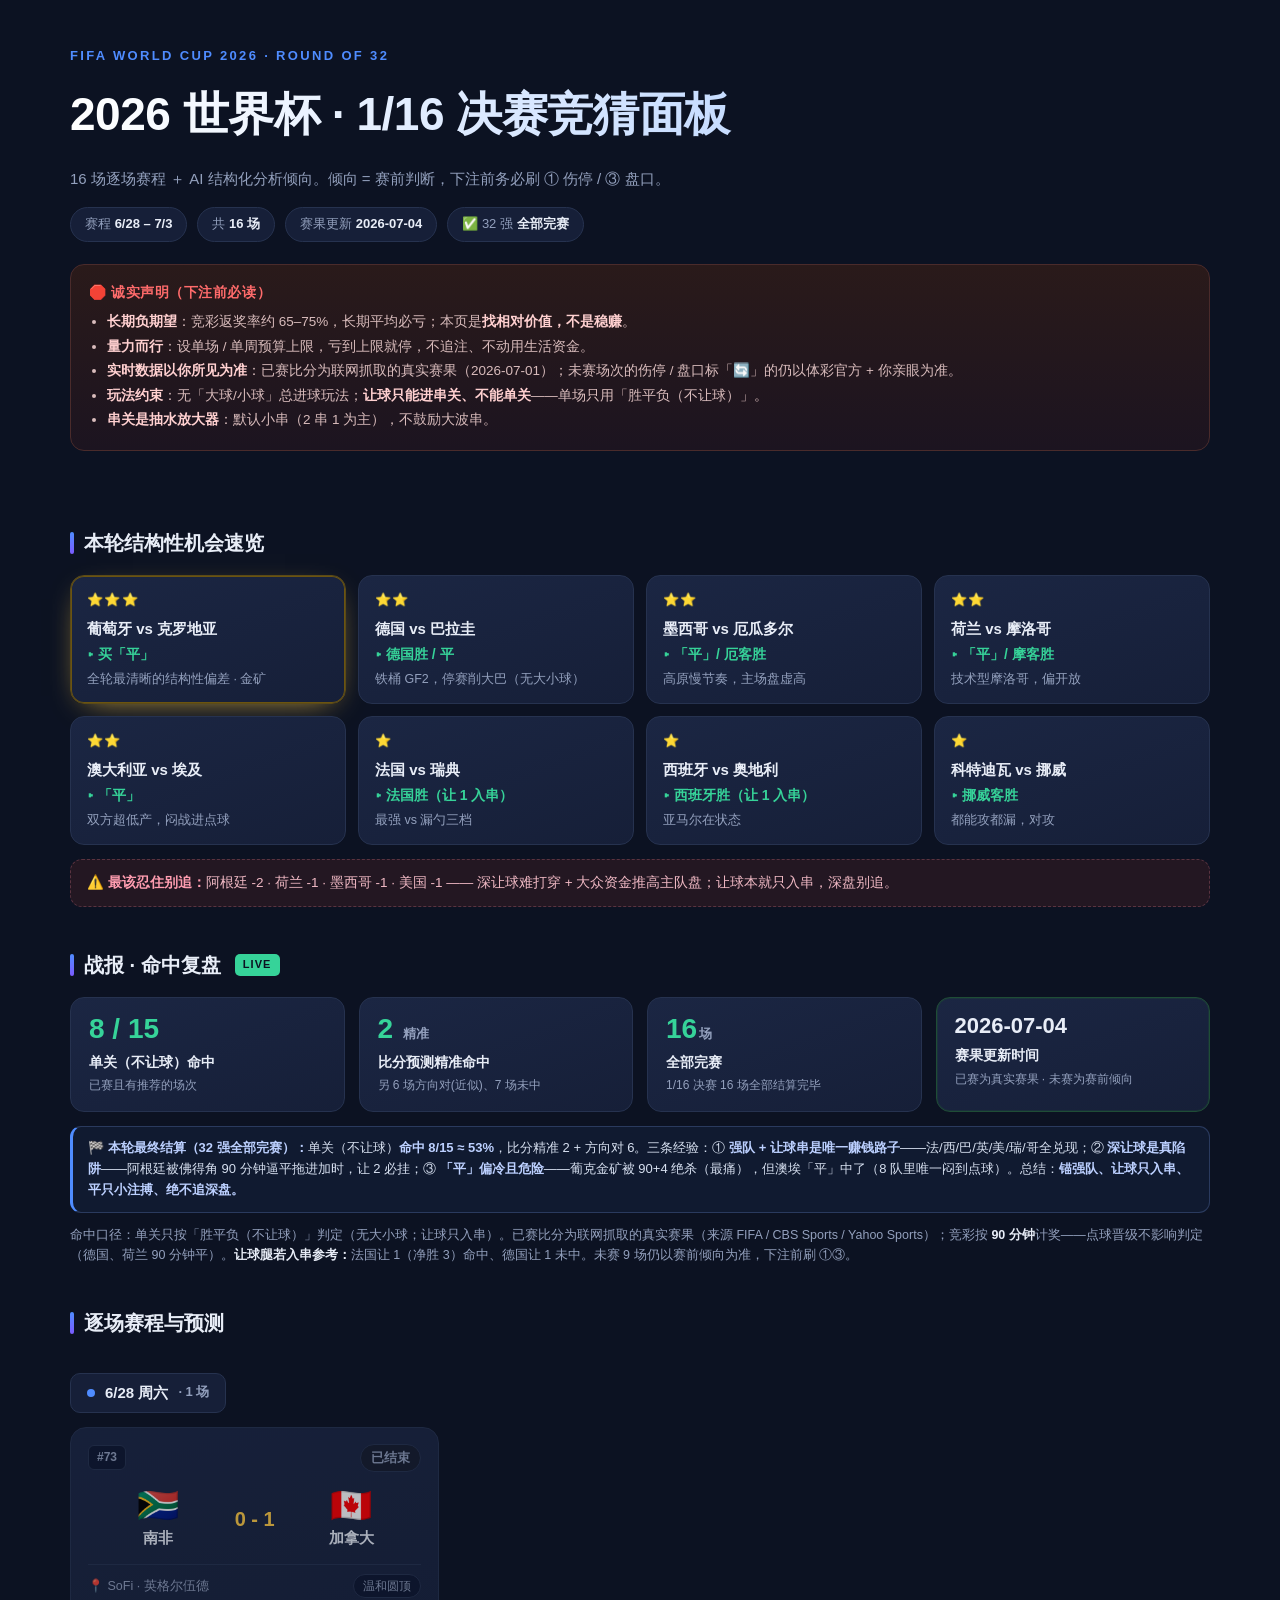
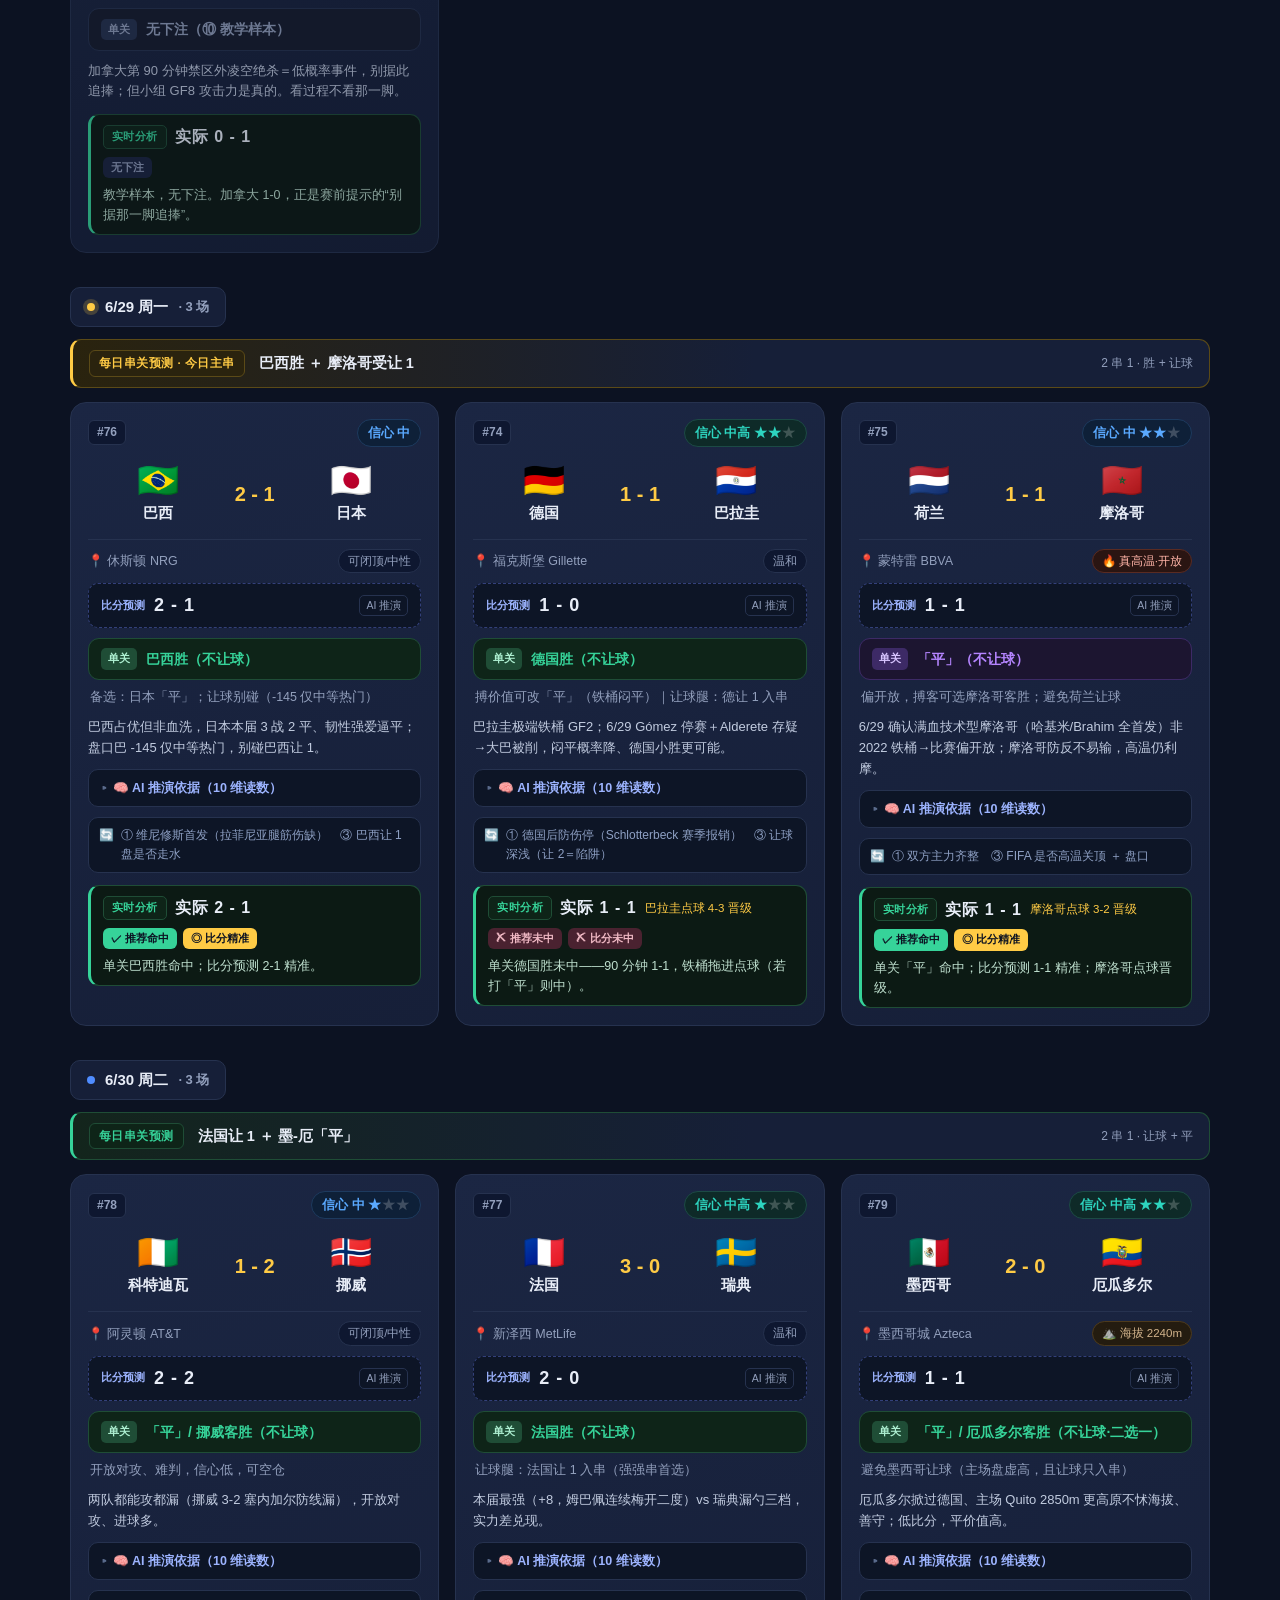
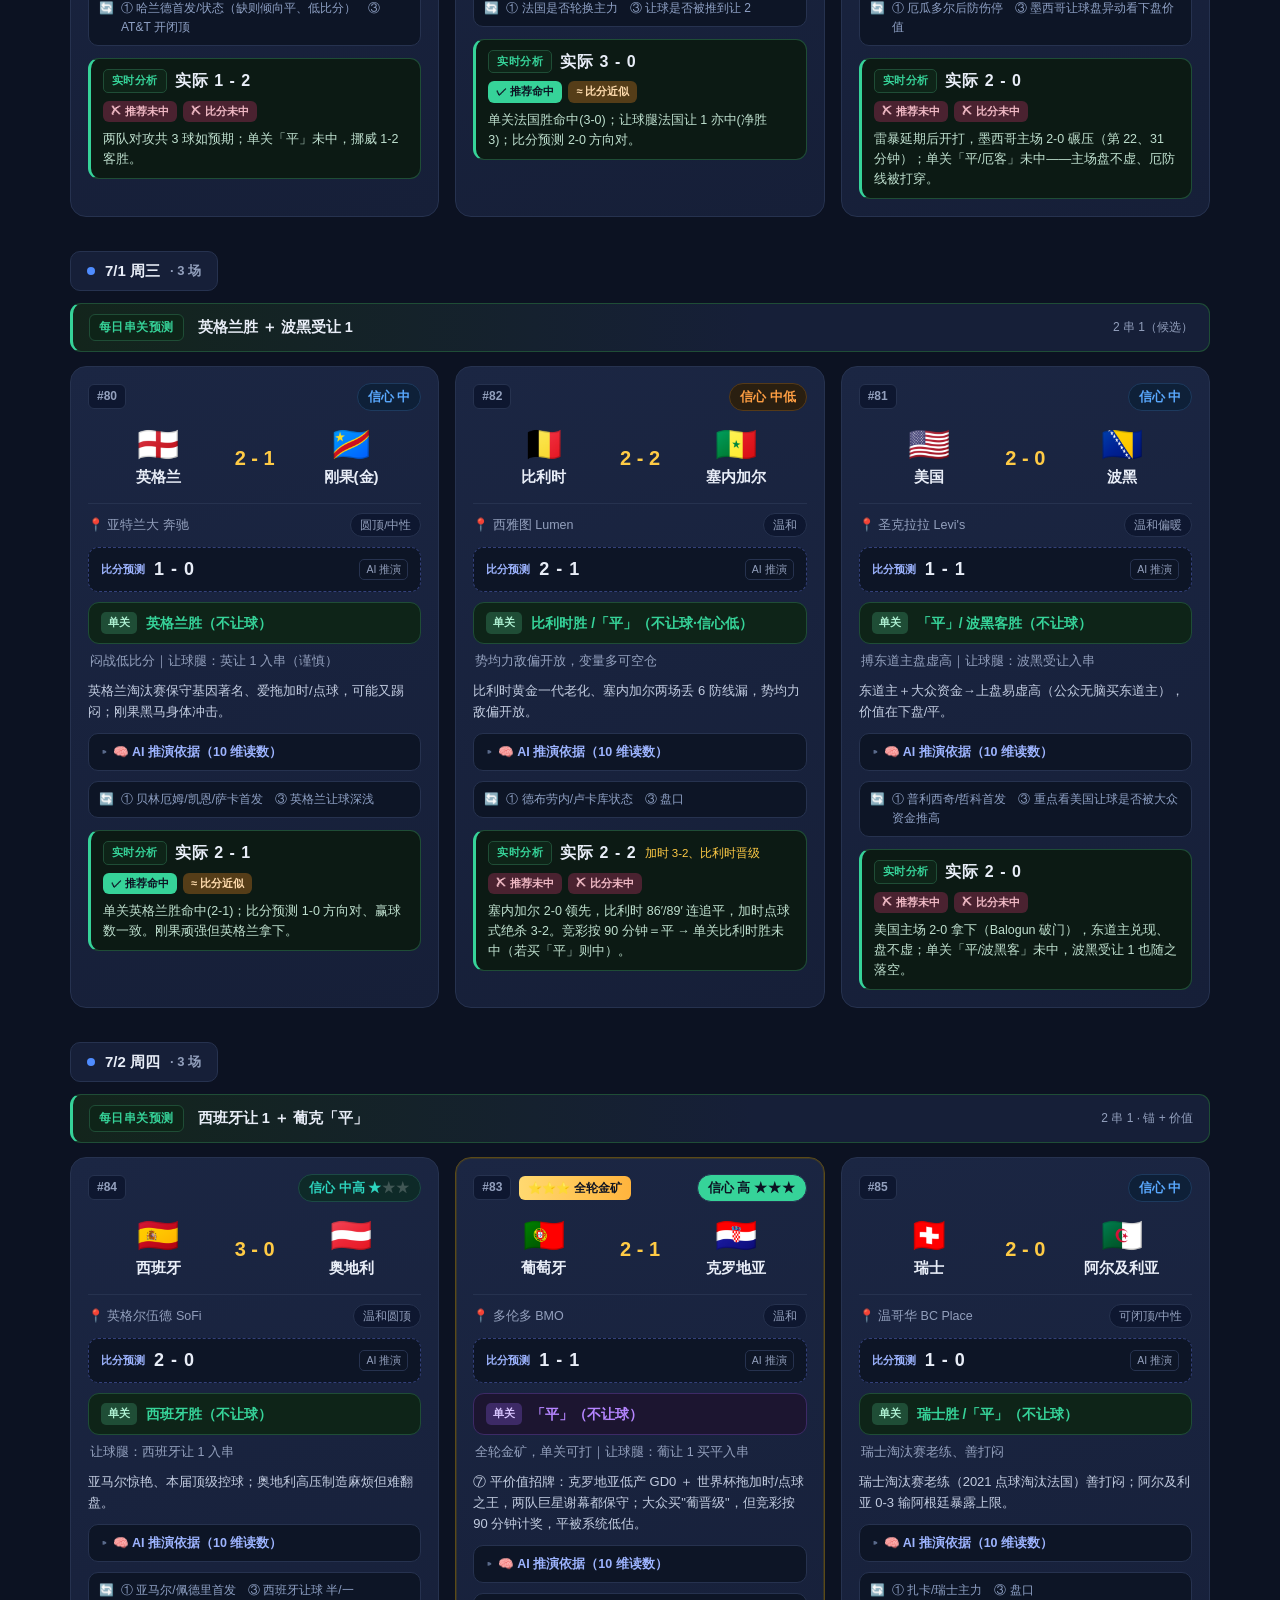
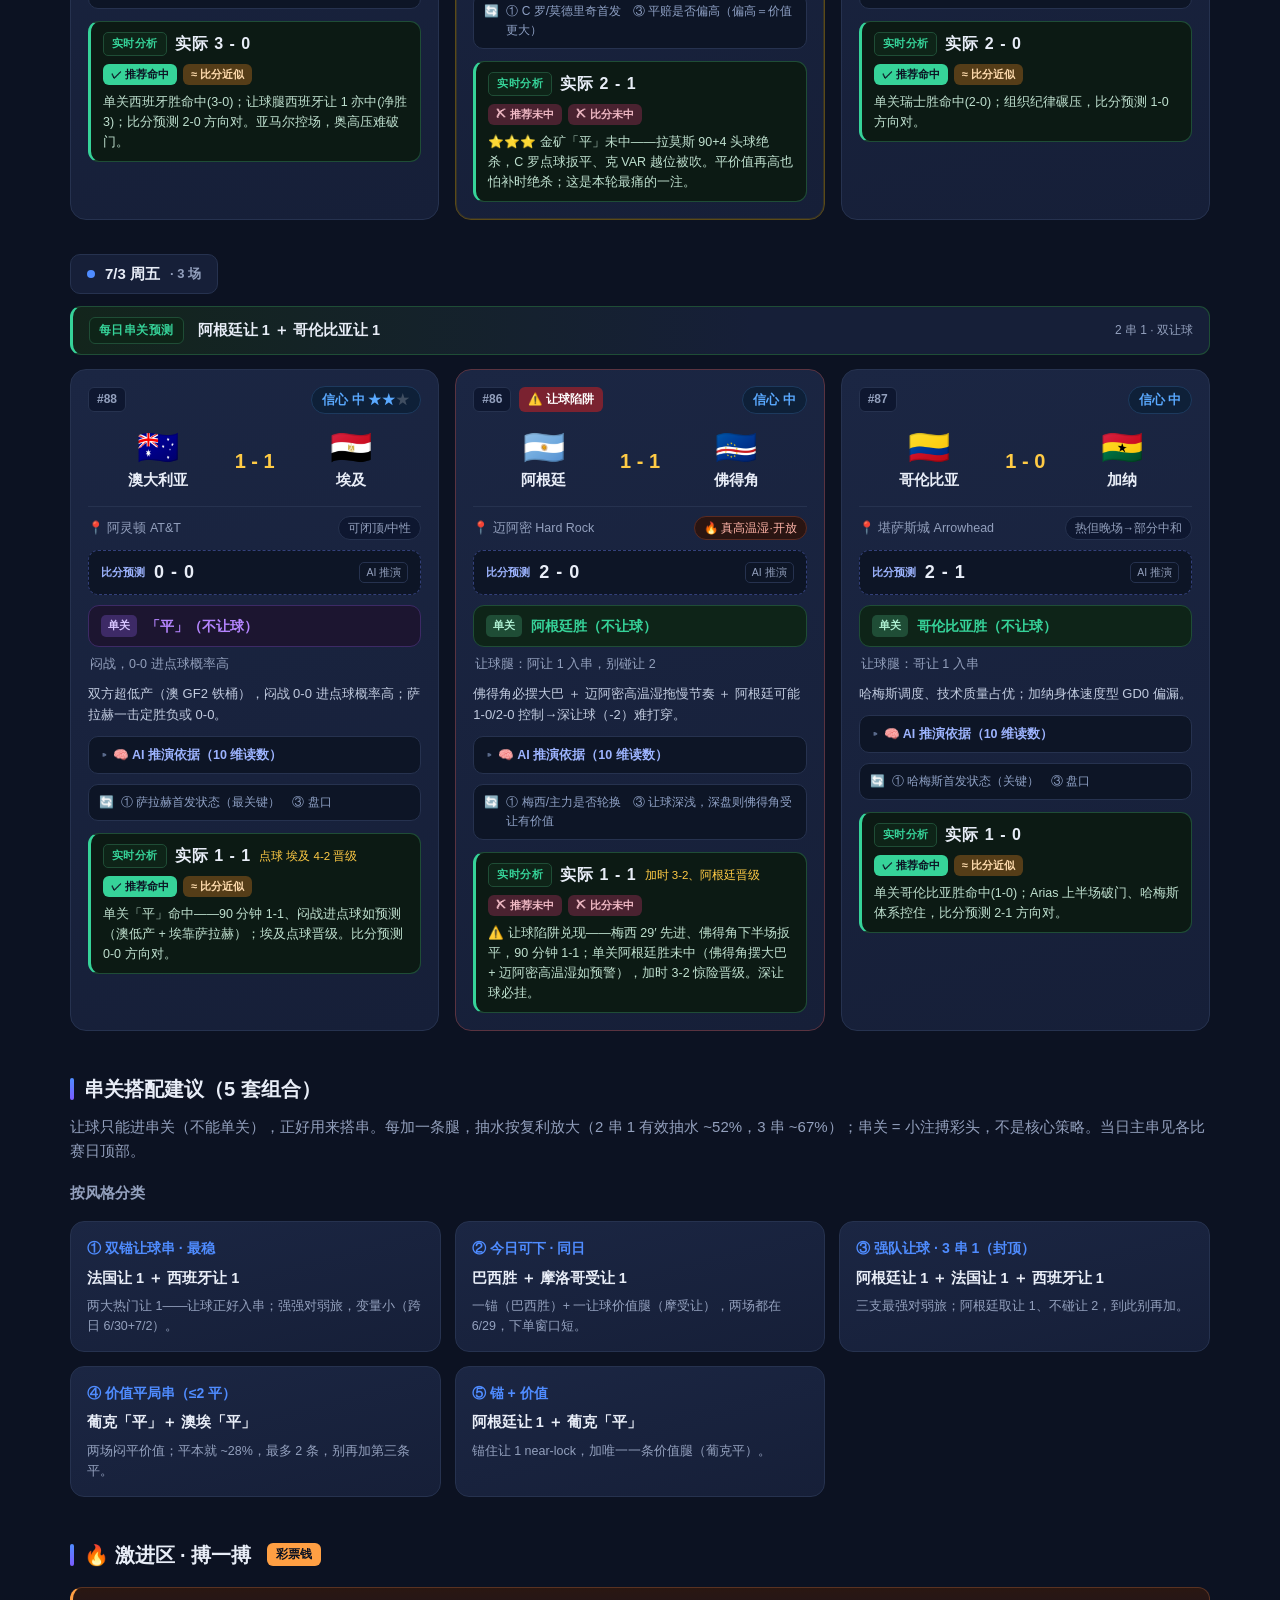
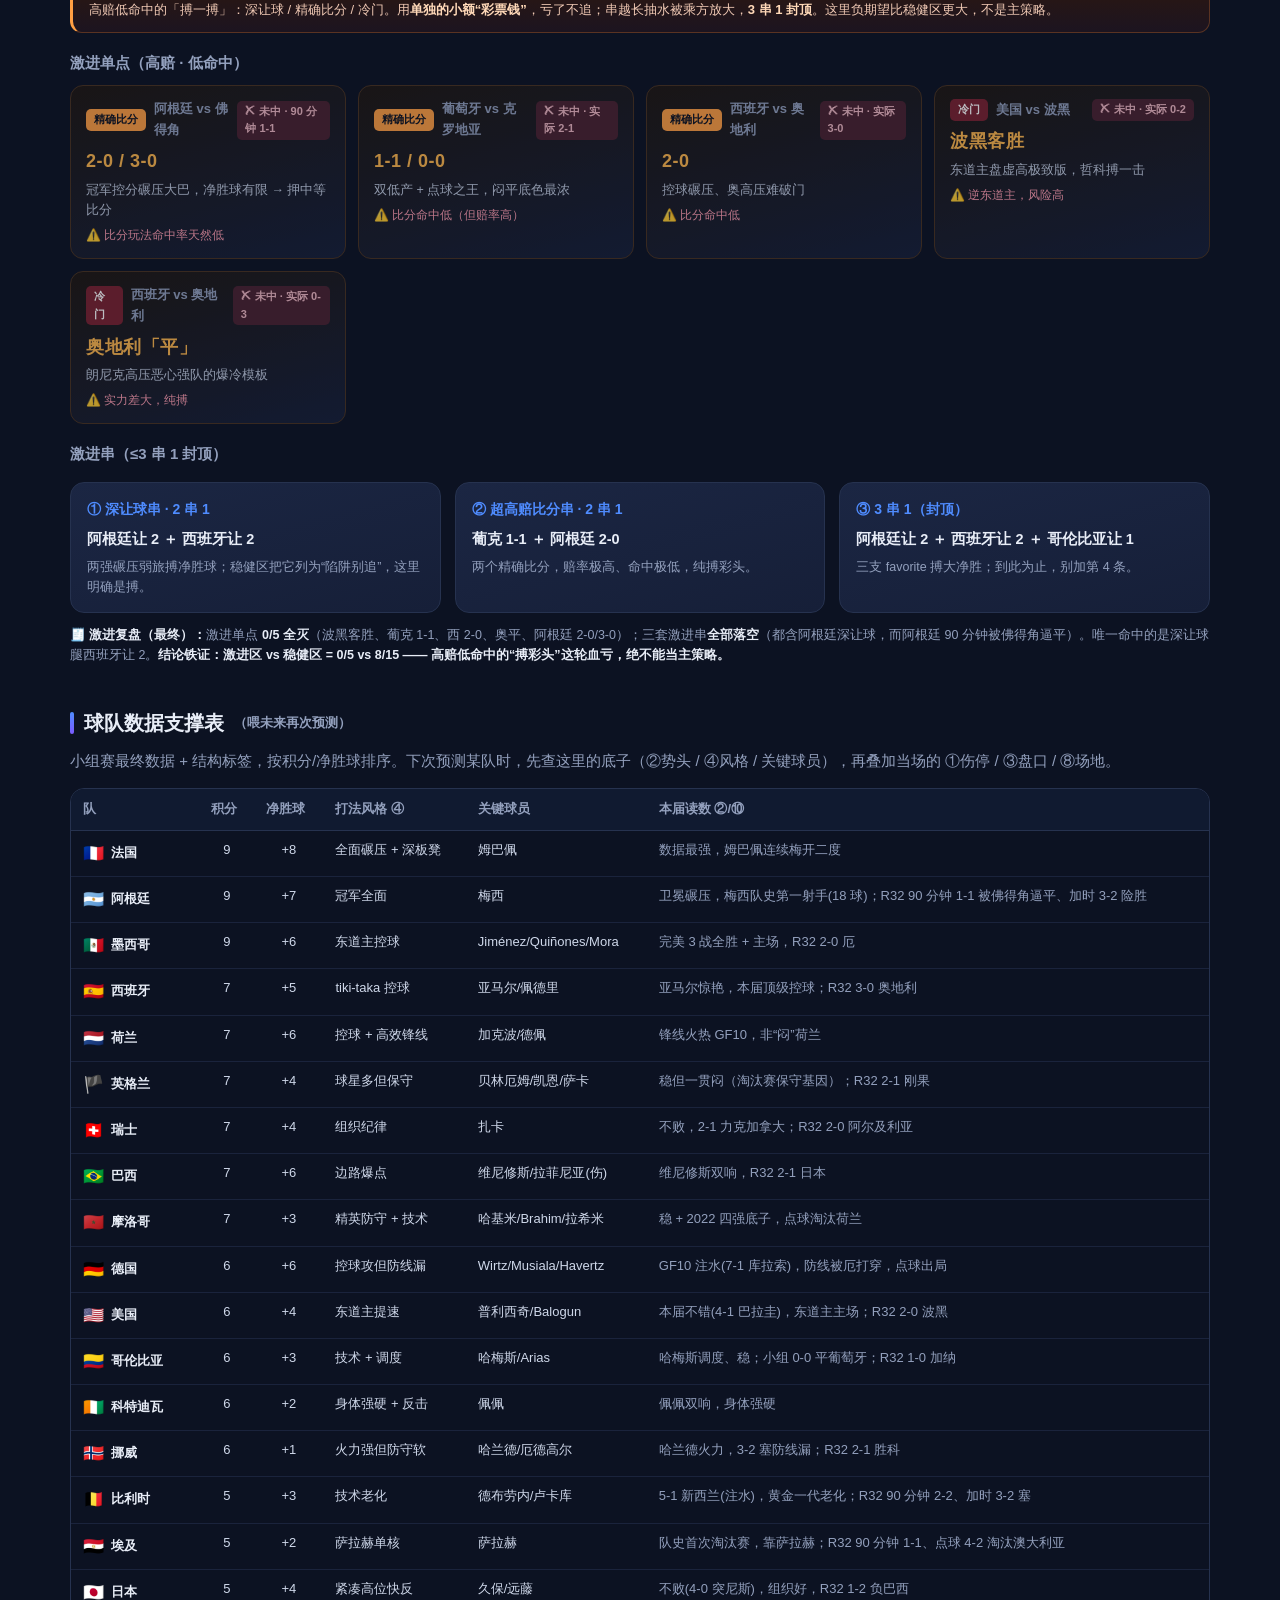
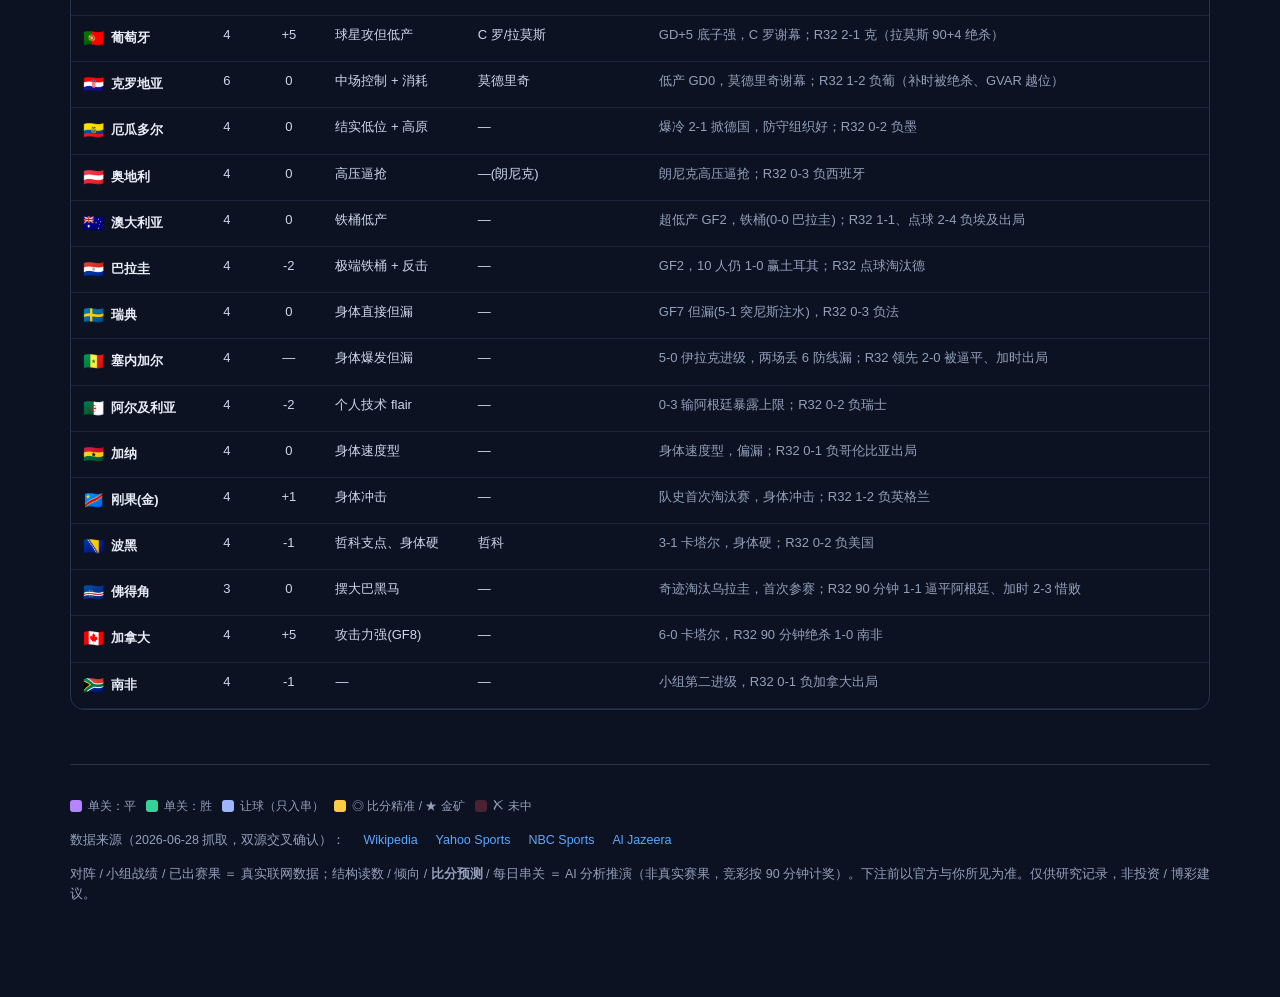
==== docs/public/worldcup-2026.html @ 9cb5bd92 "feat(blog): 1/16 决赛全部完赛，最终结算 最后 4 场： - 瑞士 2-0 阿尔及利亚 → 单关瑞士胜命中 - 澳大利亚 1-1 埃及（点球 4-2）→ 单关「平」命中（90 分钟闷平" ====
<!DOCTYPE html>
<html lang="zh-CN">
<head>
<meta charset="UTF-8">
<meta name="viewport" content="width=device-width, initial-scale=1.0">
<meta name="robots" content="noindex">
<title>2026 世界杯 · 1/16 决赛 竞猜面板</title>
<style>
:root{
  --bg:#0c1222; --bg2:#121a30; --card:#161f38; --card2:#1b2643;
  --line:#26324f; --txt:#e8edf7; --muted:#93a0bd; --dim:#5a6b8c;
  --accent:#4f8cff; --gold:#ffcb45; --green:#36d399; --red:#ff6b6b;
  --purple:#b585ff; --blue:#5aa9ff; --orange:#ff9f43; --teal:#2dd4bf;
}
*{box-sizing:border-box}
body{margin:0;font-family:-apple-system,BlinkMacSystemFont,"Segoe UI","PingFang SC","Microsoft YaHei",sans-serif;
  background:radial-gradient(1200px 600px at 80% -10%,#1a2750 0%,var(--bg) 55%);color:var(--txt);
  line-height:1.6;-webkit-font-smoothing:antialiased;}
.wrap{max-width:1180px;margin:0 auto;padding:0 20px 80px;}

/* header */
header{padding:46px 0 26px;}
.kicker{color:var(--accent);font-weight:700;letter-spacing:.18em;font-size:13px;text-transform:uppercase;}
h1{margin:.25em 0 .15em;font-size:clamp(28px,5vw,46px);font-weight:800;letter-spacing:-.01em;
  background:linear-gradient(90deg,#fff,#9ec3ff);-webkit-background-clip:text;background-clip:text;color:transparent;}
.sub{color:var(--muted);font-size:15px;}
.meta-row{display:flex;flex-wrap:wrap;gap:10px;margin-top:16px;}
.chip{background:var(--card);border:1px solid var(--line);border-radius:999px;padding:6px 14px;font-size:13px;color:var(--muted);}
.chip b{color:var(--txt);}

/* disclaimer */
.warn{margin:22px 0 8px;background:linear-gradient(180deg,#2a1a1a,#1c1420);border:1px solid #4a2b2b;
  border-radius:14px;padding:16px 18px;}
.warn h3{margin:0 0 8px;font-size:14px;color:var(--red);letter-spacing:.04em;}
.warn ul{margin:0;padding-left:18px;color:#d9bcbc;font-size:13.5px;}
.warn li{margin:3px 0;}
.warn b{color:#ffd0d0;}

/* section */
.sec-title{display:flex;align-items:center;gap:10px;margin:42px 0 16px;font-size:20px;font-weight:800;}
.sec-title .bar{width:4px;height:22px;border-radius:3px;background:linear-gradient(var(--accent),#7b5bff);}

/* highlights */
.hl-grid{display:grid;grid-template-columns:repeat(auto-fill,minmax(250px,1fr));gap:12px;}
.hl{background:linear-gradient(160deg,var(--card2),var(--card));border:1px solid var(--line);
  border-radius:14px;padding:14px 16px;position:relative;overflow:hidden;}
.hl .g{font-size:13px;letter-spacing:.1em;}
.hl.g3{border-color:#5b4a17;box-shadow:0 0 0 1px #6b5410 inset, 0 8px 30px -16px var(--gold);}
.hl.g3 .g{color:var(--gold);}
.hl.g2 .g{color:var(--teal);}
.hl.g1 .g{color:var(--blue);}
.hl .m{font-weight:700;margin:6px 0 2px;font-size:15px;}
.hl .dir{color:var(--green);font-weight:700;font-size:14px;}
.hl .why{color:var(--muted);font-size:12.5px;margin-top:4px;}
.trapbar{margin-top:14px;background:#231722;border:1px dashed #5a3340;border-radius:12px;
  padding:12px 16px;color:#f0b9c4;font-size:13.5px;}
.trapbar b{color:#ff9db0;}

/* day */
.day{margin-top:34px;}
.day-head{display:inline-flex;align-items:center;gap:10px;background:var(--card);
  border:1px solid var(--line);border-radius:10px;padding:7px 16px;font-weight:800;font-size:15px;}
.day-head .dot{width:8px;height:8px;border-radius:50%;background:var(--accent);}
.day-head.today .dot{background:var(--gold);box-shadow:0 0 0 4px #ffcb4533;}
.day-head .cnt{color:var(--muted);font-weight:600;font-size:13px;}
.day-parlay{display:flex;align-items:center;flex-wrap:wrap;gap:8px 14px;margin-top:12px;
  background:linear-gradient(90deg,#13251c,#161f38 60%);border:1px solid #1f4d36;border-left:3px solid var(--green);
  border-radius:11px;padding:10px 16px;}
.day-parlay.today{background:linear-gradient(90deg,#2a230e,#161f38 60%);border-color:#5b4a17;border-left-color:var(--gold);}
.day-parlay .dp-tag{font-size:11.5px;font-weight:800;letter-spacing:.04em;color:var(--green);
  background:#0e2418;border:1px solid #1f4d36;border-radius:6px;padding:3px 9px;}
.day-parlay.today .dp-tag{color:var(--gold);background:#2a230e;border-color:#5b4a17;}
.day-parlay .dp-main{font-size:14.5px;font-weight:700;color:var(--txt);}
.day-parlay .dp-type{font-size:12px;color:var(--muted);margin-left:auto;}
.cards{display:grid;grid-template-columns:repeat(auto-fill,minmax(330px,1fr));gap:16px;margin-top:14px;}

/* card */
.card{background:linear-gradient(165deg,var(--card2) 0%,var(--card) 100%);border:1px solid var(--line);
  border-radius:16px;padding:16px 17px 17px;display:flex;flex-direction:column;gap:10px;position:relative;
  transition:transform .15s ease,border-color .15s ease,box-shadow .15s ease;}
.card:hover{transform:translateY(-3px);border-color:#3a4a72;box-shadow:0 14px 40px -22px #000;}
.card.gold{border-color:#5b4a17;box-shadow:0 0 0 1px #6b541055 inset;}
.card.trap{border-color:#5a3340;}
.card.done{opacity:.72;}
.card-top{display:flex;align-items:center;gap:8px;flex-wrap:wrap;}
.num{font-size:12px;color:var(--muted);font-weight:700;background:#0e1730;border:1px solid var(--line);
  border-radius:6px;padding:2px 8px;}
.conf{margin-left:auto;font-size:12.5px;font-weight:700;padding:3px 10px;border-radius:999px;border:1px solid var(--line);}
.conf.high{color:#0c1222;background:var(--green);}
.conf.midhigh{color:var(--teal);background:#0e2a28;border-color:#1c4a45;}
.conf.mid{color:var(--blue);background:#0e2038;border-color:#1d3a5e;}
.conf.midlow{color:var(--orange);background:#2a1f10;border-color:#553a18;}
.conf.done{color:var(--muted);background:#161d2e;}
.stars{letter-spacing:1px;}
.stars .dim{color:#ffffff35;}
.badge{font-size:11.5px;font-weight:800;padding:3px 9px;border-radius:6px;}
.badge-gold{color:#0c1222;background:linear-gradient(90deg,#ffd970,#ffb43d);}
.badge-trap{color:#fff;background:#7a2230;}
.teams{display:flex;align-items:center;justify-content:space-between;gap:8px;padding:6px 2px 4px;}
.team{display:flex;flex-direction:column;align-items:center;gap:4px;flex:1;min-width:0;}
.flag{font-size:34px;line-height:1;}
.tname{font-weight:700;font-size:15px;text-align:center;}
.vs{color:var(--muted);font-weight:800;font-size:13px;flex:0 0 auto;}
.score{color:var(--gold);font-weight:800;font-size:20px;flex:0 0 auto;}
.venue{display:flex;align-items:center;justify-content:space-between;gap:8px;flex-wrap:wrap;
  font-size:12.5px;color:var(--muted);border-top:1px solid var(--line);padding-top:9px;}
.venue-tag{font-size:11.5px;padding:2px 9px;border-radius:999px;background:#0e1730;border:1px solid var(--line);color:var(--muted);}
.venue-tag.hot{color:#ffb4a8;background:#2a1512;border-color:#5a2b22;}
.venue-tag.alt{color:#d3b48c;background:#241c10;border-color:#4d3a1c;}
.scorepred{display:flex;align-items:center;gap:9px;background:#0d1526;border:1px dashed #33407a;border-radius:10px;padding:7px 12px;}
.scorepred .sp-label{font-size:11px;font-weight:800;color:#9db4ff;}
.scorepred .sp-val{font-size:18px;font-weight:800;color:var(--txt);letter-spacing:1px;font-variant-numeric:tabular-nums;}
.scorepred .sp-note{font-size:10.5px;color:var(--muted);margin-left:auto;border:1px solid var(--line);border-radius:5px;padding:1px 6px;}
.pick{display:flex;align-items:center;gap:9px;border-radius:11px;padding:9px 12px;font-weight:700;font-size:14px;
  background:#0f1830;border:1px solid var(--line);}
.pick-label{font-size:11px;font-weight:800;padding:2px 7px;border-radius:5px;background:#26324f;color:var(--muted);flex:0 0 auto;}
.pick-text{flex:1;}
.pick.p-draw{background:#1c1530;border-color:#3d2a66;} .pick.p-draw .pick-text{color:var(--purple);} .pick.p-draw .pick-label{background:#3d2a66;color:#d8c5ff;}
.pick.p-safe{background:#0e2418;border-color:#1f4d36;} .pick.p-safe .pick-text{color:var(--green);} .pick.p-safe .pick-label{background:#1f4d36;color:#aef0d2;}
.pick.p-small{background:#0e1f33;border-color:#1d4063;} .pick.p-small .pick-text{color:var(--blue);} .pick.p-small .pick-label{background:#1d4063;color:#bfe0ff;}
.pick.p-big{background:#2a1e10;border-color:#553d18;} .pick.p-big .pick-text{color:var(--orange);} .pick.p-big .pick-label{background:#553d18;color:#ffdcae;}
.pick.p-hcp{background:#161a33;border-color:#33407a;} .pick.p-hcp .pick-text{color:#9db4ff;} .pick.p-hcp .pick-label{background:#33407a;color:#cdd8ff;}
.pick.p-none{background:#161d2e;border-color:var(--line);} .pick.p-none .pick-text{color:var(--muted);}
.play{font-size:12.5px;color:var(--muted);margin-top:-3px;padding-left:2px;}
.logic{font-size:13px;color:#c2cce0;}
.refresh{font-size:12px;color:#8ea0c4;background:#0d1526;border:1px solid var(--line);border-radius:10px;
  padding:8px 10px;display:flex;gap:7px;align-items:flex-start;}
.ref-ic{flex:0 0 auto;}
.vs.delayed{color:var(--orange);border:1px solid #553a18;background:#2a1f10;border-radius:6px;padding:2px 8px;font-size:12px;}
.vs.live{color:#ff6b6b;border:1px solid #5a2b2b;background:#2a1414;border-radius:6px;padding:2px 8px;font-size:12px;font-weight:800;animation:pulse 1.6s ease-in-out infinite;}
.review.live{background:#1c1414;border-color:#5a2b2b;border-left-color:var(--red);}
.rb.live{color:#fff;background:#a02a2a;}
/* 实时分析复盘 */
.review{margin-top:2px;background:#0c1a14;border:1px solid #1f4d36;border-left:3px solid var(--green);
  border-radius:11px;padding:9px 12px;display:flex;flex-direction:column;gap:7px;}
.review.delayed{background:#1c1608;border-color:#553a18;border-left-color:var(--orange);}
.rv-top{display:flex;align-items:center;gap:8px;flex-wrap:wrap;}
.rv-label{font-size:11px;font-weight:800;letter-spacing:.04em;color:var(--green);background:#0e2418;border:1px solid #1f4d36;border-radius:5px;padding:2px 8px;}
.review.delayed .rv-label{color:var(--orange);background:#2a1f10;border-color:#553a18;}
.rv-actual{font-size:16px;font-weight:800;color:var(--txt);letter-spacing:1px;font-variant-numeric:tabular-nums;}
.pens{font-size:11.5px;color:var(--gold);}
.rv-badges{display:flex;flex-wrap:wrap;gap:6px;}
.rb{font-size:11px;font-weight:800;border-radius:6px;padding:2px 8px;}
.rb.hit{color:#0c1222;background:var(--green);}
.rb.exact{color:#0c1222;background:var(--gold);}
.rb.near{color:#ffdcae;background:#553d18;}
.rb.miss{color:#f0b9c4;background:#4a2230;}
.rb.na{color:var(--muted);background:#1b2440;}
.rb.pend{color:#0c1222;background:var(--orange);}
.rv-text{font-size:12.5px;color:#bfe0cf;}
.review.delayed .rv-text{color:#e8cfa8;}
/* 战报面板 */
.report{display:grid;grid-template-columns:repeat(auto-fit,minmax(210px,1fr));gap:14px;}
.rp{background:linear-gradient(160deg,var(--card2),var(--card));border:1px solid var(--line);border-radius:14px;padding:16px 18px;}
.rp.accent{border-color:#1f4d36;box-shadow:0 0 0 1px #1f4d3655 inset;}
.rp-num{font-size:28px;font-weight:800;color:var(--green);line-height:1.1;}
.rp.accent .rp-num{font-size:22px;color:var(--txt);}
.rp-num .u{font-size:13px;color:var(--muted);font-weight:700;margin-left:2px;}
.rp-lb{font-weight:700;font-size:14px;margin-top:6px;}
.rp-sub{font-size:12px;color:var(--muted);margin-top:3px;}
.live-dot{font-size:11px;font-weight:800;letter-spacing:.1em;color:#0c1222;background:var(--green);border-radius:5px;padding:2px 8px;margin-left:4px;
  animation:pulse 1.8s ease-in-out infinite;}
@keyframes pulse{0%,100%{opacity:1}50%{opacity:.5}}
.rp-note{font-size:12.5px;color:var(--muted);margin:12px 0 0;}
.rp-note b{color:var(--txt);}
.calib{font-size:13px;color:#d7e0f0;margin:14px 0 0;background:#101a30;border:1px solid #2a3a5e;border-left:3px solid var(--accent);border-radius:11px;padding:11px 15px;}
.calib b{color:#bcd0ff;}
/* AI 推演依据 */
.basis{background:#0d1526;border:1px solid var(--line);border-radius:10px;padding:0 12px;}
.basis summary{cursor:pointer;font-size:12.5px;font-weight:700;color:#9db4ff;padding:8px 0;list-style:none;}
.basis summary::-webkit-details-marker{display:none}
.basis summary::before{content:'▸';margin-right:6px;color:#5a6b8c;}
.basis[open] summary::before{content:'▾';}
.basis-body{padding:2px 0 10px;display:flex;flex-direction:column;gap:6px;}
.bz{display:flex;gap:8px;font-size:12px;}
.bz-k{flex:0 0 62px;font-weight:800;color:#8ea0c4;}
.bz-v{flex:1;color:#c2cce0;}
/* 激进区 */
.ptag{font-size:12px;font-weight:800;color:#0c1222;background:var(--orange);border-radius:6px;padding:2px 9px;margin-left:6px;}
.aggr-warn{background:linear-gradient(180deg,#2a1712,#1c1420);border:1px solid #5a3322;border-left:3px solid var(--orange);border-radius:12px;padding:12px 16px;font-size:13px;color:#f0c9b4;margin-bottom:8px;}
.aggr-warn b{color:#ffd9b8;}
.aggr-h3{font-size:15px;color:var(--muted);margin:18px 0 10px;}
.aggr-grid{display:grid;grid-template-columns:repeat(auto-fill,minmax(240px,1fr));gap:12px;}
.aggr{background:linear-gradient(165deg,#1e1712,#161f38);border:1px solid #4a3320;border-radius:13px;padding:13px 15px;}
.aggr-top{display:flex;align-items:center;gap:8px;margin-bottom:6px;}
.aggr-tag{font-size:11px;font-weight:800;border-radius:5px;padding:2px 8px;}
.aggr-tag.score{color:#0c1222;background:var(--orange);}
.aggr-tag.cold{color:#fff;background:#7a2230;}
.aggr-m{font-size:13px;color:var(--muted);font-weight:600;}
.aggr.done{opacity:.72;}
.aggr-res{margin-left:auto;font-size:11px;font-weight:800;border-radius:5px;padding:2px 8px;}
.aggr-res.miss{color:#f0b9c4;background:#4a2230;}
.aggr-res.hit{color:#0c1222;background:var(--green);}
.aggr-res.pend{color:var(--muted);background:#1b2440;}
.aggr-pick{font-size:18px;font-weight:800;color:#ffb84d;letter-spacing:.5px;}
.aggr-why{font-size:12.5px;color:#c2cce0;margin-top:4px;}
.aggr-risk{font-size:12px;color:#ff9db0;margin-top:6px;}
.aggr-combo{border-color:#4a3320;}
.aggr-combo .ct{color:var(--orange);}
/* 球队数据支撑表 */
.tsub{font-size:13px;color:var(--muted);font-weight:600;}
.twrap{overflow-x:auto;border:1px solid var(--line);border-radius:14px;}
.tt{width:100%;border-collapse:collapse;font-size:13px;min-width:720px;}
.tt thead th{position:sticky;top:0;background:#101a30;color:var(--muted);font-weight:700;text-align:left;padding:10px 12px;border-bottom:1px solid var(--line);white-space:nowrap;}
.tt td{padding:9px 12px;border-bottom:1px solid #1a233c;color:#cfd8ea;vertical-align:top;}
.tt tbody tr:hover{background:#131d34;}
.tt .tm{font-weight:700;color:var(--txt);white-space:nowrap;}
.tt .tf{margin-right:7px;font-size:17px;vertical-align:-2px;}
.tt .tc{text-align:center;font-variant-numeric:tabular-nums;white-space:nowrap;}
.tt .td-read{color:var(--muted);min-width:220px;}

/* parlays */
.parlay-daily{display:grid;grid-template-columns:repeat(auto-fill,minmax(220px,1fr));gap:12px;}
.pd{background:var(--card);border:1px solid var(--line);border-radius:13px;padding:13px 15px;}
.pd.today{border-color:#5b4a17;box-shadow:0 0 0 1px #6b541055 inset;}
.pd .pd-d{font-weight:800;font-size:14px;display:flex;align-items:center;gap:8px;}
.pd .pd-d .tg{font-size:11px;font-weight:800;color:#0c1222;background:var(--gold);border-radius:5px;padding:1px 7px;}
.pd .pd-main{margin:6px 0 4px;font-size:13.5px;color:var(--green);font-weight:700;}
.pd .pd-type{font-size:12px;color:var(--muted);}
.combos{display:grid;grid-template-columns:repeat(auto-fill,minmax(280px,1fr));gap:14px;margin-top:16px;}
.combo{background:linear-gradient(165deg,var(--card2),var(--card));border:1px solid var(--line);border-radius:14px;padding:15px 16px;}
.combo .ct{font-weight:800;font-size:14px;color:var(--accent);}
.combo .cb{margin:7px 0 6px;font-weight:700;font-size:14.5px;}
.combo .cn{font-size:12.5px;color:var(--muted);}

footer{margin-top:54px;border-top:1px solid var(--line);padding-top:22px;color:var(--muted);font-size:12.5px;}
footer a{color:var(--blue);text-decoration:none;}
footer a:hover{text-decoration:underline;}
.src{display:flex;flex-wrap:wrap;gap:8px 18px;margin:8px 0 14px;}
.legend{display:flex;flex-wrap:wrap;gap:10px;margin:10px 0 0;}
.legend span{font-size:12px;color:var(--muted);display:inline-flex;align-items:center;gap:6px;}
.sw{width:12px;height:12px;border-radius:3px;display:inline-block;}
@media(max-width:560px){.flag{font-size:30px}.cards{grid-template-columns:1fr}}
</style>
</head>
<body>
<div class="wrap">
  <header>
    <div class="kicker">FIFA World Cup 2026 · Round of 32</div>
    <h1>2026 世界杯 · 1/16 决赛竞猜面板</h1>
    <p class="sub">16 场逐场赛程 ＋ AI 结构化分析倾向。倾向 = 赛前判断，下注前务必刷 ① 伤停 / ③ 盘口。</p>
    <div class="meta-row">
      <span class="chip">赛程 <b>6/28 – 7/3</b></span>
      <span class="chip">共 <b>16 场</b></span>
      <span class="chip">赛果更新 <b>2026-07-04</b></span>
      <span class="chip">✅ 32 强 <b>全部完赛</b></span>
    </div>
    <div class="warn">
      <h3>🛑 诚实声明（下注前必读）</h3>
      <ul>
        <li><b>长期负期望</b>：竞彩返奖率约 65–75%，长期平均必亏；本页是<b>找相对价值，不是稳赚</b>。</li>
        <li><b>量力而行</b>：设单场 / 单周预算上限，亏到上限就停，不追注、不动用生活资金。</li>
        <li><b>实时数据以你所见为准</b>：已赛比分为联网抓取的真实赛果（2026-07-01）；未赛场次的伤停 / 盘口标「🔄」的仍以体彩官方 + 你亲眼为准。</li>
        <li><b>玩法约束</b>：无「大球/小球」总进球玩法；<b>让球只能进串关、不能单关</b>——单场只用「胜平负（不让球）」。</li>
        <li><b>串关是抽水放大器</b>：默认小串（2 串 1 为主），不鼓励大波串。</li>
      </ul>
    </div>
  </header>

  <h2 class="sec-title"><span class="bar"></span>本轮结构性机会速览</h2>
  <div class="hl-grid">
    <div class="hl g3"><div class="g">⭐⭐⭐</div><div class="m">葡萄牙 vs 克罗地亚</div><div class="dir">▸ 买「平」</div><div class="why">全轮最清晰的结构性偏差 · 金矿</div></div><div class="hl g2"><div class="g">⭐⭐</div><div class="m">德国 vs 巴拉圭</div><div class="dir">▸ 德国胜 / 平</div><div class="why">铁桶 GF2，停赛削大巴（无大小球）</div></div><div class="hl g2"><div class="g">⭐⭐</div><div class="m">墨西哥 vs 厄瓜多尔</div><div class="dir">▸ 「平」/ 厄客胜</div><div class="why">高原慢节奏，主场盘虚高</div></div><div class="hl g2"><div class="g">⭐⭐</div><div class="m">荷兰 vs 摩洛哥</div><div class="dir">▸ 「平」/ 摩客胜</div><div class="why">技术型摩洛哥，偏开放</div></div><div class="hl g2"><div class="g">⭐⭐</div><div class="m">澳大利亚 vs 埃及</div><div class="dir">▸ 「平」</div><div class="why">双方超低产，闷战进点球</div></div><div class="hl g1"><div class="g">⭐</div><div class="m">法国 vs 瑞典</div><div class="dir">▸ 法国胜（让 1 入串）</div><div class="why">最强 vs 漏勺三档</div></div><div class="hl g1"><div class="g">⭐</div><div class="m">西班牙 vs 奥地利</div><div class="dir">▸ 西班牙胜（让 1 入串）</div><div class="why">亚马尔在状态</div></div><div class="hl g1"><div class="g">⭐</div><div class="m">科特迪瓦 vs 挪威</div><div class="dir">▸ 挪威客胜</div><div class="why">都能攻都漏，对攻</div></div>
  </div>
  <div class="trapbar"><b>⚠️ 最该忍住别追：</b>阿根廷 -2 · 荷兰 -1 · 墨西哥 -1 · 美国 -1 —— 深让球难打穿 + 大众资金推高主队盘；让球本就只入串，深盘别追。</div>

  <h2 class="sec-title"><span class="bar"></span>战报 · 命中复盘 <span class="live-dot">LIVE</span></h2>
  <div class="report">
    <div class="rp"><div class="rp-num">8 / 15</div><div class="rp-lb">单关（不让球）命中</div><div class="rp-sub">已赛且有推荐的场次</div></div>
    <div class="rp"><div class="rp-num">2 <span class="u">精准</span></div><div class="rp-lb">比分预测精准命中</div><div class="rp-sub">另 6 场方向对(近似)、7 场未中</div></div>
    <div class="rp"><div class="rp-num">16<span class="u">场</span></div><div class="rp-lb">全部完赛</div><div class="rp-sub">1/16 决赛 16 场全部结算完毕</div></div>
    <div class="rp accent"><div class="rp-num">2026-07-04</div><div class="rp-lb">赛果更新时间</div><div class="rp-sub">已赛为真实赛果 · 未赛为赛前倾向</div></div>
  </div>
  <p class="calib"><b>🏁 本轮最终结算（32 强全部完赛）：</b>单关（不让球）<b>命中 8/15 ≈ 53%</b>，比分精准 2 + 方向对 6。三条经验：① <b>强队 + 让球串是唯一赚钱路子</b>——法/西/巴/英/美/瑞/哥全兑现；② <b>深让球是真陷阱</b>——阿根廷被佛得角 90 分钟逼平拖进加时，让 2 必挂；③ <b>「平」偏冷且危险</b>——葡克金矿被 90+4 绝杀（最痛），但澳埃「平」中了（8 队里唯一闷到点球）。总结：<b>锚强队、让球只入串、平只小注搏、绝不追深盘。</b></p>
  <p class="rp-note">命中口径：单关只按「胜平负（不让球）」判定（无大小球；让球只入串）。已赛比分为联网抓取的真实赛果（来源 FIFA / CBS Sports / Yahoo Sports）；竞彩按 <b>90 分钟</b>计奖——点球晋级不影响判定（德国、荷兰 90 分钟平）。<b>让球腿若入串参考：</b>法国让 1（净胜 3）命中、德国让 1 未中。未赛 9 场仍以赛前倾向为准，下注前刷 ①③。</p>

  <h2 class="sec-title"><span class="bar"></span>逐场赛程与预测</h2>
  
  <div class="day">
    <div class="day-head">
      <span class="dot"></span>6/28 周六<span class="cnt">· 1 场</span>
    </div>
    
    <div class="cards">
  <article class="card done">
    <div class="card-top">
      <span class="num">#73</span>
      
      
      <span class="conf done">已结束 </span>
    </div>
    <div class="teams">
      <div class="team"><span class="flag">🇿🇦</span><span class="tname">南非</span></div>
      <span class="score">0 - 1</span>
      <div class="team"><span class="flag">🇨🇦</span><span class="tname">加拿大</span></div>
    </div>
    <div class="venue">
      <span>📍 SoFi · 英格尔伍德</span>
      <span class="venue-tag">温和圆顶</span>
    </div>
    
    <div class="pick p-none"><span class="pick-label">单关</span><span class="pick-text">无下注（⑩ 教学样本）</span></div>
    
    <div class="logic">加拿大第 90 分钟禁区外凌空绝杀＝低概率事件，别据此追捧；但小组 GF8 攻击力是真的。看过程不看那一脚。</div>
    
    
    <div class="review"><div class="rv-top"><span class="rv-label">实时分析</span><span class="rv-actual">实际 0 - 1</span></div><div class="rv-badges"><span class="rb na">无下注</span></div><div class="rv-text">教学样本，无下注。加拿大 1-0，正是赛前提示的“别据那一脚追捧”。</div></div>
  </article></div>
  </div>
  <div class="day">
    <div class="day-head today">
      <span class="dot"></span>6/29 周一<span class="cnt">· 3 场</span>
    </div>
    <div class="day-parlay today"><span class="dp-tag">每日串关预测 · 今日主串</span><b class="dp-main">巴西胜 ＋ 摩洛哥受让 1</b><span class="dp-type">2 串 1 · 胜 + 让球</span></div>
    <div class="cards">
  <article class="card mid">
    <div class="card-top">
      <span class="num">#76</span>
      
      
      <span class="conf mid">信心 中 </span>
    </div>
    <div class="teams">
      <div class="team"><span class="flag">🇧🇷</span><span class="tname">巴西</span></div>
      <span class="score">2 - 1</span>
      <div class="team"><span class="flag">🇯🇵</span><span class="tname">日本</span></div>
    </div>
    <div class="venue">
      <span>📍 休斯顿 NRG</span>
      <span class="venue-tag">可闭顶/中性</span>
    </div>
    <div class="scorepred"><span class="sp-label">比分预测</span><span class="sp-val">2 - 1</span><span class="sp-note">AI 推演</span></div>
    <div class="pick p-safe"><span class="pick-label">单关</span><span class="pick-text">巴西胜（不让球）</span></div>
    <div class="play">备选：日本「平」；让球别碰（-145 仅中等热门）</div>
    <div class="logic">巴西占优但非血洗，日本本届 3 战 2 平、韧性强爱逼平；盘口巴 -145 仅中等热门，别碰巴西让 1。</div>
    <details class="basis"><summary>🧠 AI 推演依据（10 维读数）</summary><div class="basis-body"><div class="bz"><span class="bz-k">②势头</span><span class="bz-v">巴西 7 分 +6（维尼修斯双响）｜日本 5 分 +4 不败，3 战 2 平韧性强</span></div><div class="bz"><span class="bz-k">④风格</span><span class="bz-v">巴西边路爆点 vs 日本紧凑高位快反（2022 掀德/西）</span></div><div class="bz"><span class="bz-k">⑥板凳</span><span class="bz-v">巴西替补更深、末段占优</span></div><div class="bz"><span class="bz-k">③盘口</span><span class="bz-v">巴 -145 仅中等热门 → 别碰让 1</span></div><div class="bz"><span class="bz-k">结论</span><span class="bz-v">巴西胜但非血洗，取不让球胜；日本「平」可小搏</span></div></div></details>
    <div class="refresh"><span class="ref-ic">🔄</span>① 维尼修斯首发（拉菲尼亚腿筋伤缺）　③ 巴西让 1 盘是否走水</div>
    <div class="review"><div class="rv-top"><span class="rv-label">实时分析</span><span class="rv-actual">实际 2 - 1</span></div><div class="rv-badges"><span class="rb hit">✓ 推荐命中</span><span class="rb exact">◎ 比分精准</span></div><div class="rv-text">单关巴西胜命中；比分预测 2-1 精准。</div></div>
  </article>
  <article class="card midhigh">
    <div class="card-top">
      <span class="num">#74</span>
      
      
      <span class="conf midhigh">信心 中高 <span class="stars">★★<span class="dim">★</span></span></span>
    </div>
    <div class="teams">
      <div class="team"><span class="flag">🇩🇪</span><span class="tname">德国</span></div>
      <span class="score">1 - 1</span>
      <div class="team"><span class="flag">🇵🇾</span><span class="tname">巴拉圭</span></div>
    </div>
    <div class="venue">
      <span>📍 福克斯堡 Gillette</span>
      <span class="venue-tag">温和</span>
    </div>
    <div class="scorepred"><span class="sp-label">比分预测</span><span class="sp-val">1 - 0</span><span class="sp-note">AI 推演</span></div>
    <div class="pick p-safe"><span class="pick-label">单关</span><span class="pick-text">德国胜（不让球）</span></div>
    <div class="play">搏价值可改「平」（铁桶闷平）｜让球腿：德让 1 入串</div>
    <div class="logic">巴拉圭极端铁桶 GF2；6/29 Gómez 停赛＋Alderete 存疑→大巴被削，闷平概率降、德国小胜更可能。</div>
    <details class="basis"><summary>🧠 AI 推演依据（10 维读数）</summary><div class="basis-body"><div class="bz"><span class="bz-k">②势头</span><span class="bz-v">德国 GF10 含 7-1 库拉索注水，真实防线被厄 2-1 打穿｜巴拉圭 GF2 极端铁桶</span></div><div class="bz"><span class="bz-k">④风格</span><span class="bz-v">德国控球攻 vs 低位铁桶反击 → 让球难打穿</span></div><div class="bz"><span class="bz-k">⑦淘汰赛</span><span class="bz-v">巴拉圭善守能拖、平价值高</span></div><div class="bz"><span class="bz-k">①伤停</span><span class="bz-v">巴拉圭 Gómez 停赛 + 后防存疑 → 大巴变薄，德小胜概率升</span></div><div class="bz"><span class="bz-k">结论</span><span class="bz-v">德国控场小胜或被闷平；让 1 只入串</span></div></div></details>
    <div class="refresh"><span class="ref-ic">🔄</span>① 德国后防伤停（Schlotterbeck 赛季报销）　③ 让球深浅（让 2＝陷阱）</div>
    <div class="review"><div class="rv-top"><span class="rv-label">实时分析</span><span class="rv-actual">实际 1 - 1</span><span class="pens">巴拉圭点球 4-3 晋级</span></div><div class="rv-badges"><span class="rb miss">✗ 推荐未中</span><span class="rb miss">✗ 比分未中</span></div><div class="rv-text">单关德国胜未中——90 分钟 1-1，铁桶拖进点球（若打「平」则中）。</div></div>
  </article>
  <article class="card mid">
    <div class="card-top">
      <span class="num">#75</span>
      
      
      <span class="conf mid">信心 中 <span class="stars">★★<span class="dim">★</span></span></span>
    </div>
    <div class="teams">
      <div class="team"><span class="flag">🇳🇱</span><span class="tname">荷兰</span></div>
      <span class="score">1 - 1</span>
      <div class="team"><span class="flag">🇲🇦</span><span class="tname">摩洛哥</span></div>
    </div>
    <div class="venue">
      <span>📍 蒙特雷 BBVA</span>
      <span class="venue-tag hot">🔥 真高温·开放</span>
    </div>
    <div class="scorepred"><span class="sp-label">比分预测</span><span class="sp-val">1 - 1</span><span class="sp-note">AI 推演</span></div>
    <div class="pick p-draw"><span class="pick-label">单关</span><span class="pick-text">「平」（不让球）</span></div>
    <div class="play">偏开放，搏客可选摩洛哥客胜；避免荷兰让球</div>
    <div class="logic">6/29 确认满血技术型摩洛哥（哈基米/Brahim 全首发）非 2022 铁桶→比赛偏开放；摩洛哥防反不易输，高温仍利摩。</div>
    <details class="basis"><summary>🧠 AI 推演依据（10 维读数）</summary><div class="basis-body"><div class="bz"><span class="bz-k">②势头</span><span class="bz-v">荷兰 GF10 锋线火热 vs 摩洛哥精英防守（2022 四强）</span></div><div class="bz"><span class="bz-k">④风格</span><span class="bz-v">6/29 满血技术型摩洛哥（哈基米/Brahim 全首发），非 2022 铁桶 → 偏开放</span></div><div class="bz"><span class="bz-k">⑧场地</span><span class="bz-v">蒙特雷真高温、开放球场 → 利摩防反</span></div><div class="bz"><span class="bz-k">⑤历史</span><span class="bz-v">2022 两队未交手，旧「重演」叙事作废</span></div><div class="bz"><span class="bz-k">结论</span><span class="bz-v">单关取「平」或摩洛哥客胜；避免荷兰让 1</span></div></div></details>
    <div class="refresh"><span class="ref-ic">🔄</span>① 双方主力齐整　③ FIFA 是否高温关顶 ＋ 盘口</div>
    <div class="review"><div class="rv-top"><span class="rv-label">实时分析</span><span class="rv-actual">实际 1 - 1</span><span class="pens">摩洛哥点球 3-2 晋级</span></div><div class="rv-badges"><span class="rb hit">✓ 推荐命中</span><span class="rb exact">◎ 比分精准</span></div><div class="rv-text">单关「平」命中；比分预测 1-1 精准；摩洛哥点球晋级。</div></div>
  </article></div>
  </div>
  <div class="day">
    <div class="day-head">
      <span class="dot"></span>6/30 周二<span class="cnt">· 3 场</span>
    </div>
    <div class="day-parlay"><span class="dp-tag">每日串关预测</span><b class="dp-main">法国让 1 ＋ 墨-厄「平」</b><span class="dp-type">2 串 1 · 让球 + 平</span></div>
    <div class="cards">
  <article class="card mid">
    <div class="card-top">
      <span class="num">#78</span>
      
      
      <span class="conf mid">信心 中 <span class="stars">★<span class="dim">★★</span></span></span>
    </div>
    <div class="teams">
      <div class="team"><span class="flag">🇨🇮</span><span class="tname">科特迪瓦</span></div>
      <span class="score">1 - 2</span>
      <div class="team"><span class="flag">🇳🇴</span><span class="tname">挪威</span></div>
    </div>
    <div class="venue">
      <span>📍 阿灵顿 AT&amp;T</span>
      <span class="venue-tag">可闭顶/中性</span>
    </div>
    <div class="scorepred"><span class="sp-label">比分预测</span><span class="sp-val">2 - 2</span><span class="sp-note">AI 推演</span></div>
    <div class="pick p-safe"><span class="pick-label">单关</span><span class="pick-text">「平」/ 挪威客胜（不让球）</span></div>
    <div class="play">开放对攻、难判，信心低，可空仓</div>
    <div class="logic">两队都能攻都漏（挪威 3-2 塞内加尔防线漏），开放对攻、进球多。</div>
    <details class="basis"><summary>🧠 AI 推演依据（10 维读数）</summary><div class="basis-body"><div class="bz"><span class="bz-k">②势头</span><span class="bz-v">挪威哈兰德火力但 3-2 塞内加尔防线漏｜科特迪瓦佩佩身体强硬</span></div><div class="bz"><span class="bz-k">④风格</span><span class="bz-v">两队都能攻都漏 → 开放对攻</span></div><div class="bz"><span class="bz-k">⑧场地</span><span class="bz-v">AT&amp;T 可闭顶 AC、中性，别套高温</span></div><div class="bz"><span class="bz-k">结论</span><span class="bz-v">进球多、胜负难分；单关信心低</span></div></div></details>
    <div class="refresh"><span class="ref-ic">🔄</span>① 哈兰德首发/状态（缺则倾向平、低比分）　③ AT&amp;T 开闭顶</div>
    <div class="review"><div class="rv-top"><span class="rv-label">实时分析</span><span class="rv-actual">实际 1 - 2</span></div><div class="rv-badges"><span class="rb miss">✗ 推荐未中</span><span class="rb miss">✗ 比分未中</span></div><div class="rv-text">两队对攻共 3 球如预期；单关「平」未中，挪威 1-2 客胜。</div></div>
  </article>
  <article class="card midhigh">
    <div class="card-top">
      <span class="num">#77</span>
      
      
      <span class="conf midhigh">信心 中高 <span class="stars">★<span class="dim">★★</span></span></span>
    </div>
    <div class="teams">
      <div class="team"><span class="flag">🇫🇷</span><span class="tname">法国</span></div>
      <span class="score">3 - 0</span>
      <div class="team"><span class="flag">🇸🇪</span><span class="tname">瑞典</span></div>
    </div>
    <div class="venue">
      <span>📍 新泽西 MetLife</span>
      <span class="venue-tag">温和</span>
    </div>
    <div class="scorepred"><span class="sp-label">比分预测</span><span class="sp-val">2 - 0</span><span class="sp-note">AI 推演</span></div>
    <div class="pick p-safe"><span class="pick-label">单关</span><span class="pick-text">法国胜（不让球）</span></div>
    <div class="play">让球腿：法国让 1 入串（强强串首选）</div>
    <div class="logic">本届最强（+8，姆巴佩连续梅开二度）vs 瑞典漏勺三档，实力差兑现。</div>
    <details class="basis"><summary>🧠 AI 推演依据（10 维读数）</summary><div class="basis-body"><div class="bz"><span class="bz-k">②势头</span><span class="bz-v">法国 9 分 +8 数据最强（姆巴佩连续梅开二度）｜瑞典 GF7 含注水、三档进级</span></div><div class="bz"><span class="bz-k">④风格</span><span class="bz-v">法国全面碾压 + 深板凳 vs 瑞典身体有限</span></div><div class="bz"><span class="bz-k">⑦淘汰赛</span><span class="bz-v">实力差大、平价值低</span></div><div class="bz"><span class="bz-k">结论</span><span class="bz-v">法国大胜，让 1（串）兑现实力差</span></div></div></details>
    <div class="refresh"><span class="ref-ic">🔄</span>① 法国是否轮换主力　③ 让球是否被推到让 2</div>
    <div class="review"><div class="rv-top"><span class="rv-label">实时分析</span><span class="rv-actual">实际 3 - 0</span></div><div class="rv-badges"><span class="rb hit">✓ 推荐命中</span><span class="rb near">≈ 比分近似</span></div><div class="rv-text">单关法国胜命中(3-0)；让球腿法国让 1 亦中(净胜 3)；比分预测 2-0 方向对。</div></div>
  </article>
  <article class="card midhigh">
    <div class="card-top">
      <span class="num">#79</span>
      
      
      <span class="conf midhigh">信心 中高 <span class="stars">★★<span class="dim">★</span></span></span>
    </div>
    <div class="teams">
      <div class="team"><span class="flag">🇲🇽</span><span class="tname">墨西哥</span></div>
      <span class="score">2 - 0</span>
      <div class="team"><span class="flag">🇪🇨</span><span class="tname">厄瓜多尔</span></div>
    </div>
    <div class="venue">
      <span>📍 墨西哥城 Azteca</span>
      <span class="venue-tag alt">⛰️ 海拔 2240m</span>
    </div>
    <div class="scorepred"><span class="sp-label">比分预测</span><span class="sp-val">1 - 1</span><span class="sp-note">AI 推演</span></div>
    <div class="pick p-safe"><span class="pick-label">单关</span><span class="pick-text">「平」/ 厄瓜多尔客胜（不让球·二选一）</span></div>
    <div class="play">避免墨西哥让球（主场盘虚高，且让球只入串）</div>
    <div class="logic">厄瓜多尔掀过德国、主场 Quito 2850m 更高原不怵海拔、善守；低比分，平价值高。</div>
    <details class="basis"><summary>🧠 AI 推演依据（10 维读数）</summary><div class="basis-body"><div class="bz"><span class="bz-k">②势头</span><span class="bz-v">墨西哥 9 分 +6 完美东道主 vs 厄瓜多尔 2-1 掀德国、善守</span></div><div class="bz"><span class="bz-k">⑧场地</span><span class="bz-v">海拔 2240m，但厄主场 Quito 2850m 更高 → 海拔优势被中和</span></div><div class="bz"><span class="bz-k">⑨心理</span><span class="bz-v">墨东道主主场双刃</span></div><div class="bz"><span class="bz-k">③盘口</span><span class="bz-v">原判主场盘或虚高 → 实际墨完全掌控，盘不虚</span></div></div></details>
    <div class="refresh"><span class="ref-ic">🔄</span>① 厄瓜多尔后防伤停　③ 墨西哥让球盘异动看下盘价值</div>
    <div class="review"><div class="rv-top"><span class="rv-label">实时分析</span><span class="rv-actual">实际 2 - 0</span></div><div class="rv-badges"><span class="rb miss">✗ 推荐未中</span><span class="rb miss">✗ 比分未中</span></div><div class="rv-text">雷暴延期后开打，墨西哥主场 2-0 碾压（第 22、31 分钟）；单关「平/厄客」未中——主场盘不虚、厄防线被打穿。</div></div>
  </article></div>
  </div>
  <div class="day">
    <div class="day-head">
      <span class="dot"></span>7/1 周三<span class="cnt">· 3 场</span>
    </div>
    <div class="day-parlay"><span class="dp-tag">每日串关预测</span><b class="dp-main">英格兰胜 ＋ 波黑受让 1</b><span class="dp-type">2 串 1（候选）</span></div>
    <div class="cards">
  <article class="card mid">
    <div class="card-top">
      <span class="num">#80</span>
      
      
      <span class="conf mid">信心 中 </span>
    </div>
    <div class="teams">
      <div class="team"><span class="flag">🏴󠁧󠁢󠁥󠁮󠁧󠁿</span><span class="tname">英格兰</span></div>
      <span class="score">2 - 1</span>
      <div class="team"><span class="flag">🇨🇩</span><span class="tname">刚果(金)</span></div>
    </div>
    <div class="venue">
      <span>📍 亚特兰大 奔驰</span>
      <span class="venue-tag">圆顶/中性</span>
    </div>
    <div class="scorepred"><span class="sp-label">比分预测</span><span class="sp-val">1 - 0</span><span class="sp-note">AI 推演</span></div>
    <div class="pick p-safe"><span class="pick-label">单关</span><span class="pick-text">英格兰胜（不让球）</span></div>
    <div class="play">闷战低比分｜让球腿：英让 1 入串（谨慎）</div>
    <div class="logic">英格兰淘汰赛保守基因著名、爱拖加时/点球，可能又踢闷；刚果黑马身体冲击。</div>
    <details class="basis"><summary>🧠 AI 推演依据（10 维读数）</summary><div class="basis-body"><div class="bz"><span class="bz-k">②势头</span><span class="bz-v">英格兰 7 分 +4 稳但一贯闷｜刚果(金) 队史首次淘汰赛、身体冲击</span></div><div class="bz"><span class="bz-k">⑦淘汰赛</span><span class="bz-v">英格兰保守基因著名、爱拖加时/点球（2018/2022）</span></div><div class="bz"><span class="bz-k">⑧场地</span><span class="bz-v">亚特兰大圆顶 AC、中性</span></div><div class="bz"><span class="bz-k">结论</span><span class="bz-v">英赢面大但闷、低比分</span></div></div></details>
    <div class="refresh"><span class="ref-ic">🔄</span>① 贝林厄姆/凯恩/萨卡首发　③ 英格兰让球深浅</div>
    <div class="review"><div class="rv-top"><span class="rv-label">实时分析</span><span class="rv-actual">实际 2 - 1</span></div><div class="rv-badges"><span class="rb hit">✓ 推荐命中</span><span class="rb near">≈ 比分近似</span></div><div class="rv-text">单关英格兰胜命中(2-1)；比分预测 1-0 方向对、赢球数一致。刚果顽强但英格兰拿下。</div></div>
  </article>
  <article class="card midlow">
    <div class="card-top">
      <span class="num">#82</span>
      
      
      <span class="conf midlow">信心 中低 </span>
    </div>
    <div class="teams">
      <div class="team"><span class="flag">🇧🇪</span><span class="tname">比利时</span></div>
      <span class="score">2 - 2</span>
      <div class="team"><span class="flag">🇸🇳</span><span class="tname">塞内加尔</span></div>
    </div>
    <div class="venue">
      <span>📍 西雅图 Lumen</span>
      <span class="venue-tag">温和</span>
    </div>
    <div class="scorepred"><span class="sp-label">比分预测</span><span class="sp-val">2 - 1</span><span class="sp-note">AI 推演</span></div>
    <div class="pick p-safe"><span class="pick-label">单关</span><span class="pick-text">比利时胜 /「平」（不让球·信心低）</span></div>
    <div class="play">势均力敌偏开放，变量多可空仓</div>
    <div class="logic">比利时黄金一代老化、塞内加尔两场丢 6 防线漏，势均力敌偏开放。</div>
    <details class="basis"><summary>🧠 AI 推演依据（10 维读数）</summary><div class="basis-body"><div class="bz"><span class="bz-k">②势头</span><span class="bz-v">比利时黄金一代老化（5-1 新西兰注水）｜塞内加尔两场丢 6 防线漏</span></div><div class="bz"><span class="bz-k">④风格</span><span class="bz-v">技术老化 vs 身体爆发</span></div><div class="bz"><span class="bz-k">⑦淘汰赛</span><span class="bz-v">两队都漏都想赢 → 偏开放</span></div><div class="bz"><span class="bz-k">结论</span><span class="bz-v">势均力敌、变量多，信心低可空仓</span></div></div></details>
    <div class="refresh"><span class="ref-ic">🔄</span>① 德布劳内/卢卡库状态　③ 盘口</div>
    <div class="review"><div class="rv-top"><span class="rv-label">实时分析</span><span class="rv-actual">实际 2 - 2</span><span class="pens">加时 3-2、比利时晋级</span></div><div class="rv-badges"><span class="rb miss">✗ 推荐未中</span><span class="rb miss">✗ 比分未中</span></div><div class="rv-text">塞内加尔 2-0 领先，比利时 86′/89′ 连追平，加时点球式绝杀 3-2。竞彩按 90 分钟＝平 → 单关比利时胜未中（若买「平」则中）。</div></div>
  </article>
  <article class="card mid">
    <div class="card-top">
      <span class="num">#81</span>
      
      
      <span class="conf mid">信心 中 </span>
    </div>
    <div class="teams">
      <div class="team"><span class="flag">🇺🇸</span><span class="tname">美国</span></div>
      <span class="score">2 - 0</span>
      <div class="team"><span class="flag">🇧🇦</span><span class="tname">波黑</span></div>
    </div>
    <div class="venue">
      <span>📍 圣克拉拉 Levi's</span>
      <span class="venue-tag">温和偏暖</span>
    </div>
    <div class="scorepred"><span class="sp-label">比分预测</span><span class="sp-val">1 - 1</span><span class="sp-note">AI 推演</span></div>
    <div class="pick p-safe"><span class="pick-label">单关</span><span class="pick-text">「平」/ 波黑客胜（不让球）</span></div>
    <div class="play">搏东道主盘虚高｜让球腿：波黑受让入串</div>
    <div class="logic">东道主＋大众资金→上盘易虚高（公众无脑买东道主），价值在下盘/平。</div>
    <details class="basis"><summary>🧠 AI 推演依据（10 维读数）</summary><div class="basis-body"><div class="bz"><span class="bz-k">②势头</span><span class="bz-v">美国东道主 6 分 +4 本届不错｜波黑哲科支点、身体硬</span></div><div class="bz"><span class="bz-k">⑨③</span><span class="bz-v">东道主 + 大众资金 → 上盘易虚高</span></div><div class="bz"><span class="bz-k">④风格</span><span class="bz-v">美主场提速 vs 波黑老练身体</span></div><div class="bz"><span class="bz-k">结论</span><span class="bz-v">价值在下盘/平，波黑受让（串）搏虚高</span></div></div></details>
    <div class="refresh"><span class="ref-ic">🔄</span>① 普利西奇/哲科首发　③ 重点看美国让球是否被大众资金推高</div>
    <div class="review"><div class="rv-top"><span class="rv-label">实时分析</span><span class="rv-actual">实际 2 - 0</span></div><div class="rv-badges"><span class="rb miss">✗ 推荐未中</span><span class="rb miss">✗ 比分未中</span></div><div class="rv-text">美国主场 2-0 拿下（Balogun 破门），东道主兑现、盘不虚；单关「平/波黑客」未中，波黑受让 1 也随之落空。</div></div>
  </article></div>
  </div>
  <div class="day">
    <div class="day-head">
      <span class="dot"></span>7/2 周四<span class="cnt">· 3 场</span>
    </div>
    <div class="day-parlay"><span class="dp-tag">每日串关预测</span><b class="dp-main">西班牙让 1 ＋ 葡克「平」</b><span class="dp-type">2 串 1 · 锚 + 价值</span></div>
    <div class="cards">
  <article class="card midhigh">
    <div class="card-top">
      <span class="num">#84</span>
      
      
      <span class="conf midhigh">信心 中高 <span class="stars">★<span class="dim">★★</span></span></span>
    </div>
    <div class="teams">
      <div class="team"><span class="flag">🇪🇸</span><span class="tname">西班牙</span></div>
      <span class="score">3 - 0</span>
      <div class="team"><span class="flag">🇦🇹</span><span class="tname">奥地利</span></div>
    </div>
    <div class="venue">
      <span>📍 英格尔伍德 SoFi</span>
      <span class="venue-tag">温和圆顶</span>
    </div>
    <div class="scorepred"><span class="sp-label">比分预测</span><span class="sp-val">2 - 0</span><span class="sp-note">AI 推演</span></div>
    <div class="pick p-safe"><span class="pick-label">单关</span><span class="pick-text">西班牙胜（不让球）</span></div>
    <div class="play">让球腿：西班牙让 1 入串</div>
    <div class="logic">亚马尔惊艳、本届顶级控球；奥地利高压制造麻烦但难翻盘。</div>
    <details class="basis"><summary>🧠 AI 推演依据（10 维读数）</summary><div class="basis-body"><div class="bz"><span class="bz-k">②势头</span><span class="bz-v">西班牙 7 分 +5 亚马尔顶级控球｜奥地利高压逼抢、末轮进级</span></div><div class="bz"><span class="bz-k">④风格</span><span class="bz-v">tiki-taka 控球 vs 高压逼抢（能恶心强队）</span></div><div class="bz"><span class="bz-k">⑦淘汰赛</span><span class="bz-v">西在状态、平价值低</span></div><div class="bz"><span class="bz-k">结论</span><span class="bz-v">西控场赢面大；让 1 入串</span></div></div></details>
    <div class="refresh"><span class="ref-ic">🔄</span>① 亚马尔/佩德里首发　③ 西班牙让球 半/一</div>
    <div class="review"><div class="rv-top"><span class="rv-label">实时分析</span><span class="rv-actual">实际 3 - 0</span></div><div class="rv-badges"><span class="rb hit">✓ 推荐命中</span><span class="rb near">≈ 比分近似</span></div><div class="rv-text">单关西班牙胜命中(3-0)；让球腿西班牙让 1 亦中(净胜 3)；比分预测 2-0 方向对。亚马尔控场，奥高压难破门。</div></div>
  </article>
  <article class="card high gold">
    <div class="card-top">
      <span class="num">#83</span>
      <span class="badge badge-gold">⭐⭐⭐ 全轮金矿</span>
      
      <span class="conf high">信心 高 <span class="stars">★★★<span class="dim"></span></span></span>
    </div>
    <div class="teams">
      <div class="team"><span class="flag">🇵🇹</span><span class="tname">葡萄牙</span></div>
      <span class="score">2 - 1</span>
      <div class="team"><span class="flag">🇭🇷</span><span class="tname">克罗地亚</span></div>
    </div>
    <div class="venue">
      <span>📍 多伦多 BMO</span>
      <span class="venue-tag">温和</span>
    </div>
    <div class="scorepred"><span class="sp-label">比分预测</span><span class="sp-val">1 - 1</span><span class="sp-note">AI 推演</span></div>
    <div class="pick p-draw"><span class="pick-label">单关</span><span class="pick-text">「平」（不让球）</span></div>
    <div class="play">全轮金矿，单关可打｜让球腿：葡让 1 买平入串</div>
    <div class="logic">⑦ 平价值招牌：克罗地亚低产 GD0 ＋ 世界杯拖加时/点球之王，两队巨星谢幕都保守；大众买"葡晋级"，但竞彩按 90 分钟计奖，平被系统低估。</div>
    <details class="basis"><summary>🧠 AI 推演依据（10 维读数）</summary><div class="basis-body"><div class="bz"><span class="bz-k">②势头</span><span class="bz-v">葡萄牙 GD+5 底子强（小组 0-0 平哥伦比亚）｜克罗地亚 GD0 低产</span></div><div class="bz"><span class="bz-k">⑦淘汰赛</span><span class="bz-v">克罗地亚拖加时/点球之王（2018/2022 多次），两队淘汰赛都老练保守</span></div><div class="bz"><span class="bz-k">⑨叙事</span><span class="bz-v">C 罗 + 莫德里奇双谢幕战，都不愿冒进</span></div><div class="bz"><span class="bz-k">⑩校准</span><span class="bz-v">克 GD0 低产真实；葡只拿小组第二</span></div><div class="bz"><span class="bz-k">结论</span><span class="bz-v">90 分钟「平」被系统低估（大众买晋级 ≠ 90 分钟赢）— 全轮金矿</span></div></div></details>
    <div class="refresh"><span class="ref-ic">🔄</span>① C 罗/莫德里奇首发　③ 平赔是否偏高（偏高＝价值更大）</div>
    <div class="review"><div class="rv-top"><span class="rv-label">实时分析</span><span class="rv-actual">实际 2 - 1</span></div><div class="rv-badges"><span class="rb miss">✗ 推荐未中</span><span class="rb miss">✗ 比分未中</span></div><div class="rv-text">⭐⭐⭐ 金矿「平」未中——拉莫斯 90+4 头球绝杀，C 罗点球扳平、克 VAR 越位被吹。平价值再高也怕补时绝杀；这是本轮最痛的一注。</div></div>
  </article>
  <article class="card mid">
    <div class="card-top">
      <span class="num">#85</span>
      
      
      <span class="conf mid">信心 中 </span>
    </div>
    <div class="teams">
      <div class="team"><span class="flag">🇨🇭</span><span class="tname">瑞士</span></div>
      <span class="score">2 - 0</span>
      <div class="team"><span class="flag">🇩🇿</span><span class="tname">阿尔及利亚</span></div>
    </div>
    <div class="venue">
      <span>📍 温哥华 BC Place</span>
      <span class="venue-tag">可闭顶/中性</span>
    </div>
    <div class="scorepred"><span class="sp-label">比分预测</span><span class="sp-val">1 - 0</span><span class="sp-note">AI 推演</span></div>
    <div class="pick p-safe"><span class="pick-label">单关</span><span class="pick-text">瑞士胜 /「平」（不让球）</span></div>
    <div class="play">瑞士淘汰赛老练、善打闷</div>
    <div class="logic">瑞士淘汰赛老练（2021 点球淘汰法国）善打闷；阿尔及利亚 0-3 输阿根廷暴露上限。</div>
    <details class="basis"><summary>🧠 AI 推演依据（10 维读数）</summary><div class="basis-body"><div class="bz"><span class="bz-k">②势头</span><span class="bz-v">瑞士 7 分 +4 不败（2-1 胜加拿大）｜阿尔及利亚 0-3 输阿根廷暴露上限</span></div><div class="bz"><span class="bz-k">⑦淘汰赛</span><span class="bz-v">瑞士淘汰赛老练（2021 点球淘汰法国）、善打闷</span></div><div class="bz"><span class="bz-k">⑧场地</span><span class="bz-v">BC Place 圆顶、中性</span></div><div class="bz"><span class="bz-k">结论</span><span class="bz-v">单关取瑞士胜或「平」、低比分</span></div></div></details>
    <div class="refresh"><span class="ref-ic">🔄</span>① 扎卡/瑞士主力　③ 盘口</div>
    <div class="review"><div class="rv-top"><span class="rv-label">实时分析</span><span class="rv-actual">实际 2 - 0</span></div><div class="rv-badges"><span class="rb hit">✓ 推荐命中</span><span class="rb near">≈ 比分近似</span></div><div class="rv-text">单关瑞士胜命中(2-0)；组织纪律碾压，比分预测 1-0 方向对。</div></div>
  </article></div>
  </div>
  <div class="day">
    <div class="day-head">
      <span class="dot"></span>7/3 周五<span class="cnt">· 3 场</span>
    </div>
    <div class="day-parlay"><span class="dp-tag">每日串关预测</span><b class="dp-main">阿根廷让 1 ＋ 哥伦比亚让 1</b><span class="dp-type">2 串 1 · 双让球</span></div>
    <div class="cards">
  <article class="card mid">
    <div class="card-top">
      <span class="num">#88</span>
      
      
      <span class="conf mid">信心 中 <span class="stars">★★<span class="dim">★</span></span></span>
    </div>
    <div class="teams">
      <div class="team"><span class="flag">🇦🇺</span><span class="tname">澳大利亚</span></div>
      <span class="score">1 - 1</span>
      <div class="team"><span class="flag">🇪🇬</span><span class="tname">埃及</span></div>
    </div>
    <div class="venue">
      <span>📍 阿灵顿 AT&amp;T</span>
      <span class="venue-tag">可闭顶/中性</span>
    </div>
    <div class="scorepred"><span class="sp-label">比分预测</span><span class="sp-val">0 - 0</span><span class="sp-note">AI 推演</span></div>
    <div class="pick p-draw"><span class="pick-label">单关</span><span class="pick-text">「平」（不让球）</span></div>
    <div class="play">闷战，0-0 进点球概率高</div>
    <div class="logic">双方超低产（澳 GF2 铁桶），闷战 0-0 进点球概率高；萨拉赫一击定胜负或 0-0。</div>
    <details class="basis"><summary>🧠 AI 推演依据（10 维读数）</summary><div class="basis-body"><div class="bz"><span class="bz-k">②势头</span><span class="bz-v">澳大利亚 GF2 超低产铁桶（0-0 巴拉圭）｜埃及萨拉赫 X 因素</span></div><div class="bz"><span class="bz-k">④风格</span><span class="bz-v">体能纪律铁桶 vs 个人能力</span></div><div class="bz"><span class="bz-k">⑦淘汰赛</span><span class="bz-v">平价值高、0-0 进点球概率高</span></div><div class="bz"><span class="bz-k">结论</span><span class="bz-v">低比分闷战、「平」</span></div></div></details>
    <div class="refresh"><span class="ref-ic">🔄</span>① 萨拉赫首发状态（最关键）　③ 盘口</div>
    <div class="review"><div class="rv-top"><span class="rv-label">实时分析</span><span class="rv-actual">实际 1 - 1</span><span class="pens">点球 埃及 4-2 晋级</span></div><div class="rv-badges"><span class="rb hit">✓ 推荐命中</span><span class="rb near">≈ 比分近似</span></div><div class="rv-text">单关「平」命中——90 分钟 1-1、闷战进点球如预测（澳低产 + 埃靠萨拉赫）；埃及点球晋级。比分预测 0-0 方向对。</div></div>
  </article>
  <article class="card mid trap">
    <div class="card-top">
      <span class="num">#86</span>
      
      <span class="badge badge-trap">⚠️ 让球陷阱</span>
      <span class="conf mid">信心 中 </span>
    </div>
    <div class="teams">
      <div class="team"><span class="flag">🇦🇷</span><span class="tname">阿根廷</span></div>
      <span class="score">1 - 1</span>
      <div class="team"><span class="flag">🇨🇻</span><span class="tname">佛得角</span></div>
    </div>
    <div class="venue">
      <span>📍 迈阿密 Hard Rock</span>
      <span class="venue-tag hot">🔥 真高温湿·开放</span>
    </div>
    <div class="scorepred"><span class="sp-label">比分预测</span><span class="sp-val">2 - 0</span><span class="sp-note">AI 推演</span></div>
    <div class="pick p-safe"><span class="pick-label">单关</span><span class="pick-text">阿根廷胜（不让球）</span></div>
    <div class="play">让球腿：阿让 1 入串，别碰让 2</div>
    <div class="logic">佛得角必摆大巴 ＋ 迈阿密高温湿拖慢节奏 ＋ 阿根廷可能 1-0/2-0 控制→深让球（-2）难打穿。</div>
    <details class="basis"><summary>🧠 AI 推演依据（10 维读数）</summary><div class="basis-body"><div class="bz"><span class="bz-k">②势头</span><span class="bz-v">阿根廷 9 分 +7 卫冕冠军碾压（梅西帽子戏法）｜佛得角黑马、必摆大巴</span></div><div class="bz"><span class="bz-k">⑦⑧</span><span class="bz-v">佛铁桶 + 迈阿密高温湿拖慢节奏 → 深让球（-2）难打穿</span></div><div class="bz"><span class="bz-k">⑨叙事</span><span class="bz-v">梅西谢幕，可能轮换/控节奏</span></div><div class="bz"><span class="bz-k">结论</span><span class="bz-v">阿必胜但未必大胜，取不让球胜或让 1（串）、别碰让 2</span></div></div></details>
    <div class="refresh"><span class="ref-ic">🔄</span>① 梅西/主力是否轮换　③ 让球深浅，深盘则佛得角受让有价值</div>
    <div class="review"><div class="rv-top"><span class="rv-label">实时分析</span><span class="rv-actual">实际 1 - 1</span><span class="pens">加时 3-2、阿根廷晋级</span></div><div class="rv-badges"><span class="rb miss">✗ 推荐未中</span><span class="rb miss">✗ 比分未中</span></div><div class="rv-text">⚠️ 让球陷阱兑现——梅西 29′ 先进、佛得角下半场扳平，90 分钟 1-1；单关阿根廷胜未中（佛得角摆大巴 + 迈阿密高温湿如预警），加时 3-2 惊险晋级。深让球必挂。</div></div>
  </article>
  <article class="card mid">
    <div class="card-top">
      <span class="num">#87</span>
      
      
      <span class="conf mid">信心 中 </span>
    </div>
    <div class="teams">
      <div class="team"><span class="flag">🇨🇴</span><span class="tname">哥伦比亚</span></div>
      <span class="score">1 - 0</span>
      <div class="team"><span class="flag">🇬🇭</span><span class="tname">加纳</span></div>
    </div>
    <div class="venue">
      <span>📍 堪萨斯城 Arrowhead</span>
      <span class="venue-tag">热但晚场→部分中和</span>
    </div>
    <div class="scorepred"><span class="sp-label">比分预测</span><span class="sp-val">2 - 1</span><span class="sp-note">AI 推演</span></div>
    <div class="pick p-safe"><span class="pick-label">单关</span><span class="pick-text">哥伦比亚胜（不让球）</span></div>
    <div class="play">让球腿：哥让 1 入串</div>
    <div class="logic">哈梅斯调度、技术质量占优；加纳身体速度型 GD0 偏漏。</div>
    <details class="basis"><summary>🧠 AI 推演依据（10 维读数）</summary><div class="basis-body"><div class="bz"><span class="bz-k">②势头</span><span class="bz-v">哥伦比亚 6 分 +3 哈梅斯调度、稳｜加纳 GD0 身体速度型、偏漏</span></div><div class="bz"><span class="bz-k">④风格</span><span class="bz-v">技术 + 调度 vs 身体速度</span></div><div class="bz"><span class="bz-k">⑧场地</span><span class="bz-v">KC 高温但 9:30pm 晚场 → 部分中和</span></div><div class="bz"><span class="bz-k">结论</span><span class="bz-v">哥质量占优；让 1 入串</span></div></div></details>
    <div class="refresh"><span class="ref-ic">🔄</span>① 哈梅斯首发状态（关键）　③ 盘口</div>
    <div class="review"><div class="rv-top"><span class="rv-label">实时分析</span><span class="rv-actual">实际 1 - 0</span></div><div class="rv-badges"><span class="rb hit">✓ 推荐命中</span><span class="rb near">≈ 比分近似</span></div><div class="rv-text">单关哥伦比亚胜命中(1-0)；Arias 上半场破门、哈梅斯体系控住，比分预测 2-1 方向对。</div></div>
  </article></div>
  </div>

  <h2 class="sec-title"><span class="bar"></span>串关搭配建议（5 套组合）</h2>
  <p class="sub" style="margin-top:-6px">让球只能进串关（不能单关），正好用来搭串。每加一条腿，抽水按复利放大（2 串 1 有效抽水 ~52%，3 串 ~67%）；串关 = 小注搏彩头，不是核心策略。当日主串见各比赛日顶部。</p>
  <h3 style="font-size:15px;color:var(--muted);margin:18px 0 4px;">按风格分类</h3>
  <div class="combos">
    <div class="combo"><div class="ct">① 双锚让球串 · 最稳</div><div class="cb">法国让 1 ＋ 西班牙让 1</div><div class="cn">两大热门让 1——让球正好入串；强强对弱旅，变量小（跨日 6/30+7/2）。</div></div><div class="combo"><div class="ct">② 今日可下 · 同日</div><div class="cb">巴西胜 ＋ 摩洛哥受让 1</div><div class="cn">一锚（巴西胜）+ 一让球价值腿（摩受让），两场都在 6/29，下单窗口短。</div></div><div class="combo"><div class="ct">③ 强队让球 · 3 串 1（封顶）</div><div class="cb">阿根廷让 1 ＋ 法国让 1 ＋ 西班牙让 1</div><div class="cn">三支最强对弱旅；阿根廷取让 1、不碰让 2，到此别再加。</div></div><div class="combo"><div class="ct">④ 价值平局串（≤2 平）</div><div class="cb">葡克「平」＋ 澳埃「平」</div><div class="cn">两场闷平价值；平本就 ~28%，最多 2 条，别再加第三条平。</div></div><div class="combo"><div class="ct">⑤ 锚 + 价值</div><div class="cb">阿根廷让 1 ＋ 葡克「平」</div><div class="cn">锚住让 1 near-lock，加唯一一条价值腿（葡克平）。</div></div>
  </div>

  <h2 class="sec-title"><span class="bar"></span>🔥 激进区 · 搏一搏 <span class="ptag">彩票钱</span></h2>
  <div class="aggr-warn">高赔低命中的「搏一搏」：深让球 / 精确比分 / 冷门。用<b>单独的小额“彩票钱”</b>，亏了不追；串越长抽水被乘方放大，<b>3 串 1 封顶</b>。这里负期望比稳健区更大，不是主策略。</div>
  <h3 class="aggr-h3">激进单点（高赔 · 低命中）</h3>
  <div class="aggr-grid">
    <div class="aggr done"><div class="aggr-top"><span class="aggr-tag score">精确比分</span><span class="aggr-m">阿根廷 vs 佛得角</span><span class="aggr-res miss">✗ 未中 · 90 分钟 1-1</span></div><div class="aggr-pick">2-0 / 3-0</div><div class="aggr-why">冠军控分碾压大巴，净胜球有限 → 押中等比分</div><div class="aggr-risk">⚠️ 比分玩法命中率天然低</div></div><div class="aggr done"><div class="aggr-top"><span class="aggr-tag score">精确比分</span><span class="aggr-m">葡萄牙 vs 克罗地亚</span><span class="aggr-res miss">✗ 未中 · 实际 2-1</span></div><div class="aggr-pick">1-1 / 0-0</div><div class="aggr-why">双低产 + 点球之王，闷平底色最浓</div><div class="aggr-risk">⚠️ 比分命中低（但赔率高）</div></div><div class="aggr done"><div class="aggr-top"><span class="aggr-tag score">精确比分</span><span class="aggr-m">西班牙 vs 奥地利</span><span class="aggr-res miss">✗ 未中 · 实际 3-0</span></div><div class="aggr-pick">2-0</div><div class="aggr-why">控球碾压、奥高压难破门</div><div class="aggr-risk">⚠️ 比分命中低</div></div><div class="aggr done"><div class="aggr-top"><span class="aggr-tag cold">冷门</span><span class="aggr-m">美国 vs 波黑</span><span class="aggr-res miss">✗ 未中 · 实际 0-2</span></div><div class="aggr-pick">波黑客胜</div><div class="aggr-why">东道主盘虚高极致版，哲科搏一击</div><div class="aggr-risk">⚠️ 逆东道主，风险高</div></div><div class="aggr done"><div class="aggr-top"><span class="aggr-tag cold">冷门</span><span class="aggr-m">西班牙 vs 奥地利</span><span class="aggr-res miss">✗ 未中 · 实际 0-3</span></div><div class="aggr-pick">奥地利「平」</div><div class="aggr-why">朗尼克高压恶心强队的爆冷模板</div><div class="aggr-risk">⚠️ 实力差大，纯搏</div></div>
  </div>
  <h3 class="aggr-h3">激进串（≤3 串 1 封顶）</h3>
  <div class="combos">
    <div class="combo aggr-combo"><div class="ct">① 深让球串 · 2 串 1</div><div class="cb">阿根廷让 2 ＋ 西班牙让 2</div><div class="cn">两强碾压弱旅搏净胜球；稳健区把它列为“陷阱别追”，这里明确是搏。</div></div><div class="combo aggr-combo"><div class="ct">② 超高赔比分串 · 2 串 1</div><div class="cb">葡克 1-1 ＋ 阿根廷 2-0</div><div class="cn">两个精确比分，赔率极高、命中极低，纯搏彩头。</div></div><div class="combo aggr-combo"><div class="ct">③ 3 串 1（封顶）</div><div class="cb">阿根廷让 2 ＋ 西班牙让 2 ＋ 哥伦比亚让 1</div><div class="cn">三支 favorite 搏大净胜；到此为止，别加第 4 条。</div></div>
  </div>
  <p class="rp-note">🧾 <b>激进复盘（最终）：</b>激进单点 <b>0/5 全灭</b>（波黑客胜、葡克 1-1、西 2-0、奥平、阿根廷 2-0/3-0）；三套激进串<b>全部落空</b>（都含阿根廷深让球，而阿根廷 90 分钟被佛得角逼平）。唯一命中的是深让球腿西班牙让 2。<b>结论铁证：激进区 vs 稳健区 = 0/5 vs 8/15 —— 高赔低命中的“搏彩头”这轮血亏，绝不能当主策略。</b></p>

  <h2 class="sec-title"><span class="bar"></span>球队数据支撑表 <span class="tsub">（喂未来再次预测）</span></h2>
  <p class="sub" style="margin-top:-6px">小组赛最终数据 + 结构标签，按积分/净胜球排序。下次预测某队时，先查这里的底子（②势头 / ④风格 / 关键球员），再叠加当场的 ①伤停 / ③盘口 / ⑧场地。</p>
  <div class="twrap">
    <table class="tt">
      <thead><tr><th>队</th><th>积分</th><th>净胜球</th><th>打法风格 ④</th><th>关键球员</th><th>本届读数 ②/⑩</th></tr></thead>
      <tbody>
        <tr><td class="tm"><span class="tf">🇫🇷</span>法国</td><td class="tc">9</td><td class="tc">+8</td><td>全面碾压 + 深板凳</td><td>姆巴佩</td><td class="td-read">数据最强，姆巴佩连续梅开二度</td></tr><tr><td class="tm"><span class="tf">🇦🇷</span>阿根廷</td><td class="tc">9</td><td class="tc">+7</td><td>冠军全面</td><td>梅西</td><td class="td-read">卫冕碾压，梅西队史第一射手(18 球)；R32 90 分钟 1-1 被佛得角逼平、加时 3-2 险胜</td></tr><tr><td class="tm"><span class="tf">🇲🇽</span>墨西哥</td><td class="tc">9</td><td class="tc">+6</td><td>东道主控球</td><td>Jiménez/Quiñones/Mora</td><td class="td-read">完美 3 战全胜 + 主场，R32 2-0 厄</td></tr><tr><td class="tm"><span class="tf">🇪🇸</span>西班牙</td><td class="tc">7</td><td class="tc">+5</td><td>tiki-taka 控球</td><td>亚马尔/佩德里</td><td class="td-read">亚马尔惊艳，本届顶级控球；R32 3-0 奥地利</td></tr><tr><td class="tm"><span class="tf">🇳🇱</span>荷兰</td><td class="tc">7</td><td class="tc">+6</td><td>控球 + 高效锋线</td><td>加克波/德佩</td><td class="td-read">锋线火热 GF10，非“闷”荷兰</td></tr><tr><td class="tm"><span class="tf">🏴</span>英格兰</td><td class="tc">7</td><td class="tc">+4</td><td>球星多但保守</td><td>贝林厄姆/凯恩/萨卡</td><td class="td-read">稳但一贯闷（淘汰赛保守基因）；R32 2-1 刚果</td></tr><tr><td class="tm"><span class="tf">🇨🇭</span>瑞士</td><td class="tc">7</td><td class="tc">+4</td><td>组织纪律</td><td>扎卡</td><td class="td-read">不败，2-1 力克加拿大；R32 2-0 阿尔及利亚</td></tr><tr><td class="tm"><span class="tf">🇧🇷</span>巴西</td><td class="tc">7</td><td class="tc">+6</td><td>边路爆点</td><td>维尼修斯/拉菲尼亚(伤)</td><td class="td-read">维尼修斯双响，R32 2-1 日本</td></tr><tr><td class="tm"><span class="tf">🇲🇦</span>摩洛哥</td><td class="tc">7</td><td class="tc">+3</td><td>精英防守 + 技术</td><td>哈基米/Brahim/拉希米</td><td class="td-read">稳 + 2022 四强底子，点球淘汰荷兰</td></tr><tr><td class="tm"><span class="tf">🇩🇪</span>德国</td><td class="tc">6</td><td class="tc">+6</td><td>控球攻但防线漏</td><td>Wirtz/Musiala/Havertz</td><td class="td-read">GF10 注水(7-1 库拉索)，防线被厄打穿，点球出局</td></tr><tr><td class="tm"><span class="tf">🇺🇸</span>美国</td><td class="tc">6</td><td class="tc">+4</td><td>东道主提速</td><td>普利西奇/Balogun</td><td class="td-read">本届不错(4-1 巴拉圭)，东道主主场；R32 2-0 波黑</td></tr><tr><td class="tm"><span class="tf">🇨🇴</span>哥伦比亚</td><td class="tc">6</td><td class="tc">+3</td><td>技术 + 调度</td><td>哈梅斯/Arias</td><td class="td-read">哈梅斯调度、稳；小组 0-0 平葡萄牙；R32 1-0 加纳</td></tr><tr><td class="tm"><span class="tf">🇨🇮</span>科特迪瓦</td><td class="tc">6</td><td class="tc">+2</td><td>身体强硬 + 反击</td><td>佩佩</td><td class="td-read">佩佩双响，身体强硬</td></tr><tr><td class="tm"><span class="tf">🇳🇴</span>挪威</td><td class="tc">6</td><td class="tc">+1</td><td>火力强但防守软</td><td>哈兰德/厄德高尔</td><td class="td-read">哈兰德火力，3-2 塞防线漏；R32 2-1 胜科</td></tr><tr><td class="tm"><span class="tf">🇧🇪</span>比利时</td><td class="tc">5</td><td class="tc">+3</td><td>技术老化</td><td>德布劳内/卢卡库</td><td class="td-read">5-1 新西兰(注水)，黄金一代老化；R32 90 分钟 2-2、加时 3-2 塞</td></tr><tr><td class="tm"><span class="tf">🇪🇬</span>埃及</td><td class="tc">5</td><td class="tc">+2</td><td>萨拉赫单核</td><td>萨拉赫</td><td class="td-read">队史首次淘汰赛，靠萨拉赫；R32 90 分钟 1-1、点球 4-2 淘汰澳大利亚</td></tr><tr><td class="tm"><span class="tf">🇯🇵</span>日本</td><td class="tc">5</td><td class="tc">+4</td><td>紧凑高位快反</td><td>久保/远藤</td><td class="td-read">不败(4-0 突尼斯)，组织好，R32 1-2 负巴西</td></tr><tr><td class="tm"><span class="tf">🇵🇹</span>葡萄牙</td><td class="tc">4</td><td class="tc">+5</td><td>球星攻但低产</td><td>C 罗/拉莫斯</td><td class="td-read">GD+5 底子强，C 罗谢幕；R32 2-1 克（拉莫斯 90+4 绝杀）</td></tr><tr><td class="tm"><span class="tf">🇭🇷</span>克罗地亚</td><td class="tc">6</td><td class="tc">0</td><td>中场控制 + 消耗</td><td>莫德里奇</td><td class="td-read">低产 GD0，莫德里奇谢幕；R32 1-2 负葡（补时被绝杀、GVAR 越位）</td></tr><tr><td class="tm"><span class="tf">🇪🇨</span>厄瓜多尔</td><td class="tc">4</td><td class="tc">0</td><td>结实低位 + 高原</td><td>—</td><td class="td-read">爆冷 2-1 掀德国，防守组织好；R32 0-2 负墨</td></tr><tr><td class="tm"><span class="tf">🇦🇹</span>奥地利</td><td class="tc">4</td><td class="tc">0</td><td>高压逼抢</td><td>—(朗尼克)</td><td class="td-read">朗尼克高压逼抢；R32 0-3 负西班牙</td></tr><tr><td class="tm"><span class="tf">🇦🇺</span>澳大利亚</td><td class="tc">4</td><td class="tc">0</td><td>铁桶低产</td><td>—</td><td class="td-read">超低产 GF2，铁桶(0-0 巴拉圭)；R32 1-1、点球 2-4 负埃及出局</td></tr><tr><td class="tm"><span class="tf">🇵🇾</span>巴拉圭</td><td class="tc">4</td><td class="tc">-2</td><td>极端铁桶 + 反击</td><td>—</td><td class="td-read">GF2，10 人仍 1-0 赢土耳其；R32 点球淘汰德</td></tr><tr><td class="tm"><span class="tf">🇸🇪</span>瑞典</td><td class="tc">4</td><td class="tc">0</td><td>身体直接但漏</td><td>—</td><td class="td-read">GF7 但漏(5-1 突尼斯注水)，R32 0-3 负法</td></tr><tr><td class="tm"><span class="tf">🇸🇳</span>塞内加尔</td><td class="tc">4</td><td class="tc">—</td><td>身体爆发但漏</td><td>—</td><td class="td-read">5-0 伊拉克进级，两场丢 6 防线漏；R32 领先 2-0 被逼平、加时出局</td></tr><tr><td class="tm"><span class="tf">🇩🇿</span>阿尔及利亚</td><td class="tc">4</td><td class="tc">-2</td><td>个人技术 flair</td><td>—</td><td class="td-read">0-3 输阿根廷暴露上限；R32 0-2 负瑞士</td></tr><tr><td class="tm"><span class="tf">🇬🇭</span>加纳</td><td class="tc">4</td><td class="tc">0</td><td>身体速度型</td><td>—</td><td class="td-read">身体速度型，偏漏；R32 0-1 负哥伦比亚出局</td></tr><tr><td class="tm"><span class="tf">🇨🇩</span>刚果(金)</td><td class="tc">4</td><td class="tc">+1</td><td>身体冲击</td><td>—</td><td class="td-read">队史首次淘汰赛，身体冲击；R32 1-2 负英格兰</td></tr><tr><td class="tm"><span class="tf">🇧🇦</span>波黑</td><td class="tc">4</td><td class="tc">-1</td><td>哲科支点、身体硬</td><td>哲科</td><td class="td-read">3-1 卡塔尔，身体硬；R32 0-2 负美国</td></tr><tr><td class="tm"><span class="tf">🇨🇻</span>佛得角</td><td class="tc">3</td><td class="tc">0</td><td>摆大巴黑马</td><td>—</td><td class="td-read">奇迹淘汰乌拉圭，首次参赛；R32 90 分钟 1-1 逼平阿根廷、加时 2-3 惜败</td></tr><tr><td class="tm"><span class="tf">🇨🇦</span>加拿大</td><td class="tc">4</td><td class="tc">+5</td><td>攻击力强(GF8)</td><td>—</td><td class="td-read">6-0 卡塔尔，R32 90 分钟绝杀 1-0 南非</td></tr><tr><td class="tm"><span class="tf">🇿🇦</span>南非</td><td class="tc">4</td><td class="tc">-1</td><td>—</td><td>—</td><td class="td-read">小组第二进级，R32 0-1 负加拿大出局</td></tr>
      </tbody>
    </table>
  </div>

  <footer>
    <div class="legend">
      <span><i class="sw" style="background:var(--purple)"></i>单关：平</span>
      <span><i class="sw" style="background:var(--green)"></i>单关：胜</span>
      <span><i class="sw" style="background:#9db4ff"></i>让球（只入串）</span>
      <span><i class="sw" style="background:var(--gold)"></i>◎ 比分精准 / ★ 金矿</span>
      <span><i class="sw" style="background:#4a2230"></i>✗ 未中</span>
    </div>
    <div class="src" style="margin-top:14px">
      <span>数据来源（2026-06-28 抓取，双源交叉确认）：</span>
      <a href="https://en.wikipedia.org/wiki/2026_FIFA_World_Cup_knockout_stage" target="_blank" rel="noopener">Wikipedia</a>
      <a href="https://sports.yahoo.com/soccer/article/world-cup-2026-round-of-32-full-bracket-matchups-schedule-and-how-each-team-qualified-164942403.html" target="_blank" rel="noopener">Yahoo Sports</a>
      <a href="https://www.nbcsports.com/soccer/news/2026-world-cup-group-stage-table-full-standings-for-all-12-groups" target="_blank" rel="noopener">NBC Sports</a>
      <a href="https://www.aljazeera.com/sports/2026/6/28/which-teams-have-qualified-for-the-world-cup-2026-knockouts-round-of-32" target="_blank" rel="noopener">Al Jazeera</a>
    </div>
    <p>对阵 / 小组战绩 / 已出赛果 ＝ 真实联网数据；结构读数 / 倾向 / <b>比分预测</b> / 每日串关 ＝ AI 分析推演（非真实赛果，竞彩按 90 分钟计奖）。下注前以官方与你所见为准。仅供研究记录，非投资 / 博彩建议。</p>
  </footer>
</div>
</body>
</html>
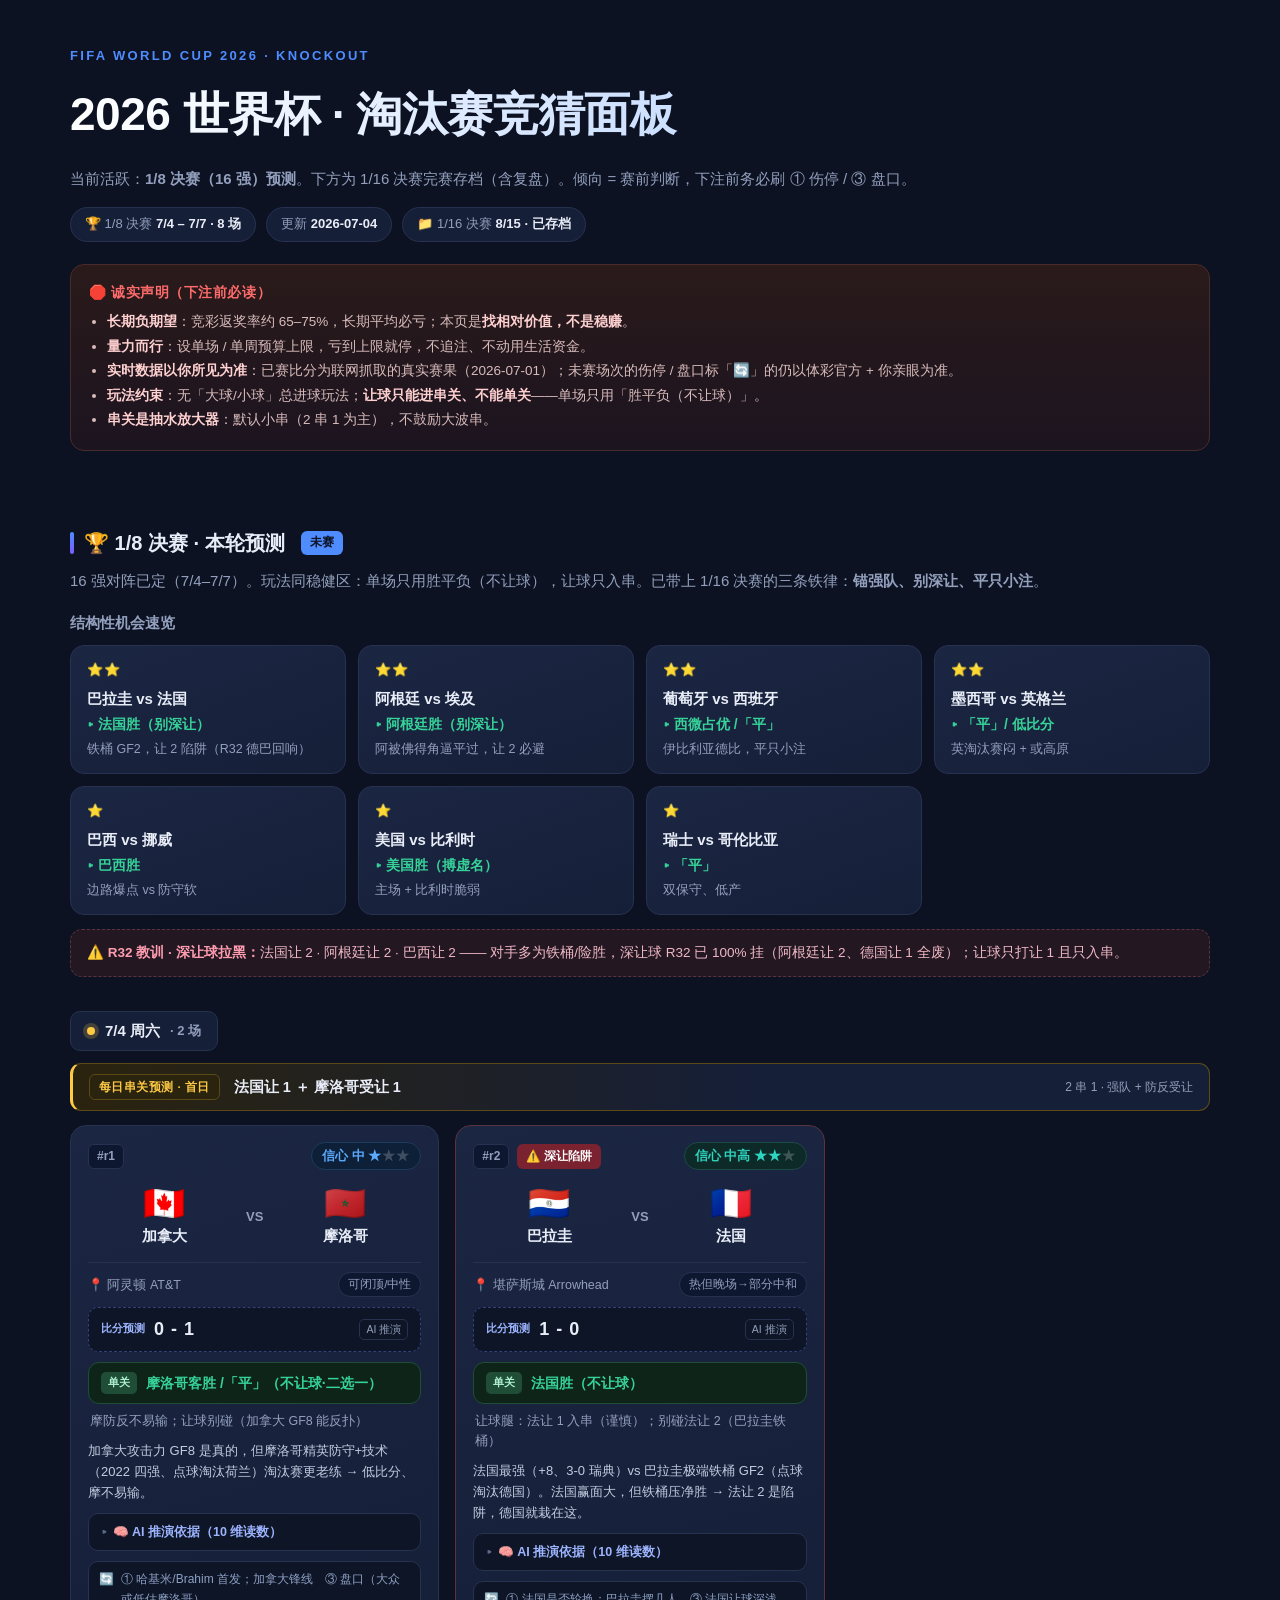
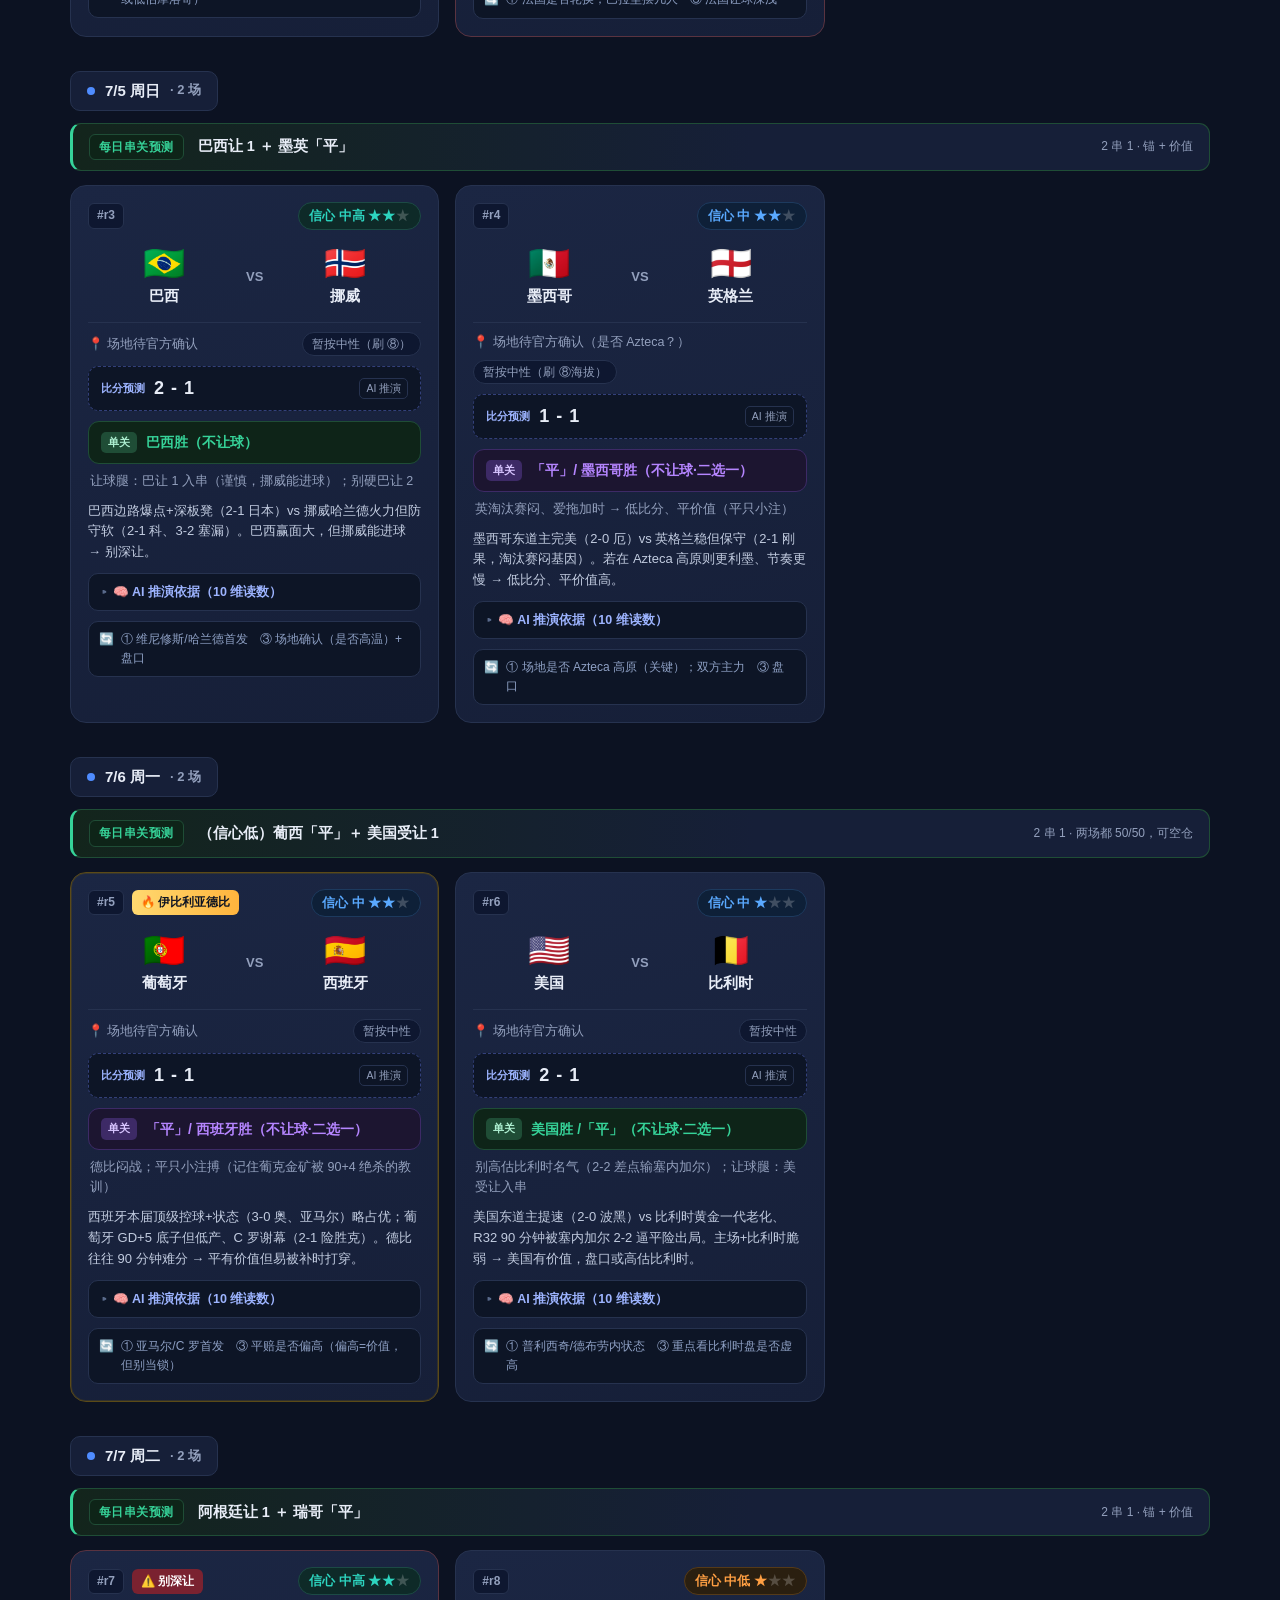
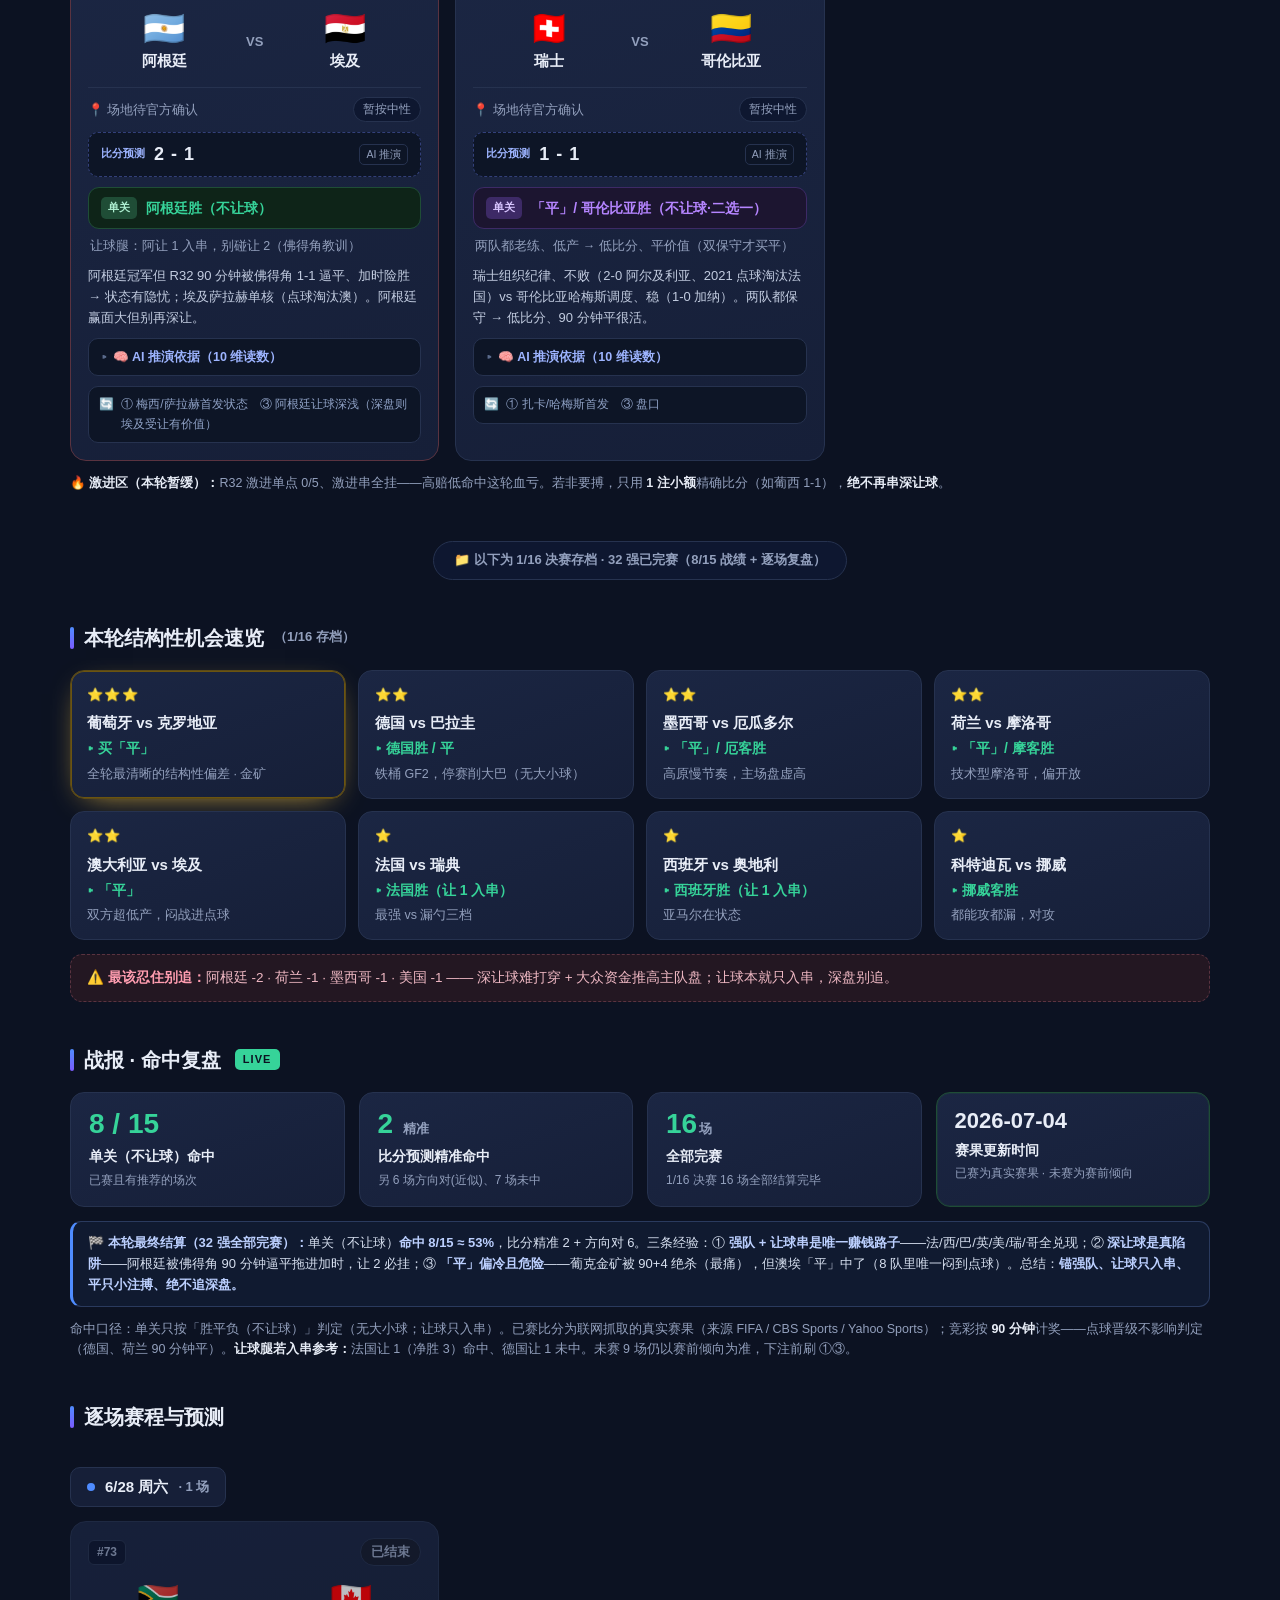
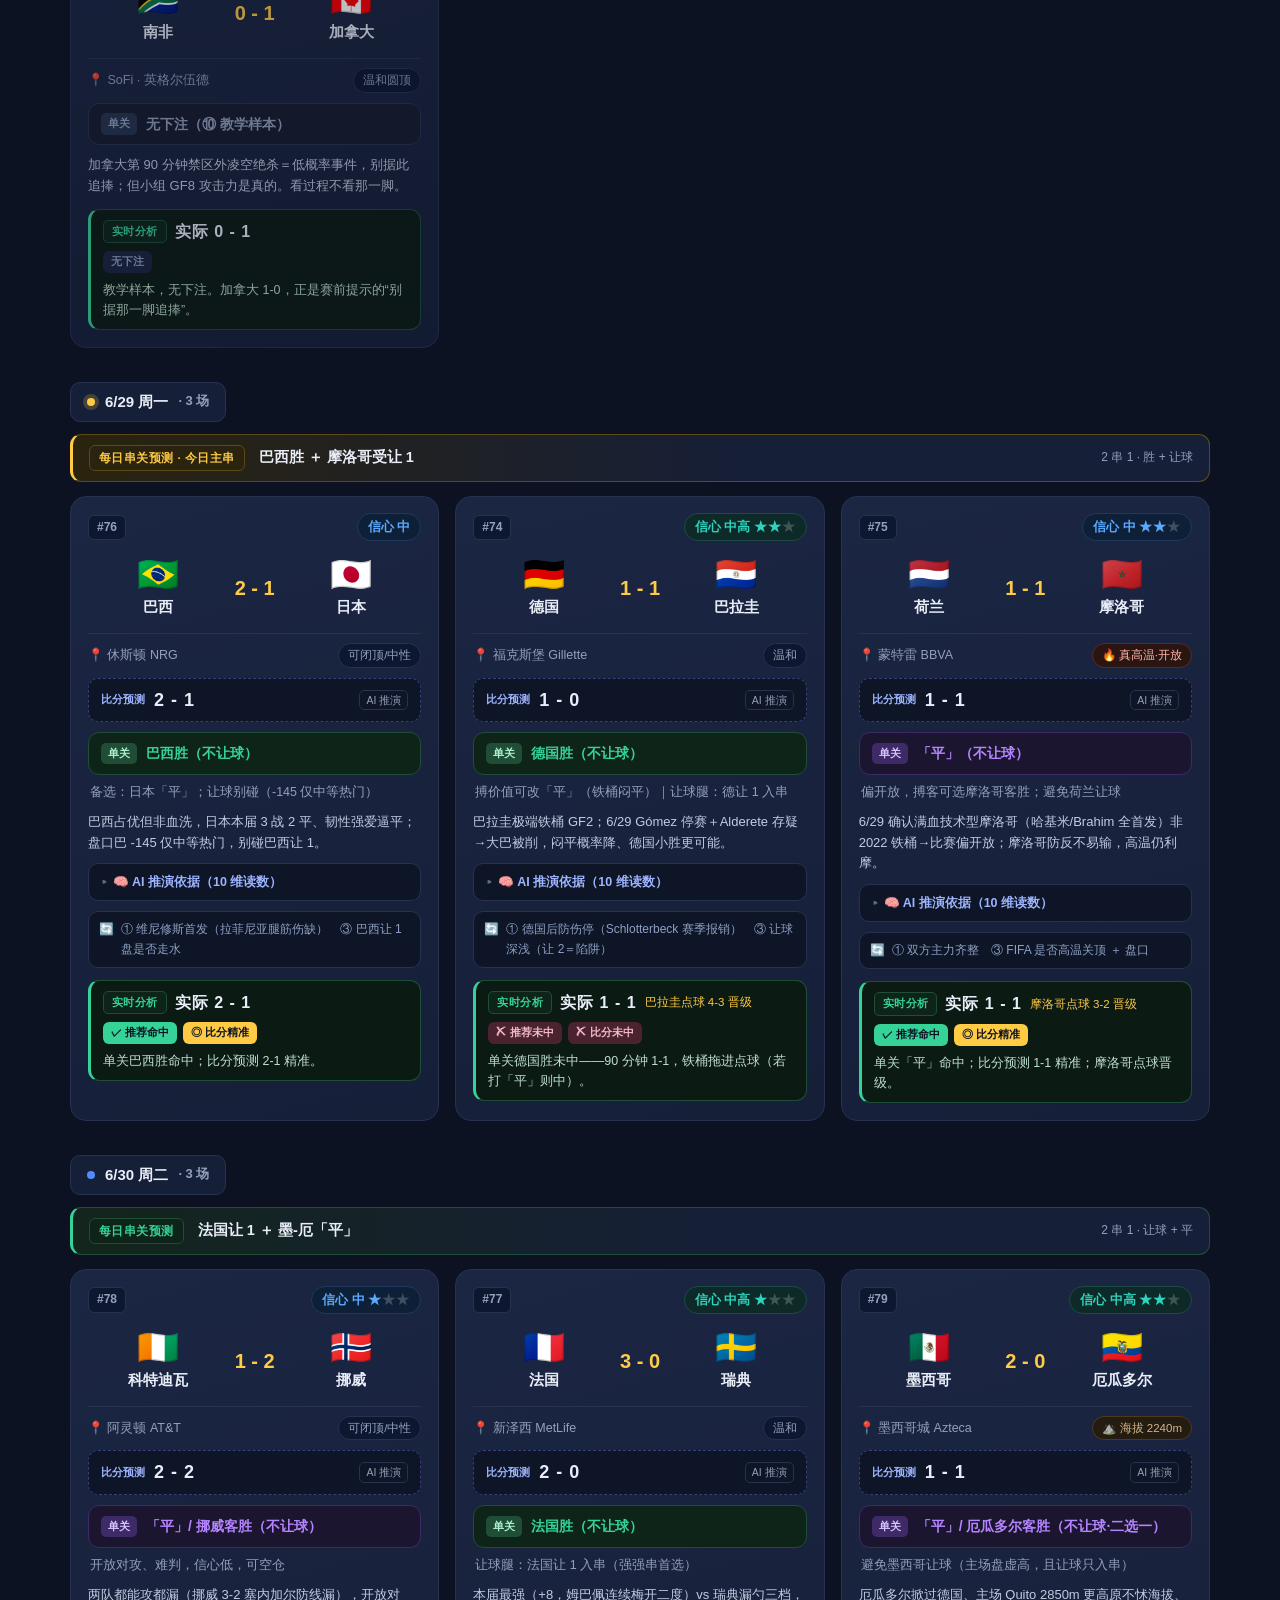
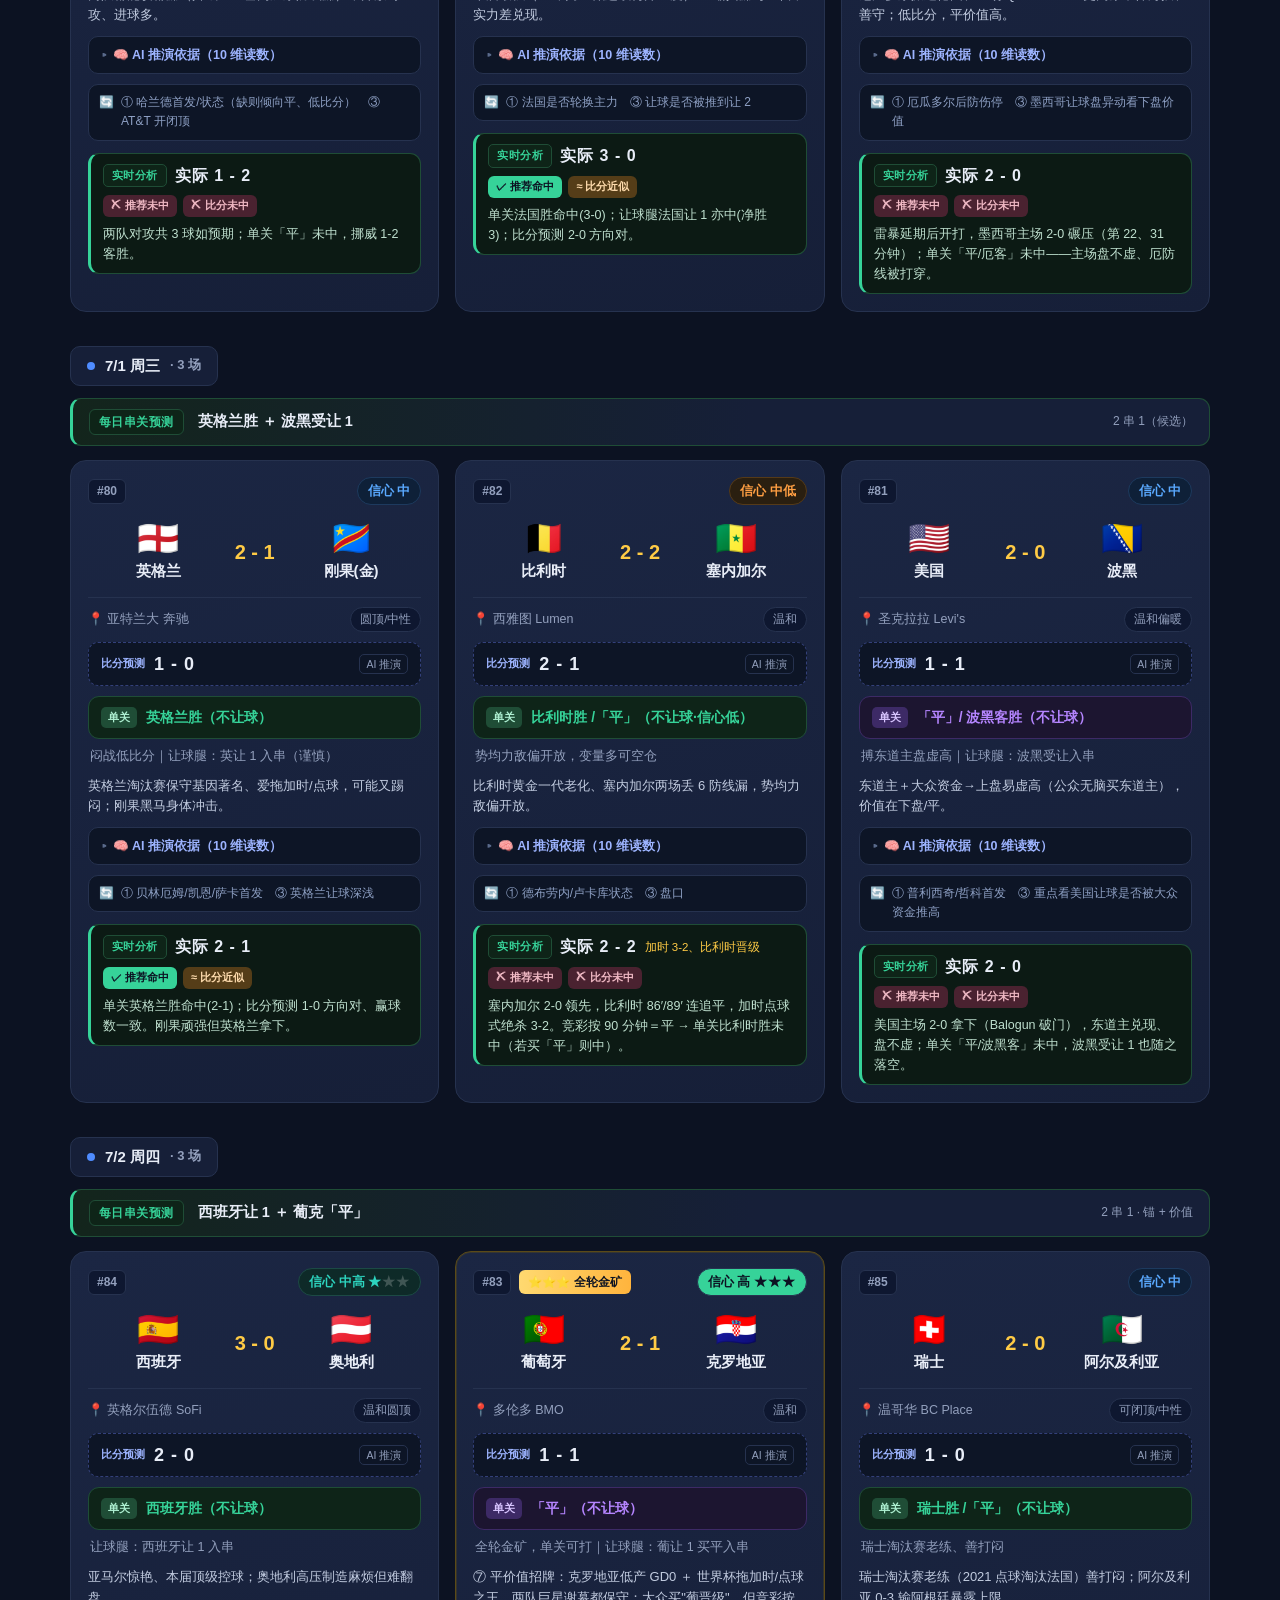
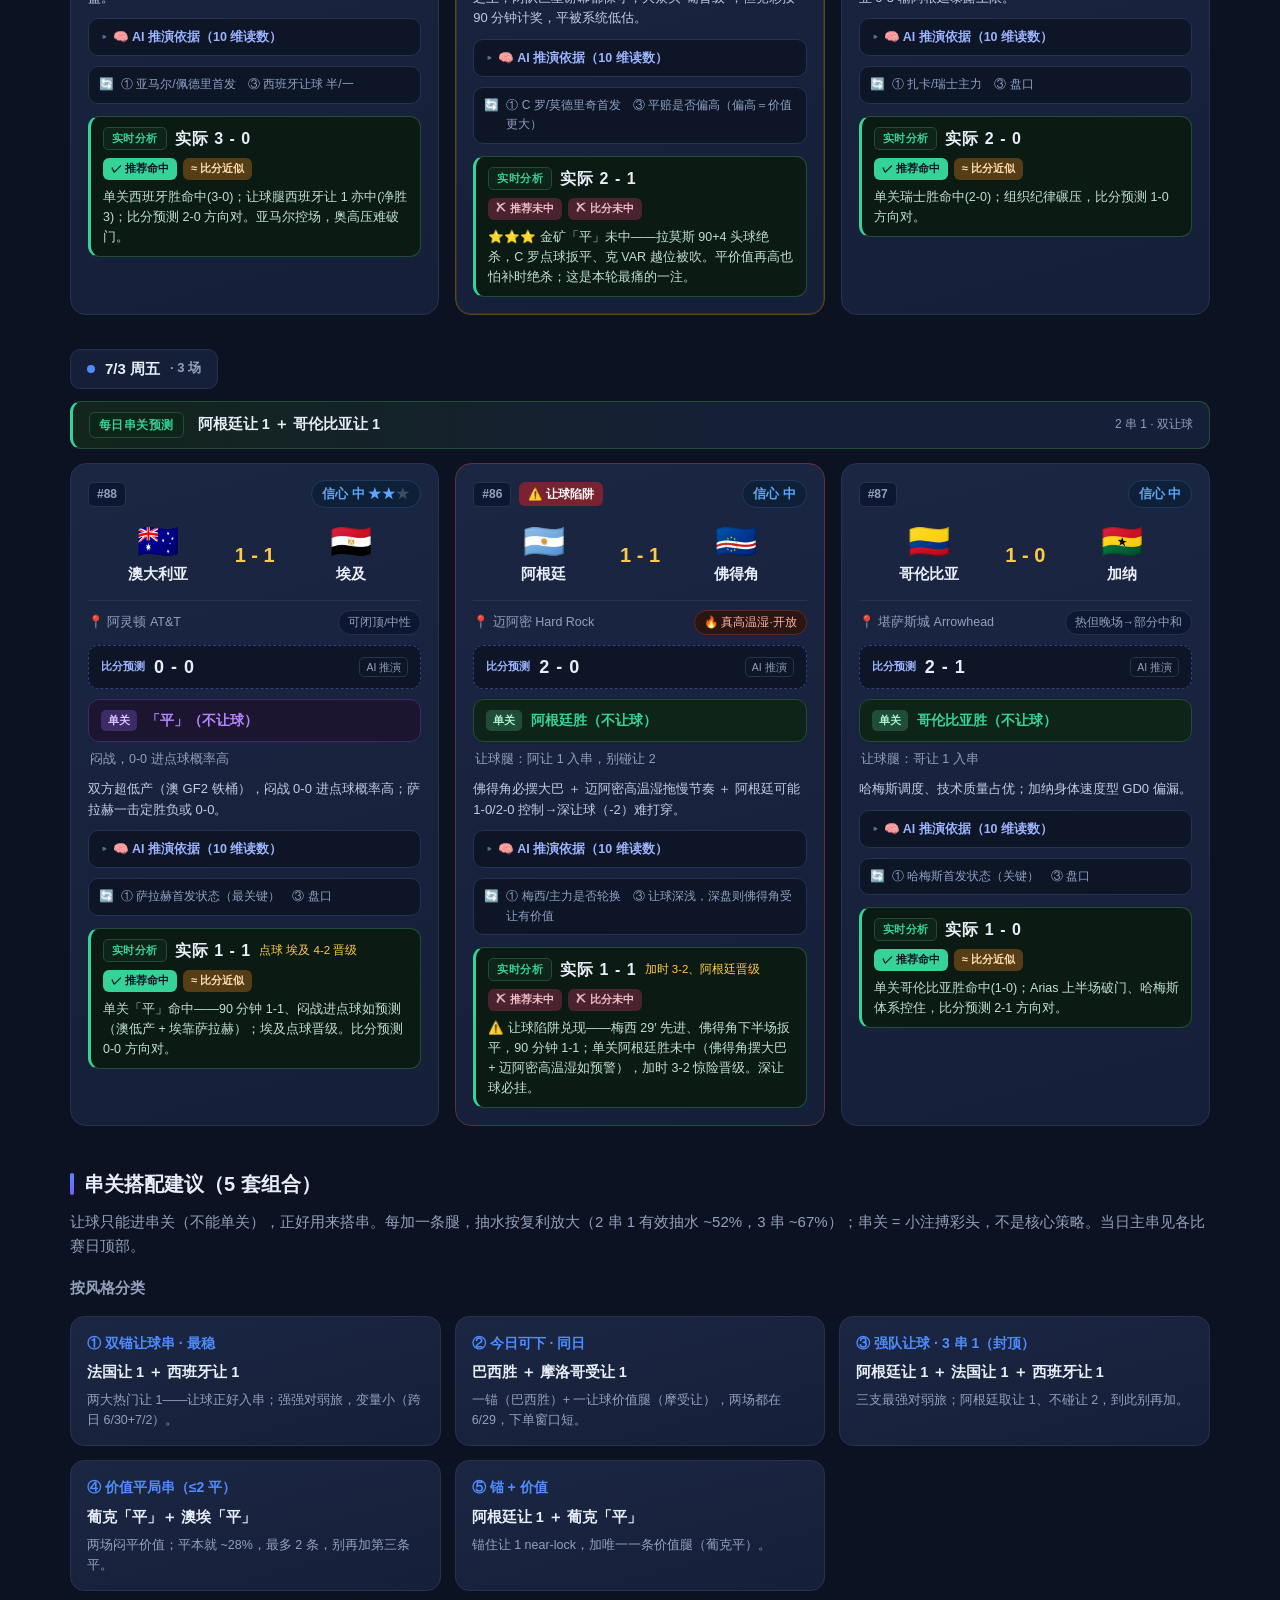
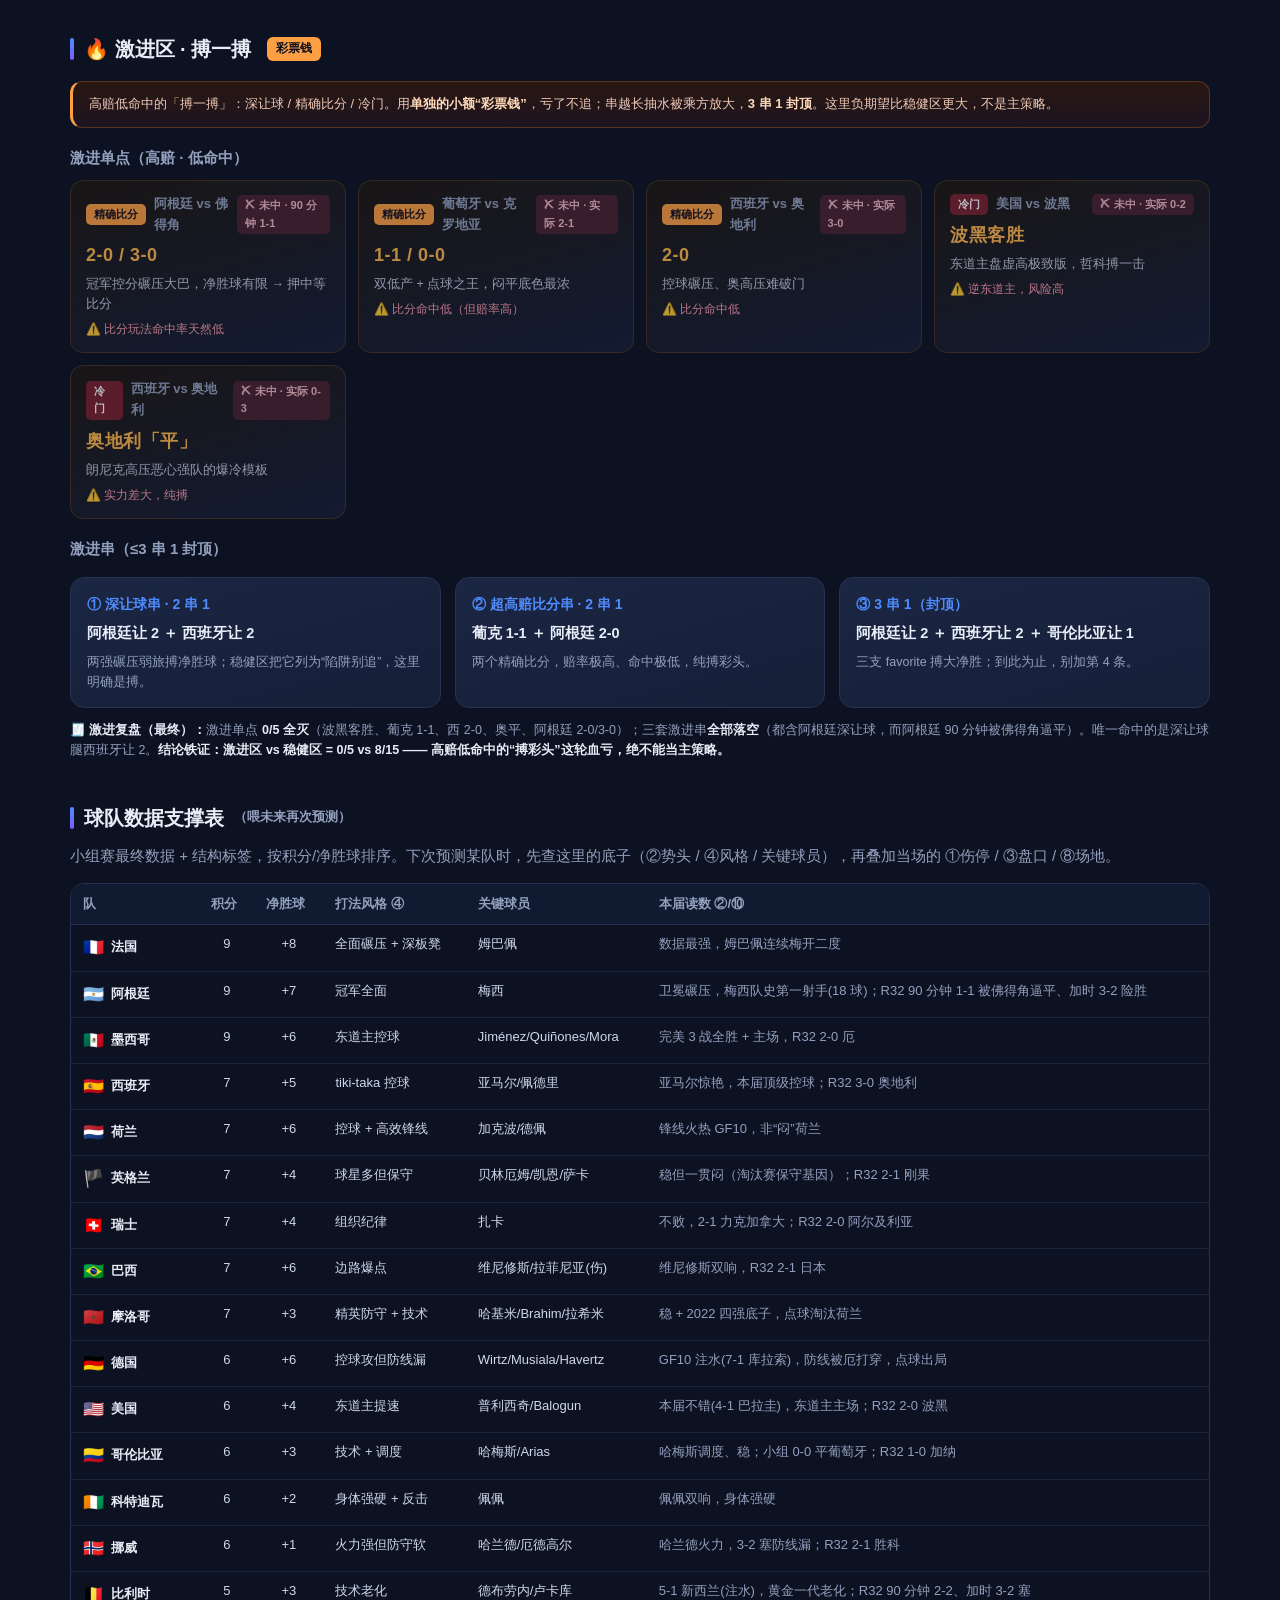
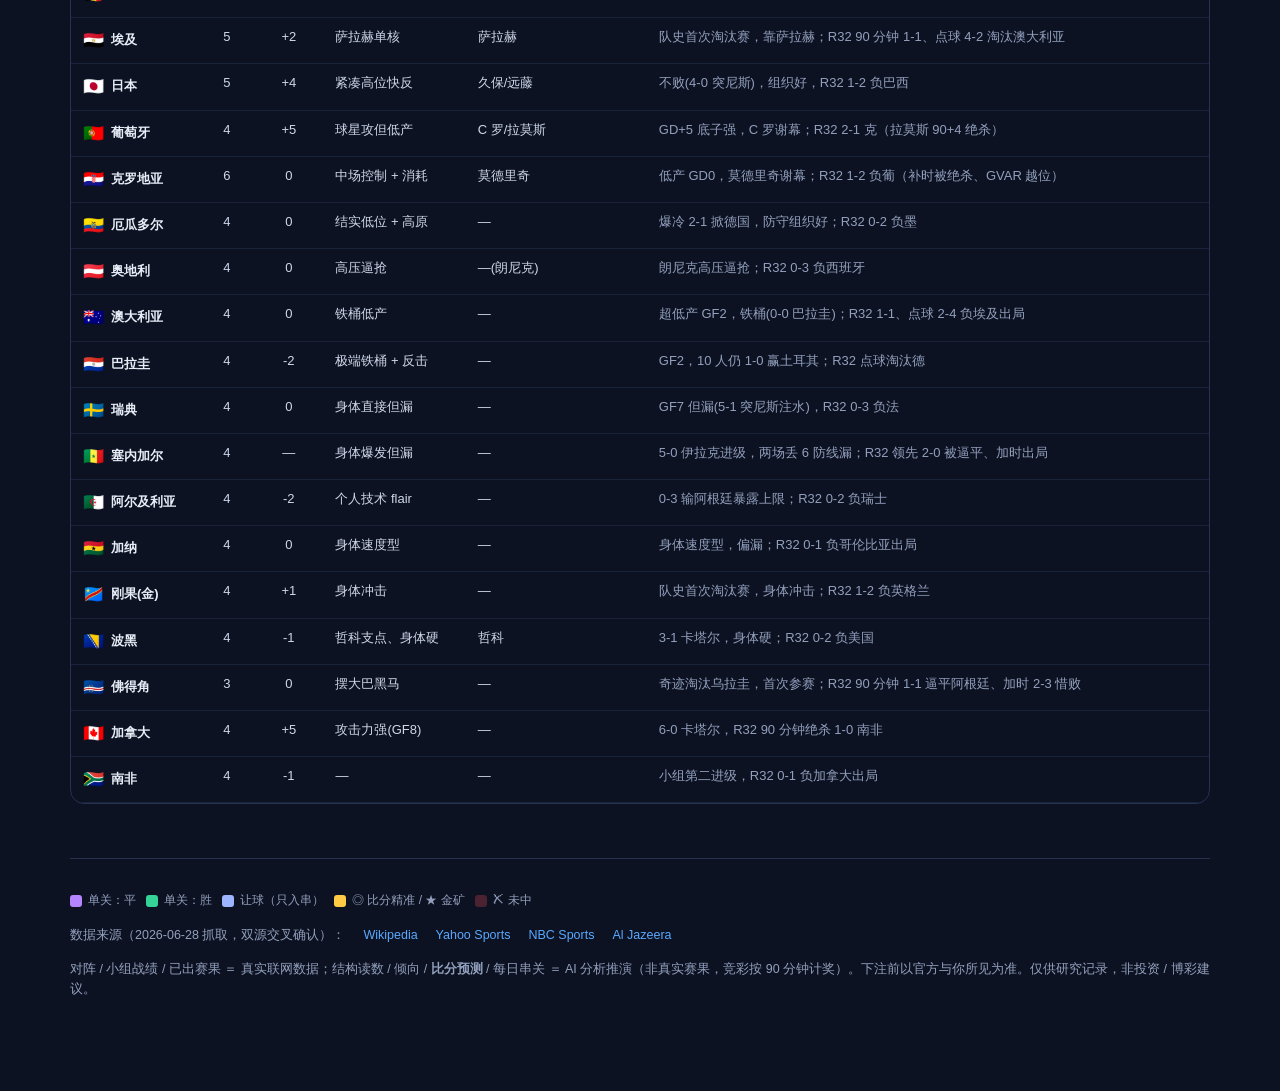
==== commit e210c064: "feat(blog): 新增 1/8 决赛（16 强）预测，1/16 转为存档 - 面板改为「淘汰赛竞猜面板」：顶部为 1/8 决赛本轮预测，下方 1/16 存档 - 8 场 R16 预测（同 10 " ====
--- a/docs/public/worldcup-2026.html
+++ b/docs/public/worldcup-2026.html
@@ -149,6 +149,9 @@
 .rb.pend{color:#0c1222;background:var(--orange);}
 .rv-text{font-size:12.5px;color:#bfe0cf;}
 .review.delayed .rv-text{color:#e8cfa8;}
+/* 存档分隔 */
+.archive-divider{display:flex;align-items:center;justify-content:center;margin:48px 0 8px;text-align:center;}
+.archive-divider span{font-size:13px;font-weight:700;color:var(--muted);background:#0e1730;border:1px solid var(--line);border-radius:999px;padding:8px 20px;}
 /* 战报面板 */
 .report{display:grid;grid-template-columns:repeat(auto-fit,minmax(210px,1fr));gap:14px;}
 .rp{background:linear-gradient(160deg,var(--card2),var(--card));border:1px solid var(--line);border-radius:14px;padding:16px 18px;}
@@ -236,14 +239,13 @@
 <body>
 <div class="wrap">
   <header>
-    <div class="kicker">FIFA World Cup 2026 · Round of 32</div>
-    <h1>2026 世界杯 · 1/16 决赛竞猜面板</h1>
-    <p class="sub">16 场逐场赛程 ＋ AI 结构化分析倾向。倾向 = 赛前判断，下注前务必刷 ① 伤停 / ③ 盘口。</p>
+    <div class="kicker">FIFA World Cup 2026 · Knockout</div>
+    <h1>2026 世界杯 · 淘汰赛竞猜面板</h1>
+    <p class="sub">当前活跃：<b>1/8 决赛（16 强）预测</b>。下方为 1/16 决赛完赛存档（含复盘）。倾向 = 赛前判断，下注前务必刷 ① 伤停 / ③ 盘口。</p>
     <div class="meta-row">
-      <span class="chip">赛程 <b>6/28 – 7/3</b></span>
-      <span class="chip">共 <b>16 场</b></span>
-      <span class="chip">赛果更新 <b>2026-07-04</b></span>
-      <span class="chip">✅ 32 强 <b>全部完赛</b></span>
+      <span class="chip">🏆 1/8 决赛 <b>7/4 – 7/7 · 8 场</b></span>
+      <span class="chip">更新 <b>2026-07-04</b></span>
+      <span class="chip">📁 1/16 决赛 <b>8/15 · 已存档</b></span>
     </div>
     <div class="warn">
       <h3>🛑 诚实声明（下注前必读）</h3>
@@ -257,7 +259,231 @@
     </div>
   </header>
 
-  <h2 class="sec-title"><span class="bar"></span>本轮结构性机会速览</h2>
+  <h2 class="sec-title"><span class="bar"></span>🏆 1/8 决赛 · 本轮预测 <span class="ptag" style="background:var(--accent)">未赛</span></h2>
+  <p class="sub" style="margin-top:-6px">16 强对阵已定（7/4–7/7）。玩法同稳健区：单场只用胜平负（不让球），让球只入串。已带上 1/16 决赛的三条铁律：<b>锚强队、别深让、平只小注</b>。</p>
+  <h3 class="aggr-h3">结构性机会速览</h3>
+  <div class="hl-grid">
+    <div class="hl g2"><div class="g">⭐⭐</div><div class="m">巴拉圭 vs 法国</div><div class="dir">▸ 法国胜（别深让）</div><div class="why">铁桶 GF2，让 2 陷阱（R32 德巴回响）</div></div><div class="hl g2"><div class="g">⭐⭐</div><div class="m">阿根廷 vs 埃及</div><div class="dir">▸ 阿根廷胜（别深让）</div><div class="why">阿被佛得角逼平过，让 2 必避</div></div><div class="hl g2"><div class="g">⭐⭐</div><div class="m">葡萄牙 vs 西班牙</div><div class="dir">▸ 西微占优 /「平」</div><div class="why">伊比利亚德比，平只小注</div></div><div class="hl g2"><div class="g">⭐⭐</div><div class="m">墨西哥 vs 英格兰</div><div class="dir">▸ 「平」/ 低比分</div><div class="why">英淘汰赛闷 + 或高原</div></div><div class="hl g1"><div class="g">⭐</div><div class="m">巴西 vs 挪威</div><div class="dir">▸ 巴西胜</div><div class="why">边路爆点 vs 防守软</div></div><div class="hl g1"><div class="g">⭐</div><div class="m">美国 vs 比利时</div><div class="dir">▸ 美国胜（搏虚名）</div><div class="why">主场 + 比利时脆弱</div></div><div class="hl g1"><div class="g">⭐</div><div class="m">瑞士 vs 哥伦比亚</div><div class="dir">▸ 「平」</div><div class="why">双保守、低产</div></div>
+  </div>
+  <div class="trapbar"><b>⚠️ R32 教训 · 深让球拉黑：</b>法国让 2 · 阿根廷让 2 · 巴西让 2 —— 对手多为铁桶/险胜，深让球 R32 已 100% 挂（阿根廷让 2、德国让 1 全废）；让球只打让 1 且只入串。</div>
+  
+  <div class="day">
+    <div class="day-head today"><span class="dot"></span>7/4 周六<span class="cnt">· 2 场</span></div>
+    <div class="day-parlay today"><span class="dp-tag">每日串关预测 · 首日</span><b class="dp-main">法国让 1 ＋ 摩洛哥受让 1</b><span class="dp-type">2 串 1 · 强队 + 防反受让</span></div>
+    <div class="cards">
+  <article class="card mid">
+    <div class="card-top">
+      <span class="num">#r1</span>
+      
+      
+      <span class="conf mid">信心 中 <span class="stars">★<span class="dim">★★</span></span></span>
+    </div>
+    <div class="teams">
+      <div class="team"><span class="flag">🇨🇦</span><span class="tname">加拿大</span></div>
+      <span class="vs">VS</span>
+      <div class="team"><span class="flag">🇲🇦</span><span class="tname">摩洛哥</span></div>
+    </div>
+    <div class="venue">
+      <span>📍 阿灵顿 AT&amp;T</span>
+      <span class="venue-tag">可闭顶/中性</span>
+    </div>
+    <div class="scorepred"><span class="sp-label">比分预测</span><span class="sp-val">0 - 1</span><span class="sp-note">AI 推演</span></div>
+    <div class="pick p-safe"><span class="pick-label">单关</span><span class="pick-text">摩洛哥客胜 /「平」（不让球·二选一）</span></div>
+    <div class="play">摩防反不易输；让球别碰（加拿大 GF8 能反扑）</div>
+    <div class="logic">加拿大攻击力 GF8 是真的，但摩洛哥精英防守+技术（2022 四强、点球淘汰荷兰）淘汰赛更老练 → 低比分、摩不易输。</div>
+    <details class="basis"><summary>🧠 AI 推演依据（10 维读数）</summary><div class="basis-body"><div class="bz"><span class="bz-k">②R32</span><span class="bz-v">加拿大 90 分钟绝杀南非、GF8｜摩洛哥点球淘汰荷兰（1-1）</span></div><div class="bz"><span class="bz-k">④风格</span><span class="bz-v">加拿大冲击 vs 摩洛哥精英防守+技术</span></div><div class="bz"><span class="bz-k">⑦淘汰赛</span><span class="bz-v">摩洛哥更老练（2022 四强、点球王）</span></div><div class="bz"><span class="bz-k">结论</span><span class="bz-v">低比分，摩不易输；单关取平/摩客</span></div></div></details>
+    <div class="refresh"><span class="ref-ic">🔄</span>① 哈基米/Brahim 首发；加拿大锋线　③ 盘口（大众或低估摩洛哥）</div>
+    
+  </article>
+  <article class="card midhigh trap">
+    <div class="card-top">
+      <span class="num">#r2</span>
+      
+      <span class="badge badge-trap">⚠️ 深让陷阱</span>
+      <span class="conf midhigh">信心 中高 <span class="stars">★★<span class="dim">★</span></span></span>
+    </div>
+    <div class="teams">
+      <div class="team"><span class="flag">🇵🇾</span><span class="tname">巴拉圭</span></div>
+      <span class="vs">VS</span>
+      <div class="team"><span class="flag">🇫🇷</span><span class="tname">法国</span></div>
+    </div>
+    <div class="venue">
+      <span>📍 堪萨斯城 Arrowhead</span>
+      <span class="venue-tag">热但晚场→部分中和</span>
+    </div>
+    <div class="scorepred"><span class="sp-label">比分预测</span><span class="sp-val">1 - 0</span><span class="sp-note">AI 推演</span></div>
+    <div class="pick p-safe"><span class="pick-label">单关</span><span class="pick-text">法国胜（不让球）</span></div>
+    <div class="play">让球腿：法让 1 入串（谨慎）；别碰法让 2（巴拉圭铁桶）</div>
+    <div class="logic">法国最强（+8、3-0 瑞典）vs 巴拉圭极端铁桶 GF2（点球淘汰德国）。法国赢面大，但铁桶压净胜 → 法让 2 是陷阱，德国就栽在这。</div>
+    <details class="basis"><summary>🧠 AI 推演依据（10 维读数）</summary><div class="basis-body"><div class="bz"><span class="bz-k">②R32</span><span class="bz-v">法国 3-0 瑞典、最强 +8｜巴拉圭点球淘汰德国、极端铁桶 GF2</span></div><div class="bz"><span class="bz-k">④风格</span><span class="bz-v">法国控球攻 vs 低位铁桶</span></div><div class="bz"><span class="bz-k">⑦⑧</span><span class="bz-v">铁桶压净胜 → 深让球（-2）陷阱，德国前车之鉴</span></div><div class="bz"><span class="bz-k">结论</span><span class="bz-v">法国胜；让 1 入串、别让 2</span></div></div></details>
+    <div class="refresh"><span class="ref-ic">🔄</span>① 法国是否轮换；巴拉圭摆几人　③ 法国让球深浅</div>
+    
+  </article></div>
+  </div>
+  <div class="day">
+    <div class="day-head"><span class="dot"></span>7/5 周日<span class="cnt">· 2 场</span></div>
+    <div class="day-parlay"><span class="dp-tag">每日串关预测</span><b class="dp-main">巴西让 1 ＋ 墨英「平」</b><span class="dp-type">2 串 1 · 锚 + 价值</span></div>
+    <div class="cards">
+  <article class="card midhigh">
+    <div class="card-top">
+      <span class="num">#r3</span>
+      
+      
+      <span class="conf midhigh">信心 中高 <span class="stars">★★<span class="dim">★</span></span></span>
+    </div>
+    <div class="teams">
+      <div class="team"><span class="flag">🇧🇷</span><span class="tname">巴西</span></div>
+      <span class="vs">VS</span>
+      <div class="team"><span class="flag">🇳🇴</span><span class="tname">挪威</span></div>
+    </div>
+    <div class="venue">
+      <span>📍 场地待官方确认</span>
+      <span class="venue-tag">暂按中性（刷 ⑧）</span>
+    </div>
+    <div class="scorepred"><span class="sp-label">比分预测</span><span class="sp-val">2 - 1</span><span class="sp-note">AI 推演</span></div>
+    <div class="pick p-safe"><span class="pick-label">单关</span><span class="pick-text">巴西胜（不让球）</span></div>
+    <div class="play">让球腿：巴让 1 入串（谨慎，挪威能进球）；别硬巴让 2</div>
+    <div class="logic">巴西边路爆点+深板凳（2-1 日本）vs 挪威哈兰德火力但防守软（2-1 科、3-2 塞漏）。巴西赢面大，但挪威能进球 → 别深让。</div>
+    <details class="basis"><summary>🧠 AI 推演依据（10 维读数）</summary><div class="basis-body"><div class="bz"><span class="bz-k">②R32</span><span class="bz-v">巴西 2-1 日本、维尼修斯｜挪威 2-1 科、哈兰德火力但防守软</span></div><div class="bz"><span class="bz-k">④风格</span><span class="bz-v">巴西边路爆点+深板凳 vs 挪威攻强守漏</span></div><div class="bz"><span class="bz-k">⑩校准</span><span class="bz-v">挪威能进球，别硬深让</span></div><div class="bz"><span class="bz-k">结论</span><span class="bz-v">巴西胜；让 1 入串、别让 2</span></div></div></details>
+    <div class="refresh"><span class="ref-ic">🔄</span>① 维尼修斯/哈兰德首发　③ 场地确认（是否高温）+ 盘口</div>
+    
+  </article>
+  <article class="card mid">
+    <div class="card-top">
+      <span class="num">#r4</span>
+      
+      
+      <span class="conf mid">信心 中 <span class="stars">★★<span class="dim">★</span></span></span>
+    </div>
+    <div class="teams">
+      <div class="team"><span class="flag">🇲🇽</span><span class="tname">墨西哥</span></div>
+      <span class="vs">VS</span>
+      <div class="team"><span class="flag">🏴󠁧󠁢󠁥󠁮󠁧󠁿</span><span class="tname">英格兰</span></div>
+    </div>
+    <div class="venue">
+      <span>📍 场地待官方确认（是否 Azteca？）</span>
+      <span class="venue-tag">暂按中性（刷 ⑧海拔）</span>
+    </div>
+    <div class="scorepred"><span class="sp-label">比分预测</span><span class="sp-val">1 - 1</span><span class="sp-note">AI 推演</span></div>
+    <div class="pick p-draw"><span class="pick-label">单关</span><span class="pick-text">「平」/ 墨西哥胜（不让球·二选一）</span></div>
+    <div class="play">英淘汰赛闷、爱拖加时 → 低比分、平价值（平只小注）</div>
+    <div class="logic">墨西哥东道主完美（2-0 厄）vs 英格兰稳但保守（2-1 刚果，淘汰赛闷基因）。若在 Azteca 高原则更利墨、节奏更慢 → 低比分、平价值高。</div>
+    <details class="basis"><summary>🧠 AI 推演依据（10 维读数）</summary><div class="basis-body"><div class="bz"><span class="bz-k">②R32</span><span class="bz-v">墨西哥 2-0 厄、东道主完美｜英格兰 2-1 刚果、淘汰赛闷</span></div><div class="bz"><span class="bz-k">⑦淘汰赛</span><span class="bz-v">英格兰保守爱拖加时/点球</span></div><div class="bz"><span class="bz-k">⑧场地</span><span class="bz-v">若 Azteca 高原 → 更慢、更利墨</span></div><div class="bz"><span class="bz-k">结论</span><span class="bz-v">低比分、平价值；平只小注</span></div></div></details>
+    <div class="refresh"><span class="ref-ic">🔄</span>① 场地是否 Azteca 高原（关键）；双方主力　③ 盘口</div>
+    
+  </article></div>
+  </div>
+  <div class="day">
+    <div class="day-head"><span class="dot"></span>7/6 周一<span class="cnt">· 2 场</span></div>
+    <div class="day-parlay"><span class="dp-tag">每日串关预测</span><b class="dp-main">（信心低）葡西「平」＋ 美国受让 1</b><span class="dp-type">2 串 1 · 两场都 50/50，可空仓</span></div>
+    <div class="cards">
+  <article class="card mid gold">
+    <div class="card-top">
+      <span class="num">#r5</span>
+      <span class="badge badge-gold">🔥 伊比利亚德比</span>
+      
+      <span class="conf mid">信心 中 <span class="stars">★★<span class="dim">★</span></span></span>
+    </div>
+    <div class="teams">
+      <div class="team"><span class="flag">🇵🇹</span><span class="tname">葡萄牙</span></div>
+      <span class="vs">VS</span>
+      <div class="team"><span class="flag">🇪🇸</span><span class="tname">西班牙</span></div>
+    </div>
+    <div class="venue">
+      <span>📍 场地待官方确认</span>
+      <span class="venue-tag">暂按中性</span>
+    </div>
+    <div class="scorepred"><span class="sp-label">比分预测</span><span class="sp-val">1 - 1</span><span class="sp-note">AI 推演</span></div>
+    <div class="pick p-draw"><span class="pick-label">单关</span><span class="pick-text">「平」/ 西班牙胜（不让球·二选一）</span></div>
+    <div class="play">德比闷战；平只小注搏（记住葡克金矿被 90+4 绝杀的教训）</div>
+    <div class="logic">西班牙本届顶级控球+状态（3-0 奥、亚马尔）略占优；葡萄牙 GD+5 底子但低产、C 罗谢幕（2-1 险胜克）。德比往往 90 分钟难分 → 平有价值但易被补时打穿。</div>
+    <details class="basis"><summary>🧠 AI 推演依据（10 维读数）</summary><div class="basis-body"><div class="bz"><span class="bz-k">②R32</span><span class="bz-v">西班牙 3-0 奥、亚马尔顶级控球｜葡萄牙 2-1 险胜克、GD+5 但低产</span></div><div class="bz"><span class="bz-k">④风格</span><span class="bz-v">控球 vs 球星，德比往往闷</span></div><div class="bz"><span class="bz-k">⑨叙事</span><span class="bz-v">C 罗谢幕、双方都不愿冒进</span></div><div class="bz"><span class="bz-k">⑩校准</span><span class="bz-v">平易被补时绝杀（葡克教训）</span></div><div class="bz"><span class="bz-k">结论</span><span class="bz-v">西微占优；平有价值但别当锁</span></div></div></details>
+    <div class="refresh"><span class="ref-ic">🔄</span>① 亚马尔/C 罗首发　③ 平赔是否偏高（偏高=价值，但别当锁）</div>
+    
+  </article>
+  <article class="card mid">
+    <div class="card-top">
+      <span class="num">#r6</span>
+      
+      
+      <span class="conf mid">信心 中 <span class="stars">★<span class="dim">★★</span></span></span>
+    </div>
+    <div class="teams">
+      <div class="team"><span class="flag">🇺🇸</span><span class="tname">美国</span></div>
+      <span class="vs">VS</span>
+      <div class="team"><span class="flag">🇧🇪</span><span class="tname">比利时</span></div>
+    </div>
+    <div class="venue">
+      <span>📍 场地待官方确认</span>
+      <span class="venue-tag">暂按中性</span>
+    </div>
+    <div class="scorepred"><span class="sp-label">比分预测</span><span class="sp-val">2 - 1</span><span class="sp-note">AI 推演</span></div>
+    <div class="pick p-safe"><span class="pick-label">单关</span><span class="pick-text">美国胜 /「平」（不让球·二选一）</span></div>
+    <div class="play">别高估比利时名气（2-2 差点输塞内加尔）；让球腿：美受让入串</div>
+    <div class="logic">美国东道主提速（2-0 波黑）vs 比利时黄金一代老化、R32 90 分钟被塞内加尔 2-2 逼平险出局。主场+比利时脆弱 → 美国有价值，盘口或高估比利时。</div>
+    <details class="basis"><summary>🧠 AI 推演依据（10 维读数）</summary><div class="basis-body"><div class="bz"><span class="bz-k">②R32</span><span class="bz-v">美国 2-0 波黑、东道主提速｜比利时 2-2 险平塞内加尔、黄金一代老化</span></div><div class="bz"><span class="bz-k">⑨③</span><span class="bz-v">东道主 + 比利时虚名 → 盘口或高估比</span></div><div class="bz"><span class="bz-k">④风格</span><span class="bz-v">美提速 vs 比技术老化</span></div><div class="bz"><span class="bz-k">结论</span><span class="bz-v">美国有价值；受让入串</span></div></div></details>
+    <div class="refresh"><span class="ref-ic">🔄</span>① 普利西奇/德布劳内状态　③ 重点看比利时盘是否虚高</div>
+    
+  </article></div>
+  </div>
+  <div class="day">
+    <div class="day-head"><span class="dot"></span>7/7 周二<span class="cnt">· 2 场</span></div>
+    <div class="day-parlay"><span class="dp-tag">每日串关预测</span><b class="dp-main">阿根廷让 1 ＋ 瑞哥「平」</b><span class="dp-type">2 串 1 · 锚 + 价值</span></div>
+    <div class="cards">
+  <article class="card midhigh trap">
+    <div class="card-top">
+      <span class="num">#r7</span>
+      
+      <span class="badge badge-trap">⚠️ 别深让</span>
+      <span class="conf midhigh">信心 中高 <span class="stars">★★<span class="dim">★</span></span></span>
+    </div>
+    <div class="teams">
+      <div class="team"><span class="flag">🇦🇷</span><span class="tname">阿根廷</span></div>
+      <span class="vs">VS</span>
+      <div class="team"><span class="flag">🇪🇬</span><span class="tname">埃及</span></div>
+    </div>
+    <div class="venue">
+      <span>📍 场地待官方确认</span>
+      <span class="venue-tag">暂按中性</span>
+    </div>
+    <div class="scorepred"><span class="sp-label">比分预测</span><span class="sp-val">2 - 1</span><span class="sp-note">AI 推演</span></div>
+    <div class="pick p-safe"><span class="pick-label">单关</span><span class="pick-text">阿根廷胜（不让球）</span></div>
+    <div class="play">让球腿：阿让 1 入串，别碰让 2（佛得角教训）</div>
+    <div class="logic">阿根廷冠军但 R32 90 分钟被佛得角 1-1 逼平、加时险胜 → 状态有隐忧；埃及萨拉赫单核（点球淘汰澳）。阿根廷赢面大但别再深让。</div>
+    <details class="basis"><summary>🧠 AI 推演依据（10 维读数）</summary><div class="basis-body"><div class="bz"><span class="bz-k">②R32</span><span class="bz-v">阿根廷 90 分钟 1-1 佛得角、加时险胜｜埃及点球淘汰澳、萨拉赫单核</span></div><div class="bz"><span class="bz-k">⑦⑧</span><span class="bz-v">阿净胜球隐忧 + 别深让（佛得角教训）</span></div><div class="bz"><span class="bz-k">⑨叙事</span><span class="bz-v">梅西谢幕，或控节奏</span></div><div class="bz"><span class="bz-k">结论</span><span class="bz-v">阿根廷胜；让 1 入串、别让 2</span></div></div></details>
+    <div class="refresh"><span class="ref-ic">🔄</span>① 梅西/萨拉赫首发状态　③ 阿根廷让球深浅（深盘则埃及受让有价值）</div>
+    
+  </article>
+  <article class="card midlow">
+    <div class="card-top">
+      <span class="num">#r8</span>
+      
+      
+      <span class="conf midlow">信心 中低 <span class="stars">★<span class="dim">★★</span></span></span>
+    </div>
+    <div class="teams">
+      <div class="team"><span class="flag">🇨🇭</span><span class="tname">瑞士</span></div>
+      <span class="vs">VS</span>
+      <div class="team"><span class="flag">🇨🇴</span><span class="tname">哥伦比亚</span></div>
+    </div>
+    <div class="venue">
+      <span>📍 场地待官方确认</span>
+      <span class="venue-tag">暂按中性</span>
+    </div>
+    <div class="scorepred"><span class="sp-label">比分预测</span><span class="sp-val">1 - 1</span><span class="sp-note">AI 推演</span></div>
+    <div class="pick p-draw"><span class="pick-label">单关</span><span class="pick-text">「平」/ 哥伦比亚胜（不让球·二选一）</span></div>
+    <div class="play">两队都老练、低产 → 低比分、平价值（双保守才买平）</div>
+    <div class="logic">瑞士组织纪律、不败（2-0 阿尔及利亚、2021 点球淘汰法国）vs 哥伦比亚哈梅斯调度、稳（1-0 加纳）。两队都保守 → 低比分、90 分钟平很活。</div>
+    <details class="basis"><summary>🧠 AI 推演依据（10 维读数）</summary><div class="basis-body"><div class="bz"><span class="bz-k">②R32</span><span class="bz-v">瑞士 2-0 阿尔及利亚、不败｜哥伦比亚 1-0 加纳、哈梅斯调度</span></div><div class="bz"><span class="bz-k">④风格</span><span class="bz-v">瑞组织纪律 vs 哥技术调度</span></div><div class="bz"><span class="bz-k">⑦淘汰赛</span><span class="bz-v">两队都老练保守 → 低比分</span></div><div class="bz"><span class="bz-k">结论</span><span class="bz-v">双保守、平很活；平只小注</span></div></div></details>
+    <div class="refresh"><span class="ref-ic">🔄</span>① 扎卡/哈梅斯首发　③ 盘口</div>
+    
+  </article></div>
+  </div>
+  <p class="rp-note">🔥 <b>激进区（本轮暂缓）：</b>R32 激进单点 0/5、激进串全挂——高赔低命中这轮血亏。若非要搏，只用 <b>1 注小额</b>精确比分（如葡西 1-1），<b>绝不再串深让球</b>。</p>
+
+  <div class="archive-divider"><span>📁 以下为 1/16 决赛存档 · 32 强已完赛（8/15 战绩 + 逐场复盘）</span></div>
+
+  <h2 class="sec-title"><span class="bar"></span>本轮结构性机会速览 <span class="tsub">（1/16 存档）</span></h2>
   <div class="hl-grid">
     <div class="hl g3"><div class="g">⭐⭐⭐</div><div class="m">葡萄牙 vs 克罗地亚</div><div class="dir">▸ 买「平」</div><div class="why">全轮最清晰的结构性偏差 · 金矿</div></div><div class="hl g2"><div class="g">⭐⭐</div><div class="m">德国 vs 巴拉圭</div><div class="dir">▸ 德国胜 / 平</div><div class="why">铁桶 GF2，停赛削大巴（无大小球）</div></div><div class="hl g2"><div class="g">⭐⭐</div><div class="m">墨西哥 vs 厄瓜多尔</div><div class="dir">▸ 「平」/ 厄客胜</div><div class="why">高原慢节奏，主场盘虚高</div></div><div class="hl g2"><div class="g">⭐⭐</div><div class="m">荷兰 vs 摩洛哥</div><div class="dir">▸ 「平」/ 摩客胜</div><div class="why">技术型摩洛哥，偏开放</div></div><div class="hl g2"><div class="g">⭐⭐</div><div class="m">澳大利亚 vs 埃及</div><div class="dir">▸ 「平」</div><div class="why">双方超低产，闷战进点球</div></div><div class="hl g1"><div class="g">⭐</div><div class="m">法国 vs 瑞典</div><div class="dir">▸ 法国胜（让 1 入串）</div><div class="why">最强 vs 漏勺三档</div></div><div class="hl g1"><div class="g">⭐</div><div class="m">西班牙 vs 奥地利</div><div class="dir">▸ 西班牙胜（让 1 入串）</div><div class="why">亚马尔在状态</div></div><div class="hl g1"><div class="g">⭐</div><div class="m">科特迪瓦 vs 挪威</div><div class="dir">▸ 挪威客胜</div><div class="why">都能攻都漏，对攻</div></div>
   </div>
@@ -408,7 +634,7 @@
       <span class="venue-tag">可闭顶/中性</span>
     </div>
     <div class="scorepred"><span class="sp-label">比分预测</span><span class="sp-val">2 - 2</span><span class="sp-note">AI 推演</span></div>
-    <div class="pick p-safe"><span class="pick-label">单关</span><span class="pick-text">「平」/ 挪威客胜（不让球）</span></div>
+    <div class="pick p-draw"><span class="pick-label">单关</span><span class="pick-text">「平」/ 挪威客胜（不让球）</span></div>
     <div class="play">开放对攻、难判，信心低，可空仓</div>
     <div class="logic">两队都能攻都漏（挪威 3-2 塞内加尔防线漏），开放对攻、进球多。</div>
     <details class="basis"><summary>🧠 AI 推演依据（10 维读数）</summary><div class="basis-body"><div class="bz"><span class="bz-k">②势头</span><span class="bz-v">挪威哈兰德火力但 3-2 塞内加尔防线漏｜科特迪瓦佩佩身体强硬</span></div><div class="bz"><span class="bz-k">④风格</span><span class="bz-v">两队都能攻都漏 → 开放对攻</span></div><div class="bz"><span class="bz-k">⑧场地</span><span class="bz-v">AT&amp;T 可闭顶 AC、中性，别套高温</span></div><div class="bz"><span class="bz-k">结论</span><span class="bz-v">进球多、胜负难分；单关信心低</span></div></div></details>
@@ -456,7 +682,7 @@
       <span class="venue-tag alt">⛰️ 海拔 2240m</span>
     </div>
     <div class="scorepred"><span class="sp-label">比分预测</span><span class="sp-val">1 - 1</span><span class="sp-note">AI 推演</span></div>
-    <div class="pick p-safe"><span class="pick-label">单关</span><span class="pick-text">「平」/ 厄瓜多尔客胜（不让球·二选一）</span></div>
+    <div class="pick p-draw"><span class="pick-label">单关</span><span class="pick-text">「平」/ 厄瓜多尔客胜（不让球·二选一）</span></div>
     <div class="play">避免墨西哥让球（主场盘虚高，且让球只入串）</div>
     <div class="logic">厄瓜多尔掀过德国、主场 Quito 2850m 更高原不怵海拔、善守；低比分，平价值高。</div>
     <details class="basis"><summary>🧠 AI 推演依据（10 维读数）</summary><div class="basis-body"><div class="bz"><span class="bz-k">②势头</span><span class="bz-v">墨西哥 9 分 +6 完美东道主 vs 厄瓜多尔 2-1 掀德国、善守</span></div><div class="bz"><span class="bz-k">⑧场地</span><span class="bz-v">海拔 2240m，但厄主场 Quito 2850m 更高 → 海拔优势被中和</span></div><div class="bz"><span class="bz-k">⑨心理</span><span class="bz-v">墨东道主主场双刃</span></div><div class="bz"><span class="bz-k">③盘口</span><span class="bz-v">原判主场盘或虚高 → 实际墨完全掌控，盘不虚</span></div></div></details>
@@ -535,7 +761,7 @@
       <span class="venue-tag">温和偏暖</span>
     </div>
     <div class="scorepred"><span class="sp-label">比分预测</span><span class="sp-val">1 - 1</span><span class="sp-note">AI 推演</span></div>
-    <div class="pick p-safe"><span class="pick-label">单关</span><span class="pick-text">「平」/ 波黑客胜（不让球）</span></div>
+    <div class="pick p-draw"><span class="pick-label">单关</span><span class="pick-text">「平」/ 波黑客胜（不让球）</span></div>
     <div class="play">搏东道主盘虚高｜让球腿：波黑受让入串</div>
     <div class="logic">东道主＋大众资金→上盘易虚高（公众无脑买东道主），价值在下盘/平。</div>
     <details class="basis"><summary>🧠 AI 推演依据（10 维读数）</summary><div class="basis-body"><div class="bz"><span class="bz-k">②势头</span><span class="bz-v">美国东道主 6 分 +4 本届不错｜波黑哲科支点、身体硬</span></div><div class="bz"><span class="bz-k">⑨③</span><span class="bz-v">东道主 + 大众资金 → 上盘易虚高</span></div><div class="bz"><span class="bz-k">④风格</span><span class="bz-v">美主场提速 vs 波黑老练身体</span></div><div class="bz"><span class="bz-k">结论</span><span class="bz-v">价值在下盘/平，波黑受让（串）搏虚高</span></div></div></details>
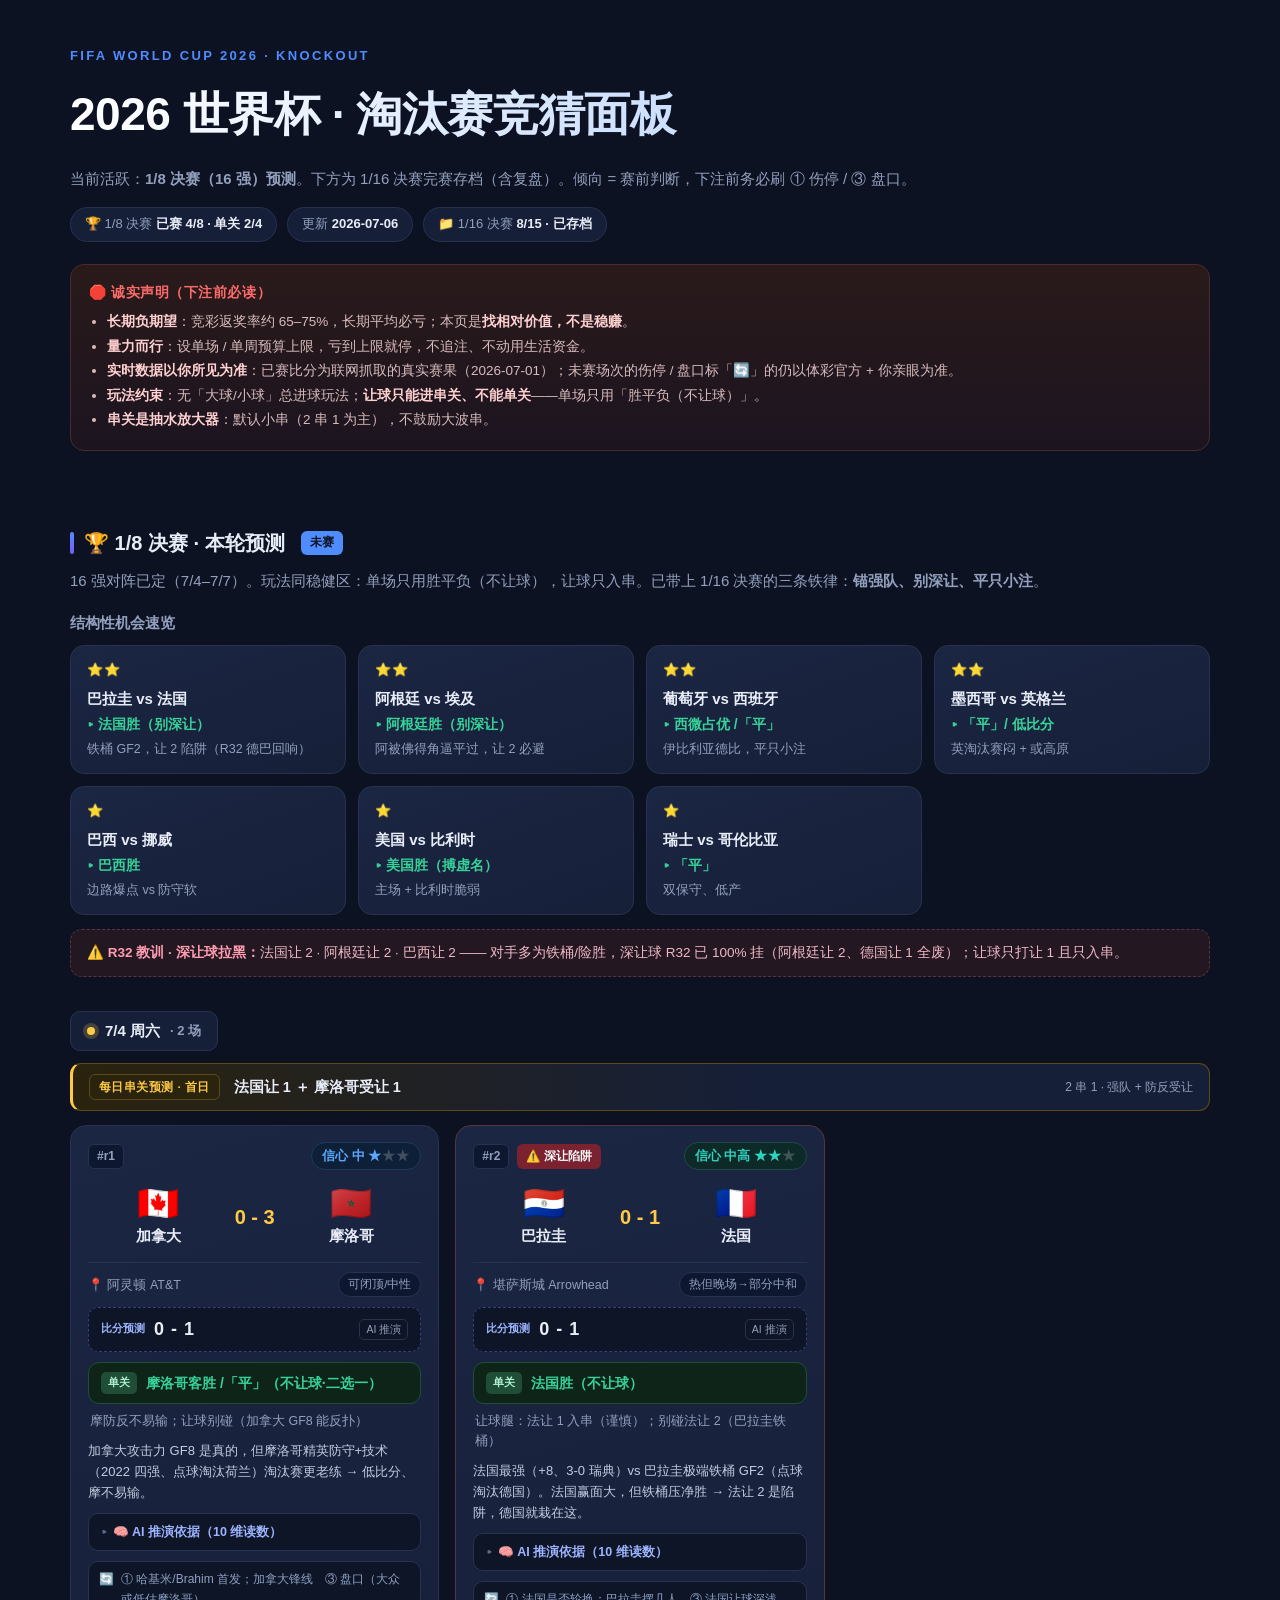
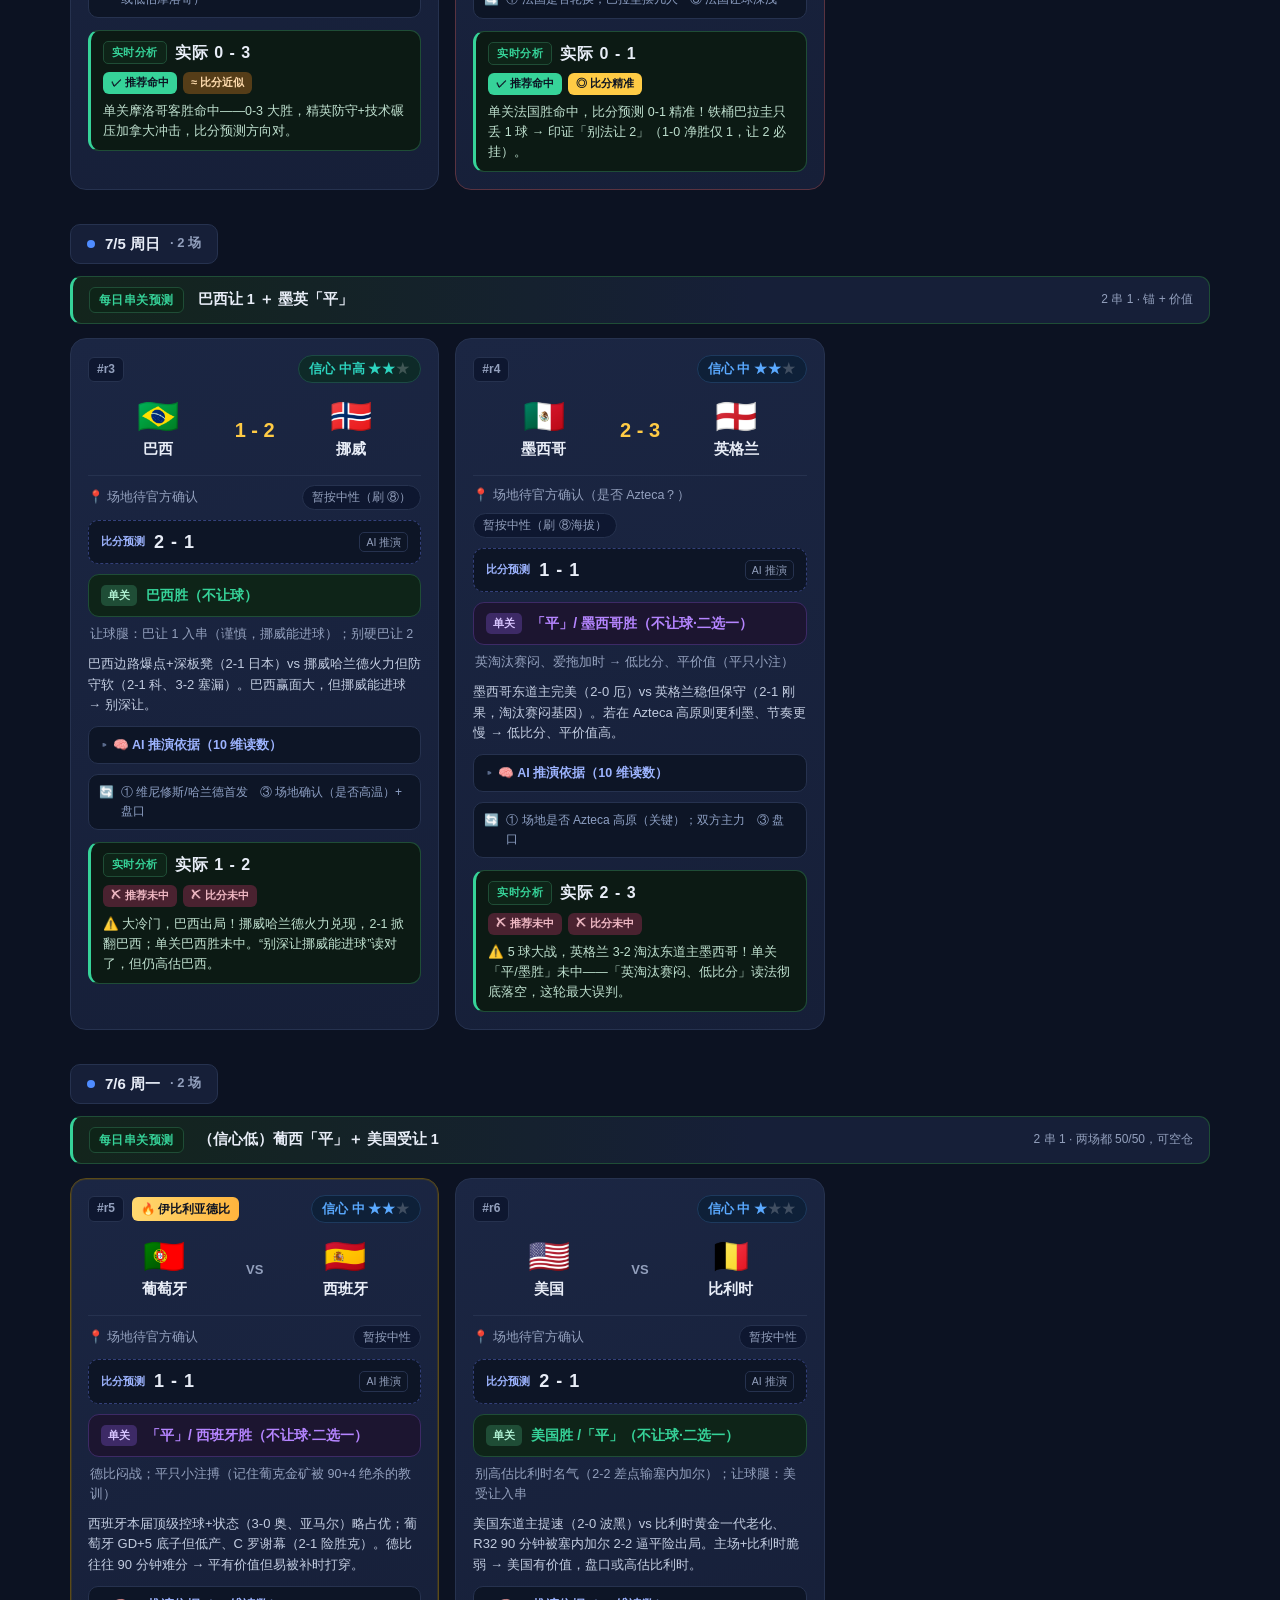
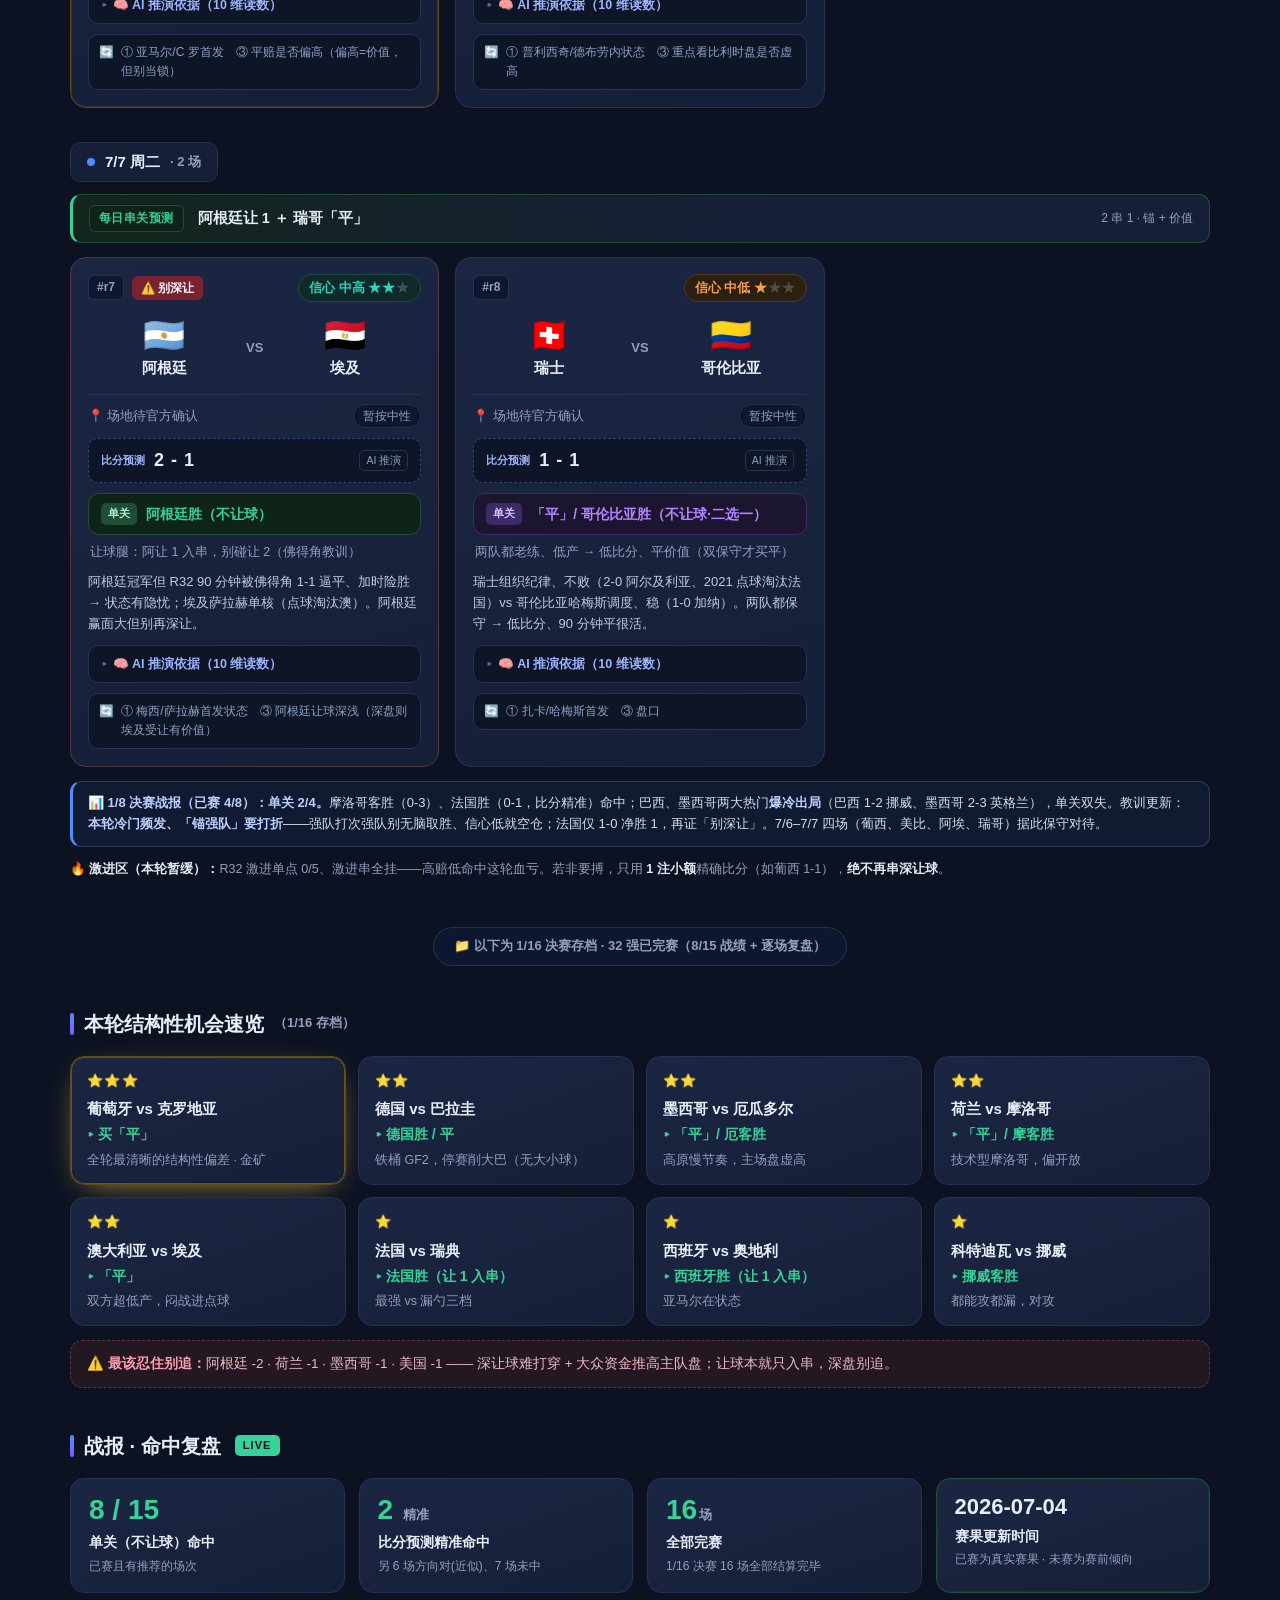
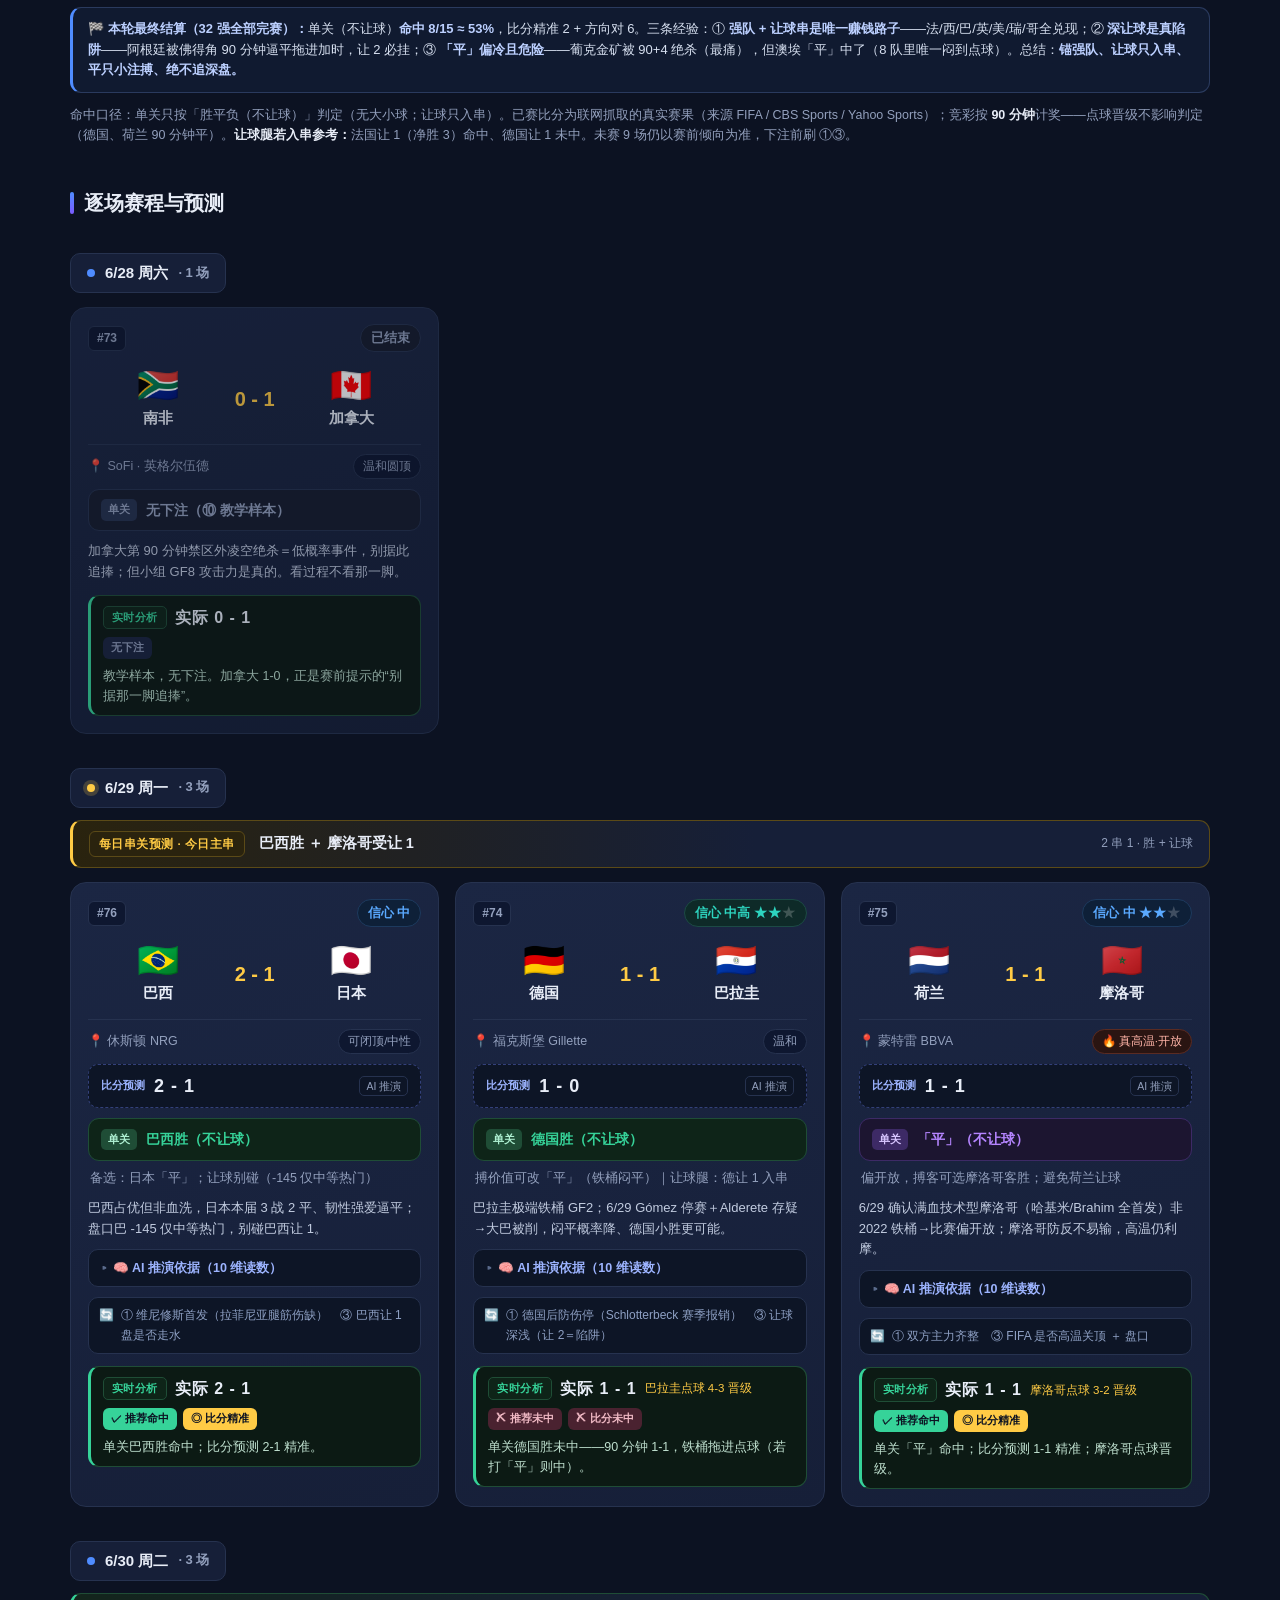
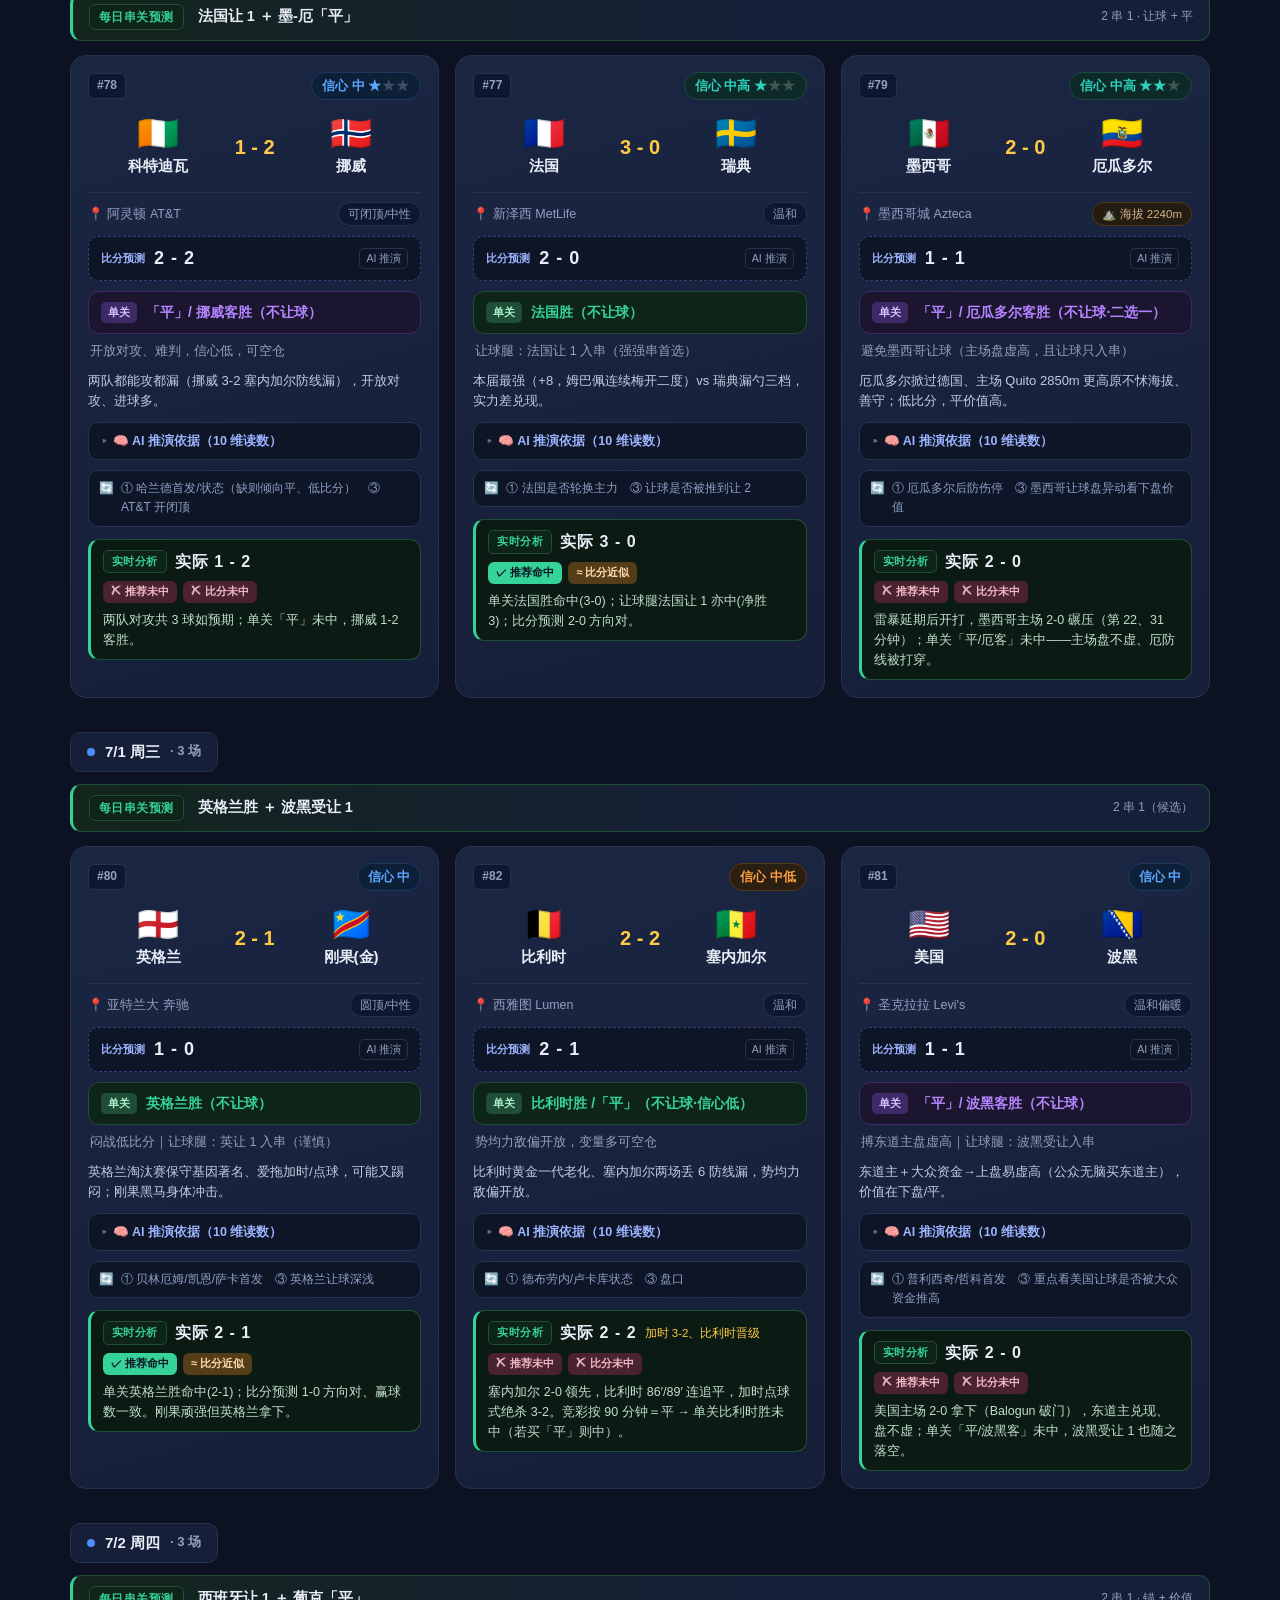
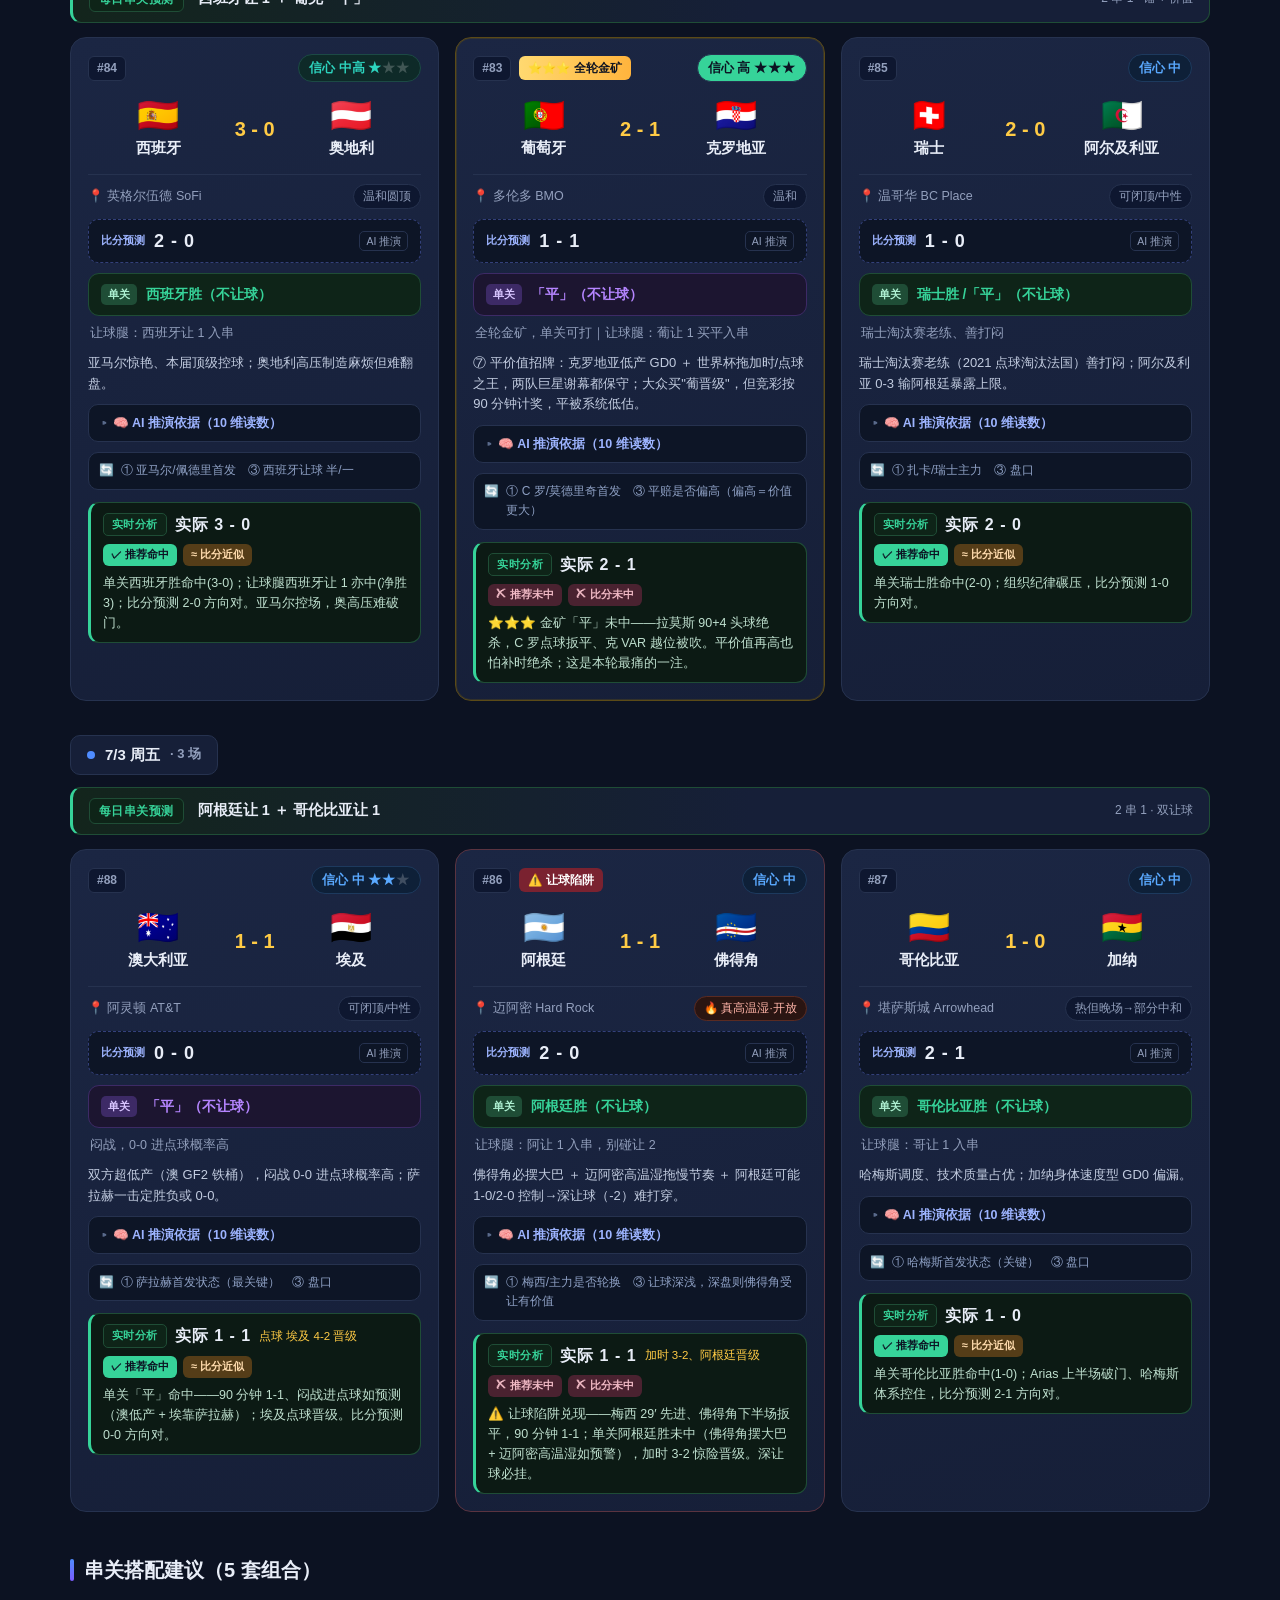
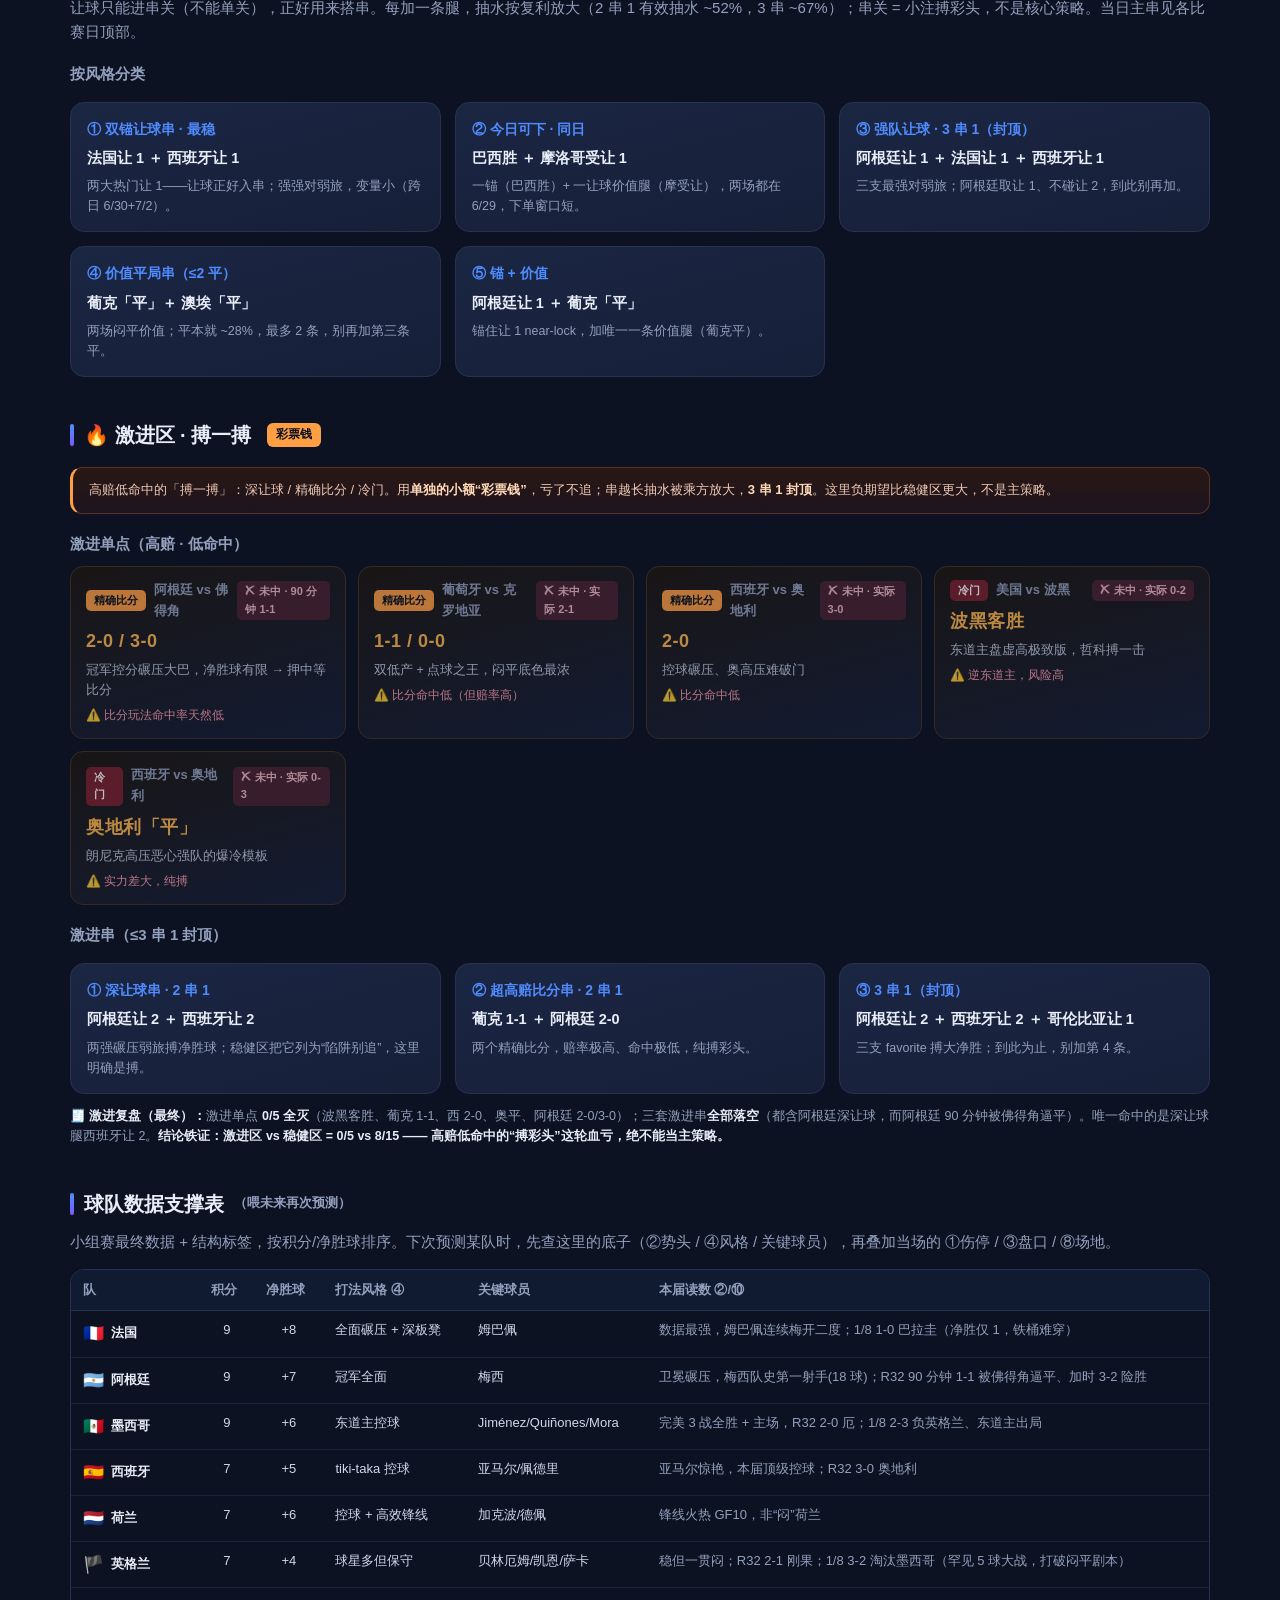
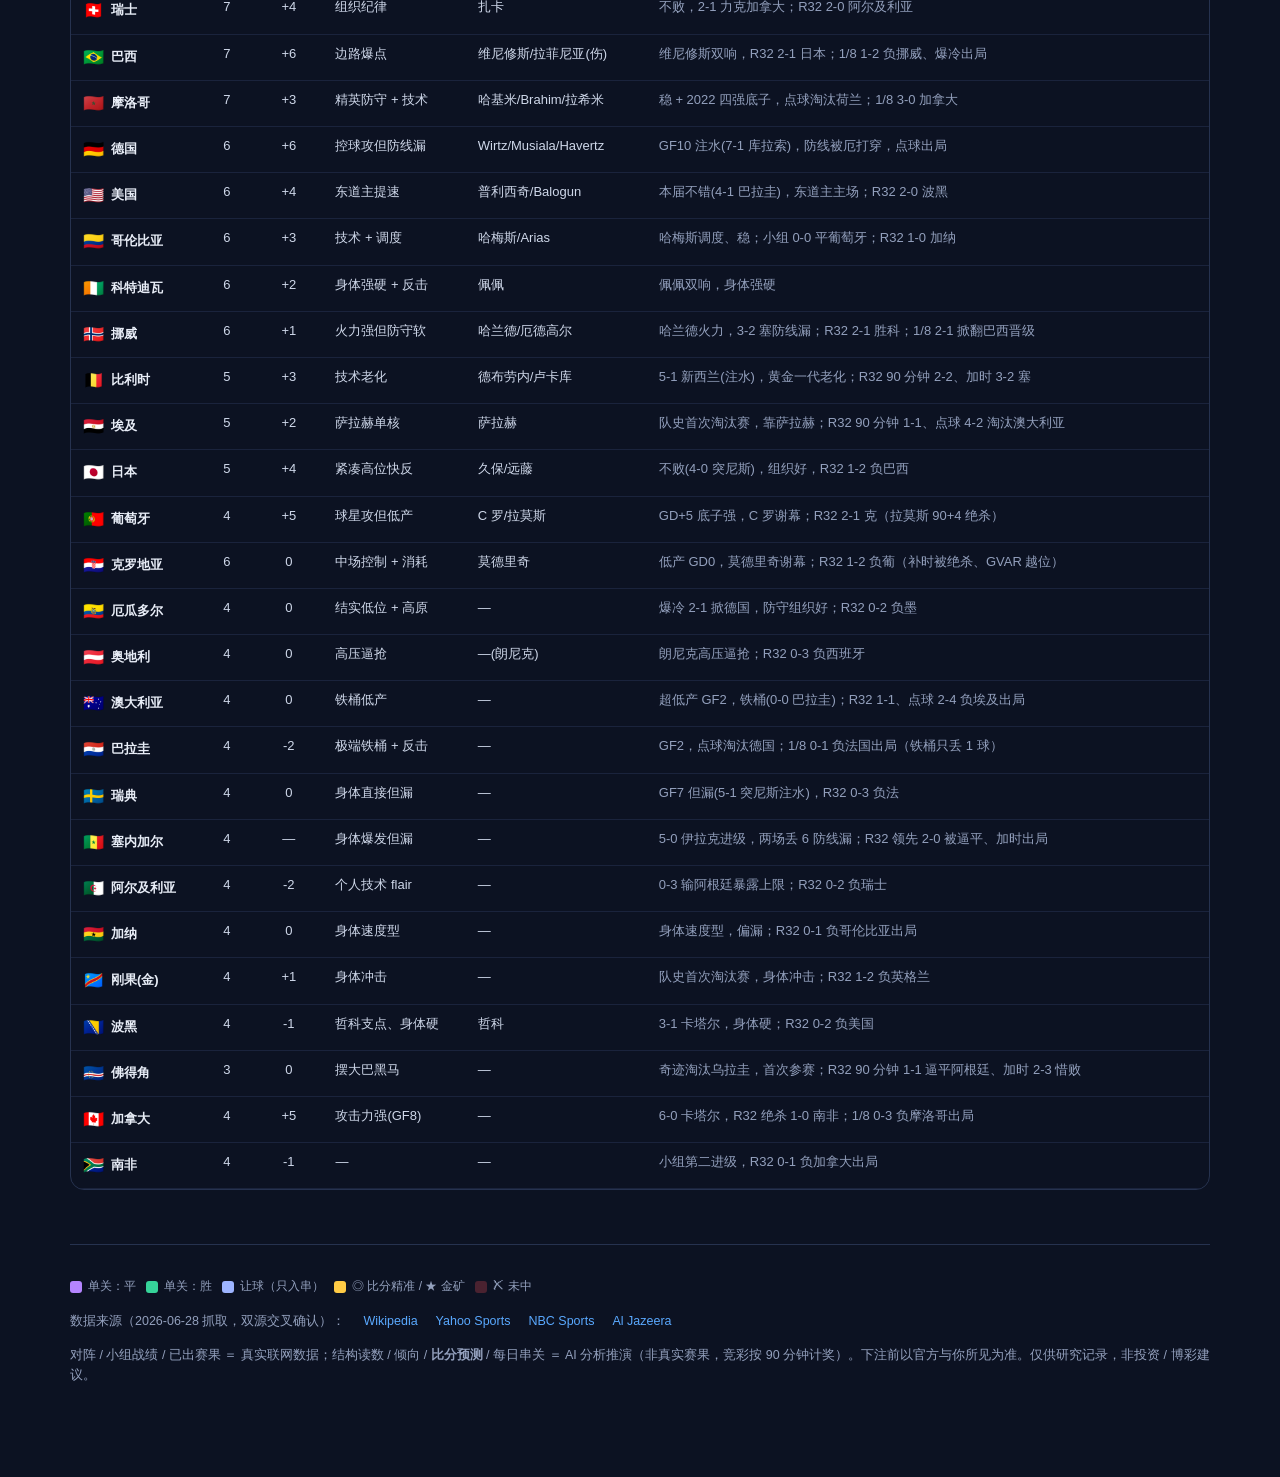
==== commit 492035cd: "feat(blog): 更新 1/8 决赛前 4 场赛果（两大冷门） - 摩洛哥 3-0 加拿大 → 单关摩洛哥客胜命中 - 法国 1-0 巴拉圭 → 单关法国胜命中、比分预测精准（净胜仅 1，再证别" ====
--- a/docs/public/worldcup-2026.html
+++ b/docs/public/worldcup-2026.html
@@ -243,8 +243,8 @@
     <h1>2026 世界杯 · 淘汰赛竞猜面板</h1>
     <p class="sub">当前活跃：<b>1/8 决赛（16 强）预测</b>。下方为 1/16 决赛完赛存档（含复盘）。倾向 = 赛前判断，下注前务必刷 ① 伤停 / ③ 盘口。</p>
     <div class="meta-row">
-      <span class="chip">🏆 1/8 决赛 <b>7/4 – 7/7 · 8 场</b></span>
-      <span class="chip">更新 <b>2026-07-04</b></span>
+      <span class="chip">🏆 1/8 决赛 <b>已赛 4/8 · 单关 2/4</b></span>
+      <span class="chip">更新 <b>2026-07-06</b></span>
       <span class="chip">📁 1/16 决赛 <b>8/15 · 已存档</b></span>
     </div>
     <div class="warn">
@@ -280,7 +280,7 @@
     </div>
     <div class="teams">
       <div class="team"><span class="flag">🇨🇦</span><span class="tname">加拿大</span></div>
-      <span class="vs">VS</span>
+      <span class="score">0 - 3</span>
       <div class="team"><span class="flag">🇲🇦</span><span class="tname">摩洛哥</span></div>
     </div>
     <div class="venue">
@@ -293,7 +293,7 @@
     <div class="logic">加拿大攻击力 GF8 是真的，但摩洛哥精英防守+技术（2022 四强、点球淘汰荷兰）淘汰赛更老练 → 低比分、摩不易输。</div>
     <details class="basis"><summary>🧠 AI 推演依据（10 维读数）</summary><div class="basis-body"><div class="bz"><span class="bz-k">②R32</span><span class="bz-v">加拿大 90 分钟绝杀南非、GF8｜摩洛哥点球淘汰荷兰（1-1）</span></div><div class="bz"><span class="bz-k">④风格</span><span class="bz-v">加拿大冲击 vs 摩洛哥精英防守+技术</span></div><div class="bz"><span class="bz-k">⑦淘汰赛</span><span class="bz-v">摩洛哥更老练（2022 四强、点球王）</span></div><div class="bz"><span class="bz-k">结论</span><span class="bz-v">低比分，摩不易输；单关取平/摩客</span></div></div></details>
     <div class="refresh"><span class="ref-ic">🔄</span>① 哈基米/Brahim 首发；加拿大锋线　③ 盘口（大众或低估摩洛哥）</div>
-    
+    <div class="review"><div class="rv-top"><span class="rv-label">实时分析</span><span class="rv-actual">实际 0 - 3</span></div><div class="rv-badges"><span class="rb hit">✓ 推荐命中</span><span class="rb near">≈ 比分近似</span></div><div class="rv-text">单关摩洛哥客胜命中——0-3 大胜，精英防守+技术碾压加拿大冲击，比分预测方向对。</div></div>
   </article>
   <article class="card midhigh trap">
     <div class="card-top">
@@ -304,20 +304,20 @@
     </div>
     <div class="teams">
       <div class="team"><span class="flag">🇵🇾</span><span class="tname">巴拉圭</span></div>
-      <span class="vs">VS</span>
+      <span class="score">0 - 1</span>
       <div class="team"><span class="flag">🇫🇷</span><span class="tname">法国</span></div>
     </div>
     <div class="venue">
       <span>📍 堪萨斯城 Arrowhead</span>
       <span class="venue-tag">热但晚场→部分中和</span>
     </div>
-    <div class="scorepred"><span class="sp-label">比分预测</span><span class="sp-val">1 - 0</span><span class="sp-note">AI 推演</span></div>
+    <div class="scorepred"><span class="sp-label">比分预测</span><span class="sp-val">0 - 1</span><span class="sp-note">AI 推演</span></div>
     <div class="pick p-safe"><span class="pick-label">单关</span><span class="pick-text">法国胜（不让球）</span></div>
     <div class="play">让球腿：法让 1 入串（谨慎）；别碰法让 2（巴拉圭铁桶）</div>
     <div class="logic">法国最强（+8、3-0 瑞典）vs 巴拉圭极端铁桶 GF2（点球淘汰德国）。法国赢面大，但铁桶压净胜 → 法让 2 是陷阱，德国就栽在这。</div>
     <details class="basis"><summary>🧠 AI 推演依据（10 维读数）</summary><div class="basis-body"><div class="bz"><span class="bz-k">②R32</span><span class="bz-v">法国 3-0 瑞典、最强 +8｜巴拉圭点球淘汰德国、极端铁桶 GF2</span></div><div class="bz"><span class="bz-k">④风格</span><span class="bz-v">法国控球攻 vs 低位铁桶</span></div><div class="bz"><span class="bz-k">⑦⑧</span><span class="bz-v">铁桶压净胜 → 深让球（-2）陷阱，德国前车之鉴</span></div><div class="bz"><span class="bz-k">结论</span><span class="bz-v">法国胜；让 1 入串、别让 2</span></div></div></details>
     <div class="refresh"><span class="ref-ic">🔄</span>① 法国是否轮换；巴拉圭摆几人　③ 法国让球深浅</div>
-    
+    <div class="review"><div class="rv-top"><span class="rv-label">实时分析</span><span class="rv-actual">实际 0 - 1</span></div><div class="rv-badges"><span class="rb hit">✓ 推荐命中</span><span class="rb exact">◎ 比分精准</span></div><div class="rv-text">单关法国胜命中，比分预测 0-1 精准！铁桶巴拉圭只丢 1 球 → 印证「别法让 2」（1-0 净胜仅 1，让 2 必挂）。</div></div>
   </article></div>
   </div>
   <div class="day">
@@ -333,7 +333,7 @@
     </div>
     <div class="teams">
       <div class="team"><span class="flag">🇧🇷</span><span class="tname">巴西</span></div>
-      <span class="vs">VS</span>
+      <span class="score">1 - 2</span>
       <div class="team"><span class="flag">🇳🇴</span><span class="tname">挪威</span></div>
     </div>
     <div class="venue">
@@ -346,7 +346,7 @@
     <div class="logic">巴西边路爆点+深板凳（2-1 日本）vs 挪威哈兰德火力但防守软（2-1 科、3-2 塞漏）。巴西赢面大，但挪威能进球 → 别深让。</div>
     <details class="basis"><summary>🧠 AI 推演依据（10 维读数）</summary><div class="basis-body"><div class="bz"><span class="bz-k">②R32</span><span class="bz-v">巴西 2-1 日本、维尼修斯｜挪威 2-1 科、哈兰德火力但防守软</span></div><div class="bz"><span class="bz-k">④风格</span><span class="bz-v">巴西边路爆点+深板凳 vs 挪威攻强守漏</span></div><div class="bz"><span class="bz-k">⑩校准</span><span class="bz-v">挪威能进球，别硬深让</span></div><div class="bz"><span class="bz-k">结论</span><span class="bz-v">巴西胜；让 1 入串、别让 2</span></div></div></details>
     <div class="refresh"><span class="ref-ic">🔄</span>① 维尼修斯/哈兰德首发　③ 场地确认（是否高温）+ 盘口</div>
-    
+    <div class="review"><div class="rv-top"><span class="rv-label">实时分析</span><span class="rv-actual">实际 1 - 2</span></div><div class="rv-badges"><span class="rb miss">✗ 推荐未中</span><span class="rb miss">✗ 比分未中</span></div><div class="rv-text">⚠️ 大冷门，巴西出局！挪威哈兰德火力兑现，2-1 掀翻巴西；单关巴西胜未中。“别深让挪威能进球”读对了，但仍高估巴西。</div></div>
   </article>
   <article class="card mid">
     <div class="card-top">
@@ -357,7 +357,7 @@
     </div>
     <div class="teams">
       <div class="team"><span class="flag">🇲🇽</span><span class="tname">墨西哥</span></div>
-      <span class="vs">VS</span>
+      <span class="score">2 - 3</span>
       <div class="team"><span class="flag">🏴󠁧󠁢󠁥󠁮󠁧󠁿</span><span class="tname">英格兰</span></div>
     </div>
     <div class="venue">
@@ -370,7 +370,7 @@
     <div class="logic">墨西哥东道主完美（2-0 厄）vs 英格兰稳但保守（2-1 刚果，淘汰赛闷基因）。若在 Azteca 高原则更利墨、节奏更慢 → 低比分、平价值高。</div>
     <details class="basis"><summary>🧠 AI 推演依据（10 维读数）</summary><div class="basis-body"><div class="bz"><span class="bz-k">②R32</span><span class="bz-v">墨西哥 2-0 厄、东道主完美｜英格兰 2-1 刚果、淘汰赛闷</span></div><div class="bz"><span class="bz-k">⑦淘汰赛</span><span class="bz-v">英格兰保守爱拖加时/点球</span></div><div class="bz"><span class="bz-k">⑧场地</span><span class="bz-v">若 Azteca 高原 → 更慢、更利墨</span></div><div class="bz"><span class="bz-k">结论</span><span class="bz-v">低比分、平价值；平只小注</span></div></div></details>
     <div class="refresh"><span class="ref-ic">🔄</span>① 场地是否 Azteca 高原（关键）；双方主力　③ 盘口</div>
-    
+    <div class="review"><div class="rv-top"><span class="rv-label">实时分析</span><span class="rv-actual">实际 2 - 3</span></div><div class="rv-badges"><span class="rb miss">✗ 推荐未中</span><span class="rb miss">✗ 比分未中</span></div><div class="rv-text">⚠️ 5 球大战，英格兰 3-2 淘汰东道主墨西哥！单关「平/墨胜」未中——「英淘汰赛闷、低比分」读法彻底落空，这轮最大误判。</div></div>
   </article></div>
   </div>
   <div class="day">
@@ -479,6 +479,7 @@
     
   </article></div>
   </div>
+  <p class="calib"><b>📊 1/8 决赛战报（已赛 4/8）：单关 2/4。</b>摩洛哥客胜（0-3）、法国胜（0-1，比分精准）命中；巴西、墨西哥两大热门<b>爆冷出局</b>（巴西 1-2 挪威、墨西哥 2-3 英格兰），单关双失。教训更新：<b>本轮冷门频发、「锚强队」要打折</b>——强队打次强队别无脑取胜、信心低就空仓；法国仅 1-0 净胜 1，再证「别深让」。7/6–7/7 四场（葡西、美比、阿埃、瑞哥）据此保守对待。</p>
   <p class="rp-note">🔥 <b>激进区（本轮暂缓）：</b>R32 激进单点 0/5、激进串全挂——高赔低命中这轮血亏。若非要搏，只用 <b>1 注小额</b>精确比分（如葡西 1-1），<b>绝不再串深让球</b>。</p>
 
   <div class="archive-divider"><span>📁 以下为 1/16 决赛存档 · 32 强已完赛（8/15 战绩 + 逐场复盘）</span></div>
@@ -953,7 +954,7 @@
     <table class="tt">
       <thead><tr><th>队</th><th>积分</th><th>净胜球</th><th>打法风格 ④</th><th>关键球员</th><th>本届读数 ②/⑩</th></tr></thead>
       <tbody>
-        <tr><td class="tm"><span class="tf">🇫🇷</span>法国</td><td class="tc">9</td><td class="tc">+8</td><td>全面碾压 + 深板凳</td><td>姆巴佩</td><td class="td-read">数据最强，姆巴佩连续梅开二度</td></tr><tr><td class="tm"><span class="tf">🇦🇷</span>阿根廷</td><td class="tc">9</td><td class="tc">+7</td><td>冠军全面</td><td>梅西</td><td class="td-read">卫冕碾压，梅西队史第一射手(18 球)；R32 90 分钟 1-1 被佛得角逼平、加时 3-2 险胜</td></tr><tr><td class="tm"><span class="tf">🇲🇽</span>墨西哥</td><td class="tc">9</td><td class="tc">+6</td><td>东道主控球</td><td>Jiménez/Quiñones/Mora</td><td class="td-read">完美 3 战全胜 + 主场，R32 2-0 厄</td></tr><tr><td class="tm"><span class="tf">🇪🇸</span>西班牙</td><td class="tc">7</td><td class="tc">+5</td><td>tiki-taka 控球</td><td>亚马尔/佩德里</td><td class="td-read">亚马尔惊艳，本届顶级控球；R32 3-0 奥地利</td></tr><tr><td class="tm"><span class="tf">🇳🇱</span>荷兰</td><td class="tc">7</td><td class="tc">+6</td><td>控球 + 高效锋线</td><td>加克波/德佩</td><td class="td-read">锋线火热 GF10，非“闷”荷兰</td></tr><tr><td class="tm"><span class="tf">🏴</span>英格兰</td><td class="tc">7</td><td class="tc">+4</td><td>球星多但保守</td><td>贝林厄姆/凯恩/萨卡</td><td class="td-read">稳但一贯闷（淘汰赛保守基因）；R32 2-1 刚果</td></tr><tr><td class="tm"><span class="tf">🇨🇭</span>瑞士</td><td class="tc">7</td><td class="tc">+4</td><td>组织纪律</td><td>扎卡</td><td class="td-read">不败，2-1 力克加拿大；R32 2-0 阿尔及利亚</td></tr><tr><td class="tm"><span class="tf">🇧🇷</span>巴西</td><td class="tc">7</td><td class="tc">+6</td><td>边路爆点</td><td>维尼修斯/拉菲尼亚(伤)</td><td class="td-read">维尼修斯双响，R32 2-1 日本</td></tr><tr><td class="tm"><span class="tf">🇲🇦</span>摩洛哥</td><td class="tc">7</td><td class="tc">+3</td><td>精英防守 + 技术</td><td>哈基米/Brahim/拉希米</td><td class="td-read">稳 + 2022 四强底子，点球淘汰荷兰</td></tr><tr><td class="tm"><span class="tf">🇩🇪</span>德国</td><td class="tc">6</td><td class="tc">+6</td><td>控球攻但防线漏</td><td>Wirtz/Musiala/Havertz</td><td class="td-read">GF10 注水(7-1 库拉索)，防线被厄打穿，点球出局</td></tr><tr><td class="tm"><span class="tf">🇺🇸</span>美国</td><td class="tc">6</td><td class="tc">+4</td><td>东道主提速</td><td>普利西奇/Balogun</td><td class="td-read">本届不错(4-1 巴拉圭)，东道主主场；R32 2-0 波黑</td></tr><tr><td class="tm"><span class="tf">🇨🇴</span>哥伦比亚</td><td class="tc">6</td><td class="tc">+3</td><td>技术 + 调度</td><td>哈梅斯/Arias</td><td class="td-read">哈梅斯调度、稳；小组 0-0 平葡萄牙；R32 1-0 加纳</td></tr><tr><td class="tm"><span class="tf">🇨🇮</span>科特迪瓦</td><td class="tc">6</td><td class="tc">+2</td><td>身体强硬 + 反击</td><td>佩佩</td><td class="td-read">佩佩双响，身体强硬</td></tr><tr><td class="tm"><span class="tf">🇳🇴</span>挪威</td><td class="tc">6</td><td class="tc">+1</td><td>火力强但防守软</td><td>哈兰德/厄德高尔</td><td class="td-read">哈兰德火力，3-2 塞防线漏；R32 2-1 胜科</td></tr><tr><td class="tm"><span class="tf">🇧🇪</span>比利时</td><td class="tc">5</td><td class="tc">+3</td><td>技术老化</td><td>德布劳内/卢卡库</td><td class="td-read">5-1 新西兰(注水)，黄金一代老化；R32 90 分钟 2-2、加时 3-2 塞</td></tr><tr><td class="tm"><span class="tf">🇪🇬</span>埃及</td><td class="tc">5</td><td class="tc">+2</td><td>萨拉赫单核</td><td>萨拉赫</td><td class="td-read">队史首次淘汰赛，靠萨拉赫；R32 90 分钟 1-1、点球 4-2 淘汰澳大利亚</td></tr><tr><td class="tm"><span class="tf">🇯🇵</span>日本</td><td class="tc">5</td><td class="tc">+4</td><td>紧凑高位快反</td><td>久保/远藤</td><td class="td-read">不败(4-0 突尼斯)，组织好，R32 1-2 负巴西</td></tr><tr><td class="tm"><span class="tf">🇵🇹</span>葡萄牙</td><td class="tc">4</td><td class="tc">+5</td><td>球星攻但低产</td><td>C 罗/拉莫斯</td><td class="td-read">GD+5 底子强，C 罗谢幕；R32 2-1 克（拉莫斯 90+4 绝杀）</td></tr><tr><td class="tm"><span class="tf">🇭🇷</span>克罗地亚</td><td class="tc">6</td><td class="tc">0</td><td>中场控制 + 消耗</td><td>莫德里奇</td><td class="td-read">低产 GD0，莫德里奇谢幕；R32 1-2 负葡（补时被绝杀、GVAR 越位）</td></tr><tr><td class="tm"><span class="tf">🇪🇨</span>厄瓜多尔</td><td class="tc">4</td><td class="tc">0</td><td>结实低位 + 高原</td><td>—</td><td class="td-read">爆冷 2-1 掀德国，防守组织好；R32 0-2 负墨</td></tr><tr><td class="tm"><span class="tf">🇦🇹</span>奥地利</td><td class="tc">4</td><td class="tc">0</td><td>高压逼抢</td><td>—(朗尼克)</td><td class="td-read">朗尼克高压逼抢；R32 0-3 负西班牙</td></tr><tr><td class="tm"><span class="tf">🇦🇺</span>澳大利亚</td><td class="tc">4</td><td class="tc">0</td><td>铁桶低产</td><td>—</td><td class="td-read">超低产 GF2，铁桶(0-0 巴拉圭)；R32 1-1、点球 2-4 负埃及出局</td></tr><tr><td class="tm"><span class="tf">🇵🇾</span>巴拉圭</td><td class="tc">4</td><td class="tc">-2</td><td>极端铁桶 + 反击</td><td>—</td><td class="td-read">GF2，10 人仍 1-0 赢土耳其；R32 点球淘汰德</td></tr><tr><td class="tm"><span class="tf">🇸🇪</span>瑞典</td><td class="tc">4</td><td class="tc">0</td><td>身体直接但漏</td><td>—</td><td class="td-read">GF7 但漏(5-1 突尼斯注水)，R32 0-3 负法</td></tr><tr><td class="tm"><span class="tf">🇸🇳</span>塞内加尔</td><td class="tc">4</td><td class="tc">—</td><td>身体爆发但漏</td><td>—</td><td class="td-read">5-0 伊拉克进级，两场丢 6 防线漏；R32 领先 2-0 被逼平、加时出局</td></tr><tr><td class="tm"><span class="tf">🇩🇿</span>阿尔及利亚</td><td class="tc">4</td><td class="tc">-2</td><td>个人技术 flair</td><td>—</td><td class="td-read">0-3 输阿根廷暴露上限；R32 0-2 负瑞士</td></tr><tr><td class="tm"><span class="tf">🇬🇭</span>加纳</td><td class="tc">4</td><td class="tc">0</td><td>身体速度型</td><td>—</td><td class="td-read">身体速度型，偏漏；R32 0-1 负哥伦比亚出局</td></tr><tr><td class="tm"><span class="tf">🇨🇩</span>刚果(金)</td><td class="tc">4</td><td class="tc">+1</td><td>身体冲击</td><td>—</td><td class="td-read">队史首次淘汰赛，身体冲击；R32 1-2 负英格兰</td></tr><tr><td class="tm"><span class="tf">🇧🇦</span>波黑</td><td class="tc">4</td><td class="tc">-1</td><td>哲科支点、身体硬</td><td>哲科</td><td class="td-read">3-1 卡塔尔，身体硬；R32 0-2 负美国</td></tr><tr><td class="tm"><span class="tf">🇨🇻</span>佛得角</td><td class="tc">3</td><td class="tc">0</td><td>摆大巴黑马</td><td>—</td><td class="td-read">奇迹淘汰乌拉圭，首次参赛；R32 90 分钟 1-1 逼平阿根廷、加时 2-3 惜败</td></tr><tr><td class="tm"><span class="tf">🇨🇦</span>加拿大</td><td class="tc">4</td><td class="tc">+5</td><td>攻击力强(GF8)</td><td>—</td><td class="td-read">6-0 卡塔尔，R32 90 分钟绝杀 1-0 南非</td></tr><tr><td class="tm"><span class="tf">🇿🇦</span>南非</td><td class="tc">4</td><td class="tc">-1</td><td>—</td><td>—</td><td class="td-read">小组第二进级，R32 0-1 负加拿大出局</td></tr>
+        <tr><td class="tm"><span class="tf">🇫🇷</span>法国</td><td class="tc">9</td><td class="tc">+8</td><td>全面碾压 + 深板凳</td><td>姆巴佩</td><td class="td-read">数据最强，姆巴佩连续梅开二度；1/8 1-0 巴拉圭（净胜仅 1，铁桶难穿）</td></tr><tr><td class="tm"><span class="tf">🇦🇷</span>阿根廷</td><td class="tc">9</td><td class="tc">+7</td><td>冠军全面</td><td>梅西</td><td class="td-read">卫冕碾压，梅西队史第一射手(18 球)；R32 90 分钟 1-1 被佛得角逼平、加时 3-2 险胜</td></tr><tr><td class="tm"><span class="tf">🇲🇽</span>墨西哥</td><td class="tc">9</td><td class="tc">+6</td><td>东道主控球</td><td>Jiménez/Quiñones/Mora</td><td class="td-read">完美 3 战全胜 + 主场，R32 2-0 厄；1/8 2-3 负英格兰、东道主出局</td></tr><tr><td class="tm"><span class="tf">🇪🇸</span>西班牙</td><td class="tc">7</td><td class="tc">+5</td><td>tiki-taka 控球</td><td>亚马尔/佩德里</td><td class="td-read">亚马尔惊艳，本届顶级控球；R32 3-0 奥地利</td></tr><tr><td class="tm"><span class="tf">🇳🇱</span>荷兰</td><td class="tc">7</td><td class="tc">+6</td><td>控球 + 高效锋线</td><td>加克波/德佩</td><td class="td-read">锋线火热 GF10，非“闷”荷兰</td></tr><tr><td class="tm"><span class="tf">🏴</span>英格兰</td><td class="tc">7</td><td class="tc">+4</td><td>球星多但保守</td><td>贝林厄姆/凯恩/萨卡</td><td class="td-read">稳但一贯闷；R32 2-1 刚果；1/8 3-2 淘汰墨西哥（罕见 5 球大战，打破闷平剧本）</td></tr><tr><td class="tm"><span class="tf">🇨🇭</span>瑞士</td><td class="tc">7</td><td class="tc">+4</td><td>组织纪律</td><td>扎卡</td><td class="td-read">不败，2-1 力克加拿大；R32 2-0 阿尔及利亚</td></tr><tr><td class="tm"><span class="tf">🇧🇷</span>巴西</td><td class="tc">7</td><td class="tc">+6</td><td>边路爆点</td><td>维尼修斯/拉菲尼亚(伤)</td><td class="td-read">维尼修斯双响，R32 2-1 日本；1/8 1-2 负挪威、爆冷出局</td></tr><tr><td class="tm"><span class="tf">🇲🇦</span>摩洛哥</td><td class="tc">7</td><td class="tc">+3</td><td>精英防守 + 技术</td><td>哈基米/Brahim/拉希米</td><td class="td-read">稳 + 2022 四强底子，点球淘汰荷兰；1/8 3-0 加拿大</td></tr><tr><td class="tm"><span class="tf">🇩🇪</span>德国</td><td class="tc">6</td><td class="tc">+6</td><td>控球攻但防线漏</td><td>Wirtz/Musiala/Havertz</td><td class="td-read">GF10 注水(7-1 库拉索)，防线被厄打穿，点球出局</td></tr><tr><td class="tm"><span class="tf">🇺🇸</span>美国</td><td class="tc">6</td><td class="tc">+4</td><td>东道主提速</td><td>普利西奇/Balogun</td><td class="td-read">本届不错(4-1 巴拉圭)，东道主主场；R32 2-0 波黑</td></tr><tr><td class="tm"><span class="tf">🇨🇴</span>哥伦比亚</td><td class="tc">6</td><td class="tc">+3</td><td>技术 + 调度</td><td>哈梅斯/Arias</td><td class="td-read">哈梅斯调度、稳；小组 0-0 平葡萄牙；R32 1-0 加纳</td></tr><tr><td class="tm"><span class="tf">🇨🇮</span>科特迪瓦</td><td class="tc">6</td><td class="tc">+2</td><td>身体强硬 + 反击</td><td>佩佩</td><td class="td-read">佩佩双响，身体强硬</td></tr><tr><td class="tm"><span class="tf">🇳🇴</span>挪威</td><td class="tc">6</td><td class="tc">+1</td><td>火力强但防守软</td><td>哈兰德/厄德高尔</td><td class="td-read">哈兰德火力，3-2 塞防线漏；R32 2-1 胜科；1/8 2-1 掀翻巴西晋级</td></tr><tr><td class="tm"><span class="tf">🇧🇪</span>比利时</td><td class="tc">5</td><td class="tc">+3</td><td>技术老化</td><td>德布劳内/卢卡库</td><td class="td-read">5-1 新西兰(注水)，黄金一代老化；R32 90 分钟 2-2、加时 3-2 塞</td></tr><tr><td class="tm"><span class="tf">🇪🇬</span>埃及</td><td class="tc">5</td><td class="tc">+2</td><td>萨拉赫单核</td><td>萨拉赫</td><td class="td-read">队史首次淘汰赛，靠萨拉赫；R32 90 分钟 1-1、点球 4-2 淘汰澳大利亚</td></tr><tr><td class="tm"><span class="tf">🇯🇵</span>日本</td><td class="tc">5</td><td class="tc">+4</td><td>紧凑高位快反</td><td>久保/远藤</td><td class="td-read">不败(4-0 突尼斯)，组织好，R32 1-2 负巴西</td></tr><tr><td class="tm"><span class="tf">🇵🇹</span>葡萄牙</td><td class="tc">4</td><td class="tc">+5</td><td>球星攻但低产</td><td>C 罗/拉莫斯</td><td class="td-read">GD+5 底子强，C 罗谢幕；R32 2-1 克（拉莫斯 90+4 绝杀）</td></tr><tr><td class="tm"><span class="tf">🇭🇷</span>克罗地亚</td><td class="tc">6</td><td class="tc">0</td><td>中场控制 + 消耗</td><td>莫德里奇</td><td class="td-read">低产 GD0，莫德里奇谢幕；R32 1-2 负葡（补时被绝杀、GVAR 越位）</td></tr><tr><td class="tm"><span class="tf">🇪🇨</span>厄瓜多尔</td><td class="tc">4</td><td class="tc">0</td><td>结实低位 + 高原</td><td>—</td><td class="td-read">爆冷 2-1 掀德国，防守组织好；R32 0-2 负墨</td></tr><tr><td class="tm"><span class="tf">🇦🇹</span>奥地利</td><td class="tc">4</td><td class="tc">0</td><td>高压逼抢</td><td>—(朗尼克)</td><td class="td-read">朗尼克高压逼抢；R32 0-3 负西班牙</td></tr><tr><td class="tm"><span class="tf">🇦🇺</span>澳大利亚</td><td class="tc">4</td><td class="tc">0</td><td>铁桶低产</td><td>—</td><td class="td-read">超低产 GF2，铁桶(0-0 巴拉圭)；R32 1-1、点球 2-4 负埃及出局</td></tr><tr><td class="tm"><span class="tf">🇵🇾</span>巴拉圭</td><td class="tc">4</td><td class="tc">-2</td><td>极端铁桶 + 反击</td><td>—</td><td class="td-read">GF2，点球淘汰德国；1/8 0-1 负法国出局（铁桶只丢 1 球）</td></tr><tr><td class="tm"><span class="tf">🇸🇪</span>瑞典</td><td class="tc">4</td><td class="tc">0</td><td>身体直接但漏</td><td>—</td><td class="td-read">GF7 但漏(5-1 突尼斯注水)，R32 0-3 负法</td></tr><tr><td class="tm"><span class="tf">🇸🇳</span>塞内加尔</td><td class="tc">4</td><td class="tc">—</td><td>身体爆发但漏</td><td>—</td><td class="td-read">5-0 伊拉克进级，两场丢 6 防线漏；R32 领先 2-0 被逼平、加时出局</td></tr><tr><td class="tm"><span class="tf">🇩🇿</span>阿尔及利亚</td><td class="tc">4</td><td class="tc">-2</td><td>个人技术 flair</td><td>—</td><td class="td-read">0-3 输阿根廷暴露上限；R32 0-2 负瑞士</td></tr><tr><td class="tm"><span class="tf">🇬🇭</span>加纳</td><td class="tc">4</td><td class="tc">0</td><td>身体速度型</td><td>—</td><td class="td-read">身体速度型，偏漏；R32 0-1 负哥伦比亚出局</td></tr><tr><td class="tm"><span class="tf">🇨🇩</span>刚果(金)</td><td class="tc">4</td><td class="tc">+1</td><td>身体冲击</td><td>—</td><td class="td-read">队史首次淘汰赛，身体冲击；R32 1-2 负英格兰</td></tr><tr><td class="tm"><span class="tf">🇧🇦</span>波黑</td><td class="tc">4</td><td class="tc">-1</td><td>哲科支点、身体硬</td><td>哲科</td><td class="td-read">3-1 卡塔尔，身体硬；R32 0-2 负美国</td></tr><tr><td class="tm"><span class="tf">🇨🇻</span>佛得角</td><td class="tc">3</td><td class="tc">0</td><td>摆大巴黑马</td><td>—</td><td class="td-read">奇迹淘汰乌拉圭，首次参赛；R32 90 分钟 1-1 逼平阿根廷、加时 2-3 惜败</td></tr><tr><td class="tm"><span class="tf">🇨🇦</span>加拿大</td><td class="tc">4</td><td class="tc">+5</td><td>攻击力强(GF8)</td><td>—</td><td class="td-read">6-0 卡塔尔，R32 绝杀 1-0 南非；1/8 0-3 负摩洛哥出局</td></tr><tr><td class="tm"><span class="tf">🇿🇦</span>南非</td><td class="tc">4</td><td class="tc">-1</td><td>—</td><td>—</td><td class="td-read">小组第二进级，R32 0-1 负加拿大出局</td></tr>
       </tbody>
     </table>
   </div>
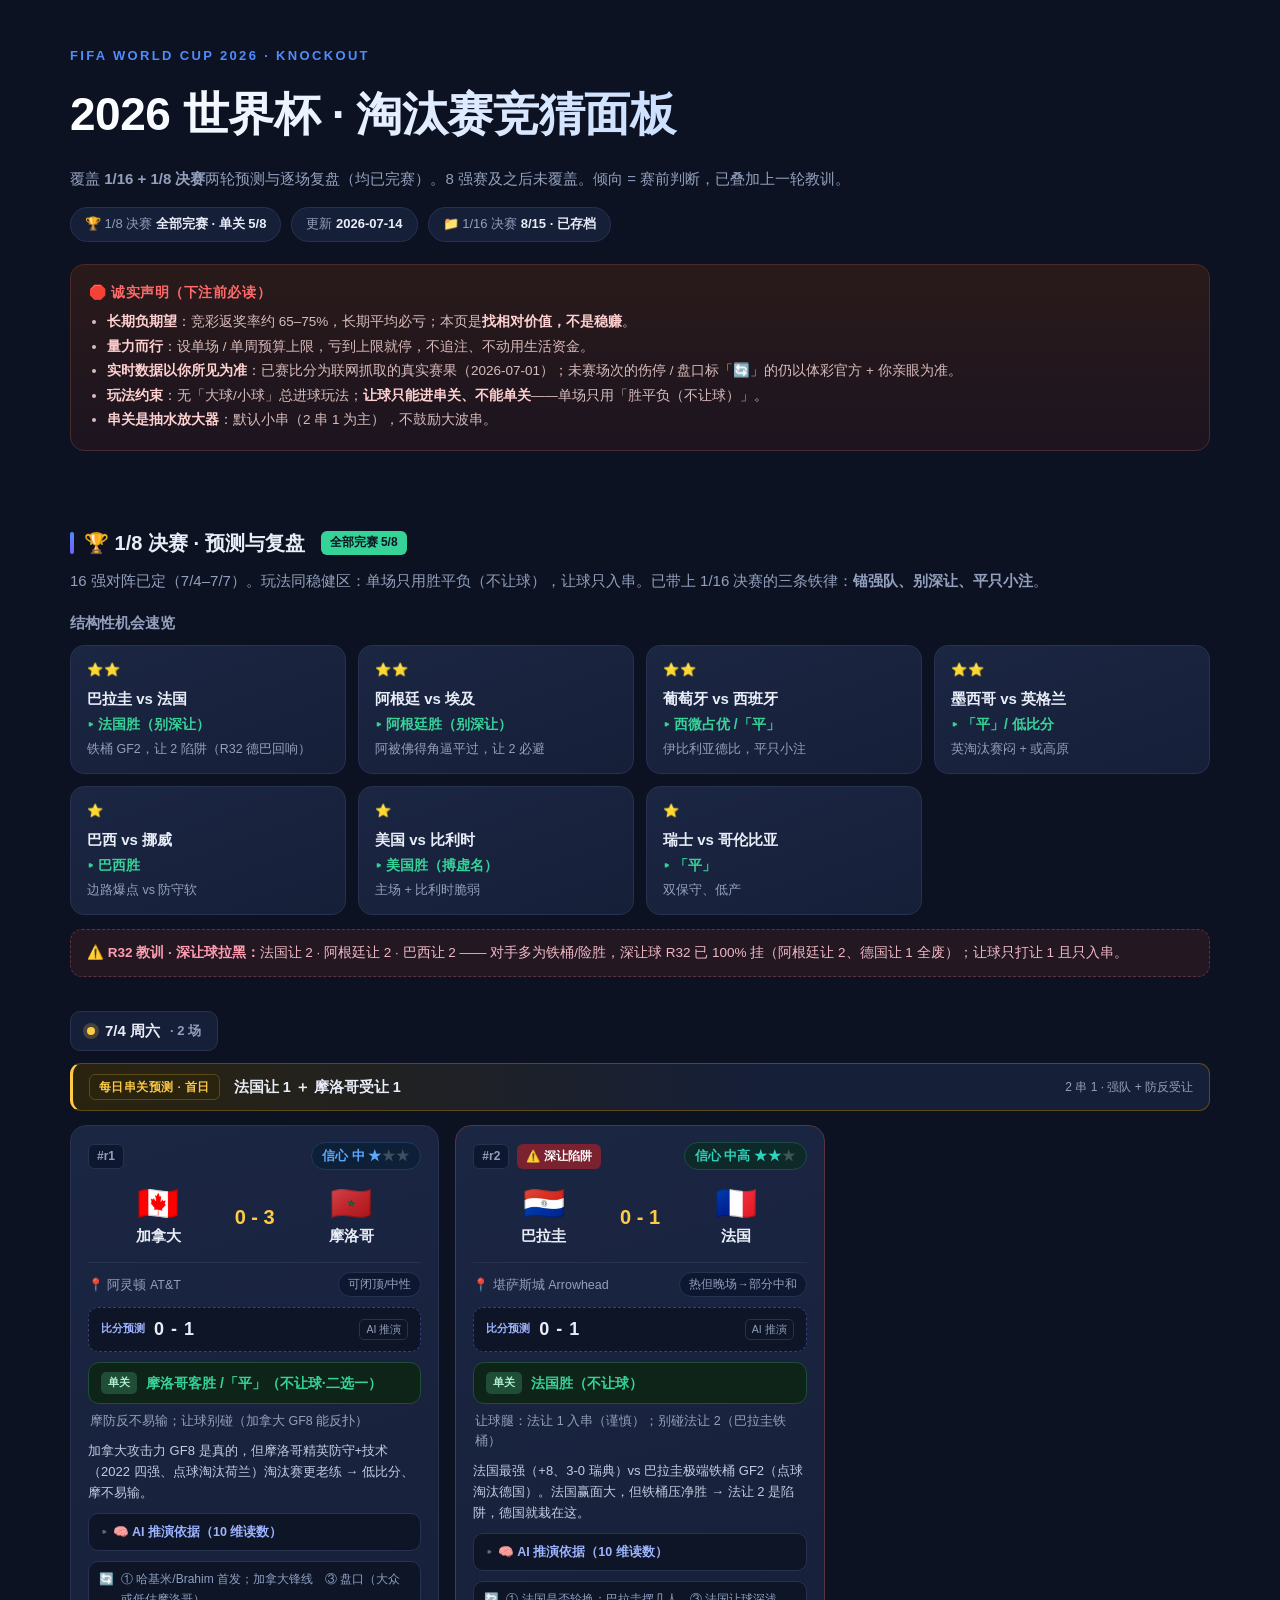
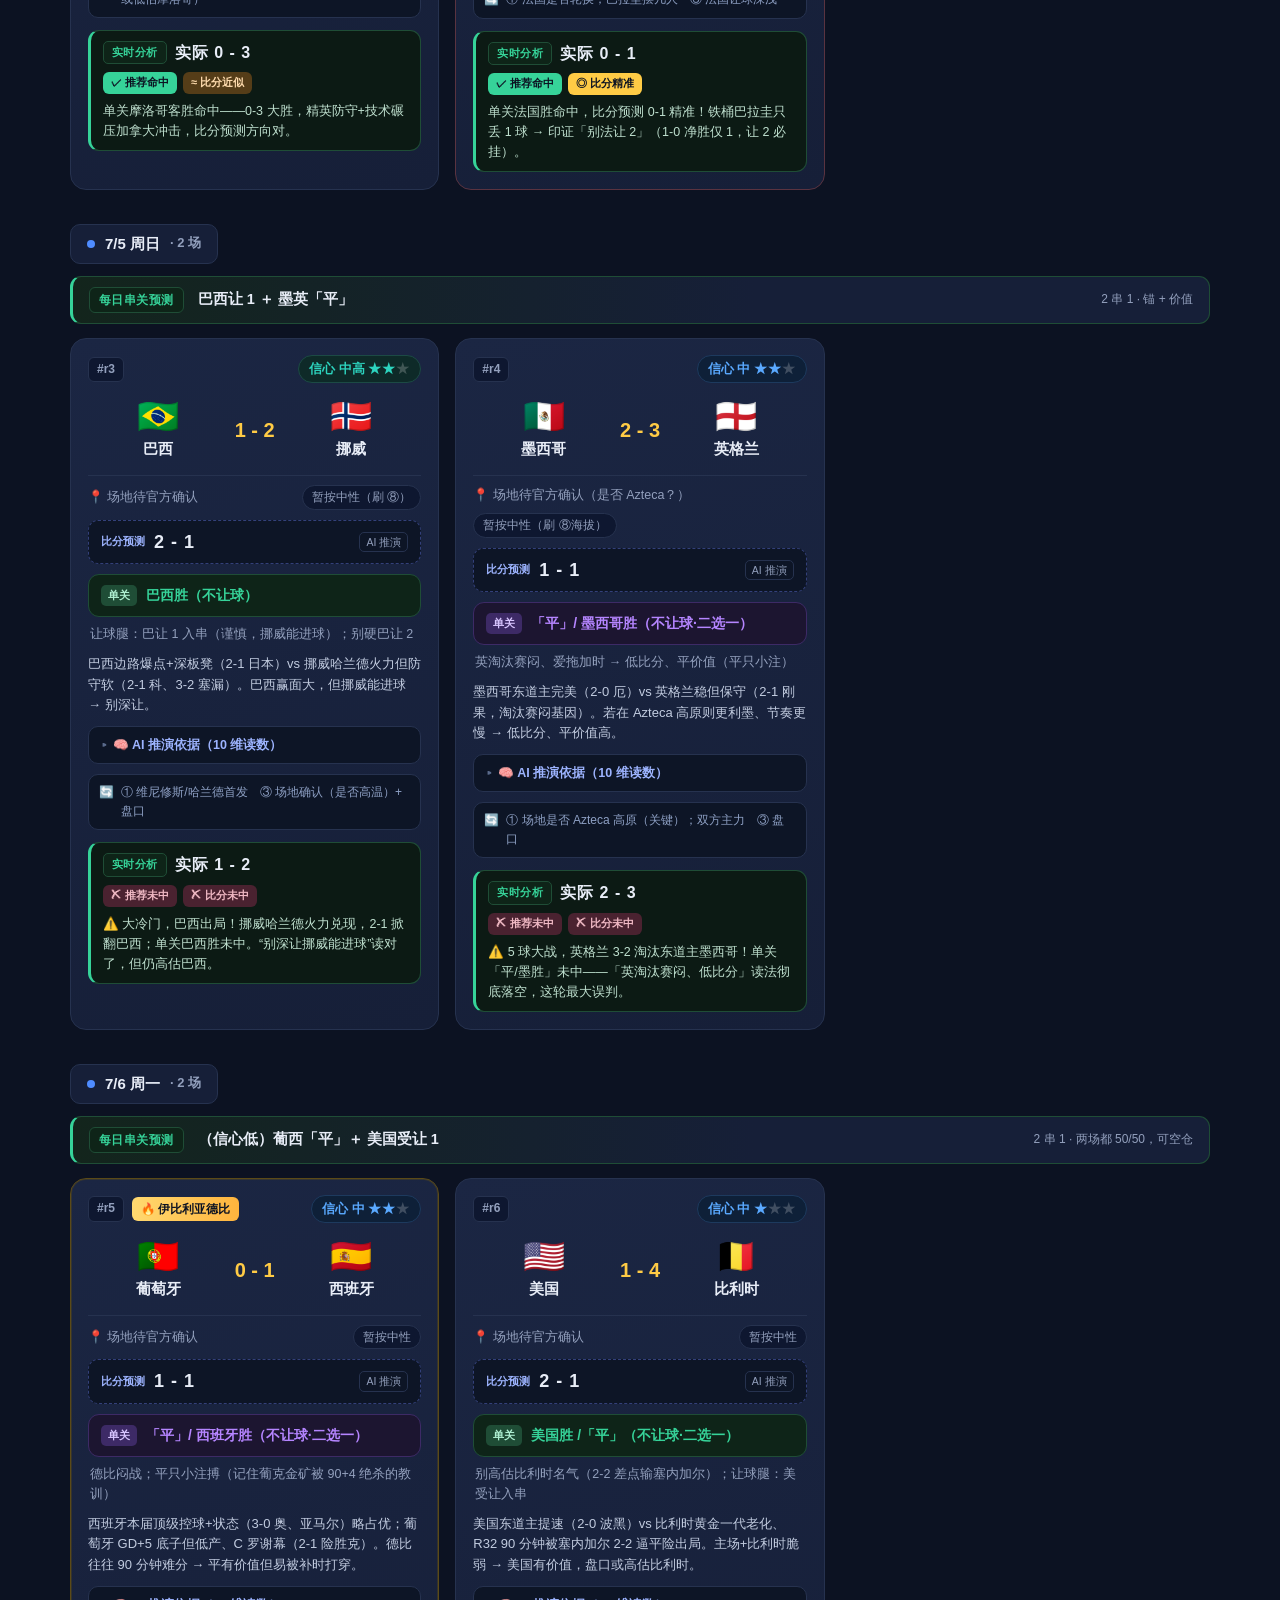
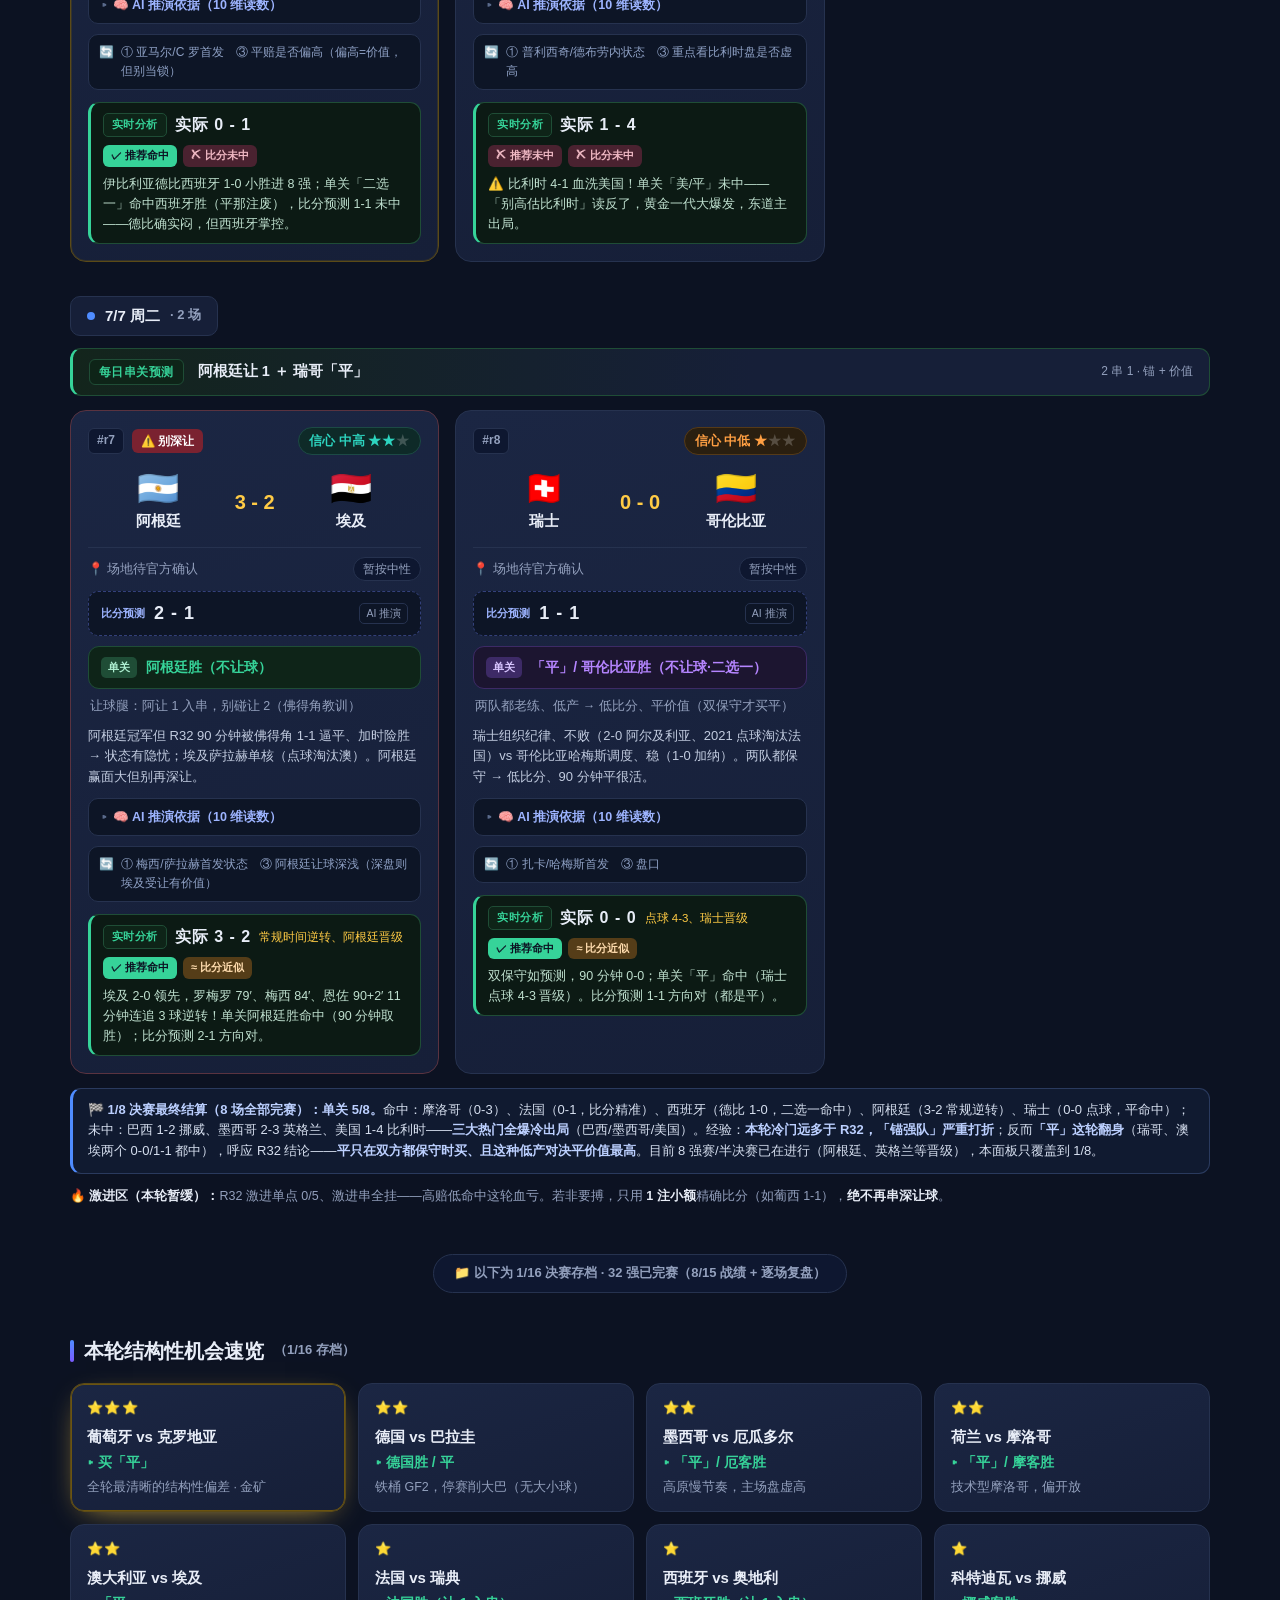
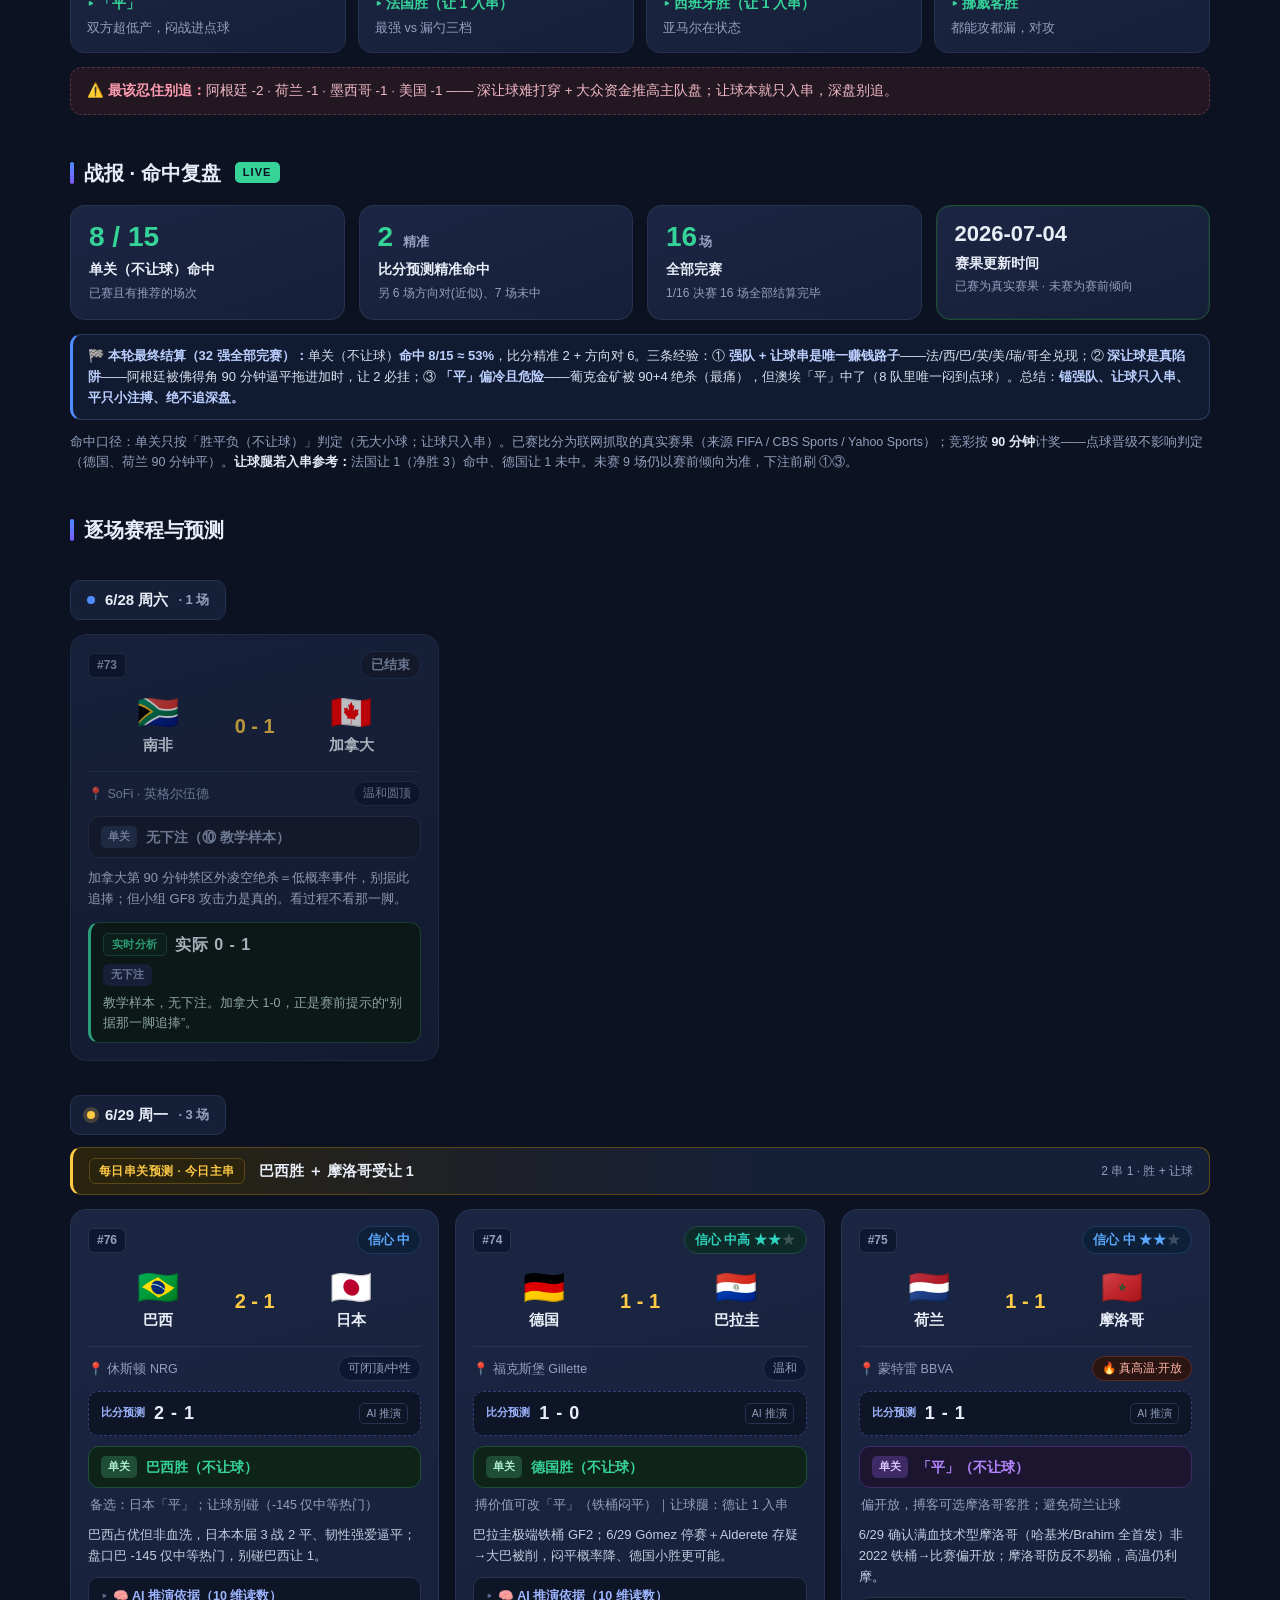
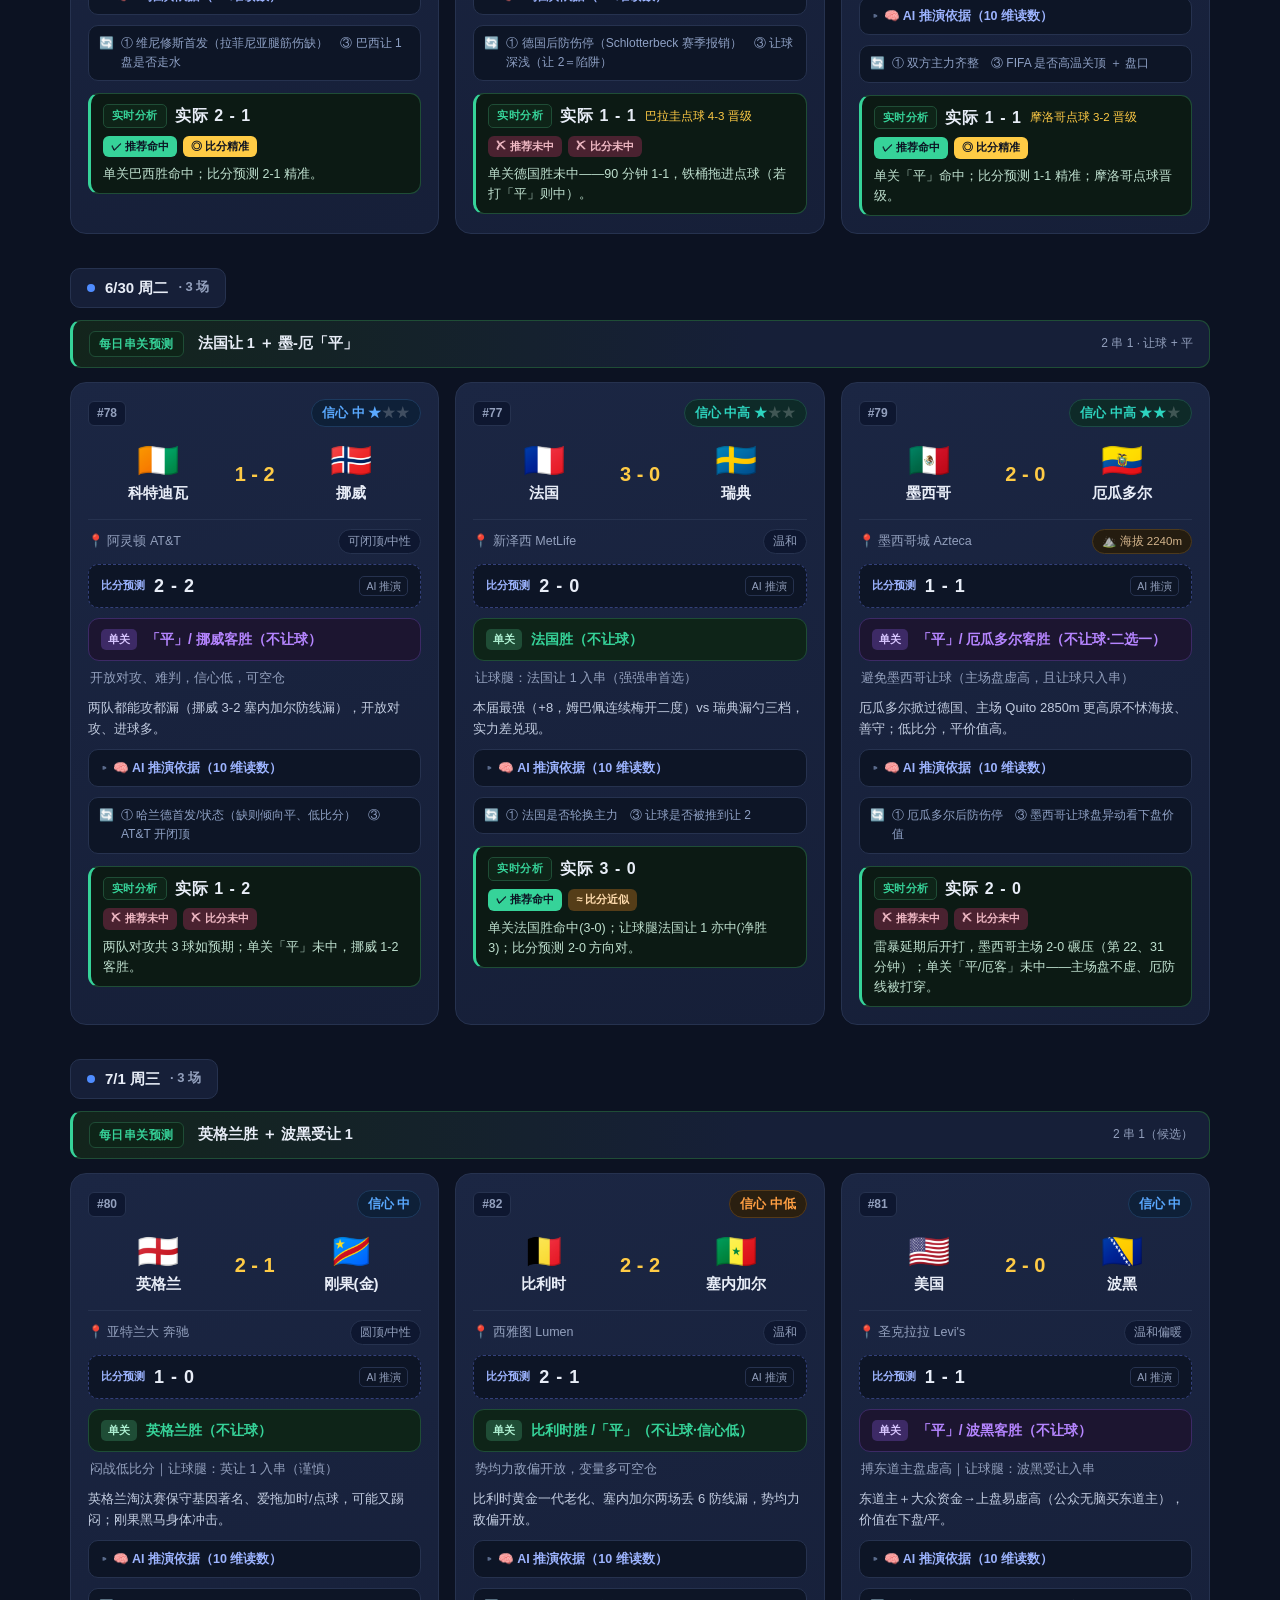
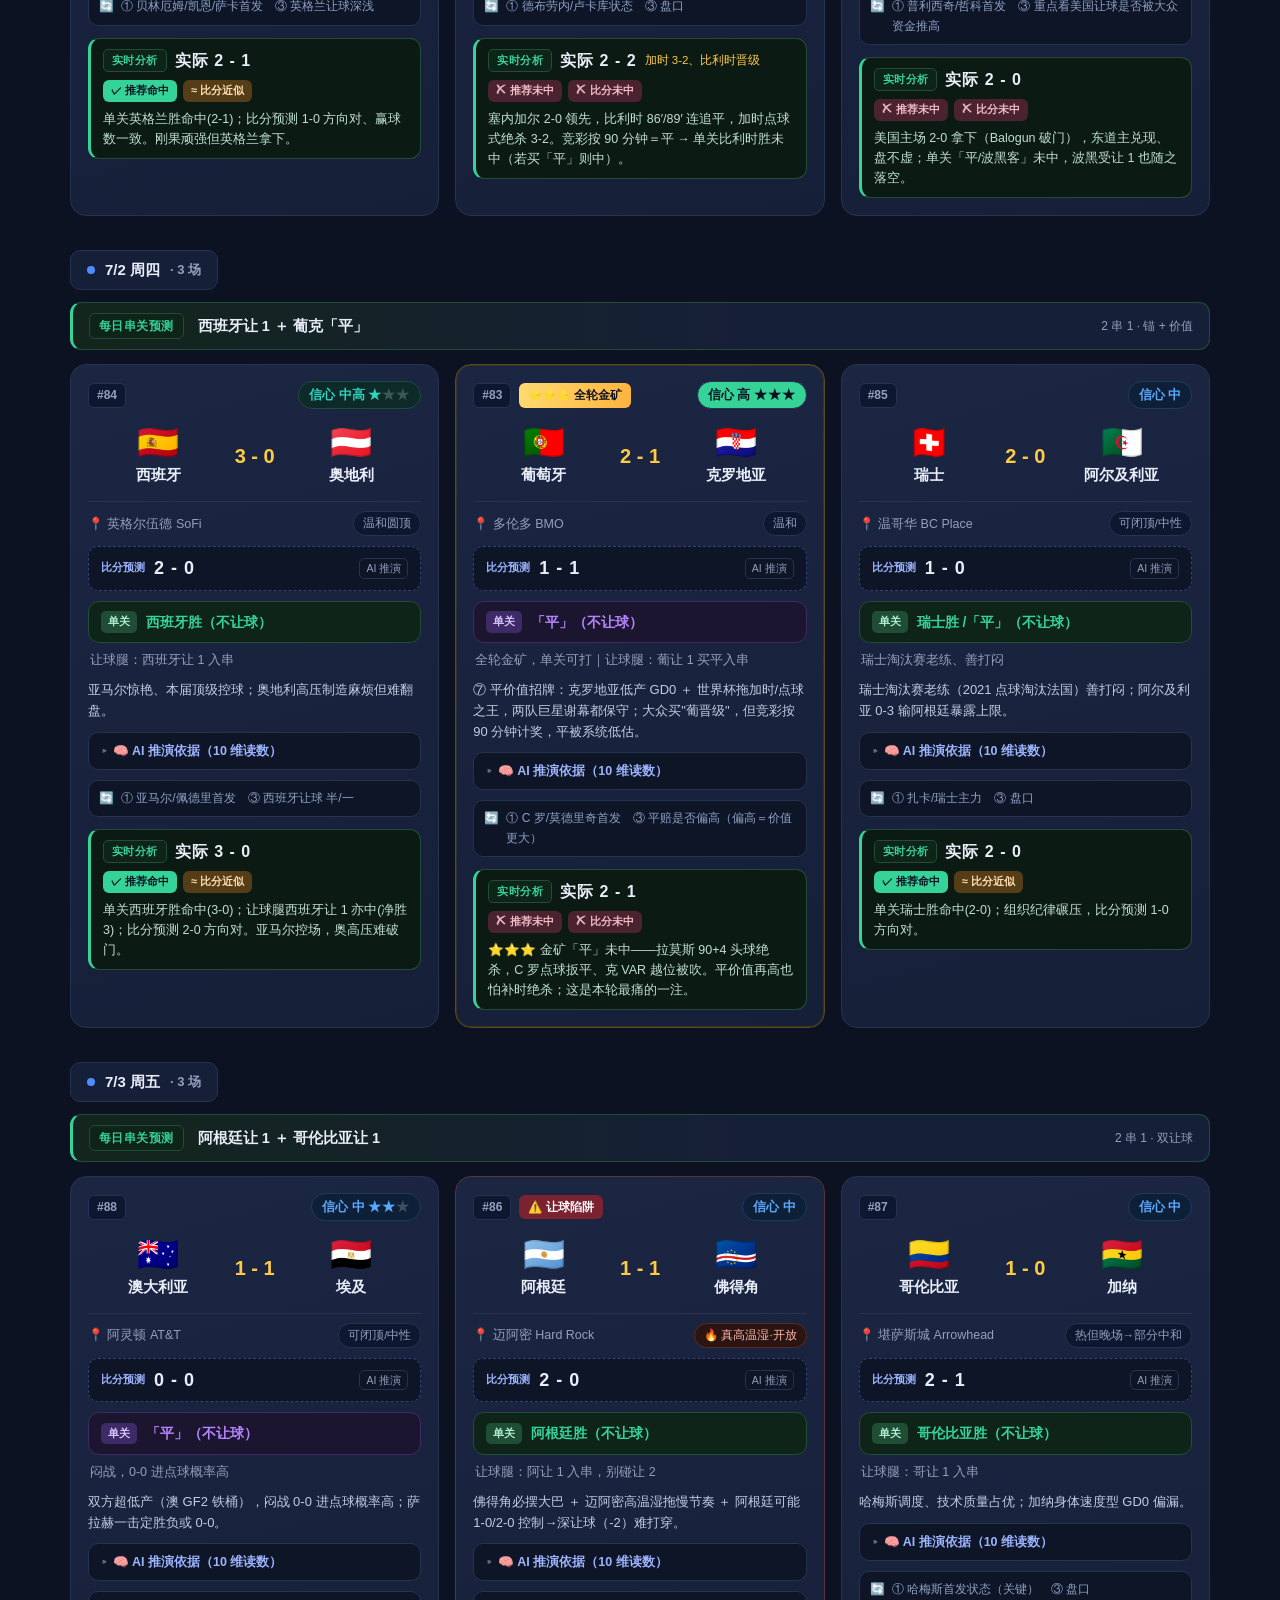
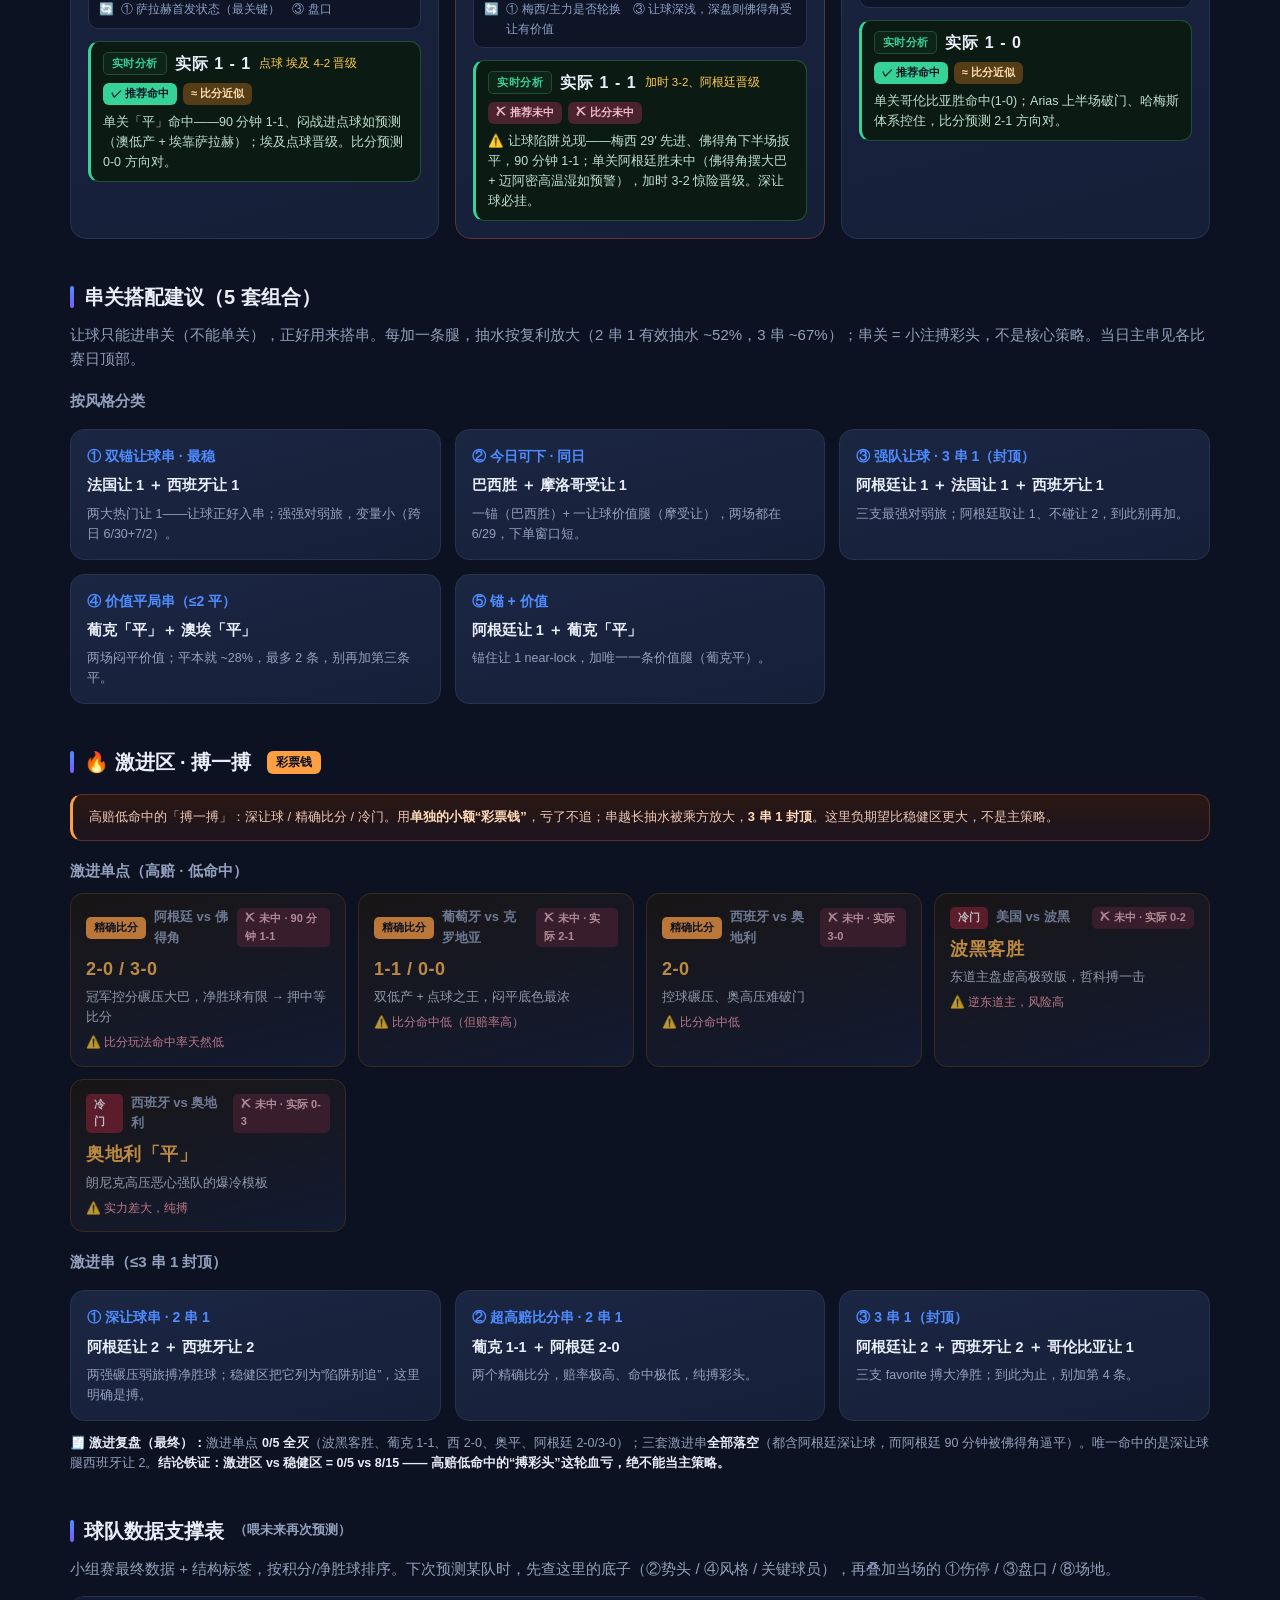
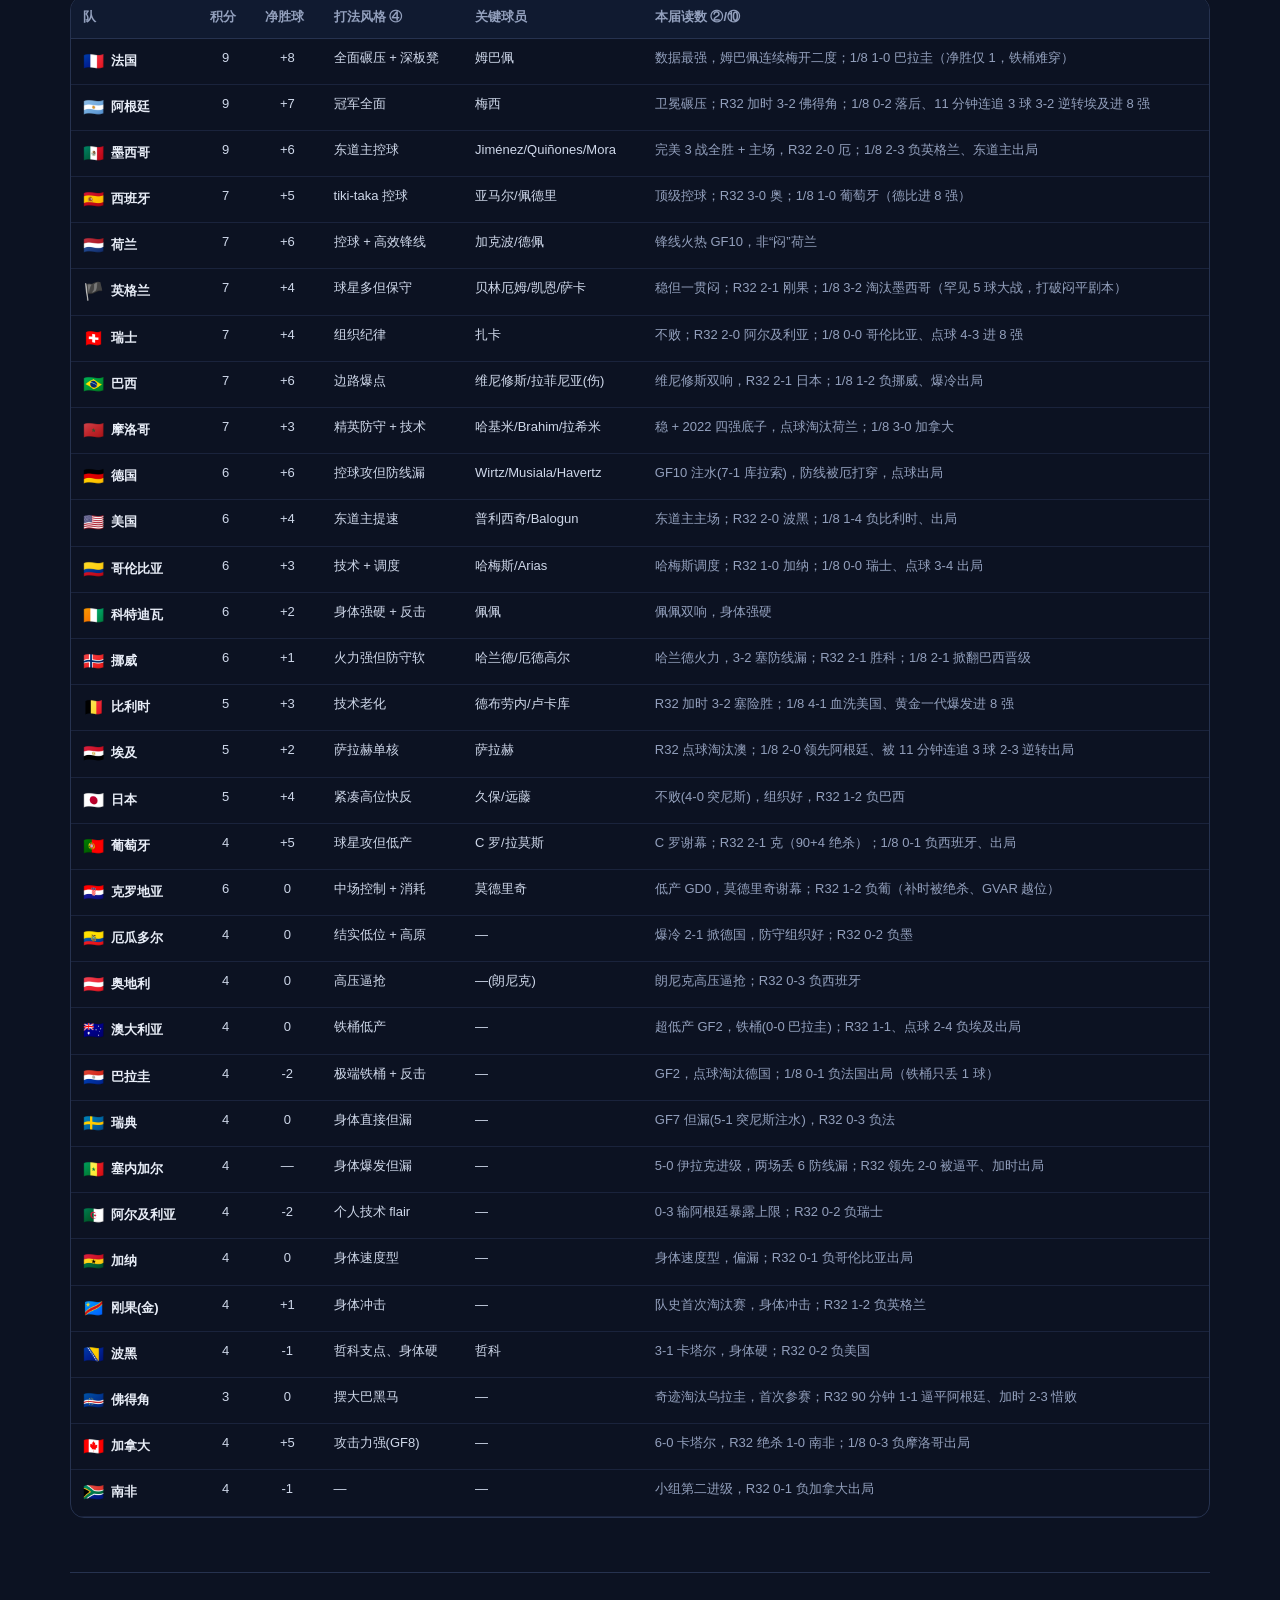
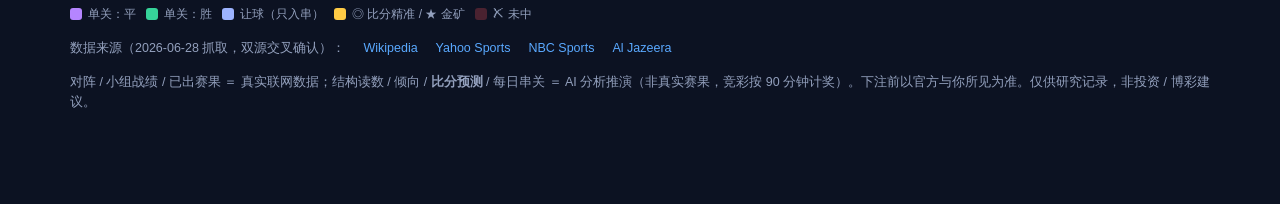
==== commit ad06639e: "feat(blog): 1/8 决赛全部完赛，最终结算（单关 5/8） 剩余 4 场： - 西班牙 1-0 葡萄牙 → 二选一命中西胜（进 8 强） - 比利时 4-1 美国 → 单关未中，「别高估比" ====
--- a/docs/public/worldcup-2026.html
+++ b/docs/public/worldcup-2026.html
@@ -241,10 +241,10 @@
   <header>
     <div class="kicker">FIFA World Cup 2026 · Knockout</div>
     <h1>2026 世界杯 · 淘汰赛竞猜面板</h1>
-    <p class="sub">当前活跃：<b>1/8 决赛（16 强）预测</b>。下方为 1/16 决赛完赛存档（含复盘）。倾向 = 赛前判断，下注前务必刷 ① 伤停 / ③ 盘口。</p>
+    <p class="sub">覆盖 <b>1/16 + 1/8 决赛</b>两轮预测与逐场复盘（均已完赛）。8 强赛及之后未覆盖。倾向 = 赛前判断，已叠加上一轮教训。</p>
     <div class="meta-row">
-      <span class="chip">🏆 1/8 决赛 <b>已赛 4/8 · 单关 2/4</b></span>
-      <span class="chip">更新 <b>2026-07-06</b></span>
+      <span class="chip">🏆 1/8 决赛 <b>全部完赛 · 单关 5/8</b></span>
+      <span class="chip">更新 <b>2026-07-14</b></span>
       <span class="chip">📁 1/16 决赛 <b>8/15 · 已存档</b></span>
     </div>
     <div class="warn">
@@ -259,7 +259,7 @@
     </div>
   </header>
 
-  <h2 class="sec-title"><span class="bar"></span>🏆 1/8 决赛 · 本轮预测 <span class="ptag" style="background:var(--accent)">未赛</span></h2>
+  <h2 class="sec-title"><span class="bar"></span>🏆 1/8 决赛 · 预测与复盘 <span class="ptag" style="background:var(--green)">全部完赛 5/8</span></h2>
   <p class="sub" style="margin-top:-6px">16 强对阵已定（7/4–7/7）。玩法同稳健区：单场只用胜平负（不让球），让球只入串。已带上 1/16 决赛的三条铁律：<b>锚强队、别深让、平只小注</b>。</p>
   <h3 class="aggr-h3">结构性机会速览</h3>
   <div class="hl-grid">
@@ -386,7 +386,7 @@
     </div>
     <div class="teams">
       <div class="team"><span class="flag">🇵🇹</span><span class="tname">葡萄牙</span></div>
-      <span class="vs">VS</span>
+      <span class="score">0 - 1</span>
       <div class="team"><span class="flag">🇪🇸</span><span class="tname">西班牙</span></div>
     </div>
     <div class="venue">
@@ -399,7 +399,7 @@
     <div class="logic">西班牙本届顶级控球+状态（3-0 奥、亚马尔）略占优；葡萄牙 GD+5 底子但低产、C 罗谢幕（2-1 险胜克）。德比往往 90 分钟难分 → 平有价值但易被补时打穿。</div>
     <details class="basis"><summary>🧠 AI 推演依据（10 维读数）</summary><div class="basis-body"><div class="bz"><span class="bz-k">②R32</span><span class="bz-v">西班牙 3-0 奥、亚马尔顶级控球｜葡萄牙 2-1 险胜克、GD+5 但低产</span></div><div class="bz"><span class="bz-k">④风格</span><span class="bz-v">控球 vs 球星，德比往往闷</span></div><div class="bz"><span class="bz-k">⑨叙事</span><span class="bz-v">C 罗谢幕、双方都不愿冒进</span></div><div class="bz"><span class="bz-k">⑩校准</span><span class="bz-v">平易被补时绝杀（葡克教训）</span></div><div class="bz"><span class="bz-k">结论</span><span class="bz-v">西微占优；平有价值但别当锁</span></div></div></details>
     <div class="refresh"><span class="ref-ic">🔄</span>① 亚马尔/C 罗首发　③ 平赔是否偏高（偏高=价值，但别当锁）</div>
-    
+    <div class="review"><div class="rv-top"><span class="rv-label">实时分析</span><span class="rv-actual">实际 0 - 1</span></div><div class="rv-badges"><span class="rb hit">✓ 推荐命中</span><span class="rb miss">✗ 比分未中</span></div><div class="rv-text">伊比利亚德比西班牙 1-0 小胜进 8 强；单关「二选一」命中西班牙胜（平那注废），比分预测 1-1 未中——德比确实闷，但西班牙掌控。</div></div>
   </article>
   <article class="card mid">
     <div class="card-top">
@@ -410,7 +410,7 @@
     </div>
     <div class="teams">
       <div class="team"><span class="flag">🇺🇸</span><span class="tname">美国</span></div>
-      <span class="vs">VS</span>
+      <span class="score">1 - 4</span>
       <div class="team"><span class="flag">🇧🇪</span><span class="tname">比利时</span></div>
     </div>
     <div class="venue">
@@ -423,7 +423,7 @@
     <div class="logic">美国东道主提速（2-0 波黑）vs 比利时黄金一代老化、R32 90 分钟被塞内加尔 2-2 逼平险出局。主场+比利时脆弱 → 美国有价值，盘口或高估比利时。</div>
     <details class="basis"><summary>🧠 AI 推演依据（10 维读数）</summary><div class="basis-body"><div class="bz"><span class="bz-k">②R32</span><span class="bz-v">美国 2-0 波黑、东道主提速｜比利时 2-2 险平塞内加尔、黄金一代老化</span></div><div class="bz"><span class="bz-k">⑨③</span><span class="bz-v">东道主 + 比利时虚名 → 盘口或高估比</span></div><div class="bz"><span class="bz-k">④风格</span><span class="bz-v">美提速 vs 比技术老化</span></div><div class="bz"><span class="bz-k">结论</span><span class="bz-v">美国有价值；受让入串</span></div></div></details>
     <div class="refresh"><span class="ref-ic">🔄</span>① 普利西奇/德布劳内状态　③ 重点看比利时盘是否虚高</div>
-    
+    <div class="review"><div class="rv-top"><span class="rv-label">实时分析</span><span class="rv-actual">实际 1 - 4</span></div><div class="rv-badges"><span class="rb miss">✗ 推荐未中</span><span class="rb miss">✗ 比分未中</span></div><div class="rv-text">⚠️ 比利时 4-1 血洗美国！单关「美/平」未中——「别高估比利时」读反了，黄金一代大爆发，东道主出局。</div></div>
   </article></div>
   </div>
   <div class="day">
@@ -439,7 +439,7 @@
     </div>
     <div class="teams">
       <div class="team"><span class="flag">🇦🇷</span><span class="tname">阿根廷</span></div>
-      <span class="vs">VS</span>
+      <span class="score">3 - 2</span>
       <div class="team"><span class="flag">🇪🇬</span><span class="tname">埃及</span></div>
     </div>
     <div class="venue">
@@ -452,7 +452,7 @@
     <div class="logic">阿根廷冠军但 R32 90 分钟被佛得角 1-1 逼平、加时险胜 → 状态有隐忧；埃及萨拉赫单核（点球淘汰澳）。阿根廷赢面大但别再深让。</div>
     <details class="basis"><summary>🧠 AI 推演依据（10 维读数）</summary><div class="basis-body"><div class="bz"><span class="bz-k">②R32</span><span class="bz-v">阿根廷 90 分钟 1-1 佛得角、加时险胜｜埃及点球淘汰澳、萨拉赫单核</span></div><div class="bz"><span class="bz-k">⑦⑧</span><span class="bz-v">阿净胜球隐忧 + 别深让（佛得角教训）</span></div><div class="bz"><span class="bz-k">⑨叙事</span><span class="bz-v">梅西谢幕，或控节奏</span></div><div class="bz"><span class="bz-k">结论</span><span class="bz-v">阿根廷胜；让 1 入串、别让 2</span></div></div></details>
     <div class="refresh"><span class="ref-ic">🔄</span>① 梅西/萨拉赫首发状态　③ 阿根廷让球深浅（深盘则埃及受让有价值）</div>
-    
+    <div class="review"><div class="rv-top"><span class="rv-label">实时分析</span><span class="rv-actual">实际 3 - 2</span><span class="pens">常规时间逆转、阿根廷晋级</span></div><div class="rv-badges"><span class="rb hit">✓ 推荐命中</span><span class="rb near">≈ 比分近似</span></div><div class="rv-text">埃及 2-0 领先，罗梅罗 79′、梅西 84′、恩佐 90+2′ 11 分钟连追 3 球逆转！单关阿根廷胜命中（90 分钟取胜）；比分预测 2-1 方向对。</div></div>
   </article>
   <article class="card midlow">
     <div class="card-top">
@@ -463,7 +463,7 @@
     </div>
     <div class="teams">
       <div class="team"><span class="flag">🇨🇭</span><span class="tname">瑞士</span></div>
-      <span class="vs">VS</span>
+      <span class="score">0 - 0</span>
       <div class="team"><span class="flag">🇨🇴</span><span class="tname">哥伦比亚</span></div>
     </div>
     <div class="venue">
@@ -476,10 +476,10 @@
     <div class="logic">瑞士组织纪律、不败（2-0 阿尔及利亚、2021 点球淘汰法国）vs 哥伦比亚哈梅斯调度、稳（1-0 加纳）。两队都保守 → 低比分、90 分钟平很活。</div>
     <details class="basis"><summary>🧠 AI 推演依据（10 维读数）</summary><div class="basis-body"><div class="bz"><span class="bz-k">②R32</span><span class="bz-v">瑞士 2-0 阿尔及利亚、不败｜哥伦比亚 1-0 加纳、哈梅斯调度</span></div><div class="bz"><span class="bz-k">④风格</span><span class="bz-v">瑞组织纪律 vs 哥技术调度</span></div><div class="bz"><span class="bz-k">⑦淘汰赛</span><span class="bz-v">两队都老练保守 → 低比分</span></div><div class="bz"><span class="bz-k">结论</span><span class="bz-v">双保守、平很活；平只小注</span></div></div></details>
     <div class="refresh"><span class="ref-ic">🔄</span>① 扎卡/哈梅斯首发　③ 盘口</div>
-    
+    <div class="review"><div class="rv-top"><span class="rv-label">实时分析</span><span class="rv-actual">实际 0 - 0</span><span class="pens">点球 4-3、瑞士晋级</span></div><div class="rv-badges"><span class="rb hit">✓ 推荐命中</span><span class="rb near">≈ 比分近似</span></div><div class="rv-text">双保守如预测，90 分钟 0-0；单关「平」命中（瑞士点球 4-3 晋级）。比分预测 1-1 方向对（都是平）。</div></div>
   </article></div>
   </div>
-  <p class="calib"><b>📊 1/8 决赛战报（已赛 4/8）：单关 2/4。</b>摩洛哥客胜（0-3）、法国胜（0-1，比分精准）命中；巴西、墨西哥两大热门<b>爆冷出局</b>（巴西 1-2 挪威、墨西哥 2-3 英格兰），单关双失。教训更新：<b>本轮冷门频发、「锚强队」要打折</b>——强队打次强队别无脑取胜、信心低就空仓；法国仅 1-0 净胜 1，再证「别深让」。7/6–7/7 四场（葡西、美比、阿埃、瑞哥）据此保守对待。</p>
+  <p class="calib"><b>🏁 1/8 决赛最终结算（8 场全部完赛）：单关 5/8。</b>命中：摩洛哥（0-3）、法国（0-1，比分精准）、西班牙（德比 1-0，二选一命中）、阿根廷（3-2 常规逆转）、瑞士（0-0 点球，平命中）；未中：巴西 1-2 挪威、墨西哥 2-3 英格兰、美国 1-4 比利时——<b>三大热门全爆冷出局</b>（巴西/墨西哥/美国）。经验：<b>本轮冷门远多于 R32，「锚强队」严重打折</b>；反而<b>「平」这轮翻身</b>（瑞哥、澳埃两个 0-0/1-1 都中），呼应 R32 结论——<b>平只在双方都保守时买、且这种低产对决平价值最高</b>。目前 8 强赛/半决赛已在进行（阿根廷、英格兰等晋级），本面板只覆盖到 1/8。</p>
   <p class="rp-note">🔥 <b>激进区（本轮暂缓）：</b>R32 激进单点 0/5、激进串全挂——高赔低命中这轮血亏。若非要搏，只用 <b>1 注小额</b>精确比分（如葡西 1-1），<b>绝不再串深让球</b>。</p>
 
   <div class="archive-divider"><span>📁 以下为 1/16 决赛存档 · 32 强已完赛（8/15 战绩 + 逐场复盘）</span></div>
@@ -954,7 +954,7 @@
     <table class="tt">
       <thead><tr><th>队</th><th>积分</th><th>净胜球</th><th>打法风格 ④</th><th>关键球员</th><th>本届读数 ②/⑩</th></tr></thead>
       <tbody>
-        <tr><td class="tm"><span class="tf">🇫🇷</span>法国</td><td class="tc">9</td><td class="tc">+8</td><td>全面碾压 + 深板凳</td><td>姆巴佩</td><td class="td-read">数据最强，姆巴佩连续梅开二度；1/8 1-0 巴拉圭（净胜仅 1，铁桶难穿）</td></tr><tr><td class="tm"><span class="tf">🇦🇷</span>阿根廷</td><td class="tc">9</td><td class="tc">+7</td><td>冠军全面</td><td>梅西</td><td class="td-read">卫冕碾压，梅西队史第一射手(18 球)；R32 90 分钟 1-1 被佛得角逼平、加时 3-2 险胜</td></tr><tr><td class="tm"><span class="tf">🇲🇽</span>墨西哥</td><td class="tc">9</td><td class="tc">+6</td><td>东道主控球</td><td>Jiménez/Quiñones/Mora</td><td class="td-read">完美 3 战全胜 + 主场，R32 2-0 厄；1/8 2-3 负英格兰、东道主出局</td></tr><tr><td class="tm"><span class="tf">🇪🇸</span>西班牙</td><td class="tc">7</td><td class="tc">+5</td><td>tiki-taka 控球</td><td>亚马尔/佩德里</td><td class="td-read">亚马尔惊艳，本届顶级控球；R32 3-0 奥地利</td></tr><tr><td class="tm"><span class="tf">🇳🇱</span>荷兰</td><td class="tc">7</td><td class="tc">+6</td><td>控球 + 高效锋线</td><td>加克波/德佩</td><td class="td-read">锋线火热 GF10，非“闷”荷兰</td></tr><tr><td class="tm"><span class="tf">🏴</span>英格兰</td><td class="tc">7</td><td class="tc">+4</td><td>球星多但保守</td><td>贝林厄姆/凯恩/萨卡</td><td class="td-read">稳但一贯闷；R32 2-1 刚果；1/8 3-2 淘汰墨西哥（罕见 5 球大战，打破闷平剧本）</td></tr><tr><td class="tm"><span class="tf">🇨🇭</span>瑞士</td><td class="tc">7</td><td class="tc">+4</td><td>组织纪律</td><td>扎卡</td><td class="td-read">不败，2-1 力克加拿大；R32 2-0 阿尔及利亚</td></tr><tr><td class="tm"><span class="tf">🇧🇷</span>巴西</td><td class="tc">7</td><td class="tc">+6</td><td>边路爆点</td><td>维尼修斯/拉菲尼亚(伤)</td><td class="td-read">维尼修斯双响，R32 2-1 日本；1/8 1-2 负挪威、爆冷出局</td></tr><tr><td class="tm"><span class="tf">🇲🇦</span>摩洛哥</td><td class="tc">7</td><td class="tc">+3</td><td>精英防守 + 技术</td><td>哈基米/Brahim/拉希米</td><td class="td-read">稳 + 2022 四强底子，点球淘汰荷兰；1/8 3-0 加拿大</td></tr><tr><td class="tm"><span class="tf">🇩🇪</span>德国</td><td class="tc">6</td><td class="tc">+6</td><td>控球攻但防线漏</td><td>Wirtz/Musiala/Havertz</td><td class="td-read">GF10 注水(7-1 库拉索)，防线被厄打穿，点球出局</td></tr><tr><td class="tm"><span class="tf">🇺🇸</span>美国</td><td class="tc">6</td><td class="tc">+4</td><td>东道主提速</td><td>普利西奇/Balogun</td><td class="td-read">本届不错(4-1 巴拉圭)，东道主主场；R32 2-0 波黑</td></tr><tr><td class="tm"><span class="tf">🇨🇴</span>哥伦比亚</td><td class="tc">6</td><td class="tc">+3</td><td>技术 + 调度</td><td>哈梅斯/Arias</td><td class="td-read">哈梅斯调度、稳；小组 0-0 平葡萄牙；R32 1-0 加纳</td></tr><tr><td class="tm"><span class="tf">🇨🇮</span>科特迪瓦</td><td class="tc">6</td><td class="tc">+2</td><td>身体强硬 + 反击</td><td>佩佩</td><td class="td-read">佩佩双响，身体强硬</td></tr><tr><td class="tm"><span class="tf">🇳🇴</span>挪威</td><td class="tc">6</td><td class="tc">+1</td><td>火力强但防守软</td><td>哈兰德/厄德高尔</td><td class="td-read">哈兰德火力，3-2 塞防线漏；R32 2-1 胜科；1/8 2-1 掀翻巴西晋级</td></tr><tr><td class="tm"><span class="tf">🇧🇪</span>比利时</td><td class="tc">5</td><td class="tc">+3</td><td>技术老化</td><td>德布劳内/卢卡库</td><td class="td-read">5-1 新西兰(注水)，黄金一代老化；R32 90 分钟 2-2、加时 3-2 塞</td></tr><tr><td class="tm"><span class="tf">🇪🇬</span>埃及</td><td class="tc">5</td><td class="tc">+2</td><td>萨拉赫单核</td><td>萨拉赫</td><td class="td-read">队史首次淘汰赛，靠萨拉赫；R32 90 分钟 1-1、点球 4-2 淘汰澳大利亚</td></tr><tr><td class="tm"><span class="tf">🇯🇵</span>日本</td><td class="tc">5</td><td class="tc">+4</td><td>紧凑高位快反</td><td>久保/远藤</td><td class="td-read">不败(4-0 突尼斯)，组织好，R32 1-2 负巴西</td></tr><tr><td class="tm"><span class="tf">🇵🇹</span>葡萄牙</td><td class="tc">4</td><td class="tc">+5</td><td>球星攻但低产</td><td>C 罗/拉莫斯</td><td class="td-read">GD+5 底子强，C 罗谢幕；R32 2-1 克（拉莫斯 90+4 绝杀）</td></tr><tr><td class="tm"><span class="tf">🇭🇷</span>克罗地亚</td><td class="tc">6</td><td class="tc">0</td><td>中场控制 + 消耗</td><td>莫德里奇</td><td class="td-read">低产 GD0，莫德里奇谢幕；R32 1-2 负葡（补时被绝杀、GVAR 越位）</td></tr><tr><td class="tm"><span class="tf">🇪🇨</span>厄瓜多尔</td><td class="tc">4</td><td class="tc">0</td><td>结实低位 + 高原</td><td>—</td><td class="td-read">爆冷 2-1 掀德国，防守组织好；R32 0-2 负墨</td></tr><tr><td class="tm"><span class="tf">🇦🇹</span>奥地利</td><td class="tc">4</td><td class="tc">0</td><td>高压逼抢</td><td>—(朗尼克)</td><td class="td-read">朗尼克高压逼抢；R32 0-3 负西班牙</td></tr><tr><td class="tm"><span class="tf">🇦🇺</span>澳大利亚</td><td class="tc">4</td><td class="tc">0</td><td>铁桶低产</td><td>—</td><td class="td-read">超低产 GF2，铁桶(0-0 巴拉圭)；R32 1-1、点球 2-4 负埃及出局</td></tr><tr><td class="tm"><span class="tf">🇵🇾</span>巴拉圭</td><td class="tc">4</td><td class="tc">-2</td><td>极端铁桶 + 反击</td><td>—</td><td class="td-read">GF2，点球淘汰德国；1/8 0-1 负法国出局（铁桶只丢 1 球）</td></tr><tr><td class="tm"><span class="tf">🇸🇪</span>瑞典</td><td class="tc">4</td><td class="tc">0</td><td>身体直接但漏</td><td>—</td><td class="td-read">GF7 但漏(5-1 突尼斯注水)，R32 0-3 负法</td></tr><tr><td class="tm"><span class="tf">🇸🇳</span>塞内加尔</td><td class="tc">4</td><td class="tc">—</td><td>身体爆发但漏</td><td>—</td><td class="td-read">5-0 伊拉克进级，两场丢 6 防线漏；R32 领先 2-0 被逼平、加时出局</td></tr><tr><td class="tm"><span class="tf">🇩🇿</span>阿尔及利亚</td><td class="tc">4</td><td class="tc">-2</td><td>个人技术 flair</td><td>—</td><td class="td-read">0-3 输阿根廷暴露上限；R32 0-2 负瑞士</td></tr><tr><td class="tm"><span class="tf">🇬🇭</span>加纳</td><td class="tc">4</td><td class="tc">0</td><td>身体速度型</td><td>—</td><td class="td-read">身体速度型，偏漏；R32 0-1 负哥伦比亚出局</td></tr><tr><td class="tm"><span class="tf">🇨🇩</span>刚果(金)</td><td class="tc">4</td><td class="tc">+1</td><td>身体冲击</td><td>—</td><td class="td-read">队史首次淘汰赛，身体冲击；R32 1-2 负英格兰</td></tr><tr><td class="tm"><span class="tf">🇧🇦</span>波黑</td><td class="tc">4</td><td class="tc">-1</td><td>哲科支点、身体硬</td><td>哲科</td><td class="td-read">3-1 卡塔尔，身体硬；R32 0-2 负美国</td></tr><tr><td class="tm"><span class="tf">🇨🇻</span>佛得角</td><td class="tc">3</td><td class="tc">0</td><td>摆大巴黑马</td><td>—</td><td class="td-read">奇迹淘汰乌拉圭，首次参赛；R32 90 分钟 1-1 逼平阿根廷、加时 2-3 惜败</td></tr><tr><td class="tm"><span class="tf">🇨🇦</span>加拿大</td><td class="tc">4</td><td class="tc">+5</td><td>攻击力强(GF8)</td><td>—</td><td class="td-read">6-0 卡塔尔，R32 绝杀 1-0 南非；1/8 0-3 负摩洛哥出局</td></tr><tr><td class="tm"><span class="tf">🇿🇦</span>南非</td><td class="tc">4</td><td class="tc">-1</td><td>—</td><td>—</td><td class="td-read">小组第二进级，R32 0-1 负加拿大出局</td></tr>
+        <tr><td class="tm"><span class="tf">🇫🇷</span>法国</td><td class="tc">9</td><td class="tc">+8</td><td>全面碾压 + 深板凳</td><td>姆巴佩</td><td class="td-read">数据最强，姆巴佩连续梅开二度；1/8 1-0 巴拉圭（净胜仅 1，铁桶难穿）</td></tr><tr><td class="tm"><span class="tf">🇦🇷</span>阿根廷</td><td class="tc">9</td><td class="tc">+7</td><td>冠军全面</td><td>梅西</td><td class="td-read">卫冕碾压；R32 加时 3-2 佛得角；1/8 0-2 落后、11 分钟连追 3 球 3-2 逆转埃及进 8 强</td></tr><tr><td class="tm"><span class="tf">🇲🇽</span>墨西哥</td><td class="tc">9</td><td class="tc">+6</td><td>东道主控球</td><td>Jiménez/Quiñones/Mora</td><td class="td-read">完美 3 战全胜 + 主场，R32 2-0 厄；1/8 2-3 负英格兰、东道主出局</td></tr><tr><td class="tm"><span class="tf">🇪🇸</span>西班牙</td><td class="tc">7</td><td class="tc">+5</td><td>tiki-taka 控球</td><td>亚马尔/佩德里</td><td class="td-read">顶级控球；R32 3-0 奥；1/8 1-0 葡萄牙（德比进 8 强）</td></tr><tr><td class="tm"><span class="tf">🇳🇱</span>荷兰</td><td class="tc">7</td><td class="tc">+6</td><td>控球 + 高效锋线</td><td>加克波/德佩</td><td class="td-read">锋线火热 GF10，非“闷”荷兰</td></tr><tr><td class="tm"><span class="tf">🏴</span>英格兰</td><td class="tc">7</td><td class="tc">+4</td><td>球星多但保守</td><td>贝林厄姆/凯恩/萨卡</td><td class="td-read">稳但一贯闷；R32 2-1 刚果；1/8 3-2 淘汰墨西哥（罕见 5 球大战，打破闷平剧本）</td></tr><tr><td class="tm"><span class="tf">🇨🇭</span>瑞士</td><td class="tc">7</td><td class="tc">+4</td><td>组织纪律</td><td>扎卡</td><td class="td-read">不败；R32 2-0 阿尔及利亚；1/8 0-0 哥伦比亚、点球 4-3 进 8 强</td></tr><tr><td class="tm"><span class="tf">🇧🇷</span>巴西</td><td class="tc">7</td><td class="tc">+6</td><td>边路爆点</td><td>维尼修斯/拉菲尼亚(伤)</td><td class="td-read">维尼修斯双响，R32 2-1 日本；1/8 1-2 负挪威、爆冷出局</td></tr><tr><td class="tm"><span class="tf">🇲🇦</span>摩洛哥</td><td class="tc">7</td><td class="tc">+3</td><td>精英防守 + 技术</td><td>哈基米/Brahim/拉希米</td><td class="td-read">稳 + 2022 四强底子，点球淘汰荷兰；1/8 3-0 加拿大</td></tr><tr><td class="tm"><span class="tf">🇩🇪</span>德国</td><td class="tc">6</td><td class="tc">+6</td><td>控球攻但防线漏</td><td>Wirtz/Musiala/Havertz</td><td class="td-read">GF10 注水(7-1 库拉索)，防线被厄打穿，点球出局</td></tr><tr><td class="tm"><span class="tf">🇺🇸</span>美国</td><td class="tc">6</td><td class="tc">+4</td><td>东道主提速</td><td>普利西奇/Balogun</td><td class="td-read">东道主主场；R32 2-0 波黑；1/8 1-4 负比利时、出局</td></tr><tr><td class="tm"><span class="tf">🇨🇴</span>哥伦比亚</td><td class="tc">6</td><td class="tc">+3</td><td>技术 + 调度</td><td>哈梅斯/Arias</td><td class="td-read">哈梅斯调度；R32 1-0 加纳；1/8 0-0 瑞士、点球 3-4 出局</td></tr><tr><td class="tm"><span class="tf">🇨🇮</span>科特迪瓦</td><td class="tc">6</td><td class="tc">+2</td><td>身体强硬 + 反击</td><td>佩佩</td><td class="td-read">佩佩双响，身体强硬</td></tr><tr><td class="tm"><span class="tf">🇳🇴</span>挪威</td><td class="tc">6</td><td class="tc">+1</td><td>火力强但防守软</td><td>哈兰德/厄德高尔</td><td class="td-read">哈兰德火力，3-2 塞防线漏；R32 2-1 胜科；1/8 2-1 掀翻巴西晋级</td></tr><tr><td class="tm"><span class="tf">🇧🇪</span>比利时</td><td class="tc">5</td><td class="tc">+3</td><td>技术老化</td><td>德布劳内/卢卡库</td><td class="td-read">R32 加时 3-2 塞险胜；1/8 4-1 血洗美国、黄金一代爆发进 8 强</td></tr><tr><td class="tm"><span class="tf">🇪🇬</span>埃及</td><td class="tc">5</td><td class="tc">+2</td><td>萨拉赫单核</td><td>萨拉赫</td><td class="td-read">R32 点球淘汰澳；1/8 2-0 领先阿根廷、被 11 分钟连追 3 球 2-3 逆转出局</td></tr><tr><td class="tm"><span class="tf">🇯🇵</span>日本</td><td class="tc">5</td><td class="tc">+4</td><td>紧凑高位快反</td><td>久保/远藤</td><td class="td-read">不败(4-0 突尼斯)，组织好，R32 1-2 负巴西</td></tr><tr><td class="tm"><span class="tf">🇵🇹</span>葡萄牙</td><td class="tc">4</td><td class="tc">+5</td><td>球星攻但低产</td><td>C 罗/拉莫斯</td><td class="td-read">C 罗谢幕；R32 2-1 克（90+4 绝杀）；1/8 0-1 负西班牙、出局</td></tr><tr><td class="tm"><span class="tf">🇭🇷</span>克罗地亚</td><td class="tc">6</td><td class="tc">0</td><td>中场控制 + 消耗</td><td>莫德里奇</td><td class="td-read">低产 GD0，莫德里奇谢幕；R32 1-2 负葡（补时被绝杀、GVAR 越位）</td></tr><tr><td class="tm"><span class="tf">🇪🇨</span>厄瓜多尔</td><td class="tc">4</td><td class="tc">0</td><td>结实低位 + 高原</td><td>—</td><td class="td-read">爆冷 2-1 掀德国，防守组织好；R32 0-2 负墨</td></tr><tr><td class="tm"><span class="tf">🇦🇹</span>奥地利</td><td class="tc">4</td><td class="tc">0</td><td>高压逼抢</td><td>—(朗尼克)</td><td class="td-read">朗尼克高压逼抢；R32 0-3 负西班牙</td></tr><tr><td class="tm"><span class="tf">🇦🇺</span>澳大利亚</td><td class="tc">4</td><td class="tc">0</td><td>铁桶低产</td><td>—</td><td class="td-read">超低产 GF2，铁桶(0-0 巴拉圭)；R32 1-1、点球 2-4 负埃及出局</td></tr><tr><td class="tm"><span class="tf">🇵🇾</span>巴拉圭</td><td class="tc">4</td><td class="tc">-2</td><td>极端铁桶 + 反击</td><td>—</td><td class="td-read">GF2，点球淘汰德国；1/8 0-1 负法国出局（铁桶只丢 1 球）</td></tr><tr><td class="tm"><span class="tf">🇸🇪</span>瑞典</td><td class="tc">4</td><td class="tc">0</td><td>身体直接但漏</td><td>—</td><td class="td-read">GF7 但漏(5-1 突尼斯注水)，R32 0-3 负法</td></tr><tr><td class="tm"><span class="tf">🇸🇳</span>塞内加尔</td><td class="tc">4</td><td class="tc">—</td><td>身体爆发但漏</td><td>—</td><td class="td-read">5-0 伊拉克进级，两场丢 6 防线漏；R32 领先 2-0 被逼平、加时出局</td></tr><tr><td class="tm"><span class="tf">🇩🇿</span>阿尔及利亚</td><td class="tc">4</td><td class="tc">-2</td><td>个人技术 flair</td><td>—</td><td class="td-read">0-3 输阿根廷暴露上限；R32 0-2 负瑞士</td></tr><tr><td class="tm"><span class="tf">🇬🇭</span>加纳</td><td class="tc">4</td><td class="tc">0</td><td>身体速度型</td><td>—</td><td class="td-read">身体速度型，偏漏；R32 0-1 负哥伦比亚出局</td></tr><tr><td class="tm"><span class="tf">🇨🇩</span>刚果(金)</td><td class="tc">4</td><td class="tc">+1</td><td>身体冲击</td><td>—</td><td class="td-read">队史首次淘汰赛，身体冲击；R32 1-2 负英格兰</td></tr><tr><td class="tm"><span class="tf">🇧🇦</span>波黑</td><td class="tc">4</td><td class="tc">-1</td><td>哲科支点、身体硬</td><td>哲科</td><td class="td-read">3-1 卡塔尔，身体硬；R32 0-2 负美国</td></tr><tr><td class="tm"><span class="tf">🇨🇻</span>佛得角</td><td class="tc">3</td><td class="tc">0</td><td>摆大巴黑马</td><td>—</td><td class="td-read">奇迹淘汰乌拉圭，首次参赛；R32 90 分钟 1-1 逼平阿根廷、加时 2-3 惜败</td></tr><tr><td class="tm"><span class="tf">🇨🇦</span>加拿大</td><td class="tc">4</td><td class="tc">+5</td><td>攻击力强(GF8)</td><td>—</td><td class="td-read">6-0 卡塔尔，R32 绝杀 1-0 南非；1/8 0-3 负摩洛哥出局</td></tr><tr><td class="tm"><span class="tf">🇿🇦</span>南非</td><td class="tc">4</td><td class="tc">-1</td><td>—</td><td>—</td><td class="td-read">小组第二进级，R32 0-1 负加拿大出局</td></tr>
       </tbody>
     </table>
   </div>
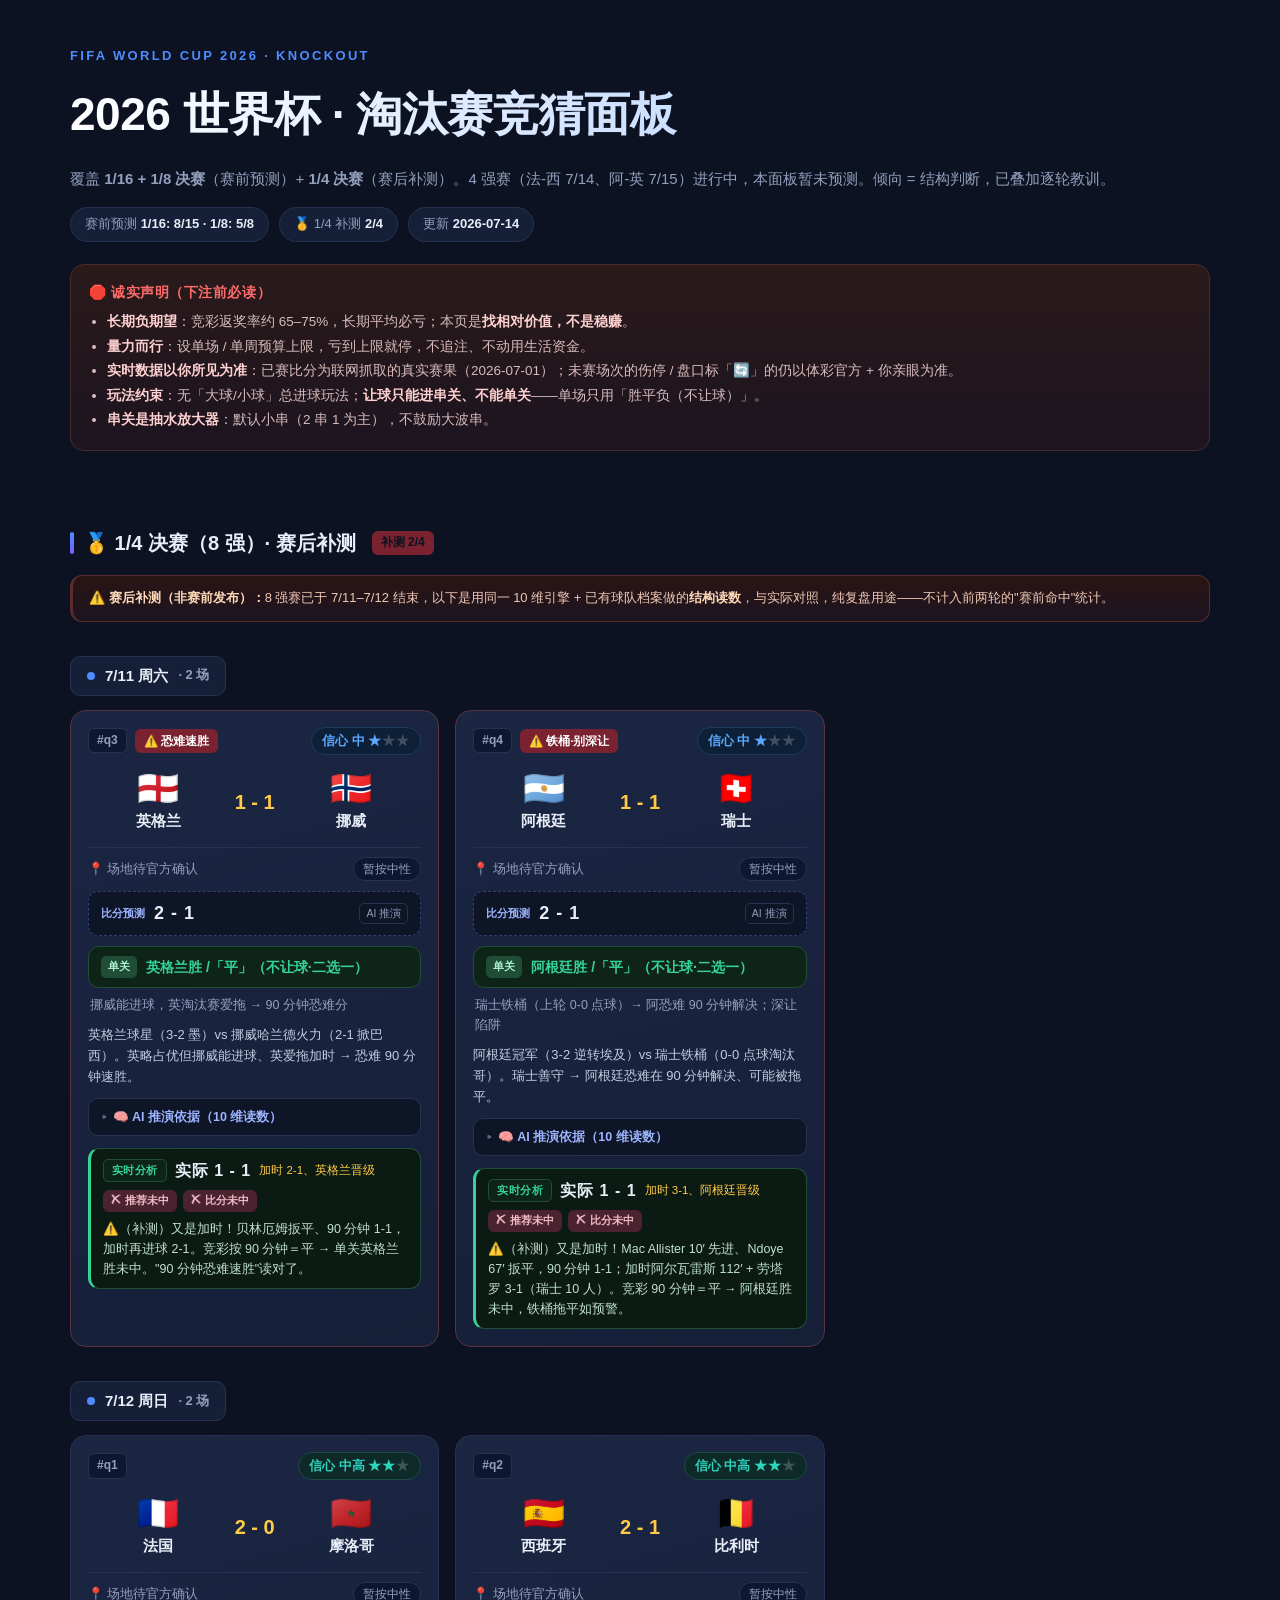
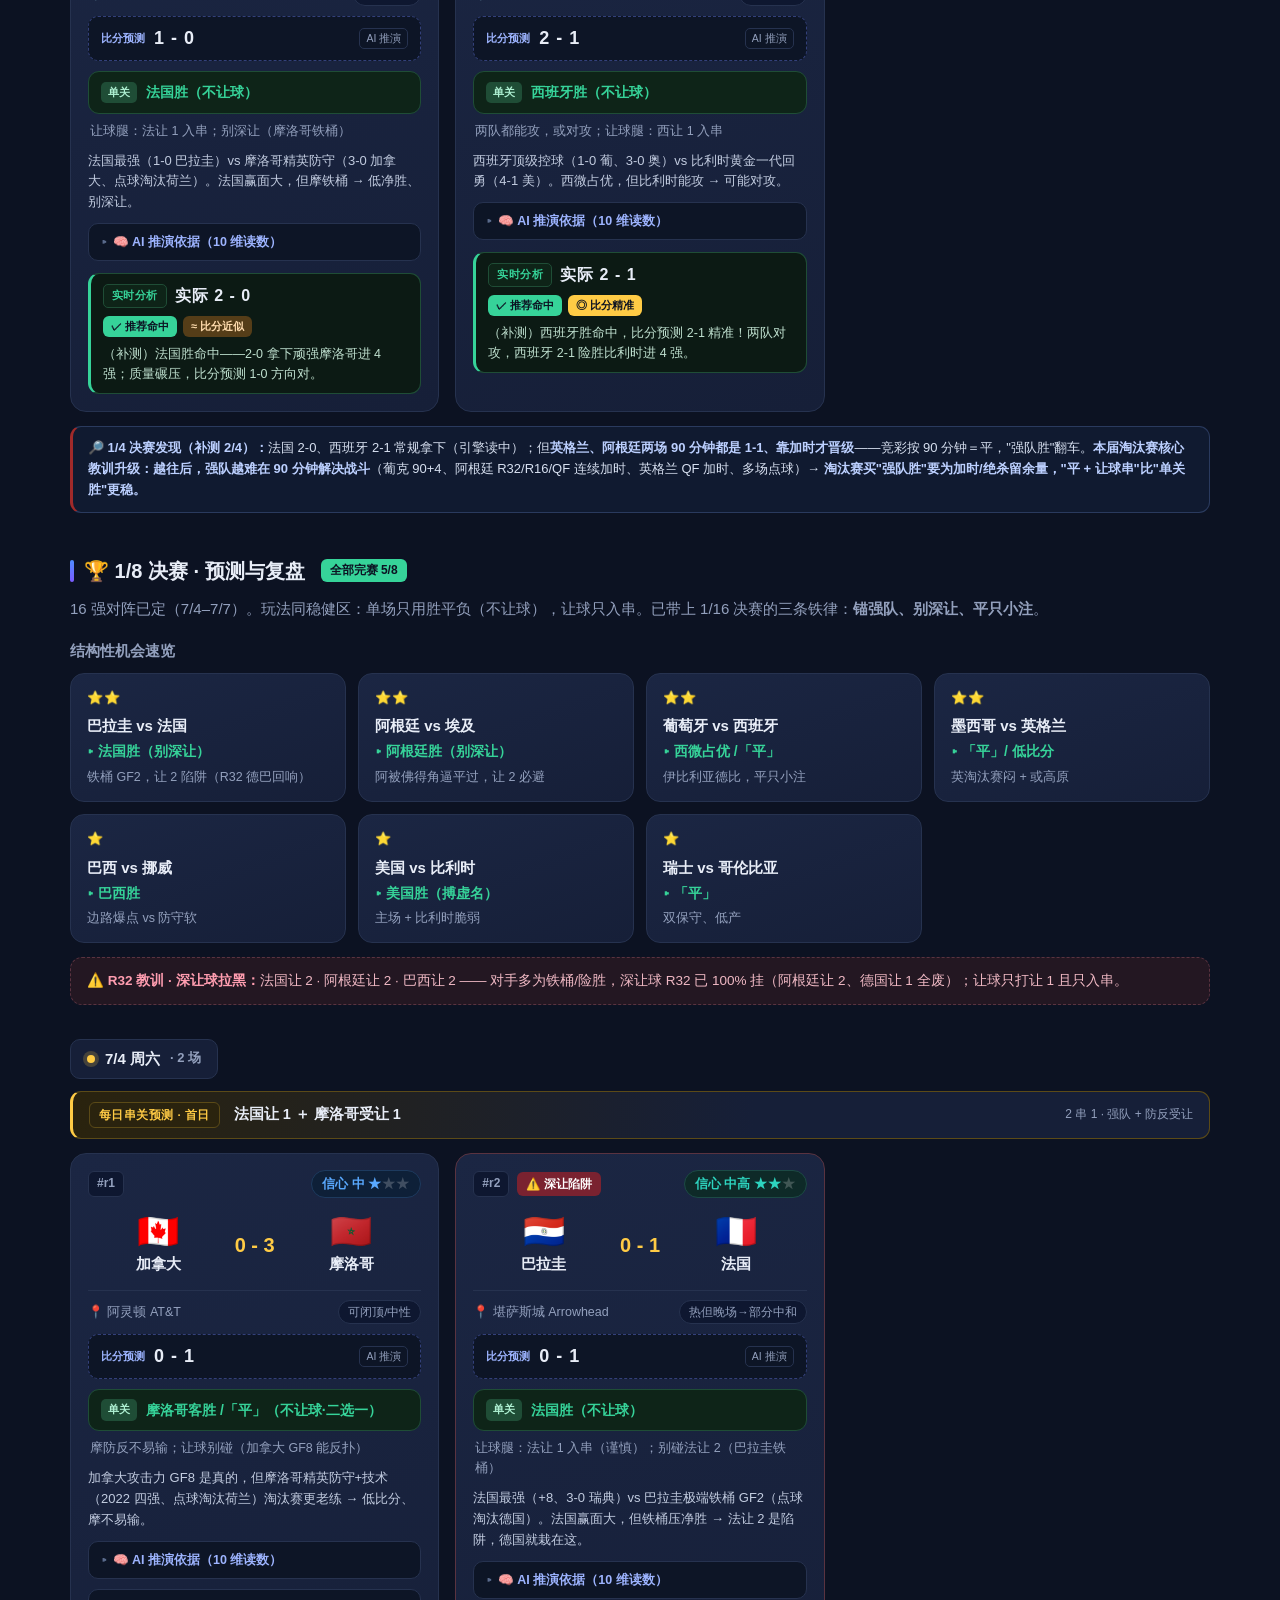
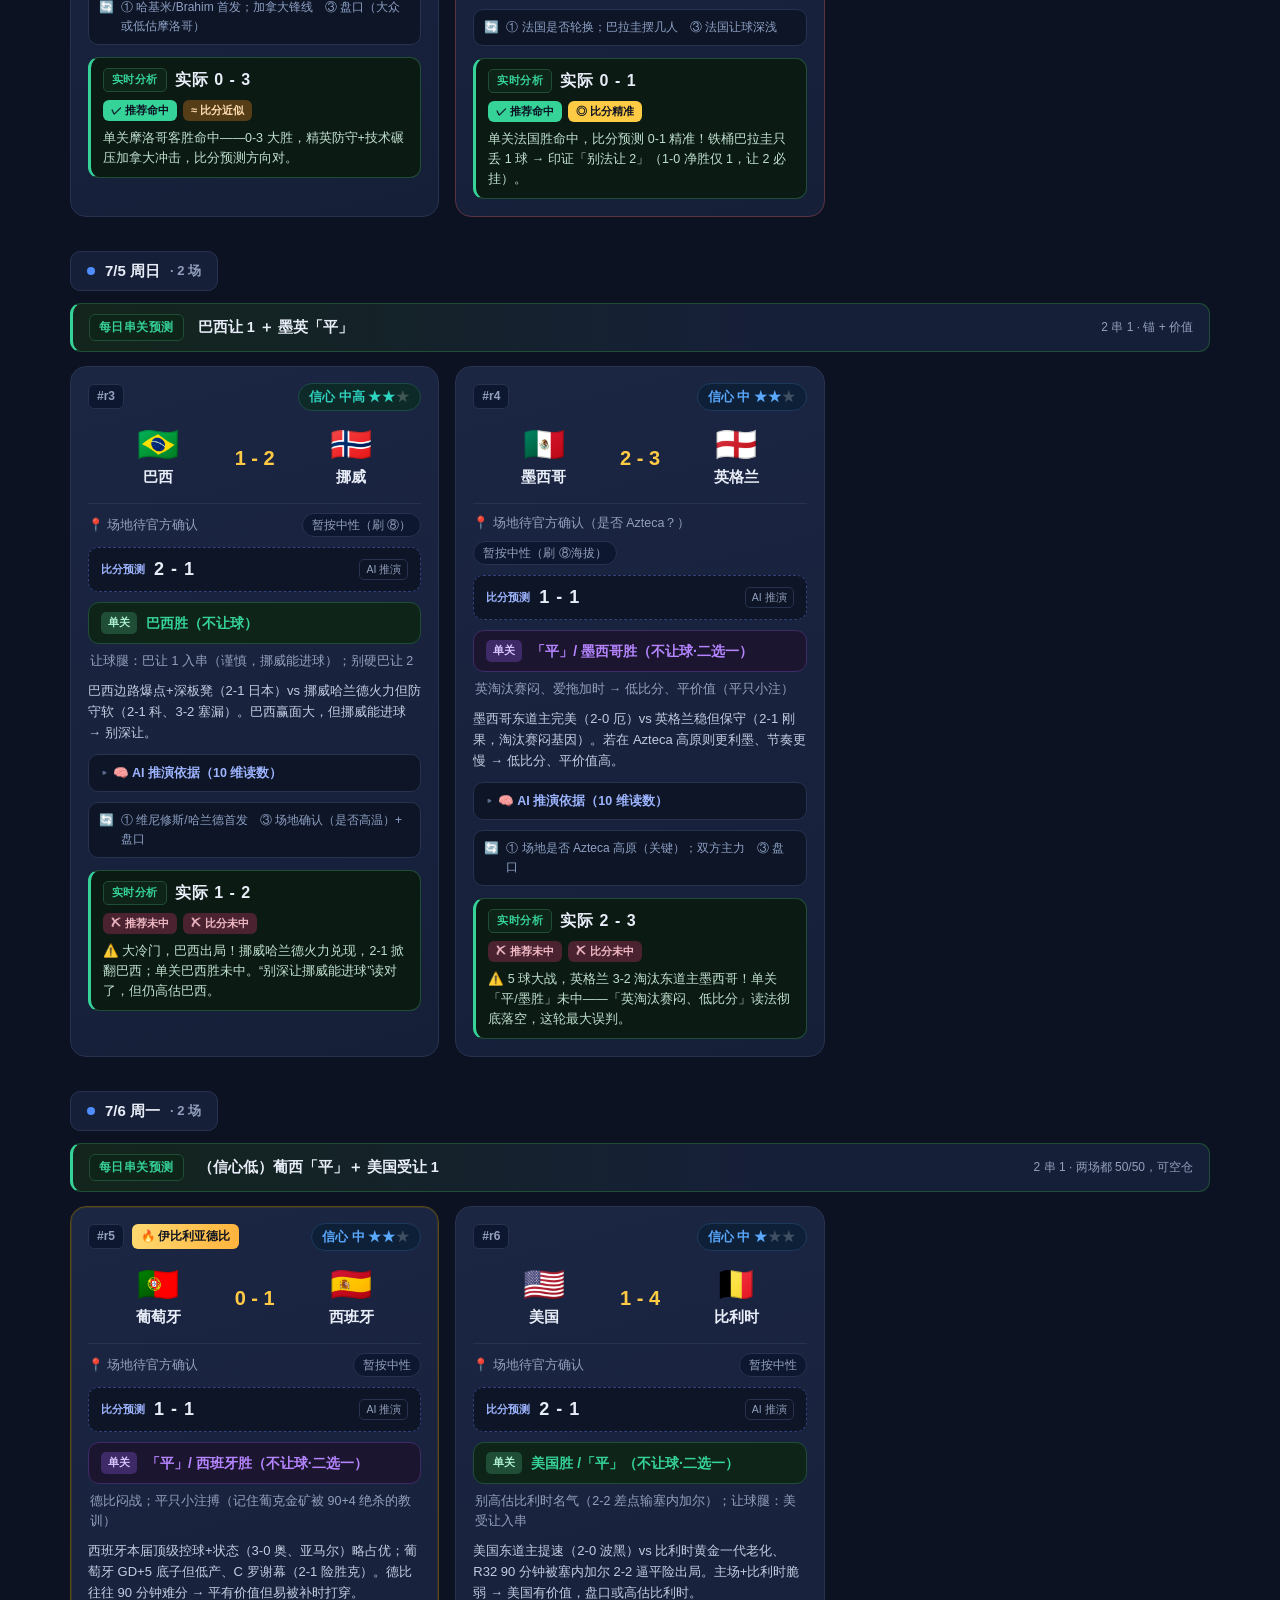
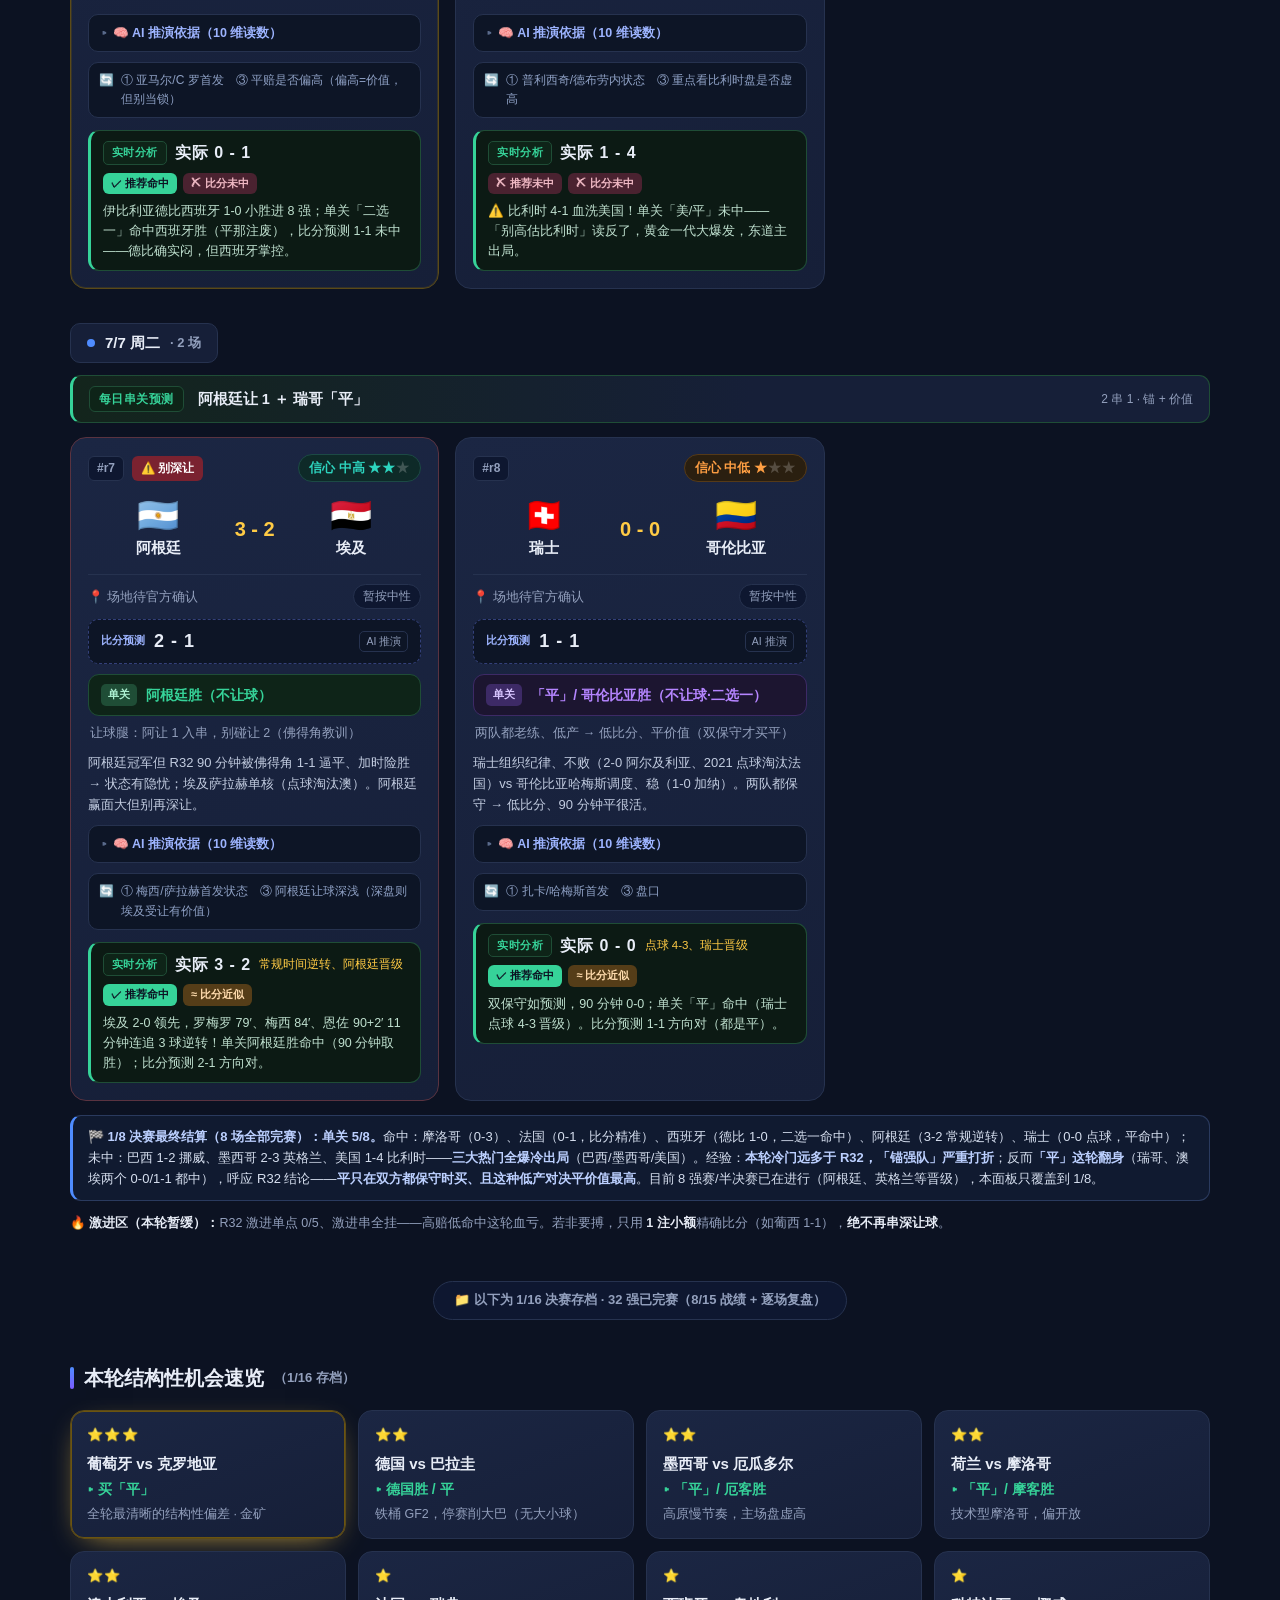
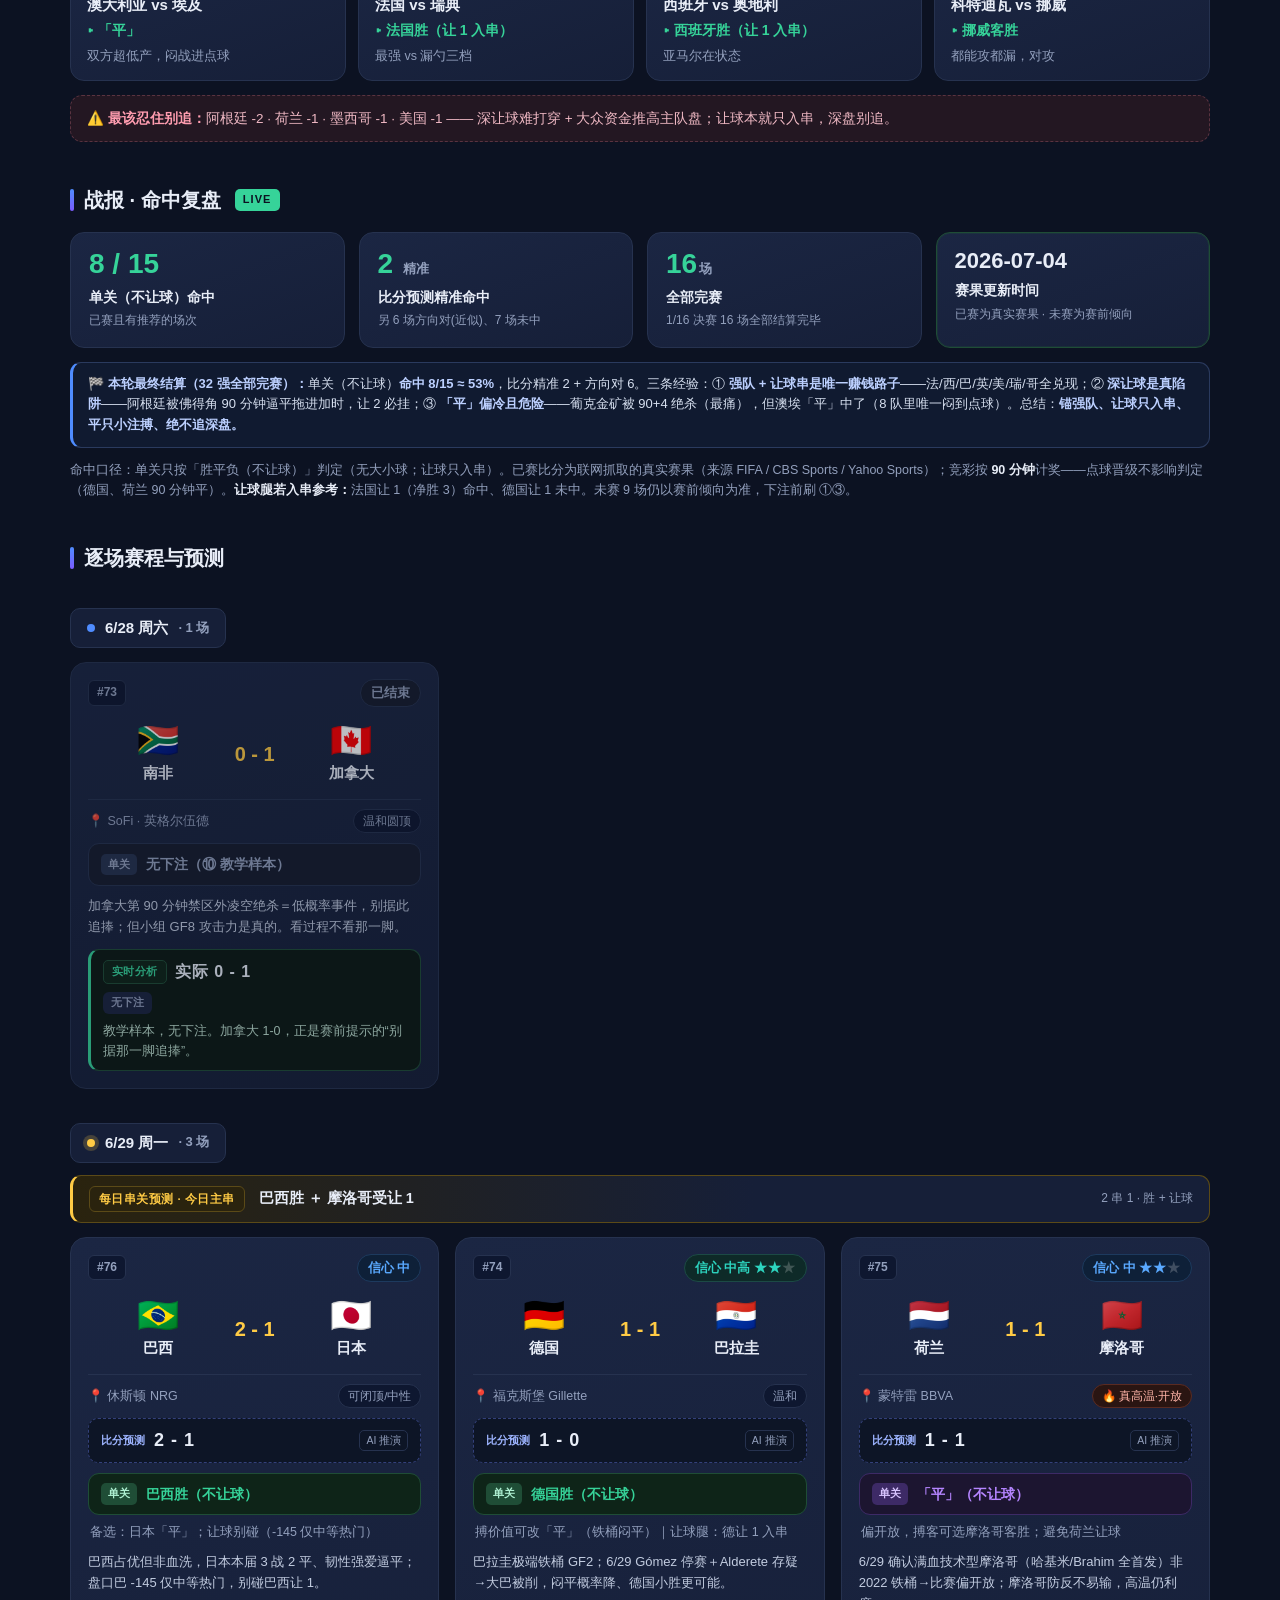
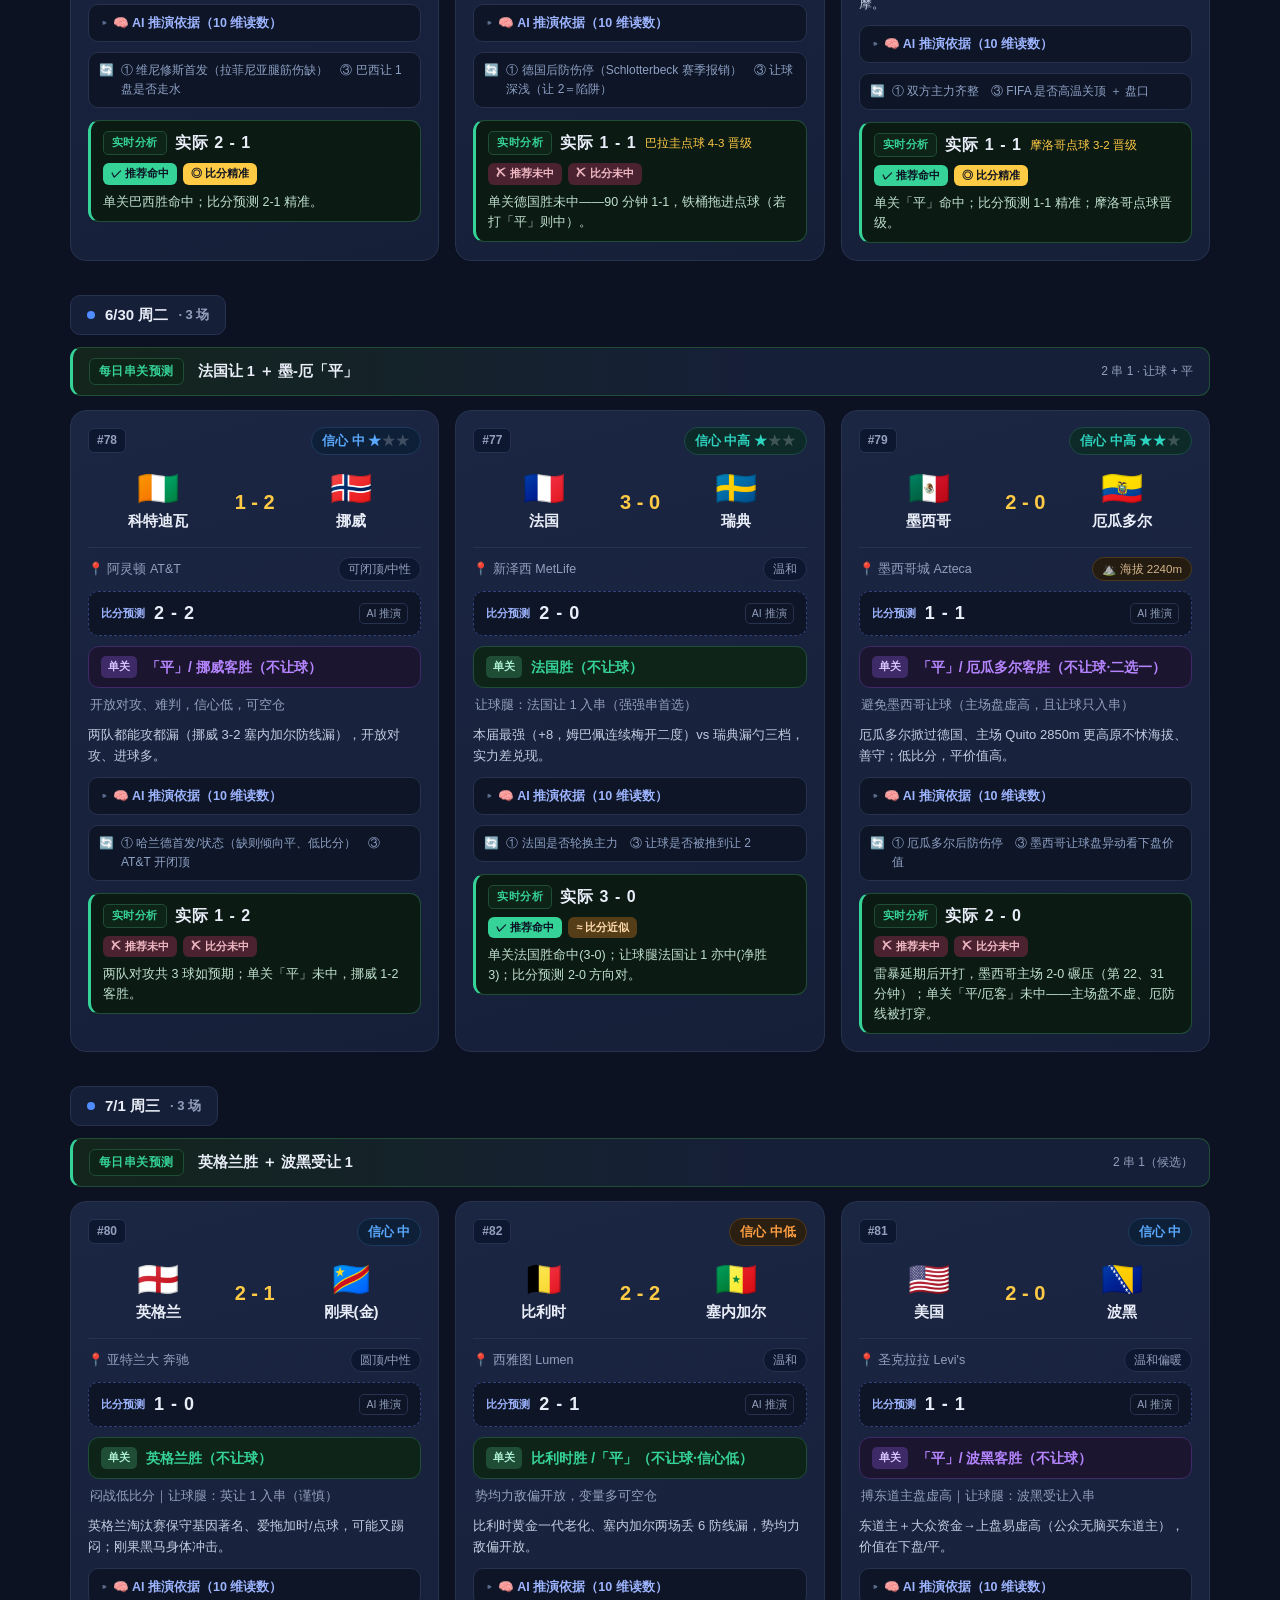
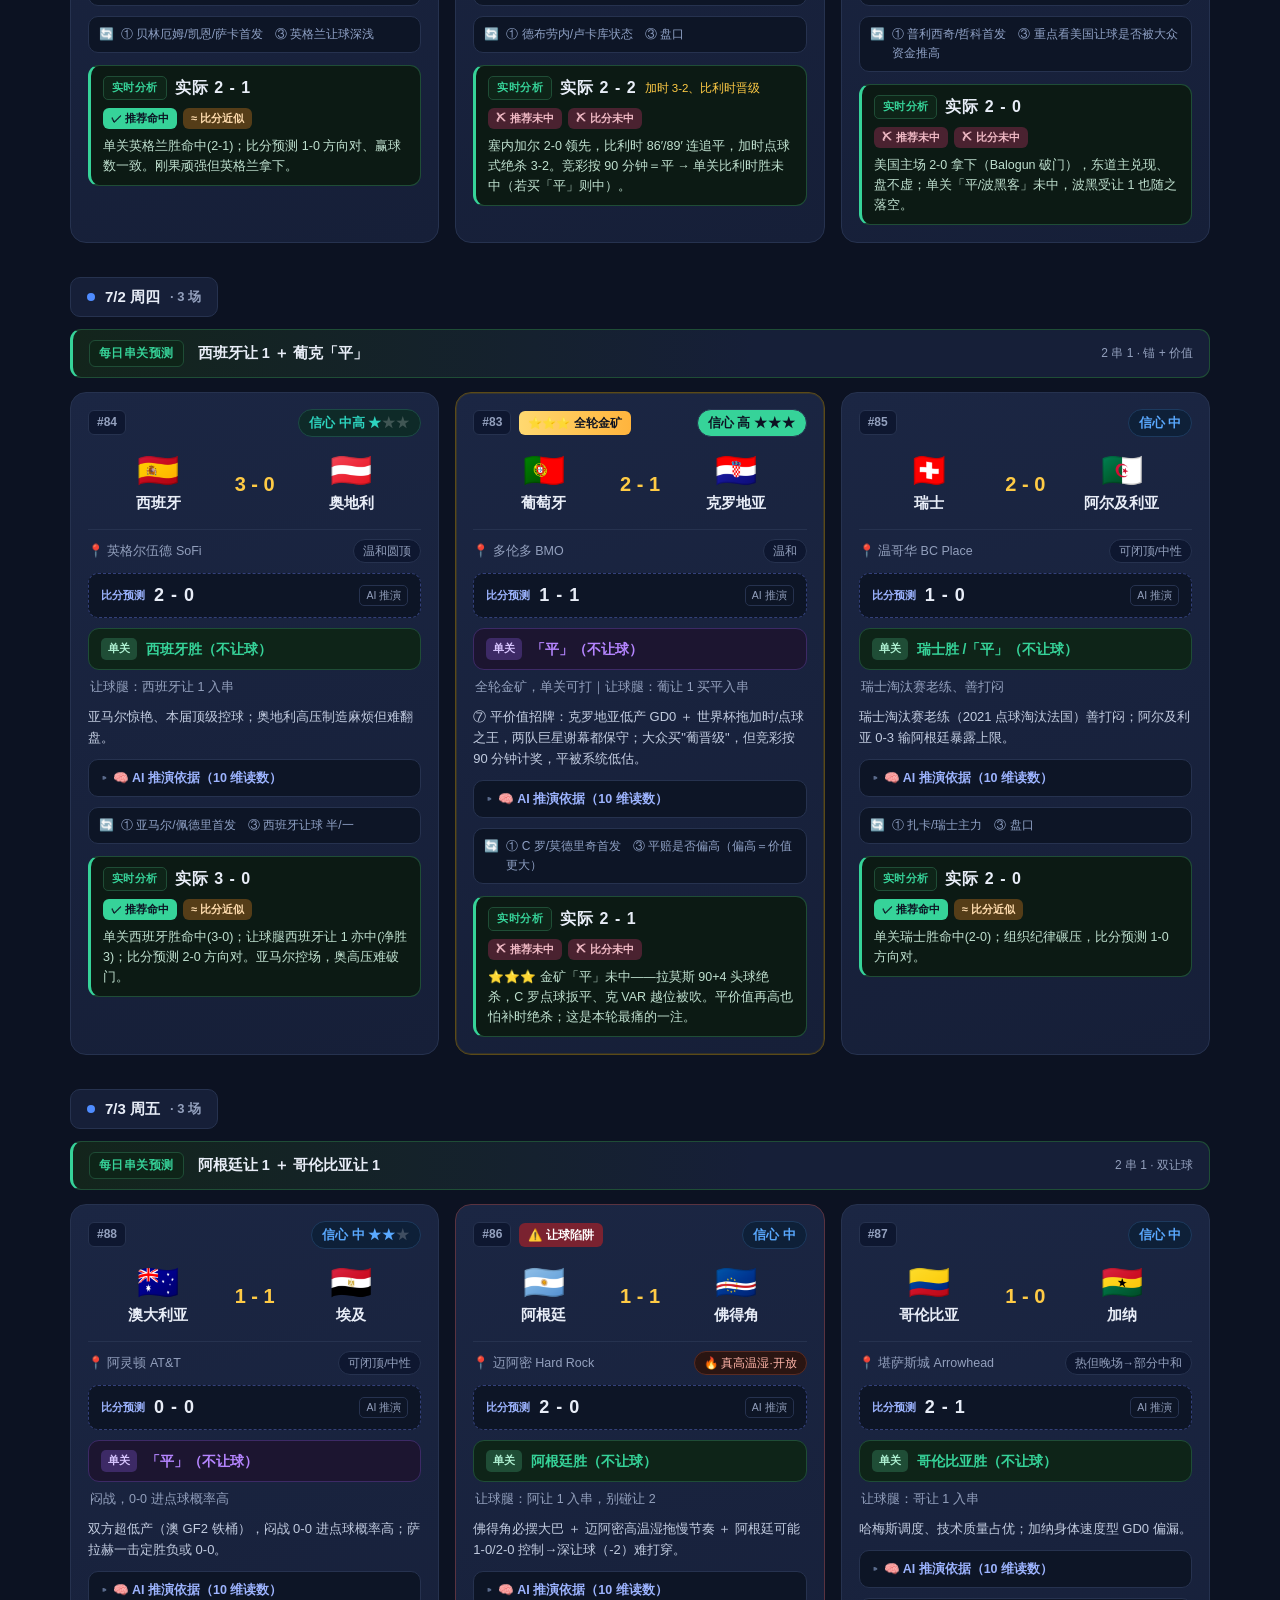
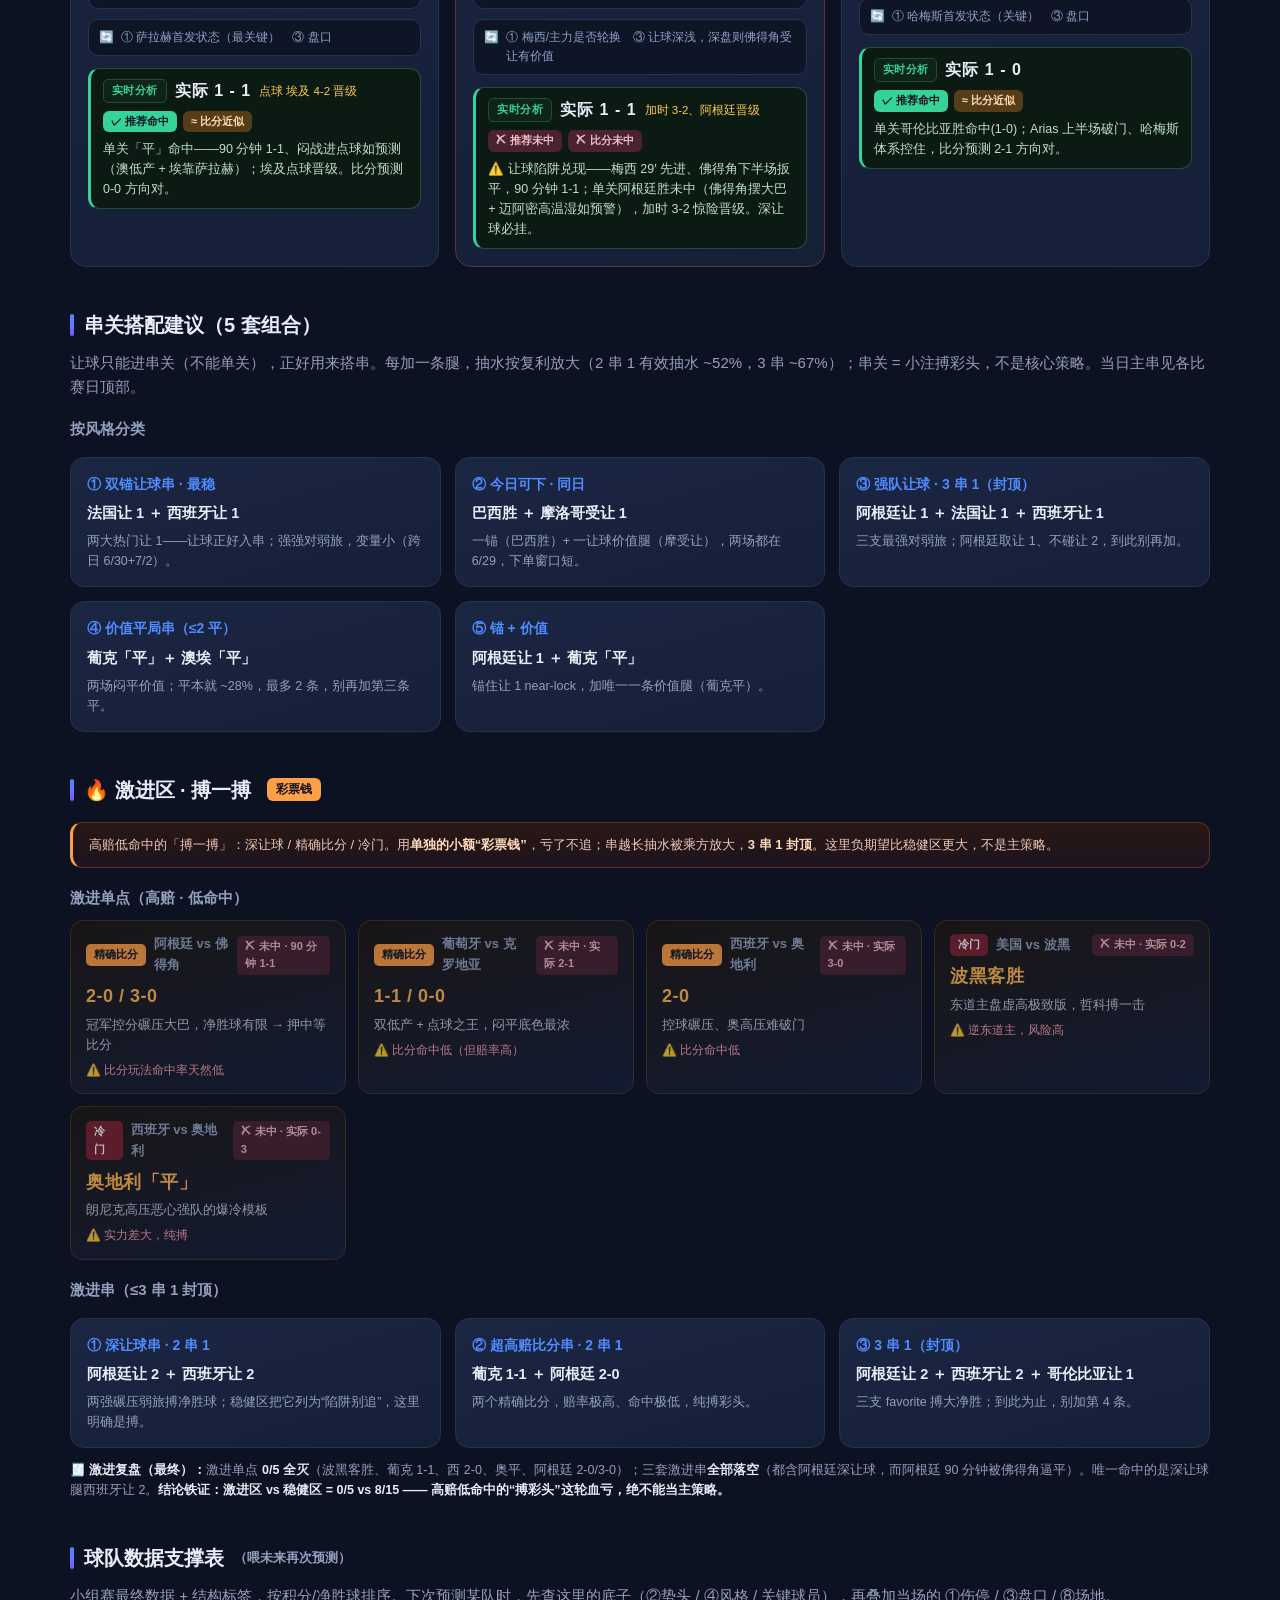
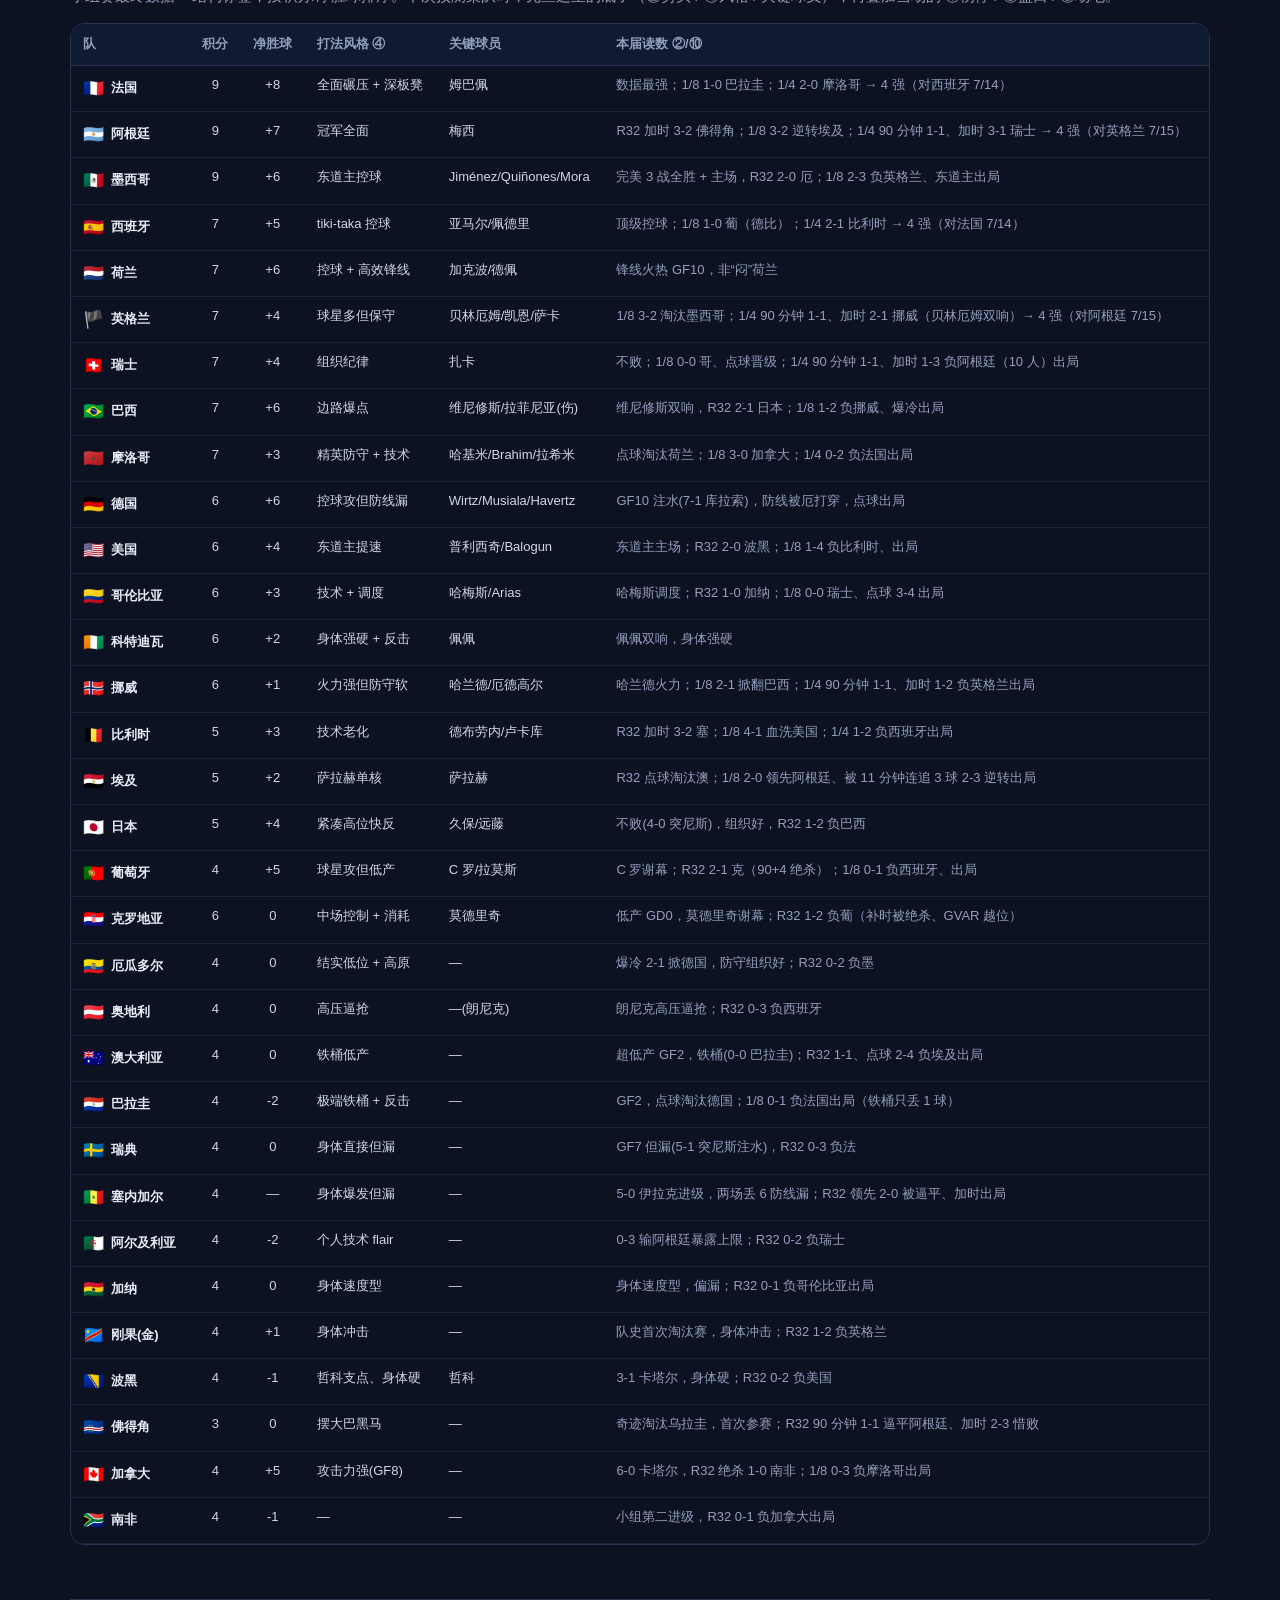
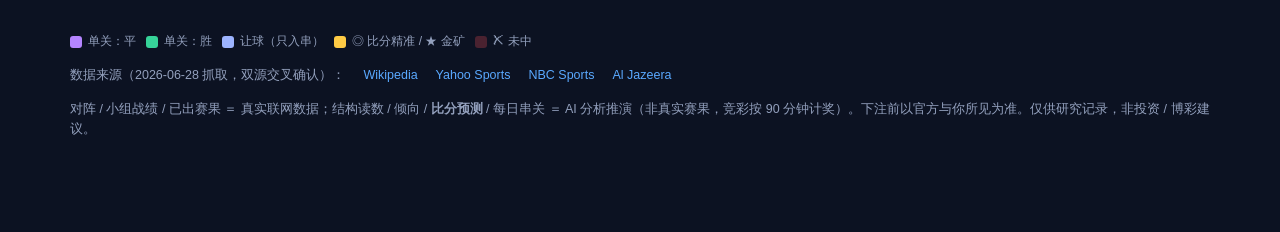
==== commit 2381b579: "feat(blog): 新增 1/4 决赛（8 强）赛后补测 8 强赛已于 7/11–7/12 结束，用同一 10 维引擎做结构读数与实际对照 （明确标注赛后补测、非赛前发布、不计入赛前命中统计）： " ====
--- a/docs/public/worldcup-2026.html
+++ b/docs/public/worldcup-2026.html
@@ -241,11 +241,11 @@
   <header>
     <div class="kicker">FIFA World Cup 2026 · Knockout</div>
     <h1>2026 世界杯 · 淘汰赛竞猜面板</h1>
-    <p class="sub">覆盖 <b>1/16 + 1/8 决赛</b>两轮预测与逐场复盘（均已完赛）。8 强赛及之后未覆盖。倾向 = 赛前判断，已叠加上一轮教训。</p>
+    <p class="sub">覆盖 <b>1/16 + 1/8 决赛</b>（赛前预测）+ <b>1/4 决赛</b>（赛后补测）。4 强赛（法-西 7/14、阿-英 7/15）进行中，本面板暂未预测。倾向 = 结构判断，已叠加逐轮教训。</p>
     <div class="meta-row">
-      <span class="chip">🏆 1/8 决赛 <b>全部完赛 · 单关 5/8</b></span>
+      <span class="chip">赛前预测 <b>1/16: 8/15 · 1/8: 5/8</b></span>
+      <span class="chip">🥇 1/4 补测 <b>2/4</b></span>
       <span class="chip">更新 <b>2026-07-14</b></span>
-      <span class="chip">📁 1/16 决赛 <b>8/15 · 已存档</b></span>
     </div>
     <div class="warn">
       <h3>🛑 诚实声明（下注前必读）</h3>
@@ -259,6 +259,115 @@
     </div>
   </header>
 
+  <h2 class="sec-title"><span class="bar"></span>🥇 1/4 决赛（8 强）· 赛后补测 <span class="ptag" style="background:#7a2230">补测 2/4</span></h2>
+  <div class="aggr-warn" style="border-left-color:#a02a2a;background:linear-gradient(180deg,#2a1414,#1c1420);border-color:#5a2b2b;">⚠️ <b>赛后补测（非赛前发布）：</b>8 强赛已于 7/11–7/12 结束，以下是用同一 10 维引擎 + 已有球队档案做的<b>结构读数</b>，与实际对照，纯复盘用途——不计入前两轮的"赛前命中"统计。</div>
+  
+  <div class="day">
+    <div class="day-head"><span class="dot"></span>7/11 周六<span class="cnt">· 2 场</span></div>
+    <div class="cards">
+  <article class="card mid trap">
+    <div class="card-top">
+      <span class="num">#q3</span>
+      
+      <span class="badge badge-trap">⚠️ 恐难速胜</span>
+      <span class="conf mid">信心 中 <span class="stars">★<span class="dim">★★</span></span></span>
+    </div>
+    <div class="teams">
+      <div class="team"><span class="flag">🏴󠁧󠁢󠁥󠁮󠁧󠁿</span><span class="tname">英格兰</span></div>
+      <span class="score">1 - 1</span>
+      <div class="team"><span class="flag">🇳🇴</span><span class="tname">挪威</span></div>
+    </div>
+    <div class="venue">
+      <span>📍 场地待官方确认</span>
+      <span class="venue-tag">暂按中性</span>
+    </div>
+    <div class="scorepred"><span class="sp-label">比分预测</span><span class="sp-val">2 - 1</span><span class="sp-note">AI 推演</span></div>
+    <div class="pick p-safe"><span class="pick-label">单关</span><span class="pick-text">英格兰胜 /「平」（不让球·二选一）</span></div>
+    <div class="play">挪威能进球，英淘汰赛爱拖 → 90 分钟恐难分</div>
+    <div class="logic">英格兰球星（3-2 墨）vs 挪威哈兰德火力（2-1 掀巴西）。英略占优但挪威能进球、英爱拖加时 → 恐难 90 分钟速胜。</div>
+    <details class="basis"><summary>🧠 AI 推演依据（10 维读数）</summary><div class="basis-body"><div class="bz"><span class="bz-k">②势头</span><span class="bz-v">英格兰 3-2 墨（5 球大战）｜挪威 2-1 掀巴西、哈兰德火力</span></div><div class="bz"><span class="bz-k">④风格</span><span class="bz-v">球星 vs 火力，都能进球</span></div><div class="bz"><span class="bz-k">⑦淘汰赛</span><span class="bz-v">英爱拖加时/点球（本届 5 球大战是例外）</span></div><div class="bz"><span class="bz-k">结论</span><span class="bz-v">英略占优，但 90 分钟恐难速胜</span></div></div></details>
+    
+    <div class="review"><div class="rv-top"><span class="rv-label">实时分析</span><span class="rv-actual">实际 1 - 1</span><span class="pens">加时 2-1、英格兰晋级</span></div><div class="rv-badges"><span class="rb miss">✗ 推荐未中</span><span class="rb miss">✗ 比分未中</span></div><div class="rv-text">⚠️（补测）又是加时！贝林厄姆扳平、90 分钟 1-1，加时再进球 2-1。竞彩按 90 分钟＝平 → 单关英格兰胜未中。"90 分钟恐难速胜"读对了。</div></div>
+  </article>
+  <article class="card mid trap">
+    <div class="card-top">
+      <span class="num">#q4</span>
+      
+      <span class="badge badge-trap">⚠️ 铁桶·别深让</span>
+      <span class="conf mid">信心 中 <span class="stars">★<span class="dim">★★</span></span></span>
+    </div>
+    <div class="teams">
+      <div class="team"><span class="flag">🇦🇷</span><span class="tname">阿根廷</span></div>
+      <span class="score">1 - 1</span>
+      <div class="team"><span class="flag">🇨🇭</span><span class="tname">瑞士</span></div>
+    </div>
+    <div class="venue">
+      <span>📍 场地待官方确认</span>
+      <span class="venue-tag">暂按中性</span>
+    </div>
+    <div class="scorepred"><span class="sp-label">比分预测</span><span class="sp-val">2 - 1</span><span class="sp-note">AI 推演</span></div>
+    <div class="pick p-safe"><span class="pick-label">单关</span><span class="pick-text">阿根廷胜 /「平」（不让球·二选一）</span></div>
+    <div class="play">瑞士铁桶（上轮 0-0 点球）→ 阿恐难 90 分钟解决；深让陷阱</div>
+    <div class="logic">阿根廷冠军（3-2 逆转埃及）vs 瑞士铁桶（0-0 点球淘汰哥）。瑞士善守 → 阿根廷恐难在 90 分钟解决、可能被拖平。</div>
+    <details class="basis"><summary>🧠 AI 推演依据（10 维读数）</summary><div class="basis-body"><div class="bz"><span class="bz-k">②势头</span><span class="bz-v">阿根廷 3-2 逆转埃及｜瑞士 0-0 点球淘汰哥、铁桶</span></div><div class="bz"><span class="bz-k">④⑦</span><span class="bz-v">阿攻 vs 瑞铁桶善守（淘汰赛老练、2021 点球淘法国）</span></div><div class="bz"><span class="bz-k">⑧⑨</span><span class="bz-v">阿净胜球隐忧（R32/R16 连续险胜）</span></div><div class="bz"><span class="bz-k">结论</span><span class="bz-v">阿赢面大但恐被拖平、别深让</span></div></div></details>
+    
+    <div class="review"><div class="rv-top"><span class="rv-label">实时分析</span><span class="rv-actual">实际 1 - 1</span><span class="pens">加时 3-1、阿根廷晋级</span></div><div class="rv-badges"><span class="rb miss">✗ 推荐未中</span><span class="rb miss">✗ 比分未中</span></div><div class="rv-text">⚠️（补测）又是加时！Mac Allister 10′ 先进、Ndoye 67′ 扳平，90 分钟 1-1；加时阿尔瓦雷斯 112′ + 劳塔罗 3-1（瑞士 10 人）。竞彩 90 分钟＝平 → 阿根廷胜未中，铁桶拖平如预警。</div></div>
+  </article></div>
+  </div>
+  <div class="day">
+    <div class="day-head"><span class="dot"></span>7/12 周日<span class="cnt">· 2 场</span></div>
+    <div class="cards">
+  <article class="card midhigh">
+    <div class="card-top">
+      <span class="num">#q1</span>
+      
+      
+      <span class="conf midhigh">信心 中高 <span class="stars">★★<span class="dim">★</span></span></span>
+    </div>
+    <div class="teams">
+      <div class="team"><span class="flag">🇫🇷</span><span class="tname">法国</span></div>
+      <span class="score">2 - 0</span>
+      <div class="team"><span class="flag">🇲🇦</span><span class="tname">摩洛哥</span></div>
+    </div>
+    <div class="venue">
+      <span>📍 场地待官方确认</span>
+      <span class="venue-tag">暂按中性</span>
+    </div>
+    <div class="scorepred"><span class="sp-label">比分预测</span><span class="sp-val">1 - 0</span><span class="sp-note">AI 推演</span></div>
+    <div class="pick p-safe"><span class="pick-label">单关</span><span class="pick-text">法国胜（不让球）</span></div>
+    <div class="play">让球腿：法让 1 入串；别深让（摩洛哥铁桶）</div>
+    <div class="logic">法国最强（1-0 巴拉圭）vs 摩洛哥精英防守（3-0 加拿大、点球淘汰荷兰）。法国赢面大，但摩铁桶 → 低净胜、别深让。</div>
+    <details class="basis"><summary>🧠 AI 推演依据（10 维读数）</summary><div class="basis-body"><div class="bz"><span class="bz-k">②势头</span><span class="bz-v">法国最强 1-0 巴拉圭｜摩洛哥 3-0 加拿大、点球淘汰荷兰</span></div><div class="bz"><span class="bz-k">④风格</span><span class="bz-v">法国攻 vs 摩洛哥精英防反</span></div><div class="bz"><span class="bz-k">⑦淘汰赛</span><span class="bz-v">摩铁桶老练 → 压净胜</span></div><div class="bz"><span class="bz-k">结论</span><span class="bz-v">法国胜、别深让</span></div></div></details>
+    
+    <div class="review"><div class="rv-top"><span class="rv-label">实时分析</span><span class="rv-actual">实际 2 - 0</span></div><div class="rv-badges"><span class="rb hit">✓ 推荐命中</span><span class="rb near">≈ 比分近似</span></div><div class="rv-text">（补测）法国胜命中——2-0 拿下顽强摩洛哥进 4 强；质量碾压，比分预测 1-0 方向对。</div></div>
+  </article>
+  <article class="card midhigh">
+    <div class="card-top">
+      <span class="num">#q2</span>
+      
+      
+      <span class="conf midhigh">信心 中高 <span class="stars">★★<span class="dim">★</span></span></span>
+    </div>
+    <div class="teams">
+      <div class="team"><span class="flag">🇪🇸</span><span class="tname">西班牙</span></div>
+      <span class="score">2 - 1</span>
+      <div class="team"><span class="flag">🇧🇪</span><span class="tname">比利时</span></div>
+    </div>
+    <div class="venue">
+      <span>📍 场地待官方确认</span>
+      <span class="venue-tag">暂按中性</span>
+    </div>
+    <div class="scorepred"><span class="sp-label">比分预测</span><span class="sp-val">2 - 1</span><span class="sp-note">AI 推演</span></div>
+    <div class="pick p-safe"><span class="pick-label">单关</span><span class="pick-text">西班牙胜（不让球）</span></div>
+    <div class="play">两队都能攻，或对攻；让球腿：西让 1 入串</div>
+    <div class="logic">西班牙顶级控球（1-0 葡、3-0 奥）vs 比利时黄金一代回勇（4-1 美）。西微占优，但比利时能攻 → 可能对攻。</div>
+    <details class="basis"><summary>🧠 AI 推演依据（10 维读数）</summary><div class="basis-body"><div class="bz"><span class="bz-k">②势头</span><span class="bz-v">西班牙 1-0 葡、3-0 奥｜比利时 4-1 血洗美国、黄金一代回勇</span></div><div class="bz"><span class="bz-k">④风格</span><span class="bz-v">控球 vs 技术，两队都能攻</span></div><div class="bz"><span class="bz-k">⑩校准</span><span class="bz-v">比利时状态回来了，别当鱼腩</span></div><div class="bz"><span class="bz-k">结论</span><span class="bz-v">西微占优、或对攻</span></div></div></details>
+    
+    <div class="review"><div class="rv-top"><span class="rv-label">实时分析</span><span class="rv-actual">实际 2 - 1</span></div><div class="rv-badges"><span class="rb hit">✓ 推荐命中</span><span class="rb exact">◎ 比分精准</span></div><div class="rv-text">（补测）西班牙胜命中，比分预测 2-1 精准！两队对攻，西班牙 2-1 险胜比利时进 4 强。</div></div>
+  </article></div>
+  </div>
+  <p class="calib" style="border-left-color:#a02a2a;"><b>🔎 1/4 决赛发现（补测 2/4）：</b>法国 2-0、西班牙 2-1 常规拿下（引擎读中）；但<b>英格兰、阿根廷两场 90 分钟都是 1-1、靠加时才晋级</b>——竞彩按 90 分钟＝平，"强队胜"翻车。<b>本届淘汰赛核心教训升级：越往后，强队越难在 90 分钟解决战斗</b>（葡克 90+4、阿根廷 R32/R16/QF 连续加时、英格兰 QF 加时、多场点球）→ <b>淘汰赛买"强队胜"要为加时/绝杀留余量，"平 + 让球串"比"单关胜"更稳。</b></p>
+
   <h2 class="sec-title"><span class="bar"></span>🏆 1/8 决赛 · 预测与复盘 <span class="ptag" style="background:var(--green)">全部完赛 5/8</span></h2>
   <p class="sub" style="margin-top:-6px">16 强对阵已定（7/4–7/7）。玩法同稳健区：单场只用胜平负（不让球），让球只入串。已带上 1/16 决赛的三条铁律：<b>锚强队、别深让、平只小注</b>。</p>
   <h3 class="aggr-h3">结构性机会速览</h3>
@@ -954,7 +1063,7 @@
     <table class="tt">
       <thead><tr><th>队</th><th>积分</th><th>净胜球</th><th>打法风格 ④</th><th>关键球员</th><th>本届读数 ②/⑩</th></tr></thead>
       <tbody>
-        <tr><td class="tm"><span class="tf">🇫🇷</span>法国</td><td class="tc">9</td><td class="tc">+8</td><td>全面碾压 + 深板凳</td><td>姆巴佩</td><td class="td-read">数据最强，姆巴佩连续梅开二度；1/8 1-0 巴拉圭（净胜仅 1，铁桶难穿）</td></tr><tr><td class="tm"><span class="tf">🇦🇷</span>阿根廷</td><td class="tc">9</td><td class="tc">+7</td><td>冠军全面</td><td>梅西</td><td class="td-read">卫冕碾压；R32 加时 3-2 佛得角；1/8 0-2 落后、11 分钟连追 3 球 3-2 逆转埃及进 8 强</td></tr><tr><td class="tm"><span class="tf">🇲🇽</span>墨西哥</td><td class="tc">9</td><td class="tc">+6</td><td>东道主控球</td><td>Jiménez/Quiñones/Mora</td><td class="td-read">完美 3 战全胜 + 主场，R32 2-0 厄；1/8 2-3 负英格兰、东道主出局</td></tr><tr><td class="tm"><span class="tf">🇪🇸</span>西班牙</td><td class="tc">7</td><td class="tc">+5</td><td>tiki-taka 控球</td><td>亚马尔/佩德里</td><td class="td-read">顶级控球；R32 3-0 奥；1/8 1-0 葡萄牙（德比进 8 强）</td></tr><tr><td class="tm"><span class="tf">🇳🇱</span>荷兰</td><td class="tc">7</td><td class="tc">+6</td><td>控球 + 高效锋线</td><td>加克波/德佩</td><td class="td-read">锋线火热 GF10，非“闷”荷兰</td></tr><tr><td class="tm"><span class="tf">🏴</span>英格兰</td><td class="tc">7</td><td class="tc">+4</td><td>球星多但保守</td><td>贝林厄姆/凯恩/萨卡</td><td class="td-read">稳但一贯闷；R32 2-1 刚果；1/8 3-2 淘汰墨西哥（罕见 5 球大战，打破闷平剧本）</td></tr><tr><td class="tm"><span class="tf">🇨🇭</span>瑞士</td><td class="tc">7</td><td class="tc">+4</td><td>组织纪律</td><td>扎卡</td><td class="td-read">不败；R32 2-0 阿尔及利亚；1/8 0-0 哥伦比亚、点球 4-3 进 8 强</td></tr><tr><td class="tm"><span class="tf">🇧🇷</span>巴西</td><td class="tc">7</td><td class="tc">+6</td><td>边路爆点</td><td>维尼修斯/拉菲尼亚(伤)</td><td class="td-read">维尼修斯双响，R32 2-1 日本；1/8 1-2 负挪威、爆冷出局</td></tr><tr><td class="tm"><span class="tf">🇲🇦</span>摩洛哥</td><td class="tc">7</td><td class="tc">+3</td><td>精英防守 + 技术</td><td>哈基米/Brahim/拉希米</td><td class="td-read">稳 + 2022 四强底子，点球淘汰荷兰；1/8 3-0 加拿大</td></tr><tr><td class="tm"><span class="tf">🇩🇪</span>德国</td><td class="tc">6</td><td class="tc">+6</td><td>控球攻但防线漏</td><td>Wirtz/Musiala/Havertz</td><td class="td-read">GF10 注水(7-1 库拉索)，防线被厄打穿，点球出局</td></tr><tr><td class="tm"><span class="tf">🇺🇸</span>美国</td><td class="tc">6</td><td class="tc">+4</td><td>东道主提速</td><td>普利西奇/Balogun</td><td class="td-read">东道主主场；R32 2-0 波黑；1/8 1-4 负比利时、出局</td></tr><tr><td class="tm"><span class="tf">🇨🇴</span>哥伦比亚</td><td class="tc">6</td><td class="tc">+3</td><td>技术 + 调度</td><td>哈梅斯/Arias</td><td class="td-read">哈梅斯调度；R32 1-0 加纳；1/8 0-0 瑞士、点球 3-4 出局</td></tr><tr><td class="tm"><span class="tf">🇨🇮</span>科特迪瓦</td><td class="tc">6</td><td class="tc">+2</td><td>身体强硬 + 反击</td><td>佩佩</td><td class="td-read">佩佩双响，身体强硬</td></tr><tr><td class="tm"><span class="tf">🇳🇴</span>挪威</td><td class="tc">6</td><td class="tc">+1</td><td>火力强但防守软</td><td>哈兰德/厄德高尔</td><td class="td-read">哈兰德火力，3-2 塞防线漏；R32 2-1 胜科；1/8 2-1 掀翻巴西晋级</td></tr><tr><td class="tm"><span class="tf">🇧🇪</span>比利时</td><td class="tc">5</td><td class="tc">+3</td><td>技术老化</td><td>德布劳内/卢卡库</td><td class="td-read">R32 加时 3-2 塞险胜；1/8 4-1 血洗美国、黄金一代爆发进 8 强</td></tr><tr><td class="tm"><span class="tf">🇪🇬</span>埃及</td><td class="tc">5</td><td class="tc">+2</td><td>萨拉赫单核</td><td>萨拉赫</td><td class="td-read">R32 点球淘汰澳；1/8 2-0 领先阿根廷、被 11 分钟连追 3 球 2-3 逆转出局</td></tr><tr><td class="tm"><span class="tf">🇯🇵</span>日本</td><td class="tc">5</td><td class="tc">+4</td><td>紧凑高位快反</td><td>久保/远藤</td><td class="td-read">不败(4-0 突尼斯)，组织好，R32 1-2 负巴西</td></tr><tr><td class="tm"><span class="tf">🇵🇹</span>葡萄牙</td><td class="tc">4</td><td class="tc">+5</td><td>球星攻但低产</td><td>C 罗/拉莫斯</td><td class="td-read">C 罗谢幕；R32 2-1 克（90+4 绝杀）；1/8 0-1 负西班牙、出局</td></tr><tr><td class="tm"><span class="tf">🇭🇷</span>克罗地亚</td><td class="tc">6</td><td class="tc">0</td><td>中场控制 + 消耗</td><td>莫德里奇</td><td class="td-read">低产 GD0，莫德里奇谢幕；R32 1-2 负葡（补时被绝杀、GVAR 越位）</td></tr><tr><td class="tm"><span class="tf">🇪🇨</span>厄瓜多尔</td><td class="tc">4</td><td class="tc">0</td><td>结实低位 + 高原</td><td>—</td><td class="td-read">爆冷 2-1 掀德国，防守组织好；R32 0-2 负墨</td></tr><tr><td class="tm"><span class="tf">🇦🇹</span>奥地利</td><td class="tc">4</td><td class="tc">0</td><td>高压逼抢</td><td>—(朗尼克)</td><td class="td-read">朗尼克高压逼抢；R32 0-3 负西班牙</td></tr><tr><td class="tm"><span class="tf">🇦🇺</span>澳大利亚</td><td class="tc">4</td><td class="tc">0</td><td>铁桶低产</td><td>—</td><td class="td-read">超低产 GF2，铁桶(0-0 巴拉圭)；R32 1-1、点球 2-4 负埃及出局</td></tr><tr><td class="tm"><span class="tf">🇵🇾</span>巴拉圭</td><td class="tc">4</td><td class="tc">-2</td><td>极端铁桶 + 反击</td><td>—</td><td class="td-read">GF2，点球淘汰德国；1/8 0-1 负法国出局（铁桶只丢 1 球）</td></tr><tr><td class="tm"><span class="tf">🇸🇪</span>瑞典</td><td class="tc">4</td><td class="tc">0</td><td>身体直接但漏</td><td>—</td><td class="td-read">GF7 但漏(5-1 突尼斯注水)，R32 0-3 负法</td></tr><tr><td class="tm"><span class="tf">🇸🇳</span>塞内加尔</td><td class="tc">4</td><td class="tc">—</td><td>身体爆发但漏</td><td>—</td><td class="td-read">5-0 伊拉克进级，两场丢 6 防线漏；R32 领先 2-0 被逼平、加时出局</td></tr><tr><td class="tm"><span class="tf">🇩🇿</span>阿尔及利亚</td><td class="tc">4</td><td class="tc">-2</td><td>个人技术 flair</td><td>—</td><td class="td-read">0-3 输阿根廷暴露上限；R32 0-2 负瑞士</td></tr><tr><td class="tm"><span class="tf">🇬🇭</span>加纳</td><td class="tc">4</td><td class="tc">0</td><td>身体速度型</td><td>—</td><td class="td-read">身体速度型，偏漏；R32 0-1 负哥伦比亚出局</td></tr><tr><td class="tm"><span class="tf">🇨🇩</span>刚果(金)</td><td class="tc">4</td><td class="tc">+1</td><td>身体冲击</td><td>—</td><td class="td-read">队史首次淘汰赛，身体冲击；R32 1-2 负英格兰</td></tr><tr><td class="tm"><span class="tf">🇧🇦</span>波黑</td><td class="tc">4</td><td class="tc">-1</td><td>哲科支点、身体硬</td><td>哲科</td><td class="td-read">3-1 卡塔尔，身体硬；R32 0-2 负美国</td></tr><tr><td class="tm"><span class="tf">🇨🇻</span>佛得角</td><td class="tc">3</td><td class="tc">0</td><td>摆大巴黑马</td><td>—</td><td class="td-read">奇迹淘汰乌拉圭，首次参赛；R32 90 分钟 1-1 逼平阿根廷、加时 2-3 惜败</td></tr><tr><td class="tm"><span class="tf">🇨🇦</span>加拿大</td><td class="tc">4</td><td class="tc">+5</td><td>攻击力强(GF8)</td><td>—</td><td class="td-read">6-0 卡塔尔，R32 绝杀 1-0 南非；1/8 0-3 负摩洛哥出局</td></tr><tr><td class="tm"><span class="tf">🇿🇦</span>南非</td><td class="tc">4</td><td class="tc">-1</td><td>—</td><td>—</td><td class="td-read">小组第二进级，R32 0-1 负加拿大出局</td></tr>
+        <tr><td class="tm"><span class="tf">🇫🇷</span>法国</td><td class="tc">9</td><td class="tc">+8</td><td>全面碾压 + 深板凳</td><td>姆巴佩</td><td class="td-read">数据最强；1/8 1-0 巴拉圭；1/4 2-0 摩洛哥 → 4 强（对西班牙 7/14）</td></tr><tr><td class="tm"><span class="tf">🇦🇷</span>阿根廷</td><td class="tc">9</td><td class="tc">+7</td><td>冠军全面</td><td>梅西</td><td class="td-read">R32 加时 3-2 佛得角；1/8 3-2 逆转埃及；1/4 90 分钟 1-1、加时 3-1 瑞士 → 4 强（对英格兰 7/15）</td></tr><tr><td class="tm"><span class="tf">🇲🇽</span>墨西哥</td><td class="tc">9</td><td class="tc">+6</td><td>东道主控球</td><td>Jiménez/Quiñones/Mora</td><td class="td-read">完美 3 战全胜 + 主场，R32 2-0 厄；1/8 2-3 负英格兰、东道主出局</td></tr><tr><td class="tm"><span class="tf">🇪🇸</span>西班牙</td><td class="tc">7</td><td class="tc">+5</td><td>tiki-taka 控球</td><td>亚马尔/佩德里</td><td class="td-read">顶级控球；1/8 1-0 葡（德比）；1/4 2-1 比利时 → 4 强（对法国 7/14）</td></tr><tr><td class="tm"><span class="tf">🇳🇱</span>荷兰</td><td class="tc">7</td><td class="tc">+6</td><td>控球 + 高效锋线</td><td>加克波/德佩</td><td class="td-read">锋线火热 GF10，非“闷”荷兰</td></tr><tr><td class="tm"><span class="tf">🏴</span>英格兰</td><td class="tc">7</td><td class="tc">+4</td><td>球星多但保守</td><td>贝林厄姆/凯恩/萨卡</td><td class="td-read">1/8 3-2 淘汰墨西哥；1/4 90 分钟 1-1、加时 2-1 挪威（贝林厄姆双响）→ 4 强（对阿根廷 7/15）</td></tr><tr><td class="tm"><span class="tf">🇨🇭</span>瑞士</td><td class="tc">7</td><td class="tc">+4</td><td>组织纪律</td><td>扎卡</td><td class="td-read">不败；1/8 0-0 哥、点球晋级；1/4 90 分钟 1-1、加时 1-3 负阿根廷（10 人）出局</td></tr><tr><td class="tm"><span class="tf">🇧🇷</span>巴西</td><td class="tc">7</td><td class="tc">+6</td><td>边路爆点</td><td>维尼修斯/拉菲尼亚(伤)</td><td class="td-read">维尼修斯双响，R32 2-1 日本；1/8 1-2 负挪威、爆冷出局</td></tr><tr><td class="tm"><span class="tf">🇲🇦</span>摩洛哥</td><td class="tc">7</td><td class="tc">+3</td><td>精英防守 + 技术</td><td>哈基米/Brahim/拉希米</td><td class="td-read">点球淘汰荷兰；1/8 3-0 加拿大；1/4 0-2 负法国出局</td></tr><tr><td class="tm"><span class="tf">🇩🇪</span>德国</td><td class="tc">6</td><td class="tc">+6</td><td>控球攻但防线漏</td><td>Wirtz/Musiala/Havertz</td><td class="td-read">GF10 注水(7-1 库拉索)，防线被厄打穿，点球出局</td></tr><tr><td class="tm"><span class="tf">🇺🇸</span>美国</td><td class="tc">6</td><td class="tc">+4</td><td>东道主提速</td><td>普利西奇/Balogun</td><td class="td-read">东道主主场；R32 2-0 波黑；1/8 1-4 负比利时、出局</td></tr><tr><td class="tm"><span class="tf">🇨🇴</span>哥伦比亚</td><td class="tc">6</td><td class="tc">+3</td><td>技术 + 调度</td><td>哈梅斯/Arias</td><td class="td-read">哈梅斯调度；R32 1-0 加纳；1/8 0-0 瑞士、点球 3-4 出局</td></tr><tr><td class="tm"><span class="tf">🇨🇮</span>科特迪瓦</td><td class="tc">6</td><td class="tc">+2</td><td>身体强硬 + 反击</td><td>佩佩</td><td class="td-read">佩佩双响，身体强硬</td></tr><tr><td class="tm"><span class="tf">🇳🇴</span>挪威</td><td class="tc">6</td><td class="tc">+1</td><td>火力强但防守软</td><td>哈兰德/厄德高尔</td><td class="td-read">哈兰德火力；1/8 2-1 掀翻巴西；1/4 90 分钟 1-1、加时 1-2 负英格兰出局</td></tr><tr><td class="tm"><span class="tf">🇧🇪</span>比利时</td><td class="tc">5</td><td class="tc">+3</td><td>技术老化</td><td>德布劳内/卢卡库</td><td class="td-read">R32 加时 3-2 塞；1/8 4-1 血洗美国；1/4 1-2 负西班牙出局</td></tr><tr><td class="tm"><span class="tf">🇪🇬</span>埃及</td><td class="tc">5</td><td class="tc">+2</td><td>萨拉赫单核</td><td>萨拉赫</td><td class="td-read">R32 点球淘汰澳；1/8 2-0 领先阿根廷、被 11 分钟连追 3 球 2-3 逆转出局</td></tr><tr><td class="tm"><span class="tf">🇯🇵</span>日本</td><td class="tc">5</td><td class="tc">+4</td><td>紧凑高位快反</td><td>久保/远藤</td><td class="td-read">不败(4-0 突尼斯)，组织好，R32 1-2 负巴西</td></tr><tr><td class="tm"><span class="tf">🇵🇹</span>葡萄牙</td><td class="tc">4</td><td class="tc">+5</td><td>球星攻但低产</td><td>C 罗/拉莫斯</td><td class="td-read">C 罗谢幕；R32 2-1 克（90+4 绝杀）；1/8 0-1 负西班牙、出局</td></tr><tr><td class="tm"><span class="tf">🇭🇷</span>克罗地亚</td><td class="tc">6</td><td class="tc">0</td><td>中场控制 + 消耗</td><td>莫德里奇</td><td class="td-read">低产 GD0，莫德里奇谢幕；R32 1-2 负葡（补时被绝杀、GVAR 越位）</td></tr><tr><td class="tm"><span class="tf">🇪🇨</span>厄瓜多尔</td><td class="tc">4</td><td class="tc">0</td><td>结实低位 + 高原</td><td>—</td><td class="td-read">爆冷 2-1 掀德国，防守组织好；R32 0-2 负墨</td></tr><tr><td class="tm"><span class="tf">🇦🇹</span>奥地利</td><td class="tc">4</td><td class="tc">0</td><td>高压逼抢</td><td>—(朗尼克)</td><td class="td-read">朗尼克高压逼抢；R32 0-3 负西班牙</td></tr><tr><td class="tm"><span class="tf">🇦🇺</span>澳大利亚</td><td class="tc">4</td><td class="tc">0</td><td>铁桶低产</td><td>—</td><td class="td-read">超低产 GF2，铁桶(0-0 巴拉圭)；R32 1-1、点球 2-4 负埃及出局</td></tr><tr><td class="tm"><span class="tf">🇵🇾</span>巴拉圭</td><td class="tc">4</td><td class="tc">-2</td><td>极端铁桶 + 反击</td><td>—</td><td class="td-read">GF2，点球淘汰德国；1/8 0-1 负法国出局（铁桶只丢 1 球）</td></tr><tr><td class="tm"><span class="tf">🇸🇪</span>瑞典</td><td class="tc">4</td><td class="tc">0</td><td>身体直接但漏</td><td>—</td><td class="td-read">GF7 但漏(5-1 突尼斯注水)，R32 0-3 负法</td></tr><tr><td class="tm"><span class="tf">🇸🇳</span>塞内加尔</td><td class="tc">4</td><td class="tc">—</td><td>身体爆发但漏</td><td>—</td><td class="td-read">5-0 伊拉克进级，两场丢 6 防线漏；R32 领先 2-0 被逼平、加时出局</td></tr><tr><td class="tm"><span class="tf">🇩🇿</span>阿尔及利亚</td><td class="tc">4</td><td class="tc">-2</td><td>个人技术 flair</td><td>—</td><td class="td-read">0-3 输阿根廷暴露上限；R32 0-2 负瑞士</td></tr><tr><td class="tm"><span class="tf">🇬🇭</span>加纳</td><td class="tc">4</td><td class="tc">0</td><td>身体速度型</td><td>—</td><td class="td-read">身体速度型，偏漏；R32 0-1 负哥伦比亚出局</td></tr><tr><td class="tm"><span class="tf">🇨🇩</span>刚果(金)</td><td class="tc">4</td><td class="tc">+1</td><td>身体冲击</td><td>—</td><td class="td-read">队史首次淘汰赛，身体冲击；R32 1-2 负英格兰</td></tr><tr><td class="tm"><span class="tf">🇧🇦</span>波黑</td><td class="tc">4</td><td class="tc">-1</td><td>哲科支点、身体硬</td><td>哲科</td><td class="td-read">3-1 卡塔尔，身体硬；R32 0-2 负美国</td></tr><tr><td class="tm"><span class="tf">🇨🇻</span>佛得角</td><td class="tc">3</td><td class="tc">0</td><td>摆大巴黑马</td><td>—</td><td class="td-read">奇迹淘汰乌拉圭，首次参赛；R32 90 分钟 1-1 逼平阿根廷、加时 2-3 惜败</td></tr><tr><td class="tm"><span class="tf">🇨🇦</span>加拿大</td><td class="tc">4</td><td class="tc">+5</td><td>攻击力强(GF8)</td><td>—</td><td class="td-read">6-0 卡塔尔，R32 绝杀 1-0 南非；1/8 0-3 负摩洛哥出局</td></tr><tr><td class="tm"><span class="tf">🇿🇦</span>南非</td><td class="tc">4</td><td class="tc">-1</td><td>—</td><td>—</td><td class="td-read">小组第二进级，R32 0-1 负加拿大出局</td></tr>
       </tbody>
     </table>
   </div>
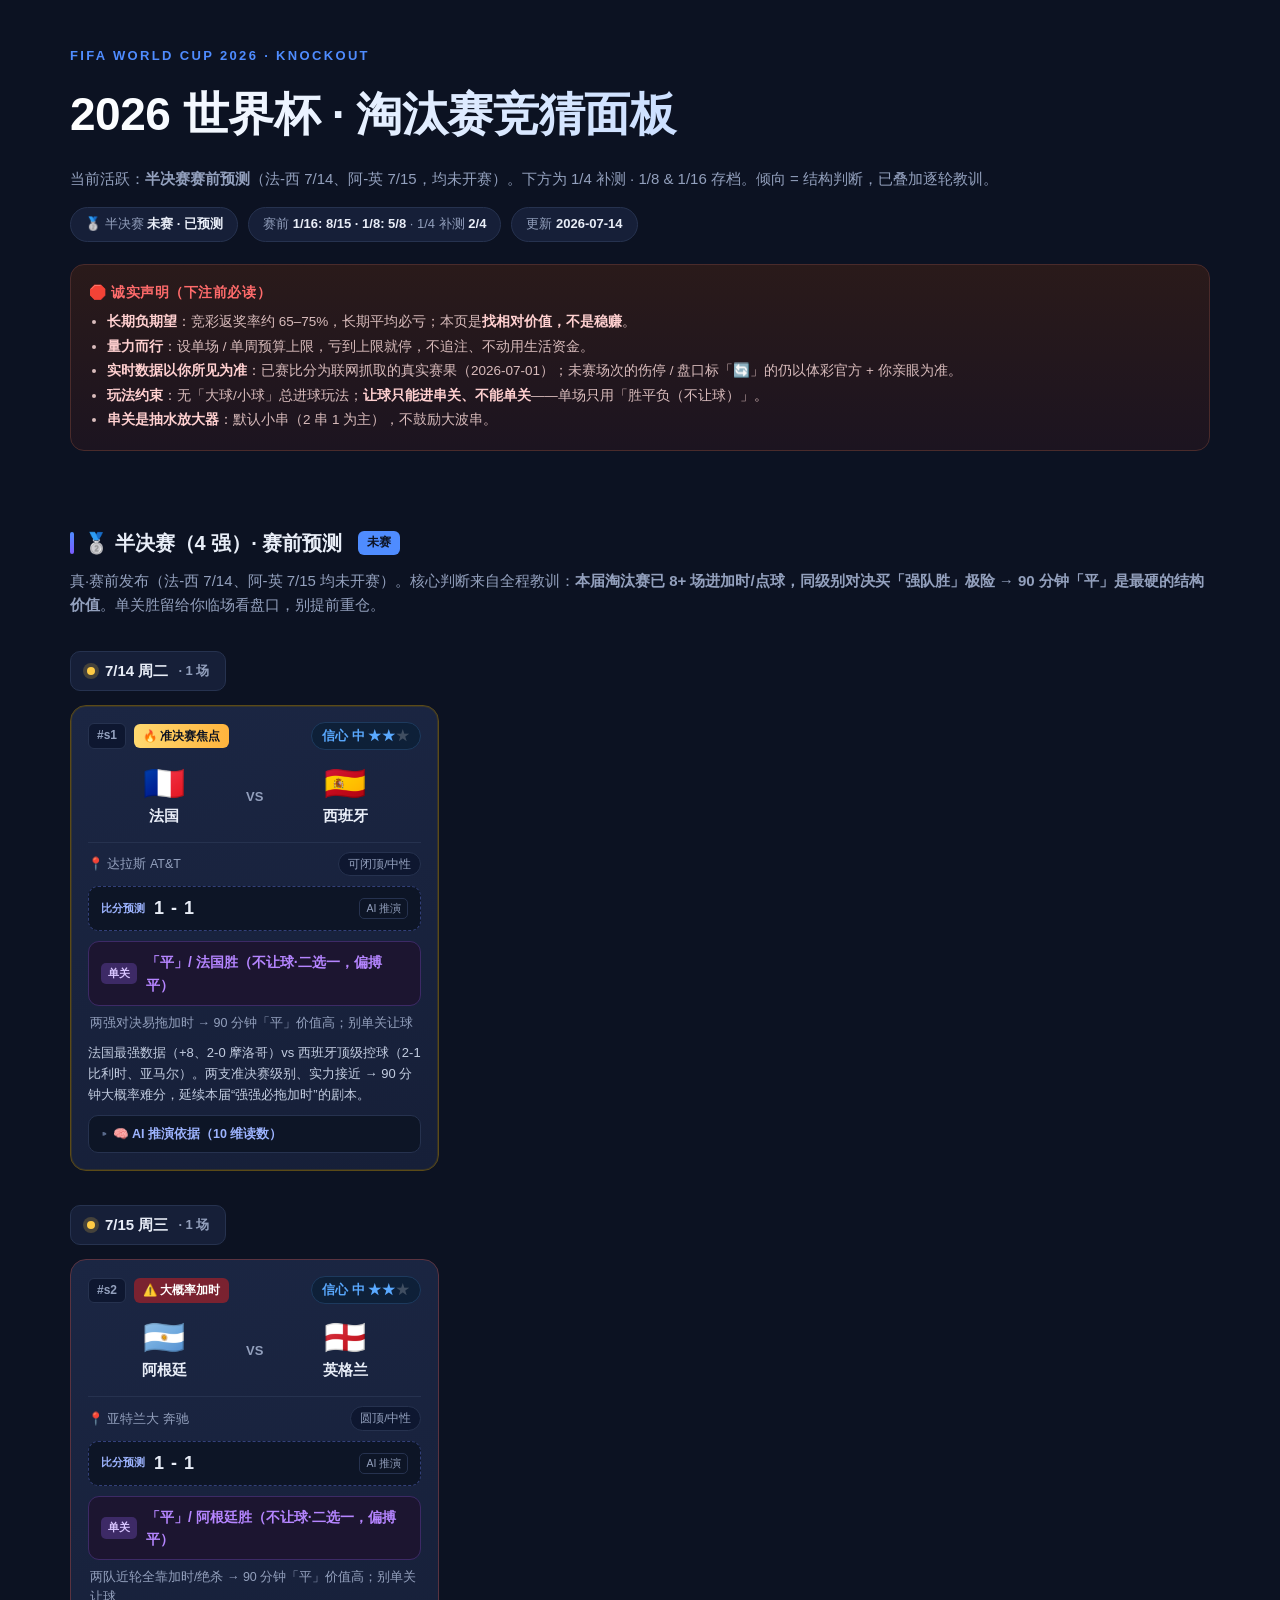
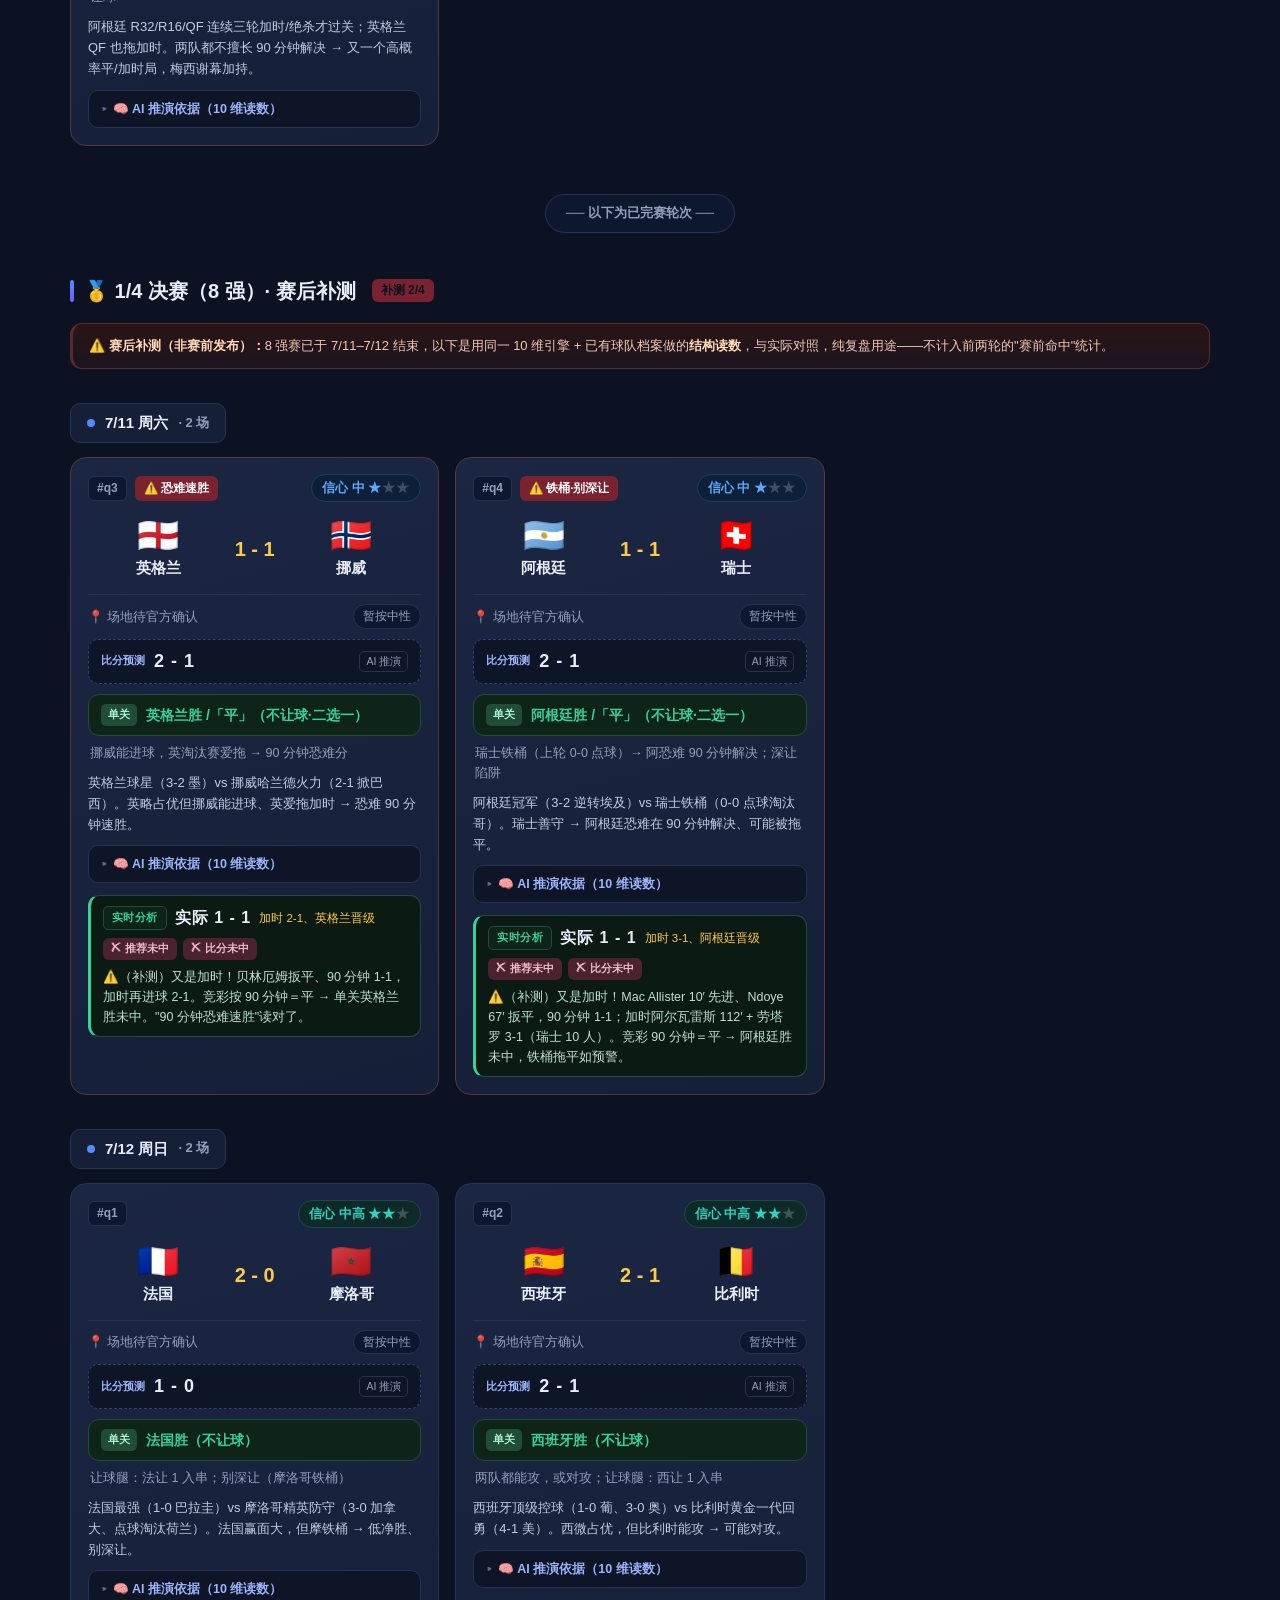
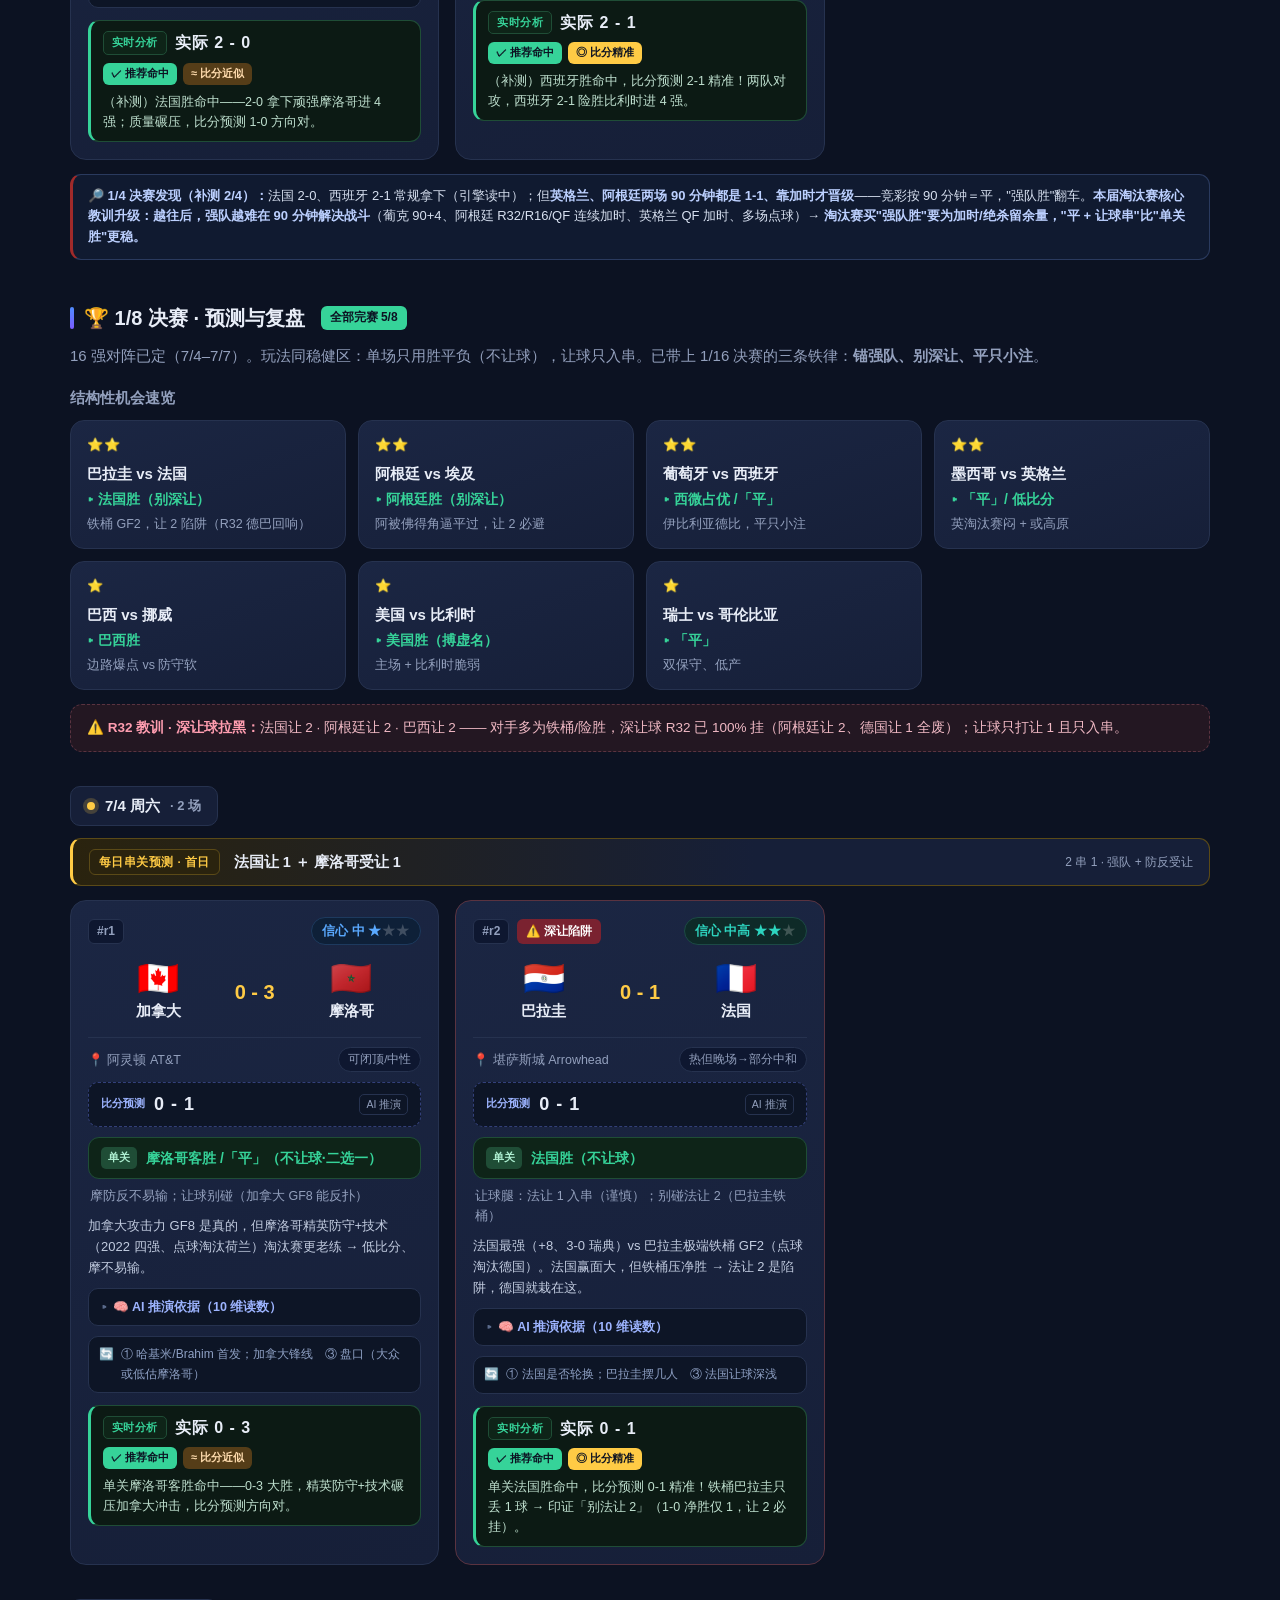
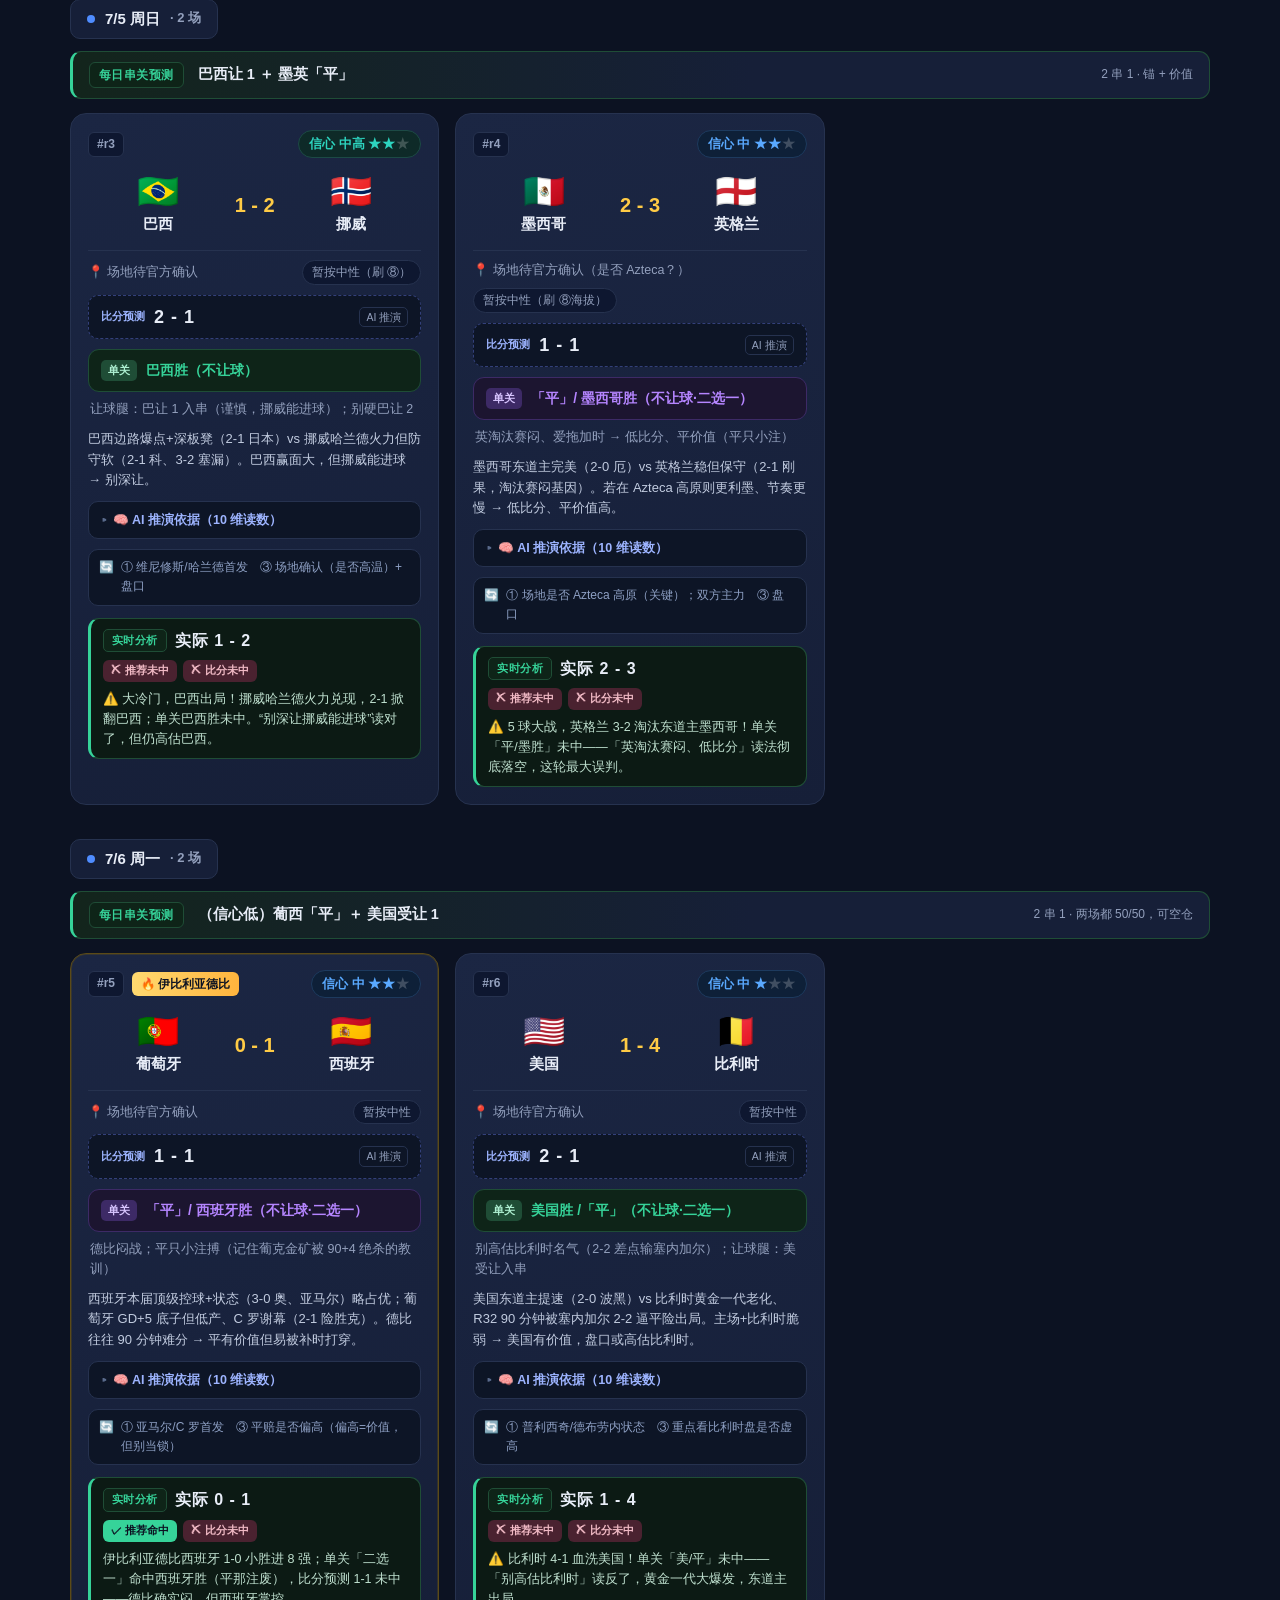
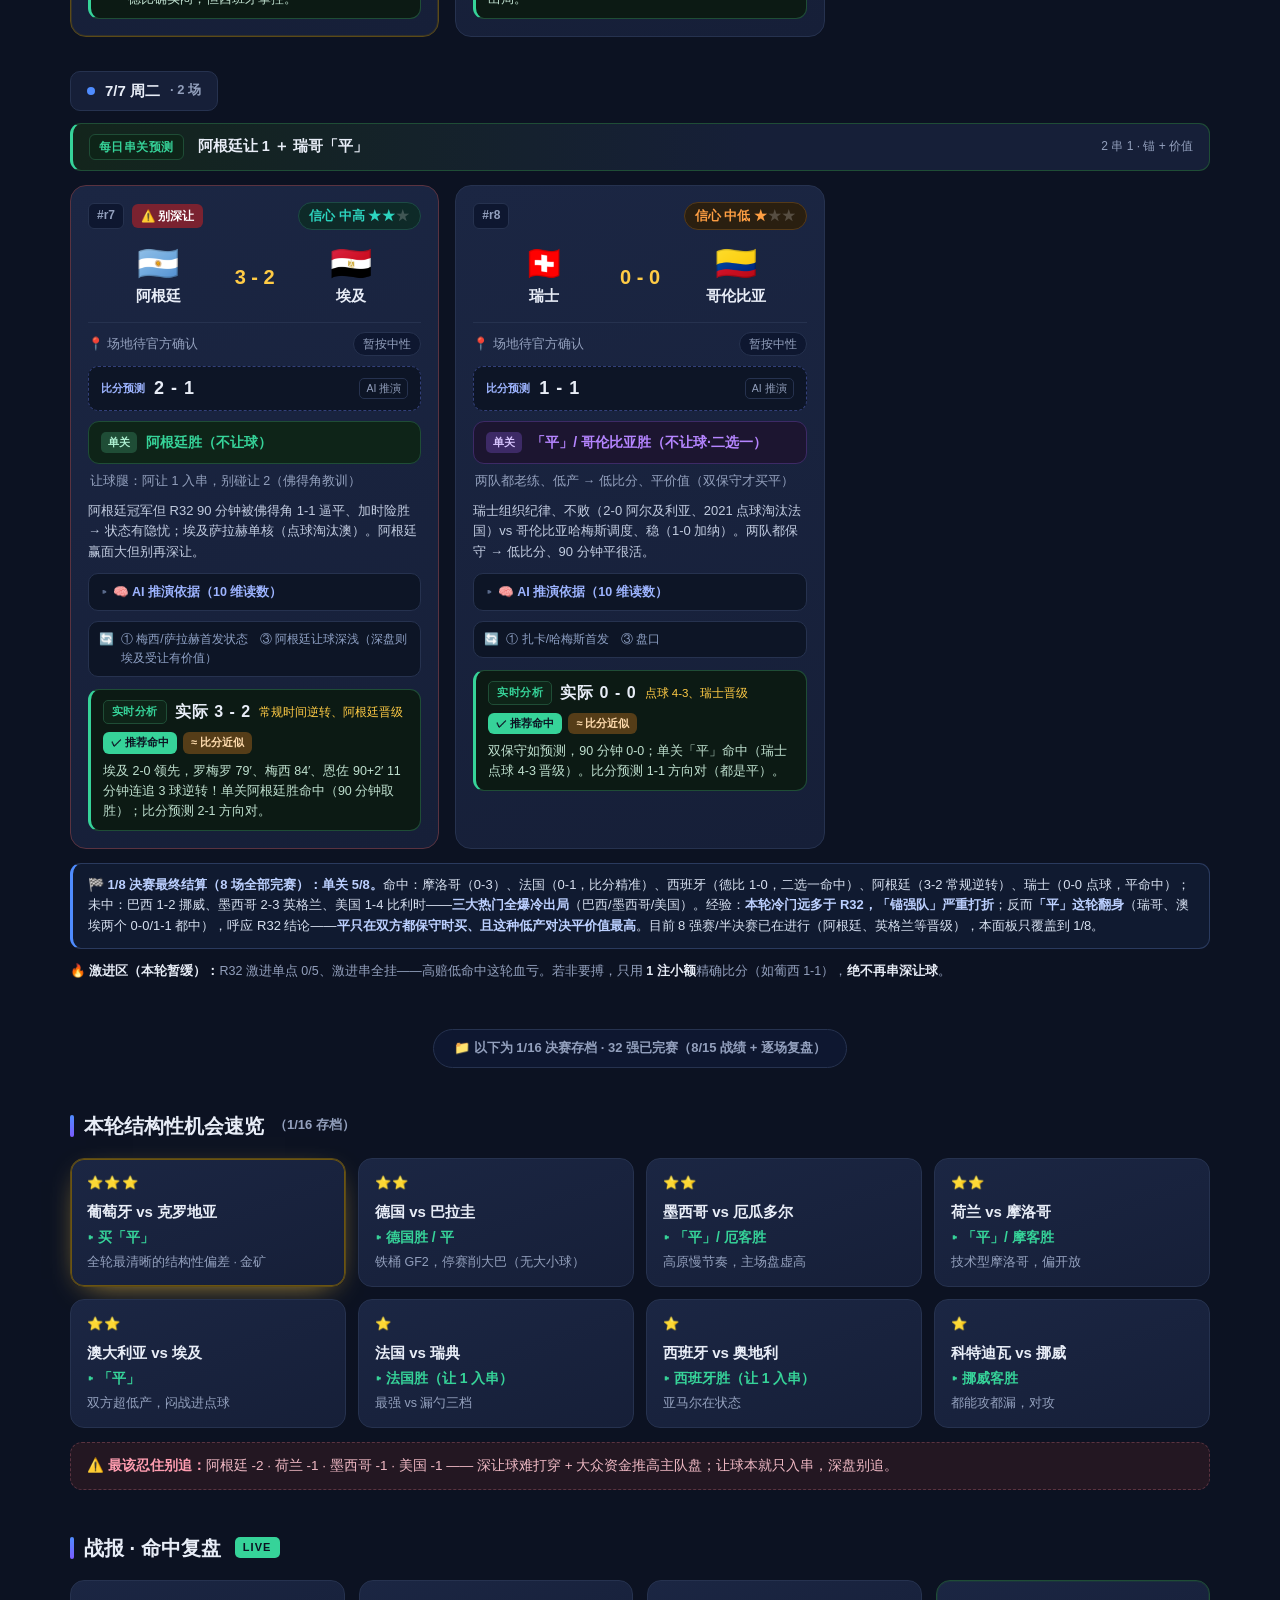
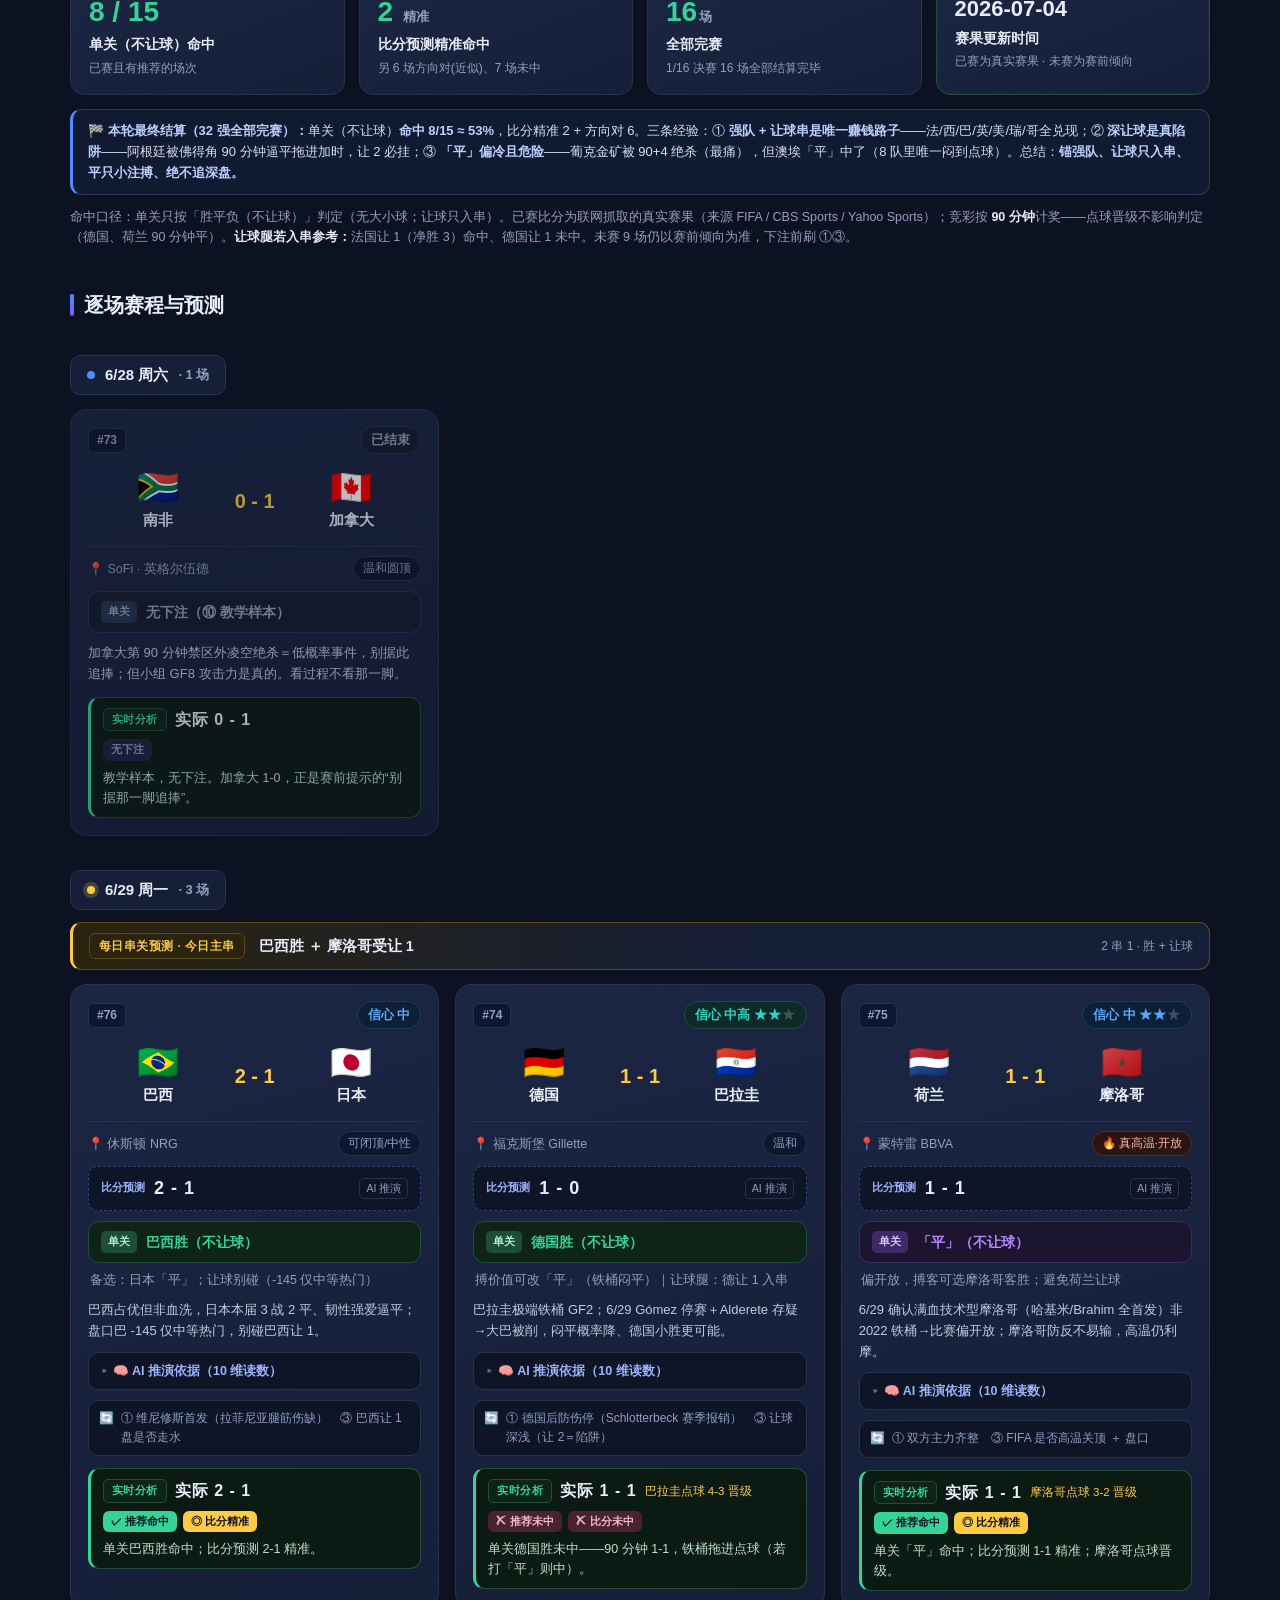
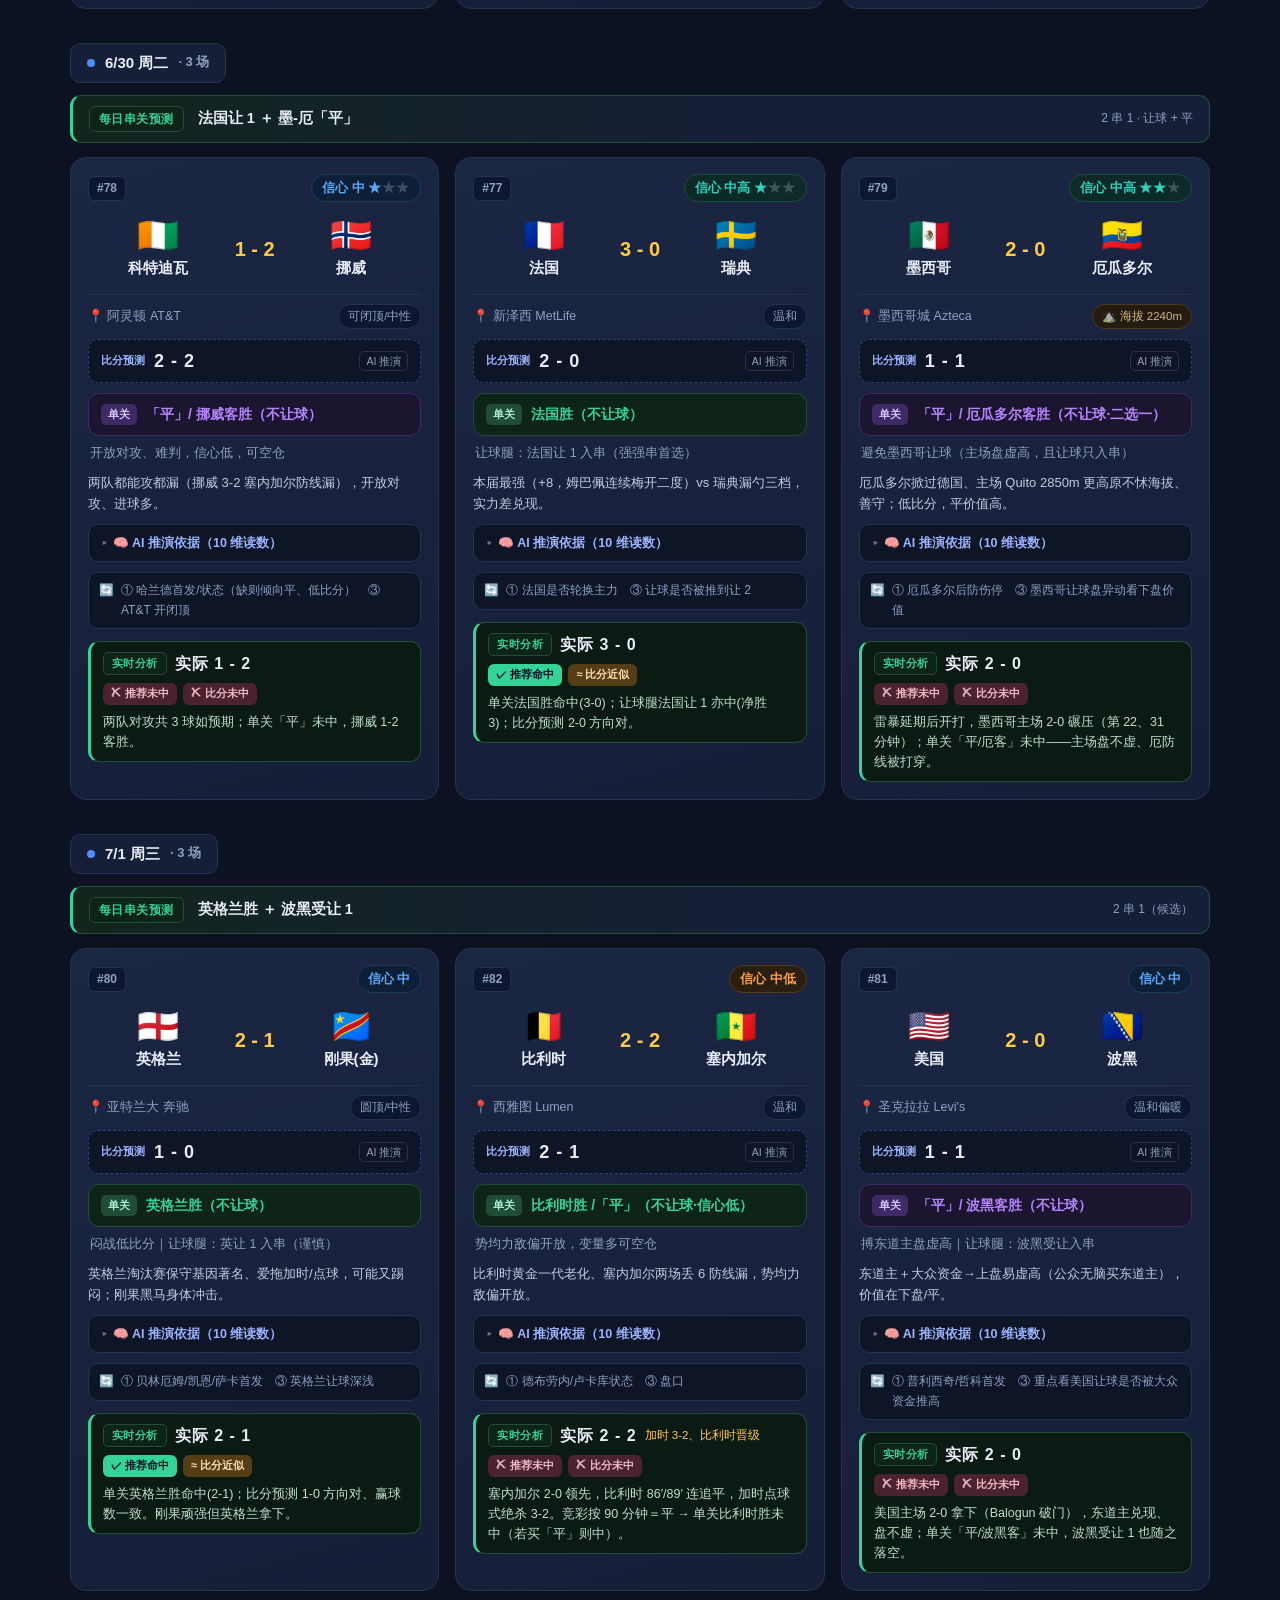
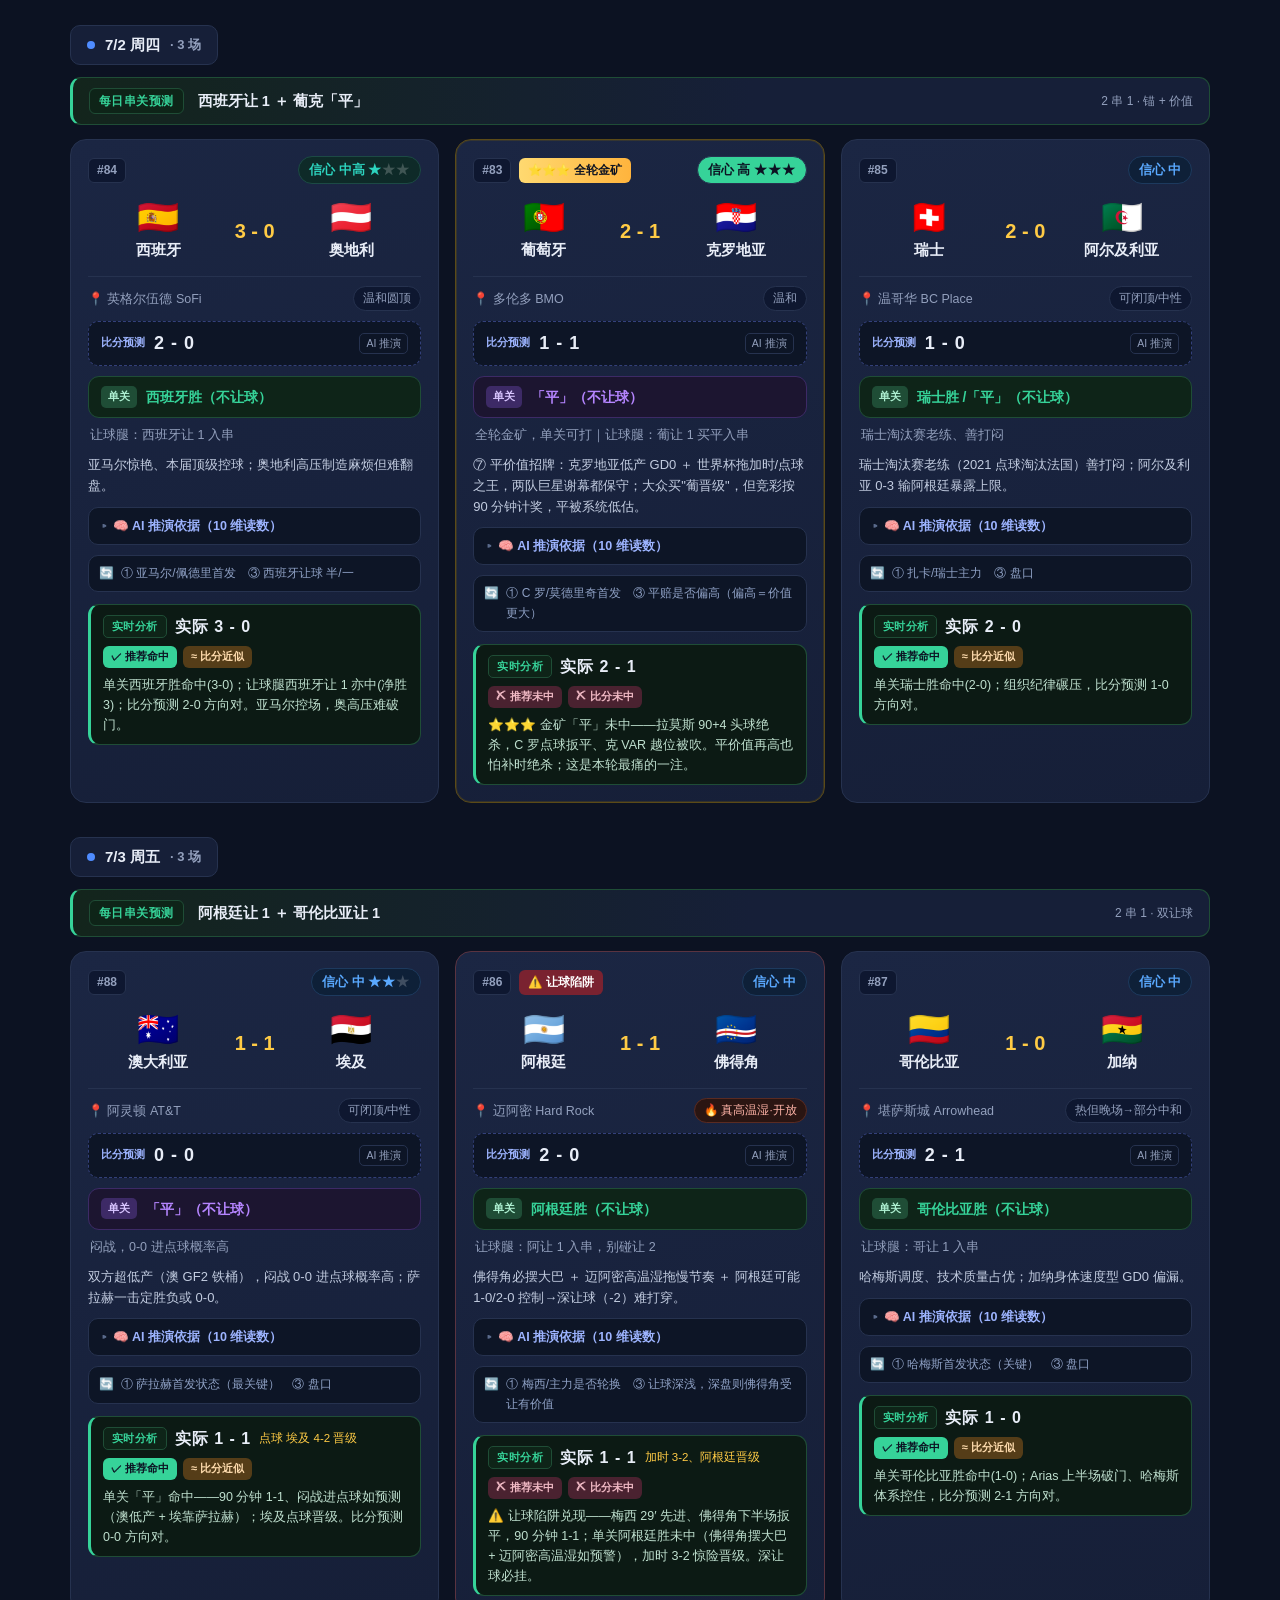
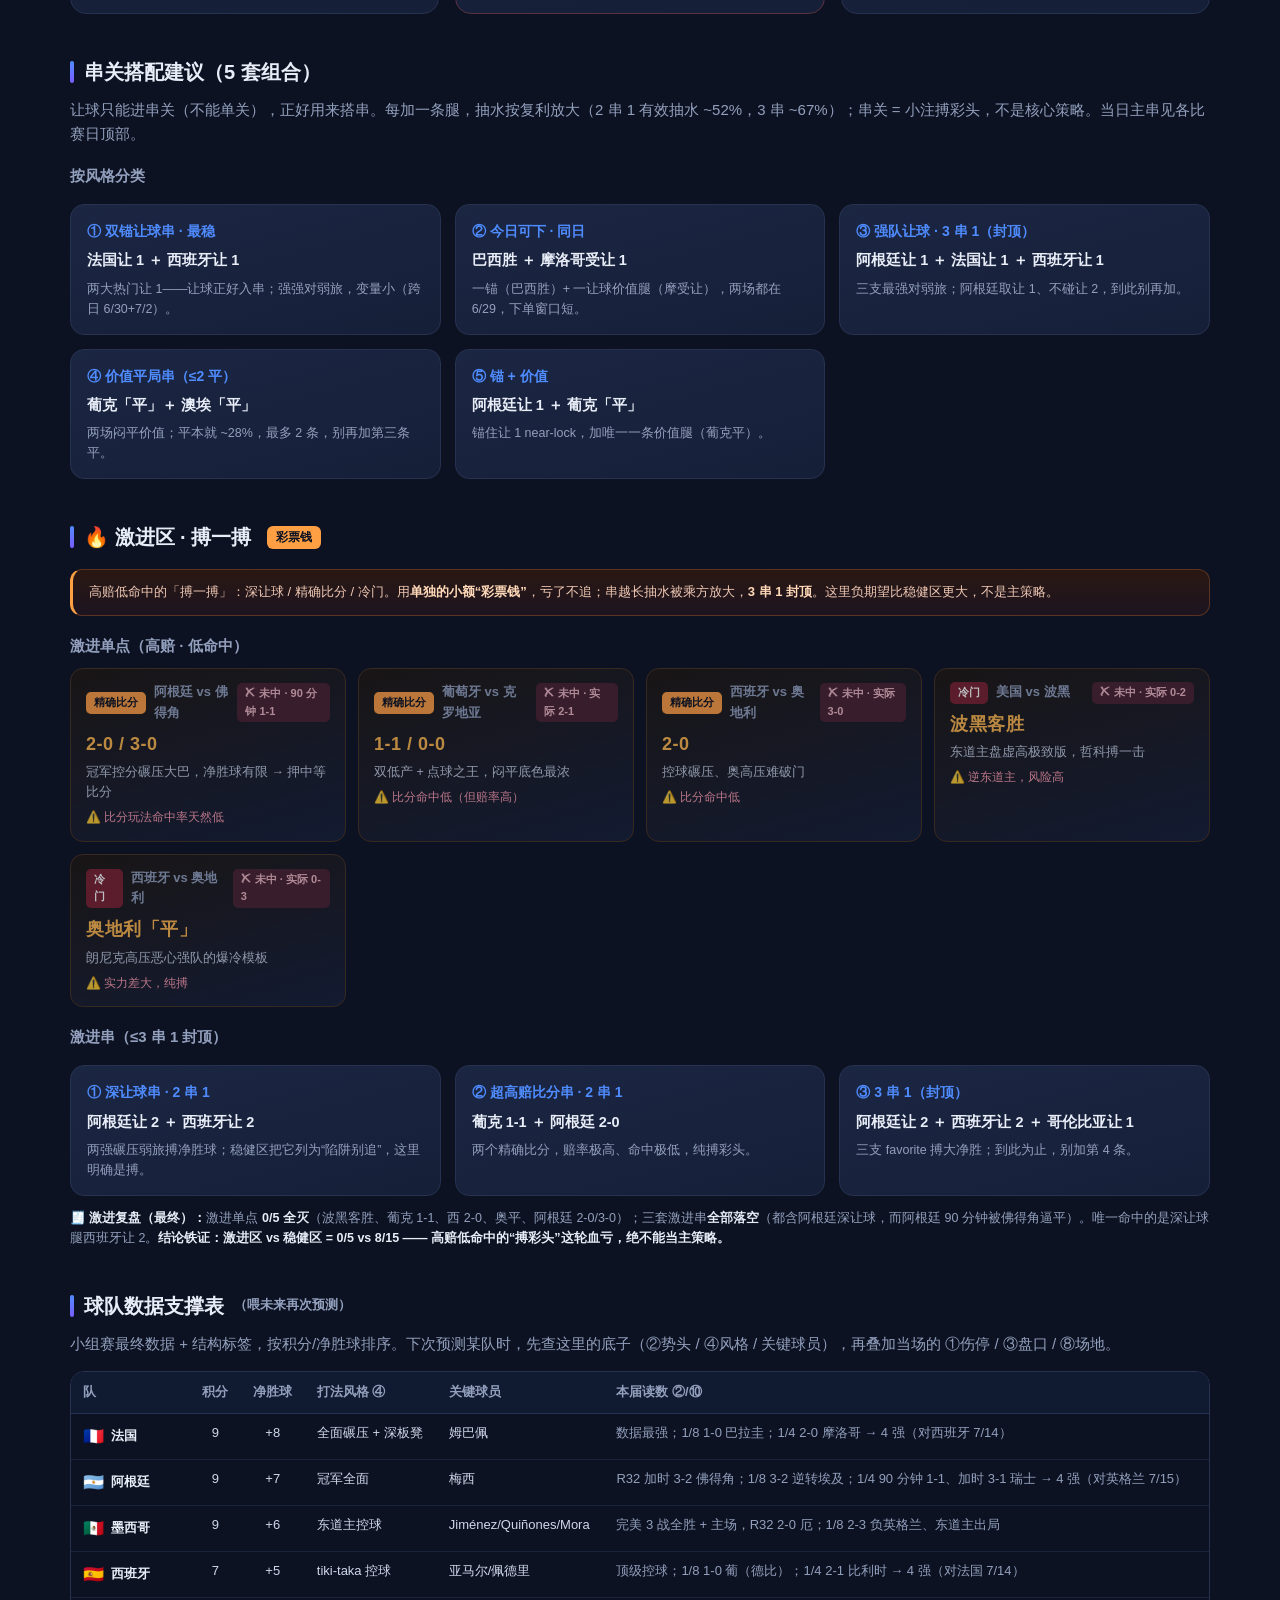
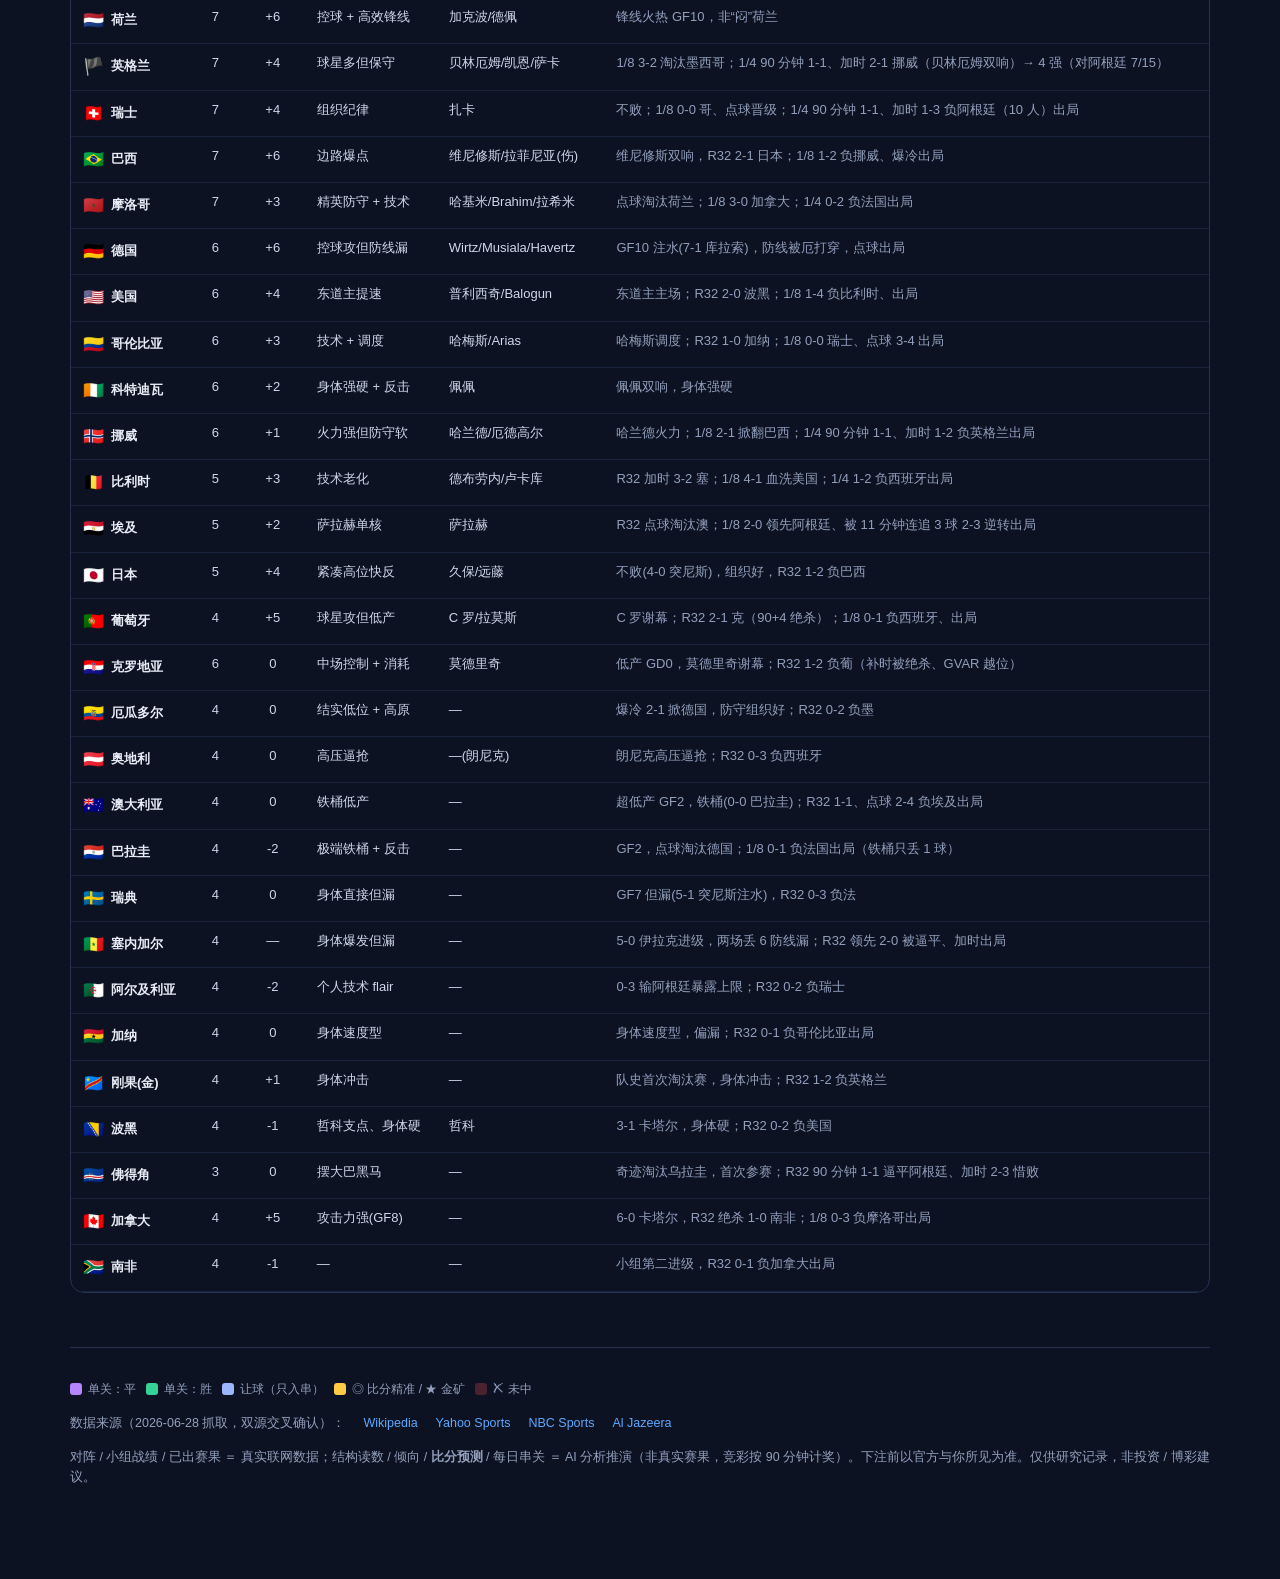
==== commit 6dae2f20: "feat(blog): 新增半决赛（4 强）赛前预测 真·赛前发布（法-西 7/14、阿-英 7/15 均未开赛），置于面板顶部： - 法国 vs 西班牙：准决赛焦点，两强对决 → 90 分钟「平」价" ====
--- a/docs/public/worldcup-2026.html
+++ b/docs/public/worldcup-2026.html
@@ -241,10 +241,10 @@
   <header>
     <div class="kicker">FIFA World Cup 2026 · Knockout</div>
     <h1>2026 世界杯 · 淘汰赛竞猜面板</h1>
-    <p class="sub">覆盖 <b>1/16 + 1/8 决赛</b>（赛前预测）+ <b>1/4 决赛</b>（赛后补测）。4 强赛（法-西 7/14、阿-英 7/15）进行中，本面板暂未预测。倾向 = 结构判断，已叠加逐轮教训。</p>
+    <p class="sub">当前活跃：<b>半决赛赛前预测</b>（法-西 7/14、阿-英 7/15，均未开赛）。下方为 1/4 补测 · 1/8 & 1/16 存档。倾向 = 结构判断，已叠加逐轮教训。</p>
     <div class="meta-row">
-      <span class="chip">赛前预测 <b>1/16: 8/15 · 1/8: 5/8</b></span>
-      <span class="chip">🥇 1/4 补测 <b>2/4</b></span>
+      <span class="chip">🥈 半决赛 <b>未赛 · 已预测</b></span>
+      <span class="chip">赛前 <b>1/16: 8/15 · 1/8: 5/8</b> · 1/4 补测 <b>2/4</b></span>
       <span class="chip">更新 <b>2026-07-14</b></span>
     </div>
     <div class="warn">
@@ -259,6 +259,68 @@
     </div>
   </header>
 
+  <h2 class="sec-title"><span class="bar"></span>🥈 半决赛（4 强）· 赛前预测 <span class="ptag" style="background:var(--accent)">未赛</span></h2>
+  <p class="sub" style="margin-top:-6px">真·赛前发布（法-西 7/14、阿-英 7/15 均未开赛）。核心判断来自全程教训：<b>本届淘汰赛已 8+ 场进加时/点球，同级别对决买「强队胜」极险 → 90 分钟「平」是最硬的结构价值</b>。单关胜留给你临场看盘口，别提前重仓。</p>
+  
+  <div class="day">
+    <div class="day-head today"><span class="dot"></span>7/14 周二<span class="cnt">· 1 场</span></div>
+    <div class="cards">
+  <article class="card mid gold">
+    <div class="card-top">
+      <span class="num">#s1</span>
+      <span class="badge badge-gold">🔥 准决赛焦点</span>
+      
+      <span class="conf mid">信心 中 <span class="stars">★★<span class="dim">★</span></span></span>
+    </div>
+    <div class="teams">
+      <div class="team"><span class="flag">🇫🇷</span><span class="tname">法国</span></div>
+      <span class="vs">VS</span>
+      <div class="team"><span class="flag">🇪🇸</span><span class="tname">西班牙</span></div>
+    </div>
+    <div class="venue">
+      <span>📍 达拉斯 AT&amp;T</span>
+      <span class="venue-tag">可闭顶/中性</span>
+    </div>
+    <div class="scorepred"><span class="sp-label">比分预测</span><span class="sp-val">1 - 1</span><span class="sp-note">AI 推演</span></div>
+    <div class="pick p-draw"><span class="pick-label">单关</span><span class="pick-text">「平」/ 法国胜（不让球·二选一，偏搏平）</span></div>
+    <div class="play">两强对决易拖加时 → 90 分钟「平」价值高；别单关让球</div>
+    <div class="logic">法国最强数据（+8、2-0 摩洛哥）vs 西班牙顶级控球（2-1 比利时、亚马尔）。两支准决赛级别、实力接近 → 90 分钟大概率难分，延续本届“强强必拖加时”的剧本。</div>
+    <details class="basis"><summary>🧠 AI 推演依据（10 维读数）</summary><div class="basis-body"><div class="bz"><span class="bz-k">②势头</span><span class="bz-v">法国 +8 最强、2-0 摩洛哥｜西班牙顶级控球、2-1 比利时</span></div><div class="bz"><span class="bz-k">④风格</span><span class="bz-v">全面 vs tiki-taka，两队都能控</span></div><div class="bz"><span class="bz-k">⑦淘汰赛</span><span class="bz-v">两队都老练、保守</span></div><div class="bz"><span class="bz-k">⑩校准</span><span class="bz-v">本届强强必拖加时（葡克/阿根廷/英格兰前车）</span></div><div class="bz"><span class="bz-k">结论</span><span class="bz-v">90 分钟「平」价值高、别单关让球</span></div></div></details>
+    
+    
+  </article></div>
+  </div>
+  <div class="day">
+    <div class="day-head today"><span class="dot"></span>7/15 周三<span class="cnt">· 1 场</span></div>
+    <div class="cards">
+  <article class="card mid trap">
+    <div class="card-top">
+      <span class="num">#s2</span>
+      
+      <span class="badge badge-trap">⚠️ 大概率加时</span>
+      <span class="conf mid">信心 中 <span class="stars">★★<span class="dim">★</span></span></span>
+    </div>
+    <div class="teams">
+      <div class="team"><span class="flag">🇦🇷</span><span class="tname">阿根廷</span></div>
+      <span class="vs">VS</span>
+      <div class="team"><span class="flag">🏴󠁧󠁢󠁥󠁮󠁧󠁿</span><span class="tname">英格兰</span></div>
+    </div>
+    <div class="venue">
+      <span>📍 亚特兰大 奔驰</span>
+      <span class="venue-tag">圆顶/中性</span>
+    </div>
+    <div class="scorepred"><span class="sp-label">比分预测</span><span class="sp-val">1 - 1</span><span class="sp-note">AI 推演</span></div>
+    <div class="pick p-draw"><span class="pick-label">单关</span><span class="pick-text">「平」/ 阿根廷胜（不让球·二选一，偏搏平）</span></div>
+    <div class="play">两队近轮全靠加时/绝杀 → 90 分钟「平」价值高；别单关让球</div>
+    <div class="logic">阿根廷 R32/R16/QF 连续三轮加时/绝杀才过关；英格兰 QF 也拖加时。两队都不擅长 90 分钟解决 → 又一个高概率平/加时局，梅西谢幕加持。</div>
+    <details class="basis"><summary>🧠 AI 推演依据（10 维读数）</summary><div class="basis-body"><div class="bz"><span class="bz-k">②势头</span><span class="bz-v">阿根廷连续 3 轮加时/绝杀才过关｜英格兰 QF 亦加时</span></div><div class="bz"><span class="bz-k">④风格</span><span class="bz-v">星光对决，梅西 vs 贝林厄姆/凯恩</span></div><div class="bz"><span class="bz-k">⑨叙事</span><span class="bz-v">梅西谢幕、双方都不冒进</span></div><div class="bz"><span class="bz-k">⑩校准</span><span class="bz-v">本届淘汰赛加时/点球成灾（8+ 场）</span></div><div class="bz"><span class="bz-k">结论</span><span class="bz-v">90 分钟「平」价值极高、别单关胜</span></div></div></details>
+    
+    
+  </article></div>
+  </div>
+
+  <div class="archive-divider"><span>── 以下为已完赛轮次 ──</span></div>
+
   <h2 class="sec-title"><span class="bar"></span>🥇 1/4 决赛（8 强）· 赛后补测 <span class="ptag" style="background:#7a2230">补测 2/4</span></h2>
   <div class="aggr-warn" style="border-left-color:#a02a2a;background:linear-gradient(180deg,#2a1414,#1c1420);border-color:#5a2b2b;">⚠️ <b>赛后补测（非赛前发布）：</b>8 强赛已于 7/11–7/12 结束，以下是用同一 10 维引擎 + 已有球队档案做的<b>结构读数</b>，与实际对照，纯复盘用途——不计入前两轮的"赛前命中"统计。</div>
   
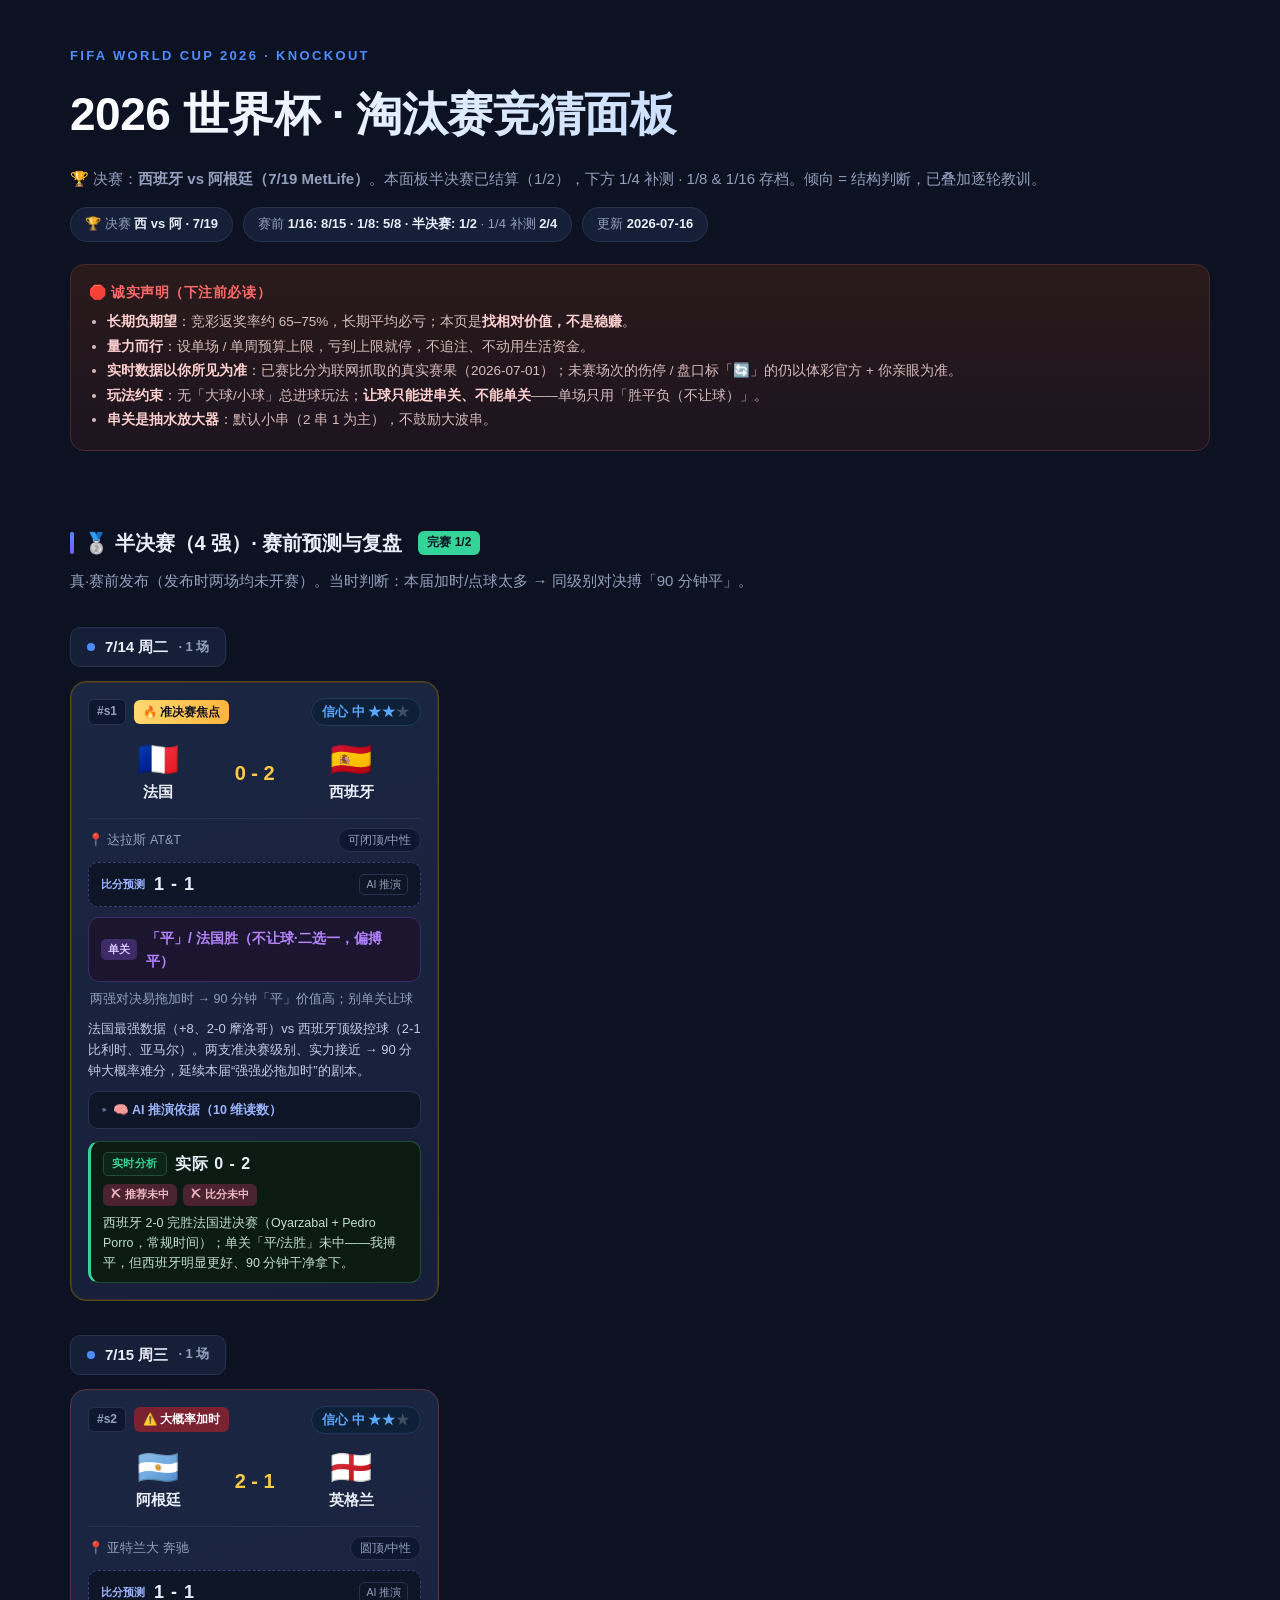
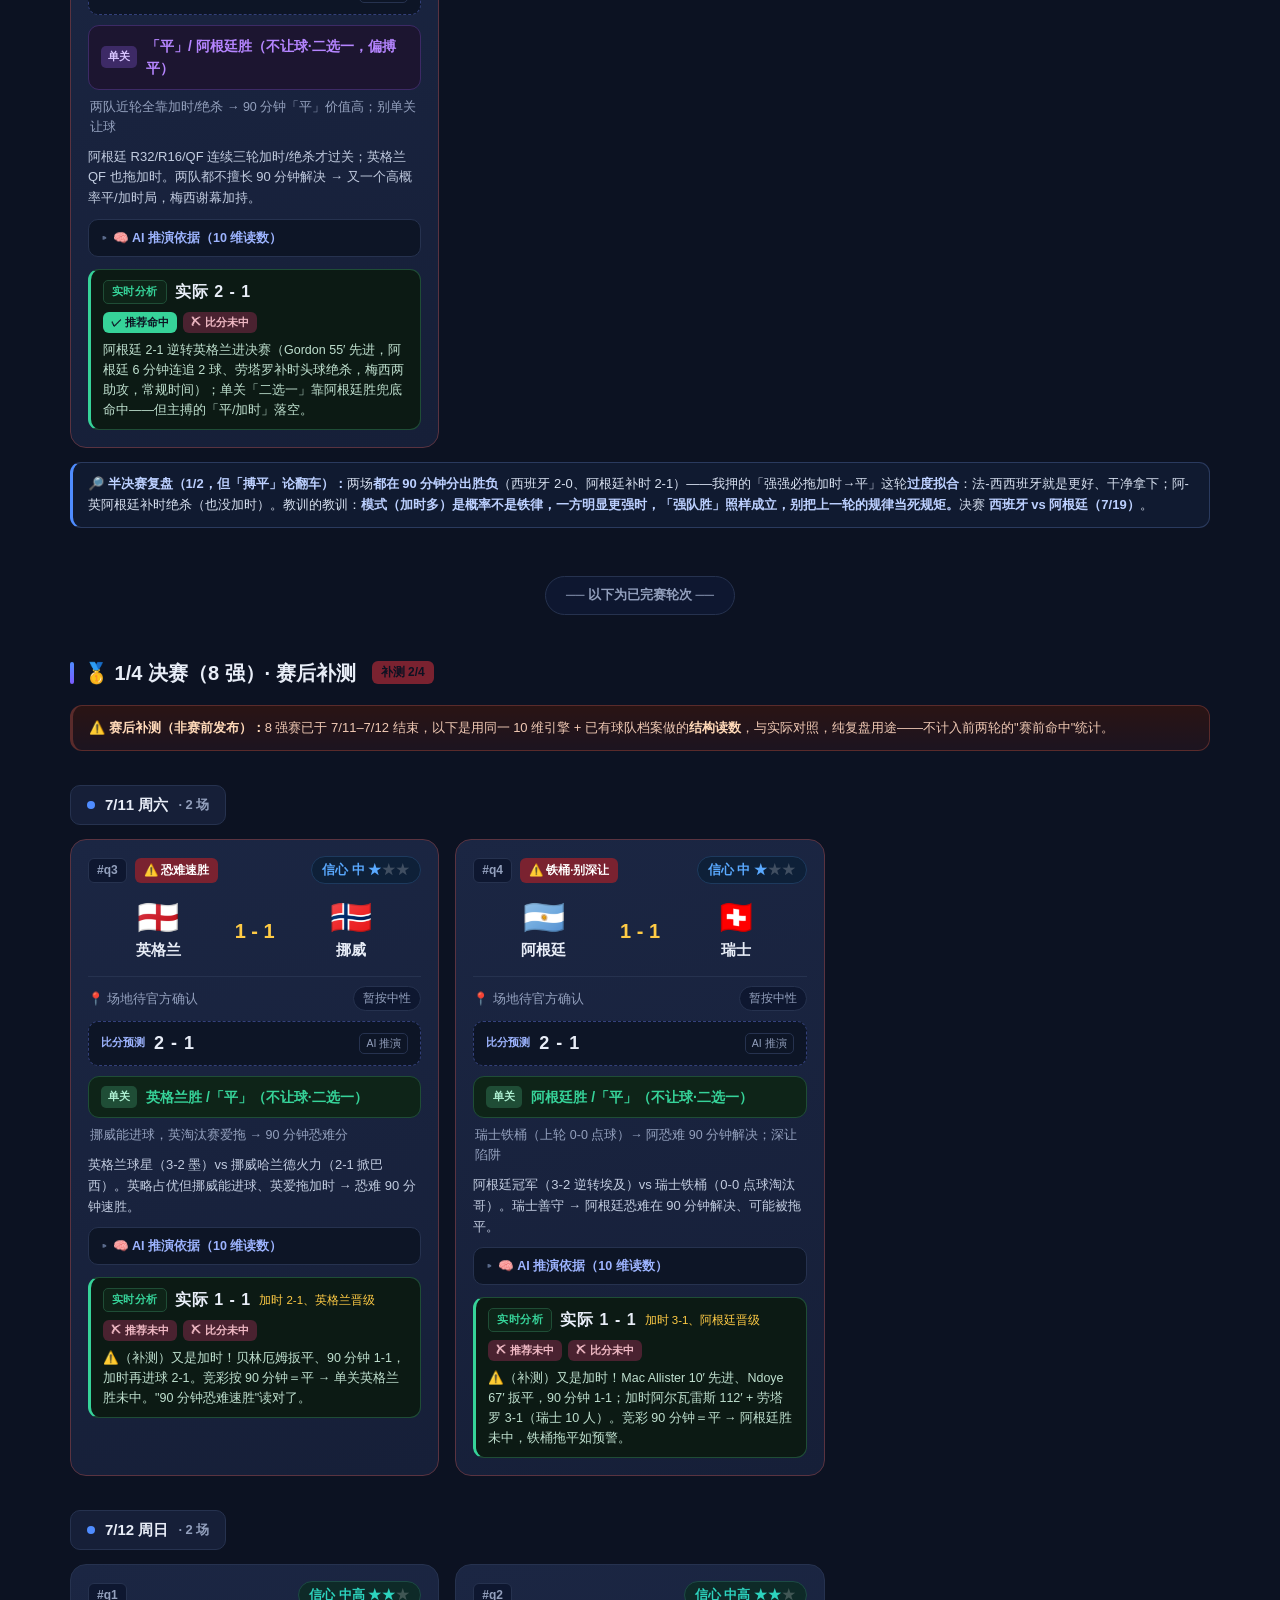
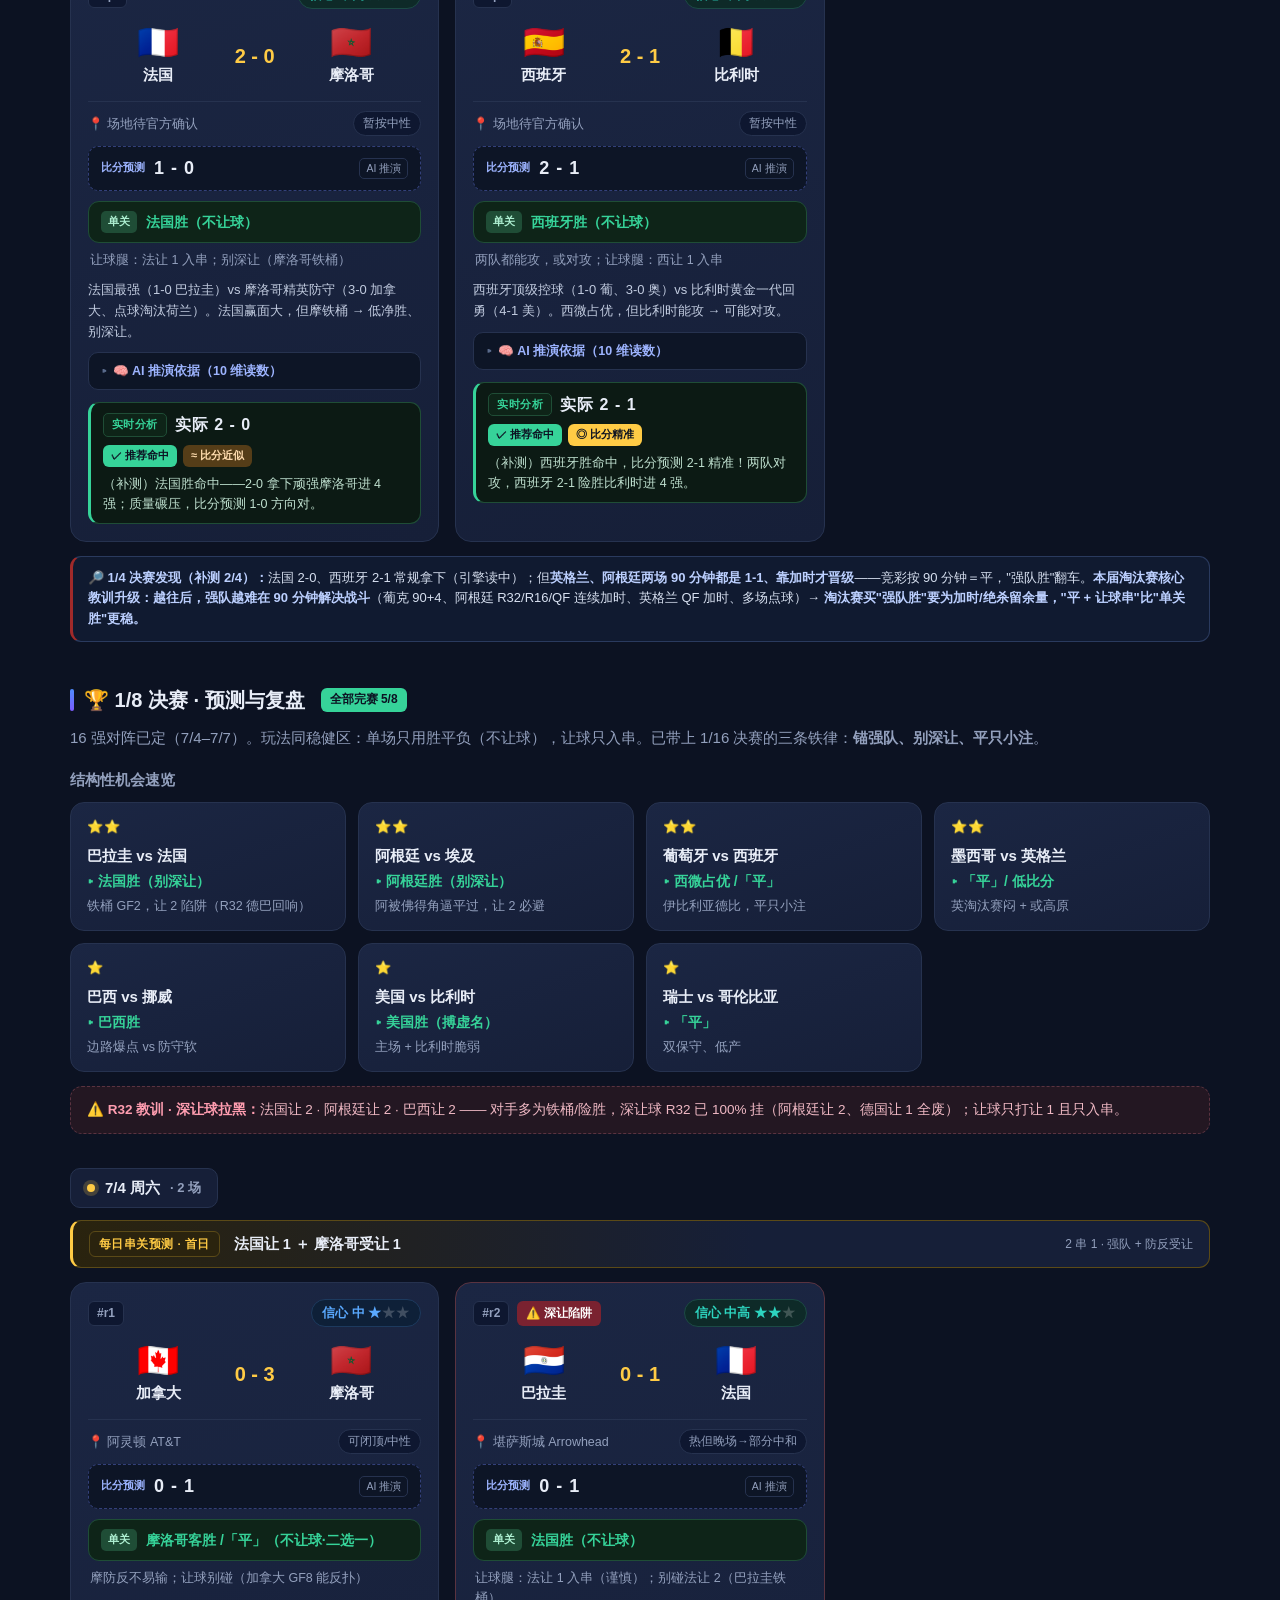
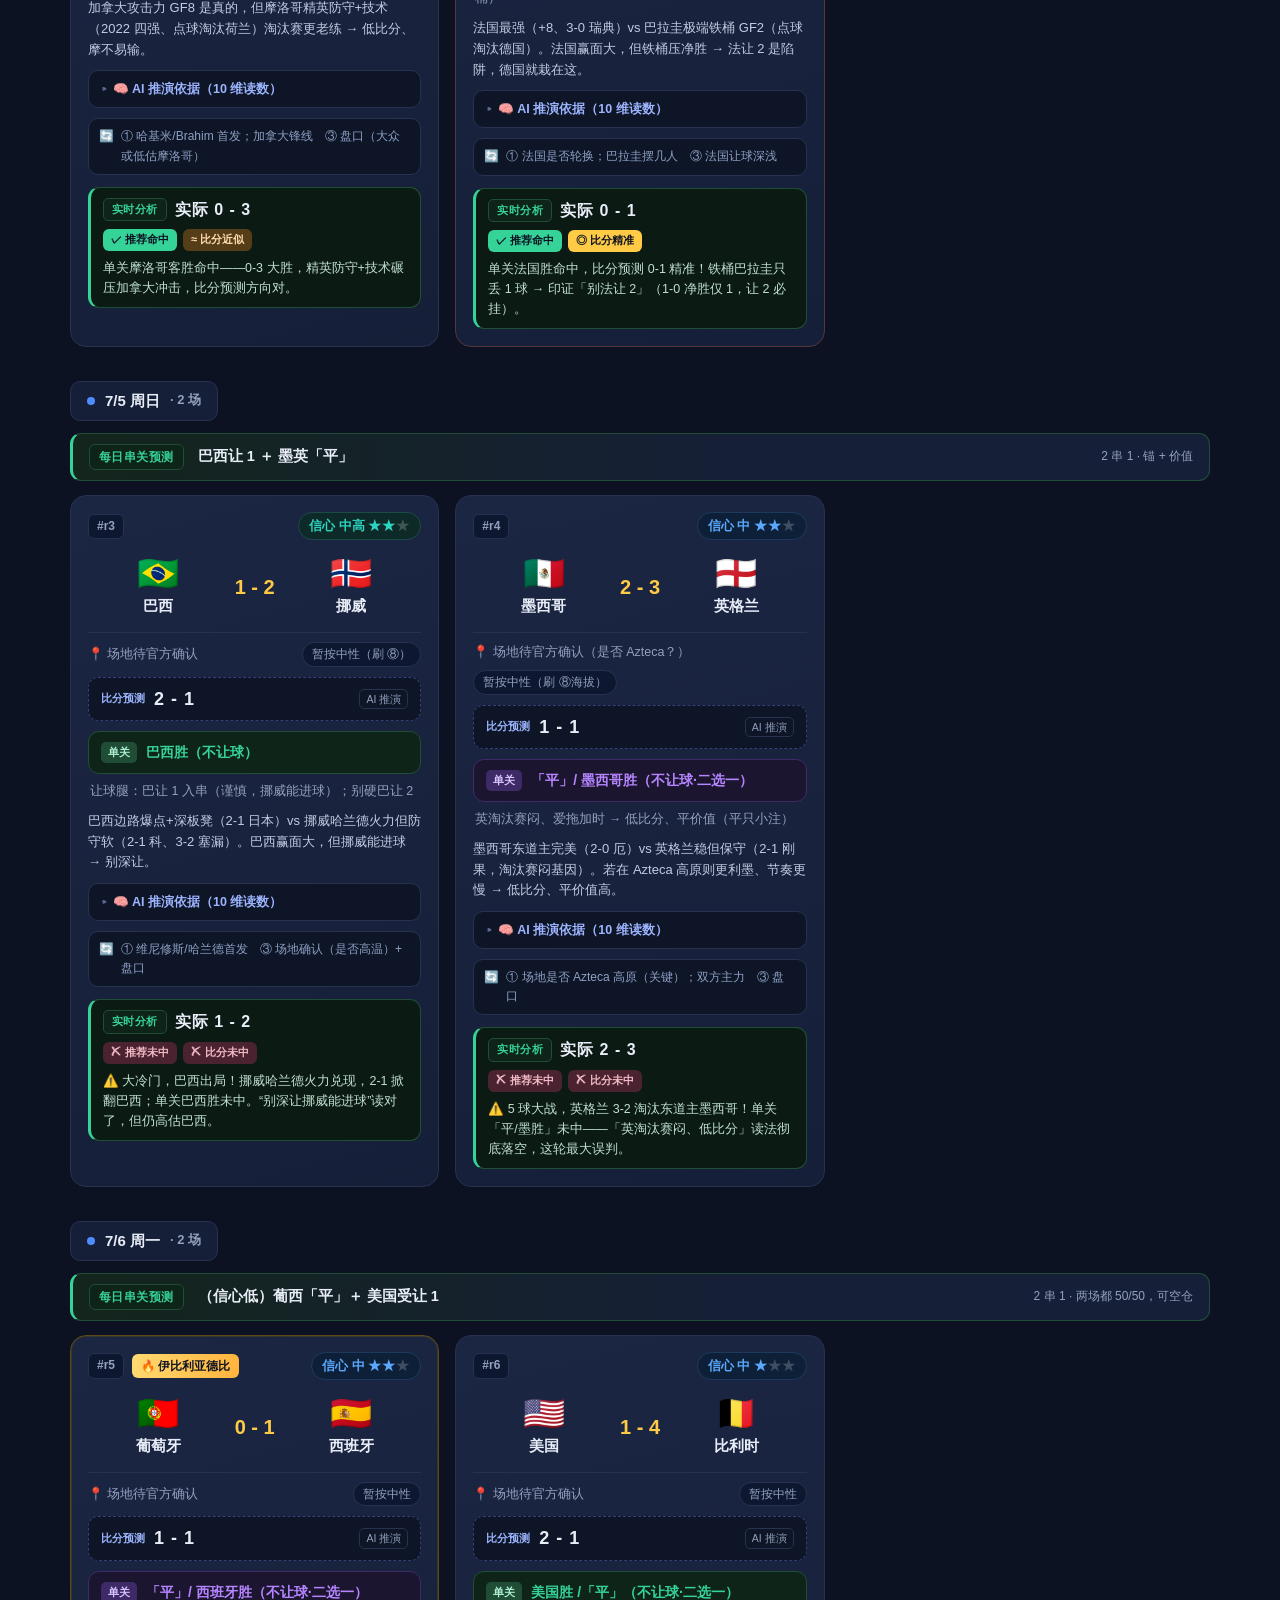
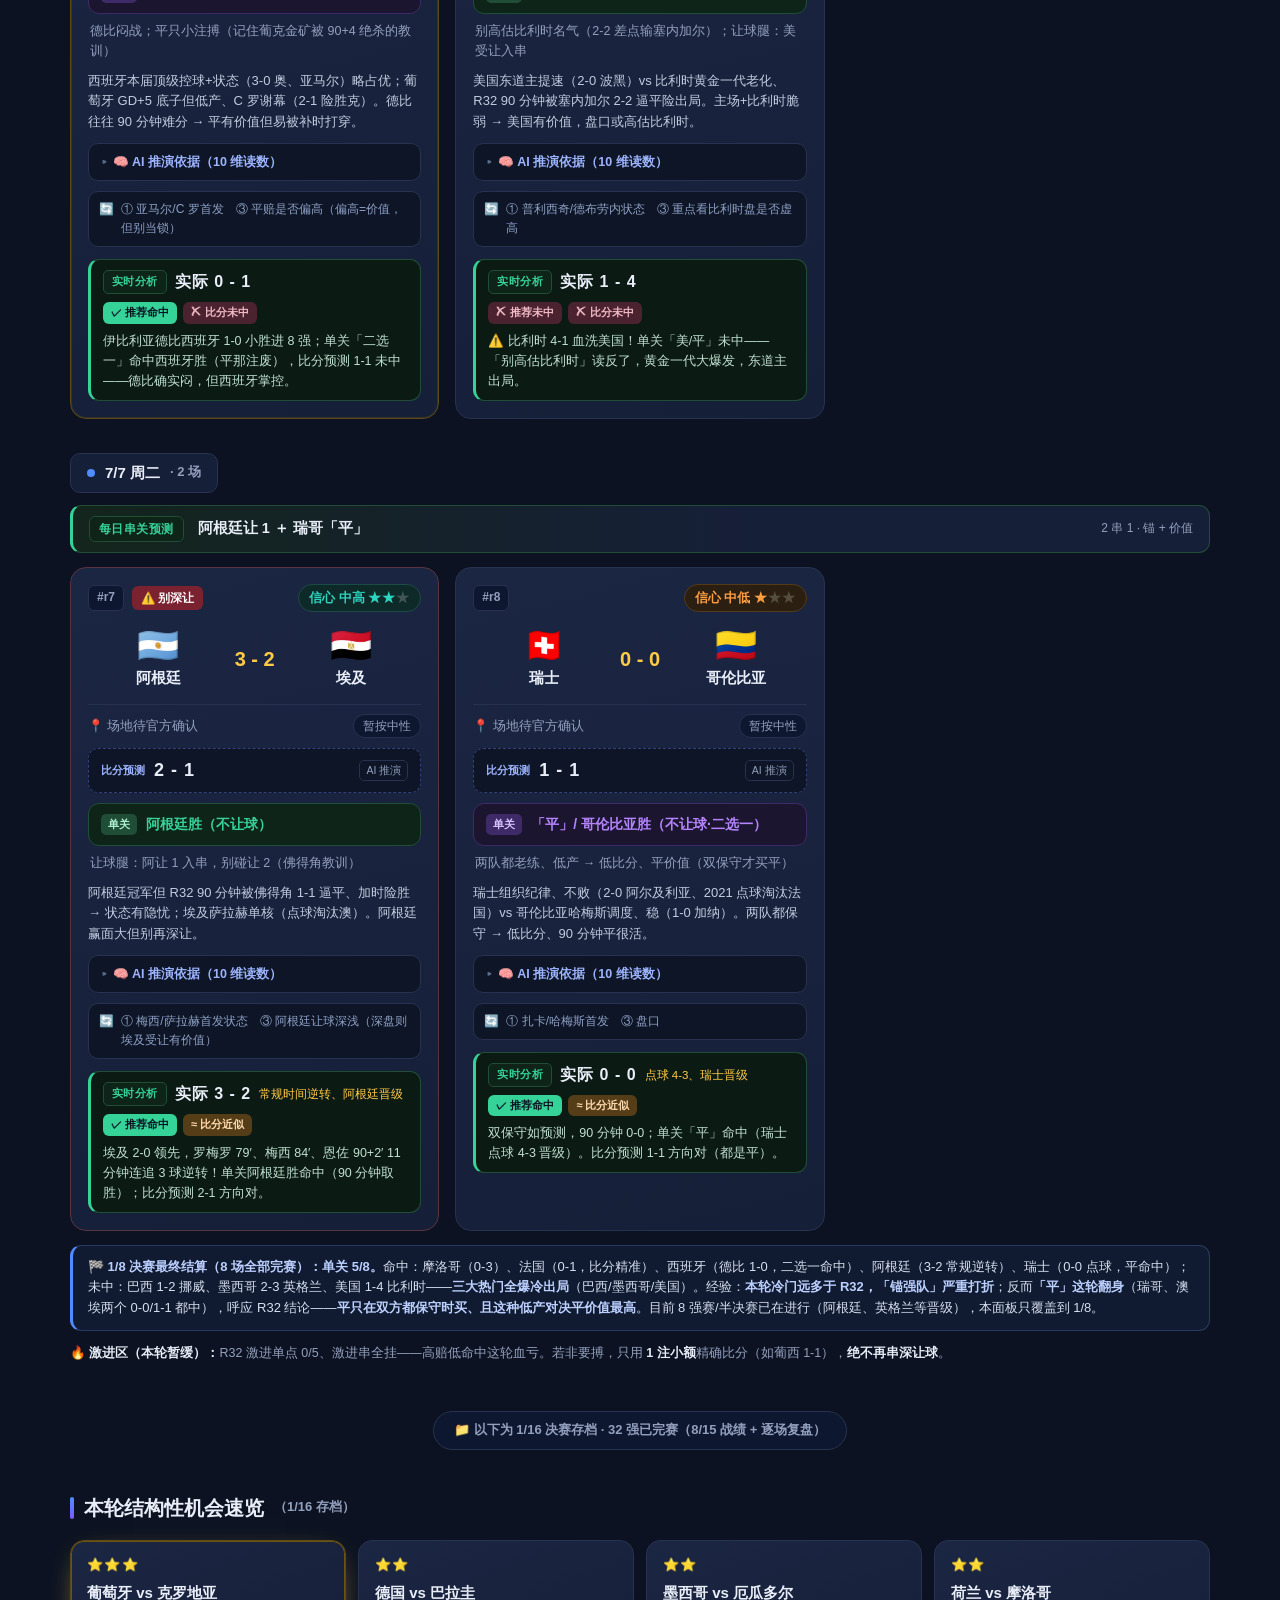
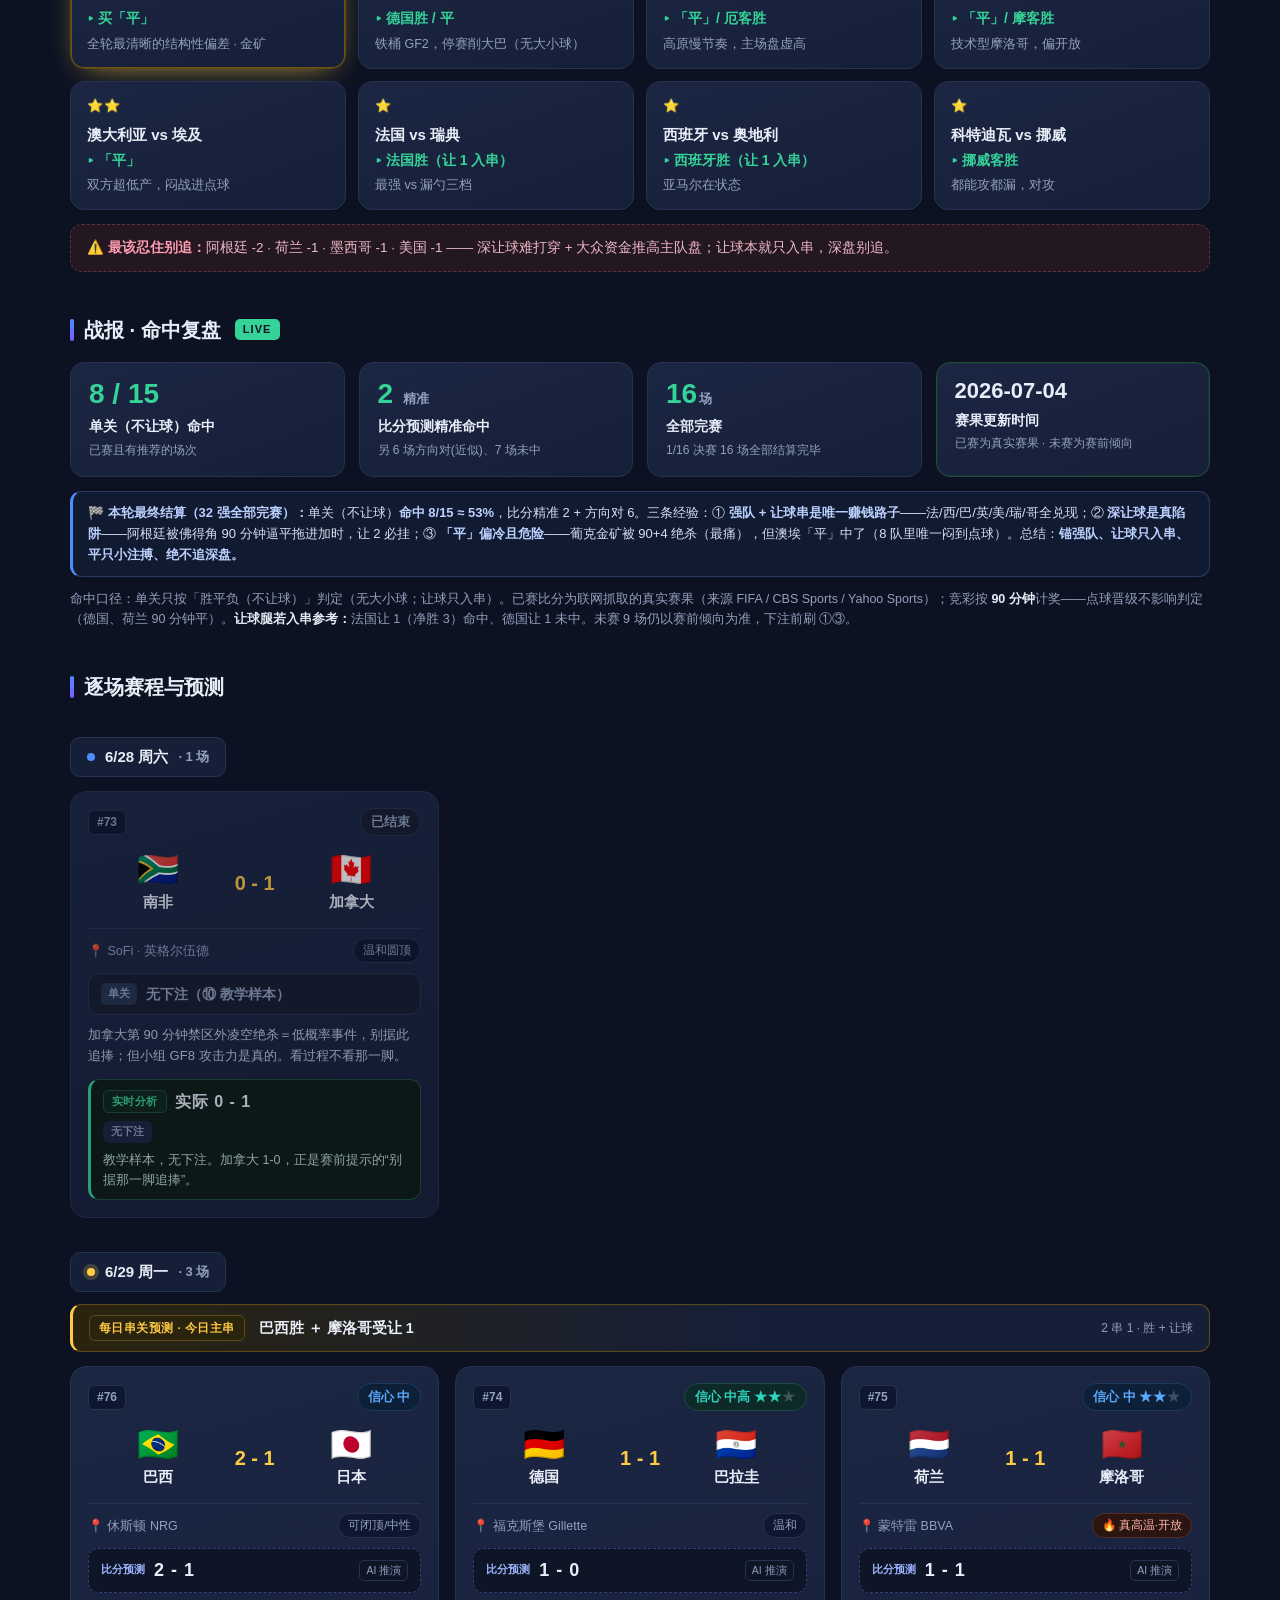
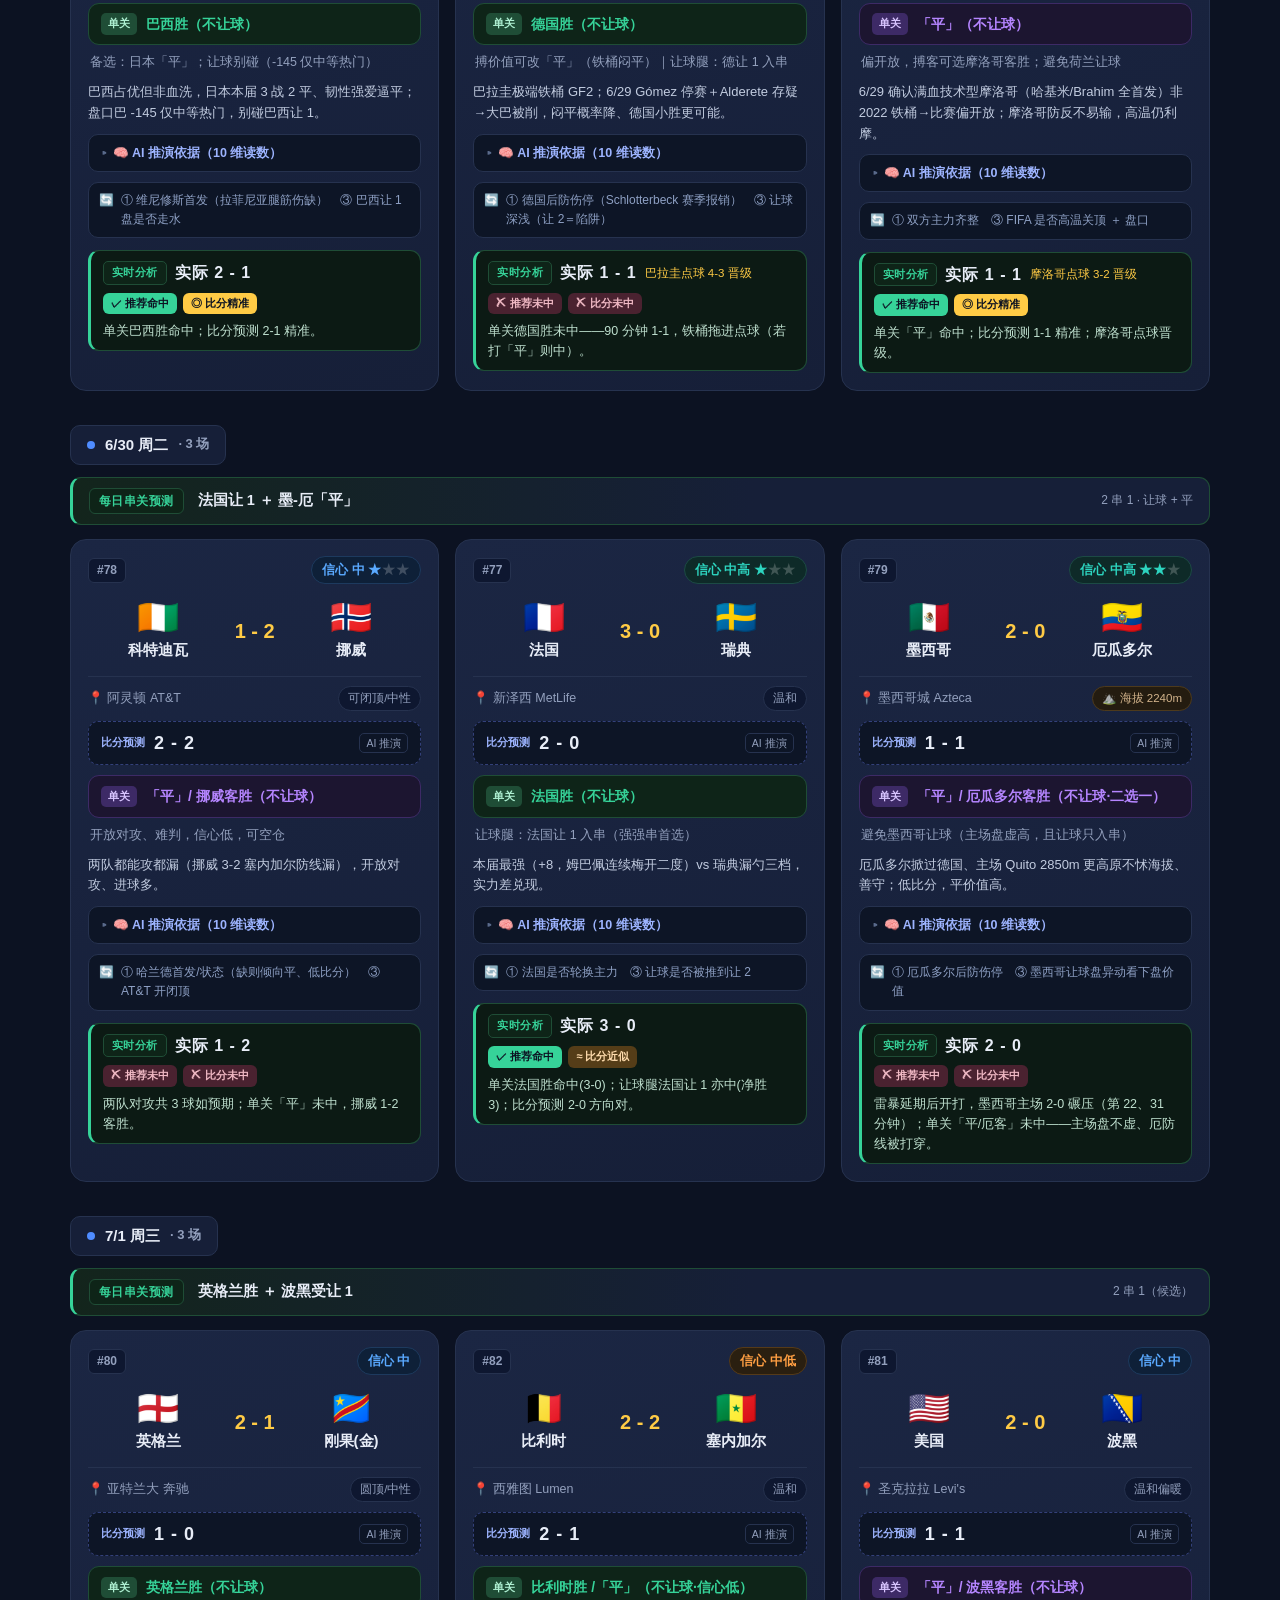
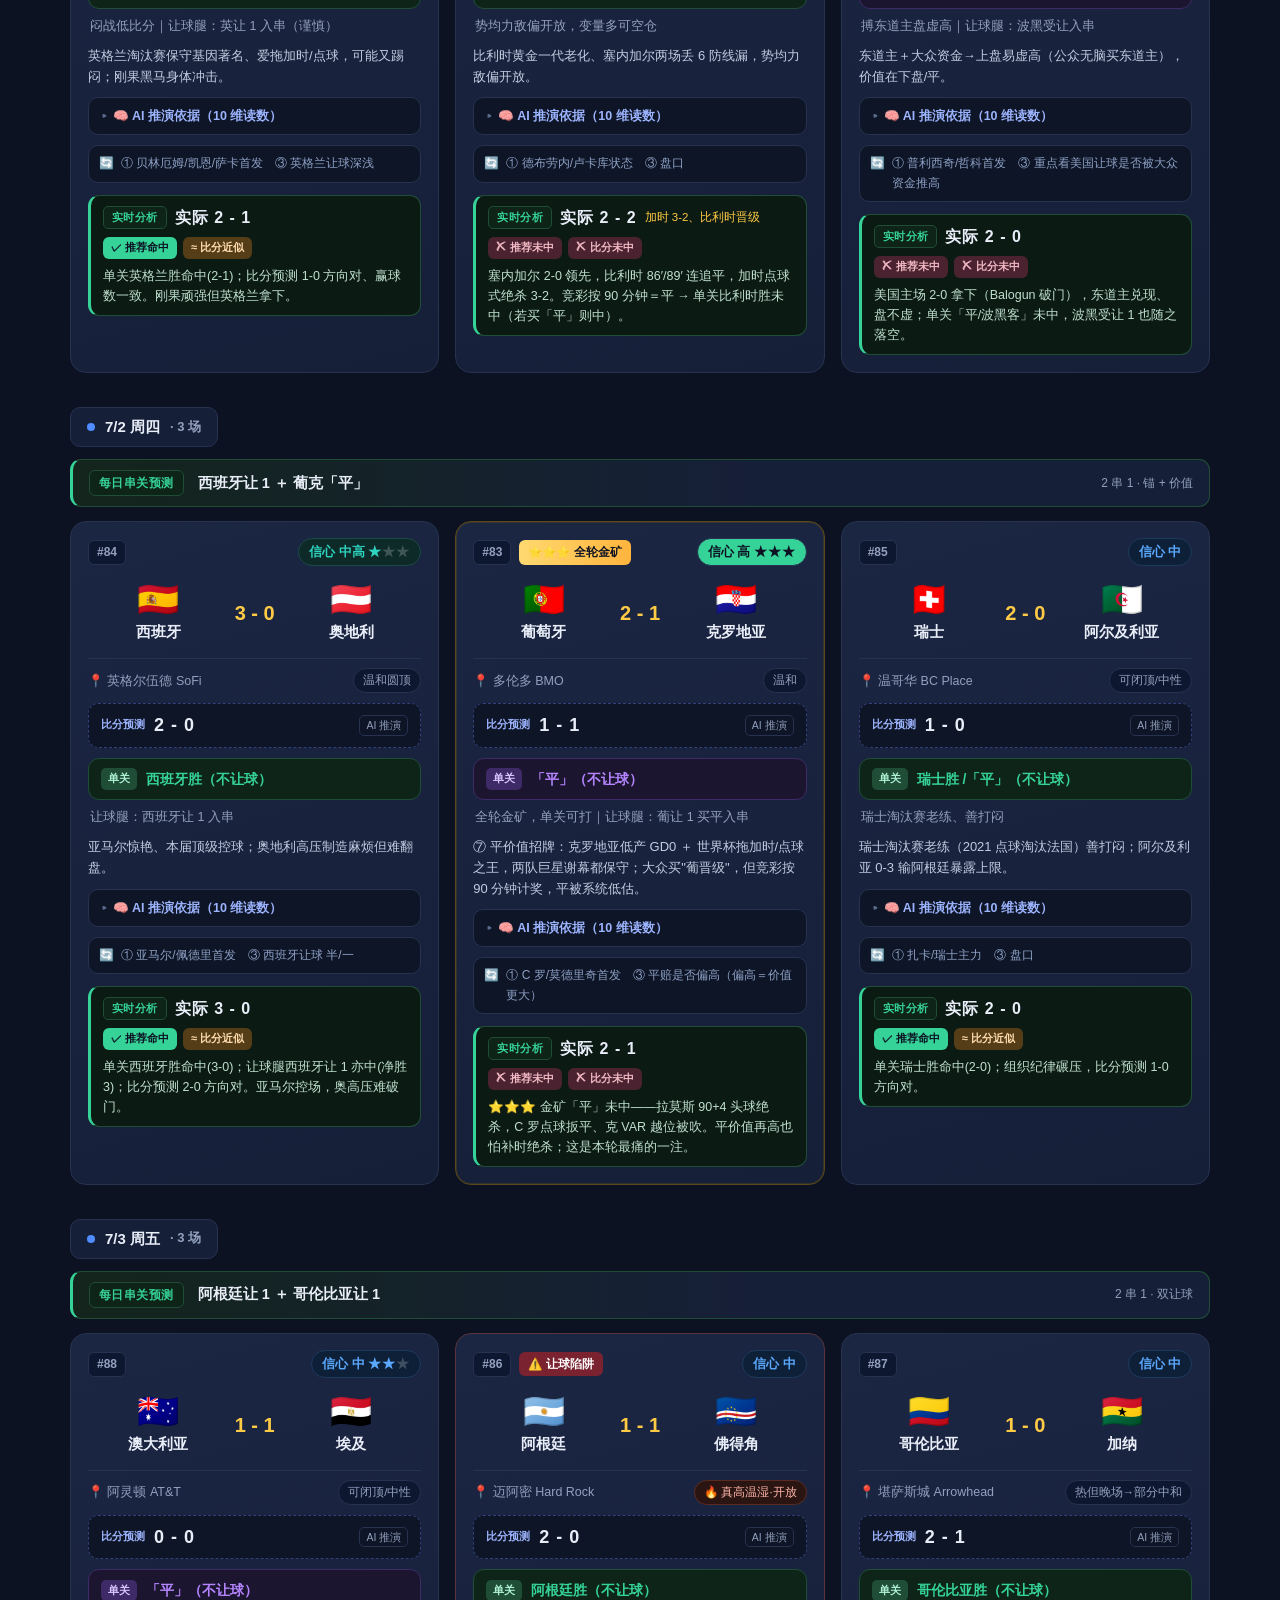
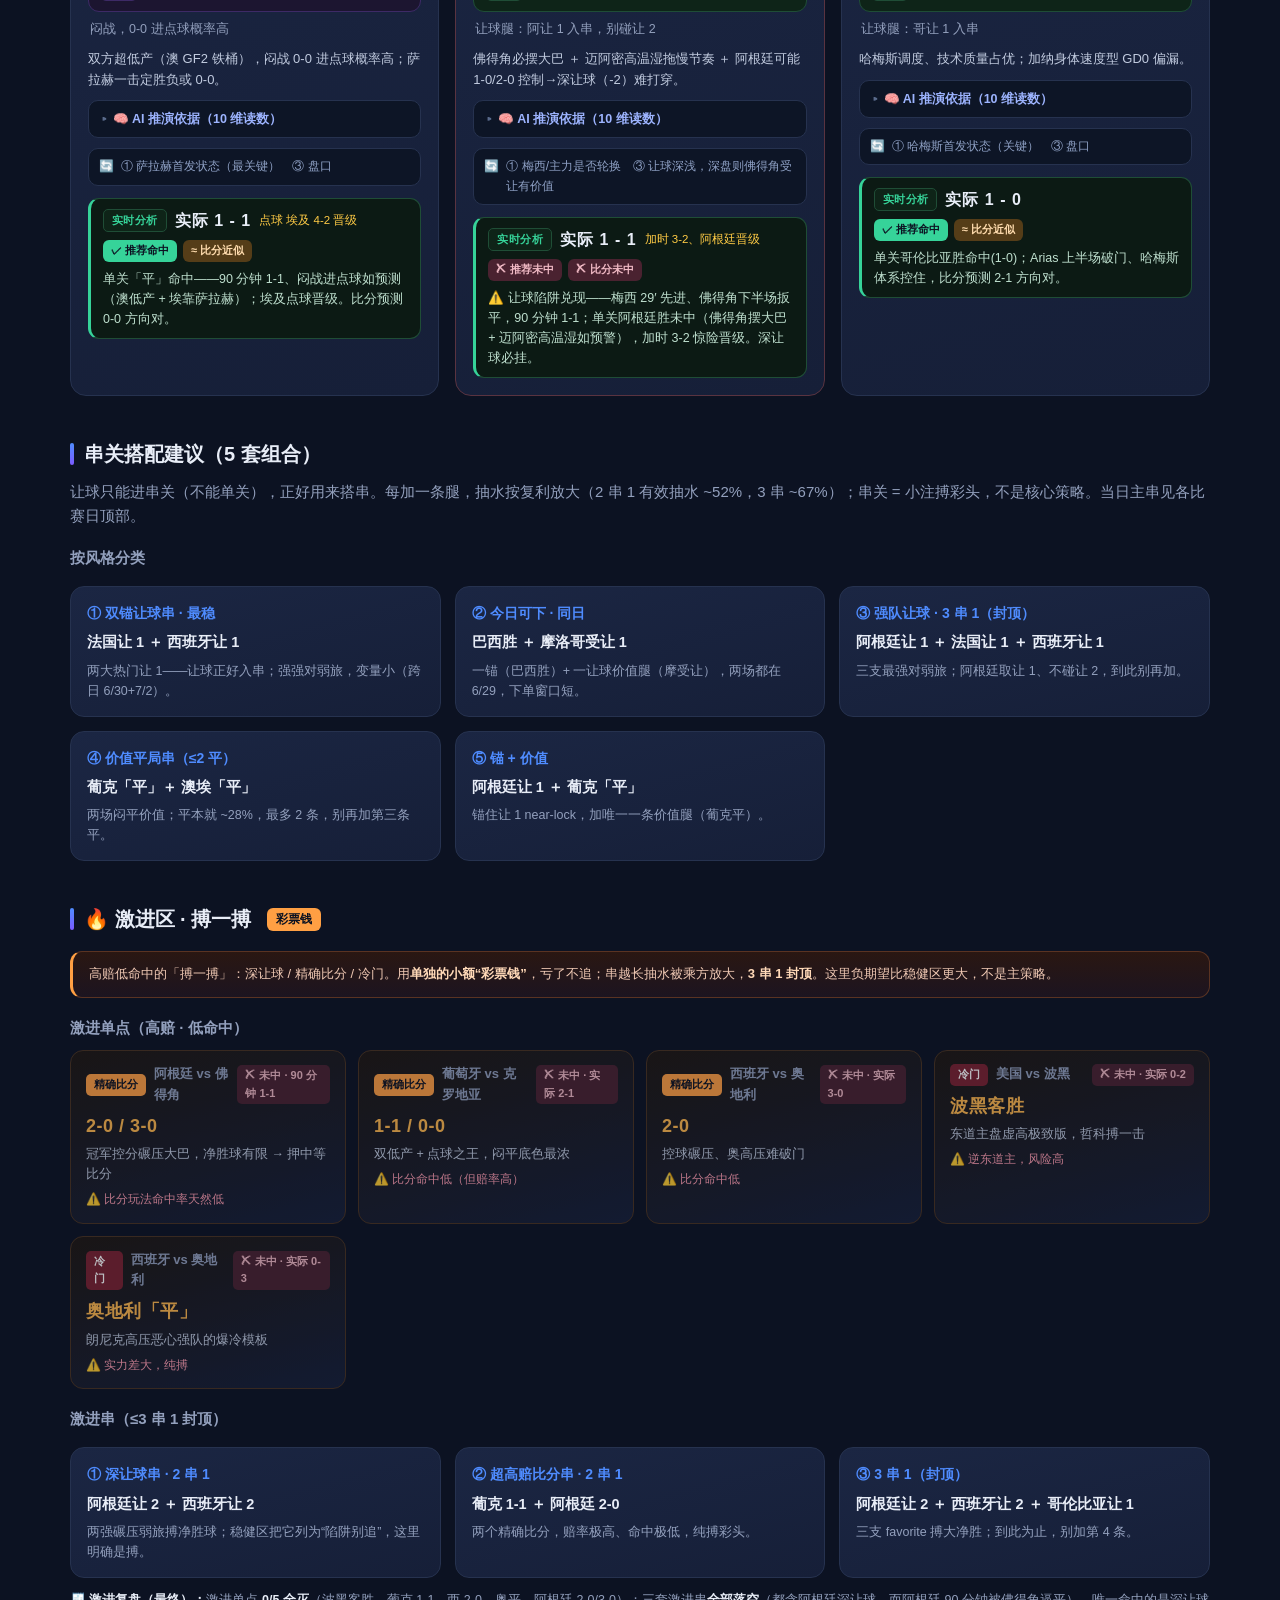
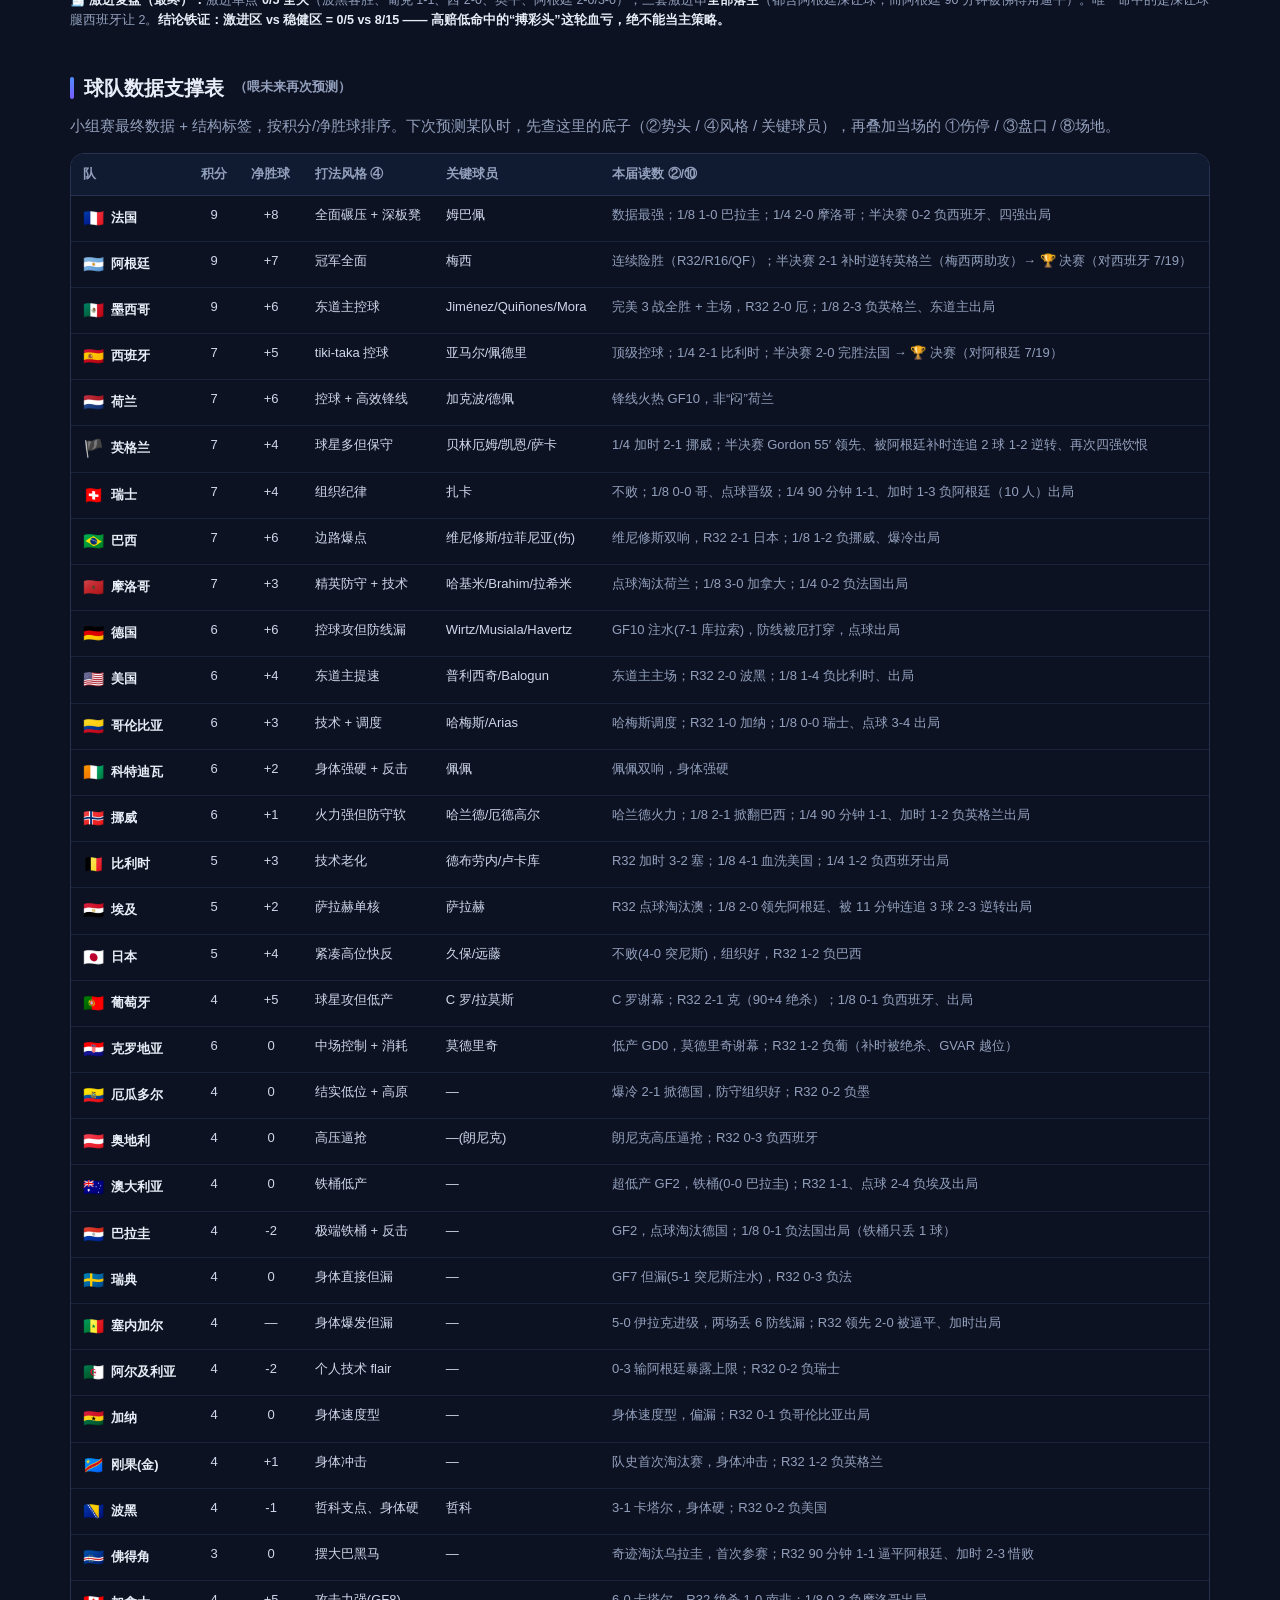
==== commit 8d5c5abc: "feat(blog): 更新半决赛结果，决赛西班牙 vs 阿根廷 (#60) - 西班牙 2-0 完胜法国（常规）→ 单关「平/法胜」未中，我搏平但西更强 - 阿根廷 2-1 补时逆转英格兰（常规，梅" ====
--- a/docs/public/worldcup-2026.html
+++ b/docs/public/worldcup-2026.html
@@ -241,11 +241,11 @@
   <header>
     <div class="kicker">FIFA World Cup 2026 · Knockout</div>
     <h1>2026 世界杯 · 淘汰赛竞猜面板</h1>
-    <p class="sub">当前活跃：<b>半决赛赛前预测</b>（法-西 7/14、阿-英 7/15，均未开赛）。下方为 1/4 补测 · 1/8 & 1/16 存档。倾向 = 结构判断，已叠加逐轮教训。</p>
+    <p class="sub">🏆 决赛：<b>西班牙 vs 阿根廷（7/19 MetLife）</b>。本面板半决赛已结算（1/2），下方 1/4 补测 · 1/8 & 1/16 存档。倾向 = 结构判断，已叠加逐轮教训。</p>
     <div class="meta-row">
-      <span class="chip">🥈 半决赛 <b>未赛 · 已预测</b></span>
-      <span class="chip">赛前 <b>1/16: 8/15 · 1/8: 5/8</b> · 1/4 补测 <b>2/4</b></span>
-      <span class="chip">更新 <b>2026-07-14</b></span>
+      <span class="chip">🏆 决赛 <b>西 vs 阿 · 7/19</b></span>
+      <span class="chip">赛前 <b>1/16: 8/15 · 1/8: 5/8 · 半决赛: 1/2</b> · 1/4 补测 <b>2/4</b></span>
+      <span class="chip">更新 <b>2026-07-16</b></span>
     </div>
     <div class="warn">
       <h3>🛑 诚实声明（下注前必读）</h3>
@@ -259,11 +259,11 @@
     </div>
   </header>
 
-  <h2 class="sec-title"><span class="bar"></span>🥈 半决赛（4 强）· 赛前预测 <span class="ptag" style="background:var(--accent)">未赛</span></h2>
-  <p class="sub" style="margin-top:-6px">真·赛前发布（法-西 7/14、阿-英 7/15 均未开赛）。核心判断来自全程教训：<b>本届淘汰赛已 8+ 场进加时/点球，同级别对决买「强队胜」极险 → 90 分钟「平」是最硬的结构价值</b>。单关胜留给你临场看盘口，别提前重仓。</p>
+  <h2 class="sec-title"><span class="bar"></span>🥈 半决赛（4 强）· 赛前预测与复盘 <span class="ptag" style="background:var(--green)">完赛 1/2</span></h2>
+  <p class="sub" style="margin-top:-6px">真·赛前发布（发布时两场均未开赛）。当时判断：本届加时/点球太多 → 同级别对决搏「90 分钟平」。</p>
   
   <div class="day">
-    <div class="day-head today"><span class="dot"></span>7/14 周二<span class="cnt">· 1 场</span></div>
+    <div class="day-head"><span class="dot"></span>7/14 周二<span class="cnt">· 1 场</span></div>
     <div class="cards">
   <article class="card mid gold">
     <div class="card-top">
@@ -274,7 +274,7 @@
     </div>
     <div class="teams">
       <div class="team"><span class="flag">🇫🇷</span><span class="tname">法国</span></div>
-      <span class="vs">VS</span>
+      <span class="score">0 - 2</span>
       <div class="team"><span class="flag">🇪🇸</span><span class="tname">西班牙</span></div>
     </div>
     <div class="venue">
@@ -287,11 +287,11 @@
     <div class="logic">法国最强数据（+8、2-0 摩洛哥）vs 西班牙顶级控球（2-1 比利时、亚马尔）。两支准决赛级别、实力接近 → 90 分钟大概率难分，延续本届“强强必拖加时”的剧本。</div>
     <details class="basis"><summary>🧠 AI 推演依据（10 维读数）</summary><div class="basis-body"><div class="bz"><span class="bz-k">②势头</span><span class="bz-v">法国 +8 最强、2-0 摩洛哥｜西班牙顶级控球、2-1 比利时</span></div><div class="bz"><span class="bz-k">④风格</span><span class="bz-v">全面 vs tiki-taka，两队都能控</span></div><div class="bz"><span class="bz-k">⑦淘汰赛</span><span class="bz-v">两队都老练、保守</span></div><div class="bz"><span class="bz-k">⑩校准</span><span class="bz-v">本届强强必拖加时（葡克/阿根廷/英格兰前车）</span></div><div class="bz"><span class="bz-k">结论</span><span class="bz-v">90 分钟「平」价值高、别单关让球</span></div></div></details>
     
-    
-  </article></div>
-  </div>
-  <div class="day">
-    <div class="day-head today"><span class="dot"></span>7/15 周三<span class="cnt">· 1 场</span></div>
+    <div class="review"><div class="rv-top"><span class="rv-label">实时分析</span><span class="rv-actual">实际 0 - 2</span></div><div class="rv-badges"><span class="rb miss">✗ 推荐未中</span><span class="rb miss">✗ 比分未中</span></div><div class="rv-text">西班牙 2-0 完胜法国进决赛（Oyarzabal + Pedro Porro，常规时间）；单关「平/法胜」未中——我搏平，但西班牙明显更好、90 分钟干净拿下。</div></div>
+  </article></div>
+  </div>
+  <div class="day">
+    <div class="day-head"><span class="dot"></span>7/15 周三<span class="cnt">· 1 场</span></div>
     <div class="cards">
   <article class="card mid trap">
     <div class="card-top">
@@ -302,7 +302,7 @@
     </div>
     <div class="teams">
       <div class="team"><span class="flag">🇦🇷</span><span class="tname">阿根廷</span></div>
-      <span class="vs">VS</span>
+      <span class="score">2 - 1</span>
       <div class="team"><span class="flag">🏴󠁧󠁢󠁥󠁮󠁧󠁿</span><span class="tname">英格兰</span></div>
     </div>
     <div class="venue">
@@ -315,9 +315,10 @@
     <div class="logic">阿根廷 R32/R16/QF 连续三轮加时/绝杀才过关；英格兰 QF 也拖加时。两队都不擅长 90 分钟解决 → 又一个高概率平/加时局，梅西谢幕加持。</div>
     <details class="basis"><summary>🧠 AI 推演依据（10 维读数）</summary><div class="basis-body"><div class="bz"><span class="bz-k">②势头</span><span class="bz-v">阿根廷连续 3 轮加时/绝杀才过关｜英格兰 QF 亦加时</span></div><div class="bz"><span class="bz-k">④风格</span><span class="bz-v">星光对决，梅西 vs 贝林厄姆/凯恩</span></div><div class="bz"><span class="bz-k">⑨叙事</span><span class="bz-v">梅西谢幕、双方都不冒进</span></div><div class="bz"><span class="bz-k">⑩校准</span><span class="bz-v">本届淘汰赛加时/点球成灾（8+ 场）</span></div><div class="bz"><span class="bz-k">结论</span><span class="bz-v">90 分钟「平」价值极高、别单关胜</span></div></div></details>
     
-    
-  </article></div>
-  </div>
+    <div class="review"><div class="rv-top"><span class="rv-label">实时分析</span><span class="rv-actual">实际 2 - 1</span></div><div class="rv-badges"><span class="rb hit">✓ 推荐命中</span><span class="rb miss">✗ 比分未中</span></div><div class="rv-text">阿根廷 2-1 逆转英格兰进决赛（Gordon 55′ 先进，阿根廷 6 分钟连追 2 球、劳塔罗补时头球绝杀，梅西两助攻，常规时间）；单关「二选一」靠阿根廷胜兜底命中——但主搏的「平/加时」落空。</div></div>
+  </article></div>
+  </div>
+  <p class="calib"><b>🔎 半决赛复盘（1/2，但「搏平」论翻车）：</b>两场<b>都在 90 分钟分出胜负</b>（西班牙 2-0、阿根廷补时 2-1）——我押的「强强必拖加时→平」这轮<b>过度拟合</b>：法-西西班牙就是更好、干净拿下；阿-英阿根廷补时绝杀（也没加时）。教训的教训：<b>模式（加时多）是概率不是铁律，一方明显更强时，「强队胜」照样成立，别把上一轮的规律当死规矩。</b>决赛 <b>西班牙 vs 阿根廷（7/19）</b>。</p>
 
   <div class="archive-divider"><span>── 以下为已完赛轮次 ──</span></div>
 
@@ -1125,7 +1126,7 @@
     <table class="tt">
       <thead><tr><th>队</th><th>积分</th><th>净胜球</th><th>打法风格 ④</th><th>关键球员</th><th>本届读数 ②/⑩</th></tr></thead>
       <tbody>
-        <tr><td class="tm"><span class="tf">🇫🇷</span>法国</td><td class="tc">9</td><td class="tc">+8</td><td>全面碾压 + 深板凳</td><td>姆巴佩</td><td class="td-read">数据最强；1/8 1-0 巴拉圭；1/4 2-0 摩洛哥 → 4 强（对西班牙 7/14）</td></tr><tr><td class="tm"><span class="tf">🇦🇷</span>阿根廷</td><td class="tc">9</td><td class="tc">+7</td><td>冠军全面</td><td>梅西</td><td class="td-read">R32 加时 3-2 佛得角；1/8 3-2 逆转埃及；1/4 90 分钟 1-1、加时 3-1 瑞士 → 4 强（对英格兰 7/15）</td></tr><tr><td class="tm"><span class="tf">🇲🇽</span>墨西哥</td><td class="tc">9</td><td class="tc">+6</td><td>东道主控球</td><td>Jiménez/Quiñones/Mora</td><td class="td-read">完美 3 战全胜 + 主场，R32 2-0 厄；1/8 2-3 负英格兰、东道主出局</td></tr><tr><td class="tm"><span class="tf">🇪🇸</span>西班牙</td><td class="tc">7</td><td class="tc">+5</td><td>tiki-taka 控球</td><td>亚马尔/佩德里</td><td class="td-read">顶级控球；1/8 1-0 葡（德比）；1/4 2-1 比利时 → 4 强（对法国 7/14）</td></tr><tr><td class="tm"><span class="tf">🇳🇱</span>荷兰</td><td class="tc">7</td><td class="tc">+6</td><td>控球 + 高效锋线</td><td>加克波/德佩</td><td class="td-read">锋线火热 GF10，非“闷”荷兰</td></tr><tr><td class="tm"><span class="tf">🏴</span>英格兰</td><td class="tc">7</td><td class="tc">+4</td><td>球星多但保守</td><td>贝林厄姆/凯恩/萨卡</td><td class="td-read">1/8 3-2 淘汰墨西哥；1/4 90 分钟 1-1、加时 2-1 挪威（贝林厄姆双响）→ 4 强（对阿根廷 7/15）</td></tr><tr><td class="tm"><span class="tf">🇨🇭</span>瑞士</td><td class="tc">7</td><td class="tc">+4</td><td>组织纪律</td><td>扎卡</td><td class="td-read">不败；1/8 0-0 哥、点球晋级；1/4 90 分钟 1-1、加时 1-3 负阿根廷（10 人）出局</td></tr><tr><td class="tm"><span class="tf">🇧🇷</span>巴西</td><td class="tc">7</td><td class="tc">+6</td><td>边路爆点</td><td>维尼修斯/拉菲尼亚(伤)</td><td class="td-read">维尼修斯双响，R32 2-1 日本；1/8 1-2 负挪威、爆冷出局</td></tr><tr><td class="tm"><span class="tf">🇲🇦</span>摩洛哥</td><td class="tc">7</td><td class="tc">+3</td><td>精英防守 + 技术</td><td>哈基米/Brahim/拉希米</td><td class="td-read">点球淘汰荷兰；1/8 3-0 加拿大；1/4 0-2 负法国出局</td></tr><tr><td class="tm"><span class="tf">🇩🇪</span>德国</td><td class="tc">6</td><td class="tc">+6</td><td>控球攻但防线漏</td><td>Wirtz/Musiala/Havertz</td><td class="td-read">GF10 注水(7-1 库拉索)，防线被厄打穿，点球出局</td></tr><tr><td class="tm"><span class="tf">🇺🇸</span>美国</td><td class="tc">6</td><td class="tc">+4</td><td>东道主提速</td><td>普利西奇/Balogun</td><td class="td-read">东道主主场；R32 2-0 波黑；1/8 1-4 负比利时、出局</td></tr><tr><td class="tm"><span class="tf">🇨🇴</span>哥伦比亚</td><td class="tc">6</td><td class="tc">+3</td><td>技术 + 调度</td><td>哈梅斯/Arias</td><td class="td-read">哈梅斯调度；R32 1-0 加纳；1/8 0-0 瑞士、点球 3-4 出局</td></tr><tr><td class="tm"><span class="tf">🇨🇮</span>科特迪瓦</td><td class="tc">6</td><td class="tc">+2</td><td>身体强硬 + 反击</td><td>佩佩</td><td class="td-read">佩佩双响，身体强硬</td></tr><tr><td class="tm"><span class="tf">🇳🇴</span>挪威</td><td class="tc">6</td><td class="tc">+1</td><td>火力强但防守软</td><td>哈兰德/厄德高尔</td><td class="td-read">哈兰德火力；1/8 2-1 掀翻巴西；1/4 90 分钟 1-1、加时 1-2 负英格兰出局</td></tr><tr><td class="tm"><span class="tf">🇧🇪</span>比利时</td><td class="tc">5</td><td class="tc">+3</td><td>技术老化</td><td>德布劳内/卢卡库</td><td class="td-read">R32 加时 3-2 塞；1/8 4-1 血洗美国；1/4 1-2 负西班牙出局</td></tr><tr><td class="tm"><span class="tf">🇪🇬</span>埃及</td><td class="tc">5</td><td class="tc">+2</td><td>萨拉赫单核</td><td>萨拉赫</td><td class="td-read">R32 点球淘汰澳；1/8 2-0 领先阿根廷、被 11 分钟连追 3 球 2-3 逆转出局</td></tr><tr><td class="tm"><span class="tf">🇯🇵</span>日本</td><td class="tc">5</td><td class="tc">+4</td><td>紧凑高位快反</td><td>久保/远藤</td><td class="td-read">不败(4-0 突尼斯)，组织好，R32 1-2 负巴西</td></tr><tr><td class="tm"><span class="tf">🇵🇹</span>葡萄牙</td><td class="tc">4</td><td class="tc">+5</td><td>球星攻但低产</td><td>C 罗/拉莫斯</td><td class="td-read">C 罗谢幕；R32 2-1 克（90+4 绝杀）；1/8 0-1 负西班牙、出局</td></tr><tr><td class="tm"><span class="tf">🇭🇷</span>克罗地亚</td><td class="tc">6</td><td class="tc">0</td><td>中场控制 + 消耗</td><td>莫德里奇</td><td class="td-read">低产 GD0，莫德里奇谢幕；R32 1-2 负葡（补时被绝杀、GVAR 越位）</td></tr><tr><td class="tm"><span class="tf">🇪🇨</span>厄瓜多尔</td><td class="tc">4</td><td class="tc">0</td><td>结实低位 + 高原</td><td>—</td><td class="td-read">爆冷 2-1 掀德国，防守组织好；R32 0-2 负墨</td></tr><tr><td class="tm"><span class="tf">🇦🇹</span>奥地利</td><td class="tc">4</td><td class="tc">0</td><td>高压逼抢</td><td>—(朗尼克)</td><td class="td-read">朗尼克高压逼抢；R32 0-3 负西班牙</td></tr><tr><td class="tm"><span class="tf">🇦🇺</span>澳大利亚</td><td class="tc">4</td><td class="tc">0</td><td>铁桶低产</td><td>—</td><td class="td-read">超低产 GF2，铁桶(0-0 巴拉圭)；R32 1-1、点球 2-4 负埃及出局</td></tr><tr><td class="tm"><span class="tf">🇵🇾</span>巴拉圭</td><td class="tc">4</td><td class="tc">-2</td><td>极端铁桶 + 反击</td><td>—</td><td class="td-read">GF2，点球淘汰德国；1/8 0-1 负法国出局（铁桶只丢 1 球）</td></tr><tr><td class="tm"><span class="tf">🇸🇪</span>瑞典</td><td class="tc">4</td><td class="tc">0</td><td>身体直接但漏</td><td>—</td><td class="td-read">GF7 但漏(5-1 突尼斯注水)，R32 0-3 负法</td></tr><tr><td class="tm"><span class="tf">🇸🇳</span>塞内加尔</td><td class="tc">4</td><td class="tc">—</td><td>身体爆发但漏</td><td>—</td><td class="td-read">5-0 伊拉克进级，两场丢 6 防线漏；R32 领先 2-0 被逼平、加时出局</td></tr><tr><td class="tm"><span class="tf">🇩🇿</span>阿尔及利亚</td><td class="tc">4</td><td class="tc">-2</td><td>个人技术 flair</td><td>—</td><td class="td-read">0-3 输阿根廷暴露上限；R32 0-2 负瑞士</td></tr><tr><td class="tm"><span class="tf">🇬🇭</span>加纳</td><td class="tc">4</td><td class="tc">0</td><td>身体速度型</td><td>—</td><td class="td-read">身体速度型，偏漏；R32 0-1 负哥伦比亚出局</td></tr><tr><td class="tm"><span class="tf">🇨🇩</span>刚果(金)</td><td class="tc">4</td><td class="tc">+1</td><td>身体冲击</td><td>—</td><td class="td-read">队史首次淘汰赛，身体冲击；R32 1-2 负英格兰</td></tr><tr><td class="tm"><span class="tf">🇧🇦</span>波黑</td><td class="tc">4</td><td class="tc">-1</td><td>哲科支点、身体硬</td><td>哲科</td><td class="td-read">3-1 卡塔尔，身体硬；R32 0-2 负美国</td></tr><tr><td class="tm"><span class="tf">🇨🇻</span>佛得角</td><td class="tc">3</td><td class="tc">0</td><td>摆大巴黑马</td><td>—</td><td class="td-read">奇迹淘汰乌拉圭，首次参赛；R32 90 分钟 1-1 逼平阿根廷、加时 2-3 惜败</td></tr><tr><td class="tm"><span class="tf">🇨🇦</span>加拿大</td><td class="tc">4</td><td class="tc">+5</td><td>攻击力强(GF8)</td><td>—</td><td class="td-read">6-0 卡塔尔，R32 绝杀 1-0 南非；1/8 0-3 负摩洛哥出局</td></tr><tr><td class="tm"><span class="tf">🇿🇦</span>南非</td><td class="tc">4</td><td class="tc">-1</td><td>—</td><td>—</td><td class="td-read">小组第二进级，R32 0-1 负加拿大出局</td></tr>
+        <tr><td class="tm"><span class="tf">🇫🇷</span>法国</td><td class="tc">9</td><td class="tc">+8</td><td>全面碾压 + 深板凳</td><td>姆巴佩</td><td class="td-read">数据最强；1/8 1-0 巴拉圭；1/4 2-0 摩洛哥；半决赛 0-2 负西班牙、四强出局</td></tr><tr><td class="tm"><span class="tf">🇦🇷</span>阿根廷</td><td class="tc">9</td><td class="tc">+7</td><td>冠军全面</td><td>梅西</td><td class="td-read">连续险胜（R32/R16/QF）；半决赛 2-1 补时逆转英格兰（梅西两助攻）→ 🏆 决赛（对西班牙 7/19）</td></tr><tr><td class="tm"><span class="tf">🇲🇽</span>墨西哥</td><td class="tc">9</td><td class="tc">+6</td><td>东道主控球</td><td>Jiménez/Quiñones/Mora</td><td class="td-read">完美 3 战全胜 + 主场，R32 2-0 厄；1/8 2-3 负英格兰、东道主出局</td></tr><tr><td class="tm"><span class="tf">🇪🇸</span>西班牙</td><td class="tc">7</td><td class="tc">+5</td><td>tiki-taka 控球</td><td>亚马尔/佩德里</td><td class="td-read">顶级控球；1/4 2-1 比利时；半决赛 2-0 完胜法国 → 🏆 决赛（对阿根廷 7/19）</td></tr><tr><td class="tm"><span class="tf">🇳🇱</span>荷兰</td><td class="tc">7</td><td class="tc">+6</td><td>控球 + 高效锋线</td><td>加克波/德佩</td><td class="td-read">锋线火热 GF10，非“闷”荷兰</td></tr><tr><td class="tm"><span class="tf">🏴</span>英格兰</td><td class="tc">7</td><td class="tc">+4</td><td>球星多但保守</td><td>贝林厄姆/凯恩/萨卡</td><td class="td-read">1/4 加时 2-1 挪威；半决赛 Gordon 55′ 领先、被阿根廷补时连追 2 球 1-2 逆转、再次四强饮恨</td></tr><tr><td class="tm"><span class="tf">🇨🇭</span>瑞士</td><td class="tc">7</td><td class="tc">+4</td><td>组织纪律</td><td>扎卡</td><td class="td-read">不败；1/8 0-0 哥、点球晋级；1/4 90 分钟 1-1、加时 1-3 负阿根廷（10 人）出局</td></tr><tr><td class="tm"><span class="tf">🇧🇷</span>巴西</td><td class="tc">7</td><td class="tc">+6</td><td>边路爆点</td><td>维尼修斯/拉菲尼亚(伤)</td><td class="td-read">维尼修斯双响，R32 2-1 日本；1/8 1-2 负挪威、爆冷出局</td></tr><tr><td class="tm"><span class="tf">🇲🇦</span>摩洛哥</td><td class="tc">7</td><td class="tc">+3</td><td>精英防守 + 技术</td><td>哈基米/Brahim/拉希米</td><td class="td-read">点球淘汰荷兰；1/8 3-0 加拿大；1/4 0-2 负法国出局</td></tr><tr><td class="tm"><span class="tf">🇩🇪</span>德国</td><td class="tc">6</td><td class="tc">+6</td><td>控球攻但防线漏</td><td>Wirtz/Musiala/Havertz</td><td class="td-read">GF10 注水(7-1 库拉索)，防线被厄打穿，点球出局</td></tr><tr><td class="tm"><span class="tf">🇺🇸</span>美国</td><td class="tc">6</td><td class="tc">+4</td><td>东道主提速</td><td>普利西奇/Balogun</td><td class="td-read">东道主主场；R32 2-0 波黑；1/8 1-4 负比利时、出局</td></tr><tr><td class="tm"><span class="tf">🇨🇴</span>哥伦比亚</td><td class="tc">6</td><td class="tc">+3</td><td>技术 + 调度</td><td>哈梅斯/Arias</td><td class="td-read">哈梅斯调度；R32 1-0 加纳；1/8 0-0 瑞士、点球 3-4 出局</td></tr><tr><td class="tm"><span class="tf">🇨🇮</span>科特迪瓦</td><td class="tc">6</td><td class="tc">+2</td><td>身体强硬 + 反击</td><td>佩佩</td><td class="td-read">佩佩双响，身体强硬</td></tr><tr><td class="tm"><span class="tf">🇳🇴</span>挪威</td><td class="tc">6</td><td class="tc">+1</td><td>火力强但防守软</td><td>哈兰德/厄德高尔</td><td class="td-read">哈兰德火力；1/8 2-1 掀翻巴西；1/4 90 分钟 1-1、加时 1-2 负英格兰出局</td></tr><tr><td class="tm"><span class="tf">🇧🇪</span>比利时</td><td class="tc">5</td><td class="tc">+3</td><td>技术老化</td><td>德布劳内/卢卡库</td><td class="td-read">R32 加时 3-2 塞；1/8 4-1 血洗美国；1/4 1-2 负西班牙出局</td></tr><tr><td class="tm"><span class="tf">🇪🇬</span>埃及</td><td class="tc">5</td><td class="tc">+2</td><td>萨拉赫单核</td><td>萨拉赫</td><td class="td-read">R32 点球淘汰澳；1/8 2-0 领先阿根廷、被 11 分钟连追 3 球 2-3 逆转出局</td></tr><tr><td class="tm"><span class="tf">🇯🇵</span>日本</td><td class="tc">5</td><td class="tc">+4</td><td>紧凑高位快反</td><td>久保/远藤</td><td class="td-read">不败(4-0 突尼斯)，组织好，R32 1-2 负巴西</td></tr><tr><td class="tm"><span class="tf">🇵🇹</span>葡萄牙</td><td class="tc">4</td><td class="tc">+5</td><td>球星攻但低产</td><td>C 罗/拉莫斯</td><td class="td-read">C 罗谢幕；R32 2-1 克（90+4 绝杀）；1/8 0-1 负西班牙、出局</td></tr><tr><td class="tm"><span class="tf">🇭🇷</span>克罗地亚</td><td class="tc">6</td><td class="tc">0</td><td>中场控制 + 消耗</td><td>莫德里奇</td><td class="td-read">低产 GD0，莫德里奇谢幕；R32 1-2 负葡（补时被绝杀、GVAR 越位）</td></tr><tr><td class="tm"><span class="tf">🇪🇨</span>厄瓜多尔</td><td class="tc">4</td><td class="tc">0</td><td>结实低位 + 高原</td><td>—</td><td class="td-read">爆冷 2-1 掀德国，防守组织好；R32 0-2 负墨</td></tr><tr><td class="tm"><span class="tf">🇦🇹</span>奥地利</td><td class="tc">4</td><td class="tc">0</td><td>高压逼抢</td><td>—(朗尼克)</td><td class="td-read">朗尼克高压逼抢；R32 0-3 负西班牙</td></tr><tr><td class="tm"><span class="tf">🇦🇺</span>澳大利亚</td><td class="tc">4</td><td class="tc">0</td><td>铁桶低产</td><td>—</td><td class="td-read">超低产 GF2，铁桶(0-0 巴拉圭)；R32 1-1、点球 2-4 负埃及出局</td></tr><tr><td class="tm"><span class="tf">🇵🇾</span>巴拉圭</td><td class="tc">4</td><td class="tc">-2</td><td>极端铁桶 + 反击</td><td>—</td><td class="td-read">GF2，点球淘汰德国；1/8 0-1 负法国出局（铁桶只丢 1 球）</td></tr><tr><td class="tm"><span class="tf">🇸🇪</span>瑞典</td><td class="tc">4</td><td class="tc">0</td><td>身体直接但漏</td><td>—</td><td class="td-read">GF7 但漏(5-1 突尼斯注水)，R32 0-3 负法</td></tr><tr><td class="tm"><span class="tf">🇸🇳</span>塞内加尔</td><td class="tc">4</td><td class="tc">—</td><td>身体爆发但漏</td><td>—</td><td class="td-read">5-0 伊拉克进级，两场丢 6 防线漏；R32 领先 2-0 被逼平、加时出局</td></tr><tr><td class="tm"><span class="tf">🇩🇿</span>阿尔及利亚</td><td class="tc">4</td><td class="tc">-2</td><td>个人技术 flair</td><td>—</td><td class="td-read">0-3 输阿根廷暴露上限；R32 0-2 负瑞士</td></tr><tr><td class="tm"><span class="tf">🇬🇭</span>加纳</td><td class="tc">4</td><td class="tc">0</td><td>身体速度型</td><td>—</td><td class="td-read">身体速度型，偏漏；R32 0-1 负哥伦比亚出局</td></tr><tr><td class="tm"><span class="tf">🇨🇩</span>刚果(金)</td><td class="tc">4</td><td class="tc">+1</td><td>身体冲击</td><td>—</td><td class="td-read">队史首次淘汰赛，身体冲击；R32 1-2 负英格兰</td></tr><tr><td class="tm"><span class="tf">🇧🇦</span>波黑</td><td class="tc">4</td><td class="tc">-1</td><td>哲科支点、身体硬</td><td>哲科</td><td class="td-read">3-1 卡塔尔，身体硬；R32 0-2 负美国</td></tr><tr><td class="tm"><span class="tf">🇨🇻</span>佛得角</td><td class="tc">3</td><td class="tc">0</td><td>摆大巴黑马</td><td>—</td><td class="td-read">奇迹淘汰乌拉圭，首次参赛；R32 90 分钟 1-1 逼平阿根廷、加时 2-3 惜败</td></tr><tr><td class="tm"><span class="tf">🇨🇦</span>加拿大</td><td class="tc">4</td><td class="tc">+5</td><td>攻击力强(GF8)</td><td>—</td><td class="td-read">6-0 卡塔尔，R32 绝杀 1-0 南非；1/8 0-3 负摩洛哥出局</td></tr><tr><td class="tm"><span class="tf">🇿🇦</span>南非</td><td class="tc">4</td><td class="tc">-1</td><td>—</td><td>—</td><td class="td-read">小组第二进级，R32 0-1 负加拿大出局</td></tr>
       </tbody>
     </table>
   </div>
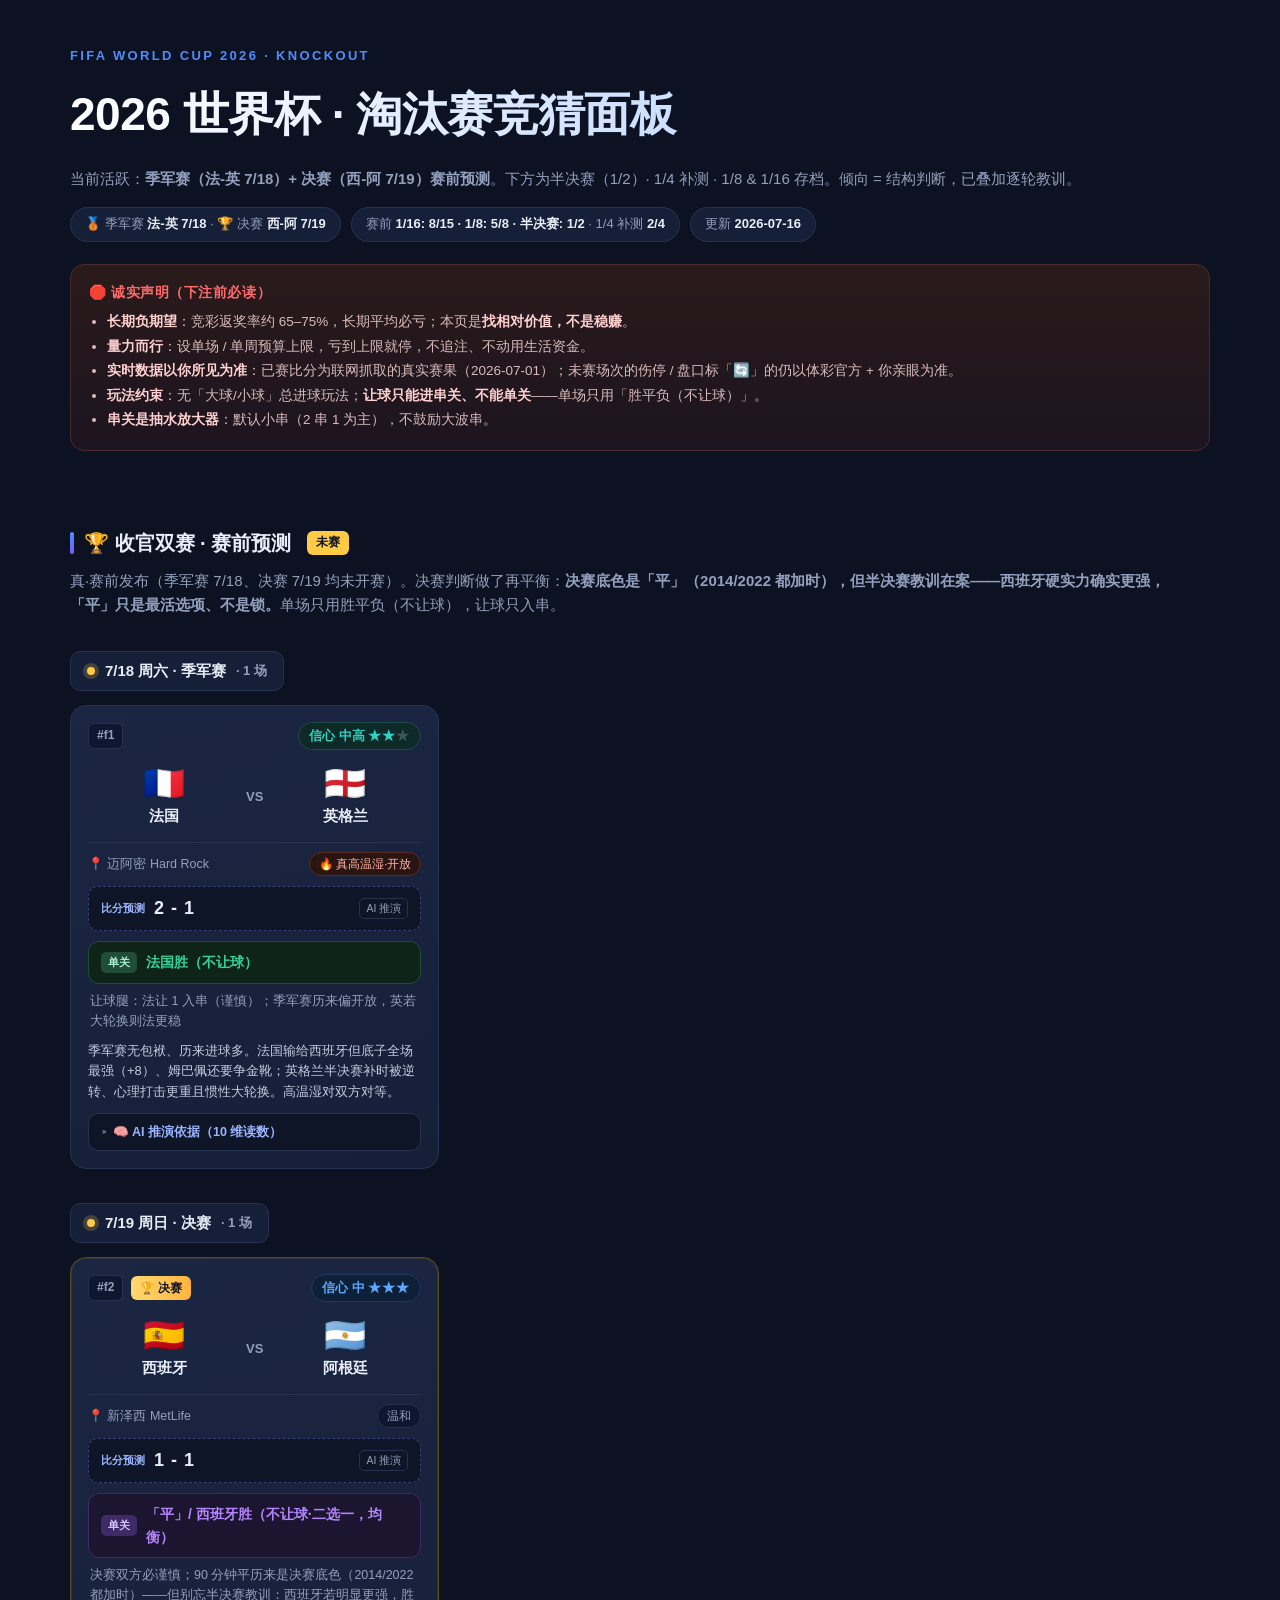
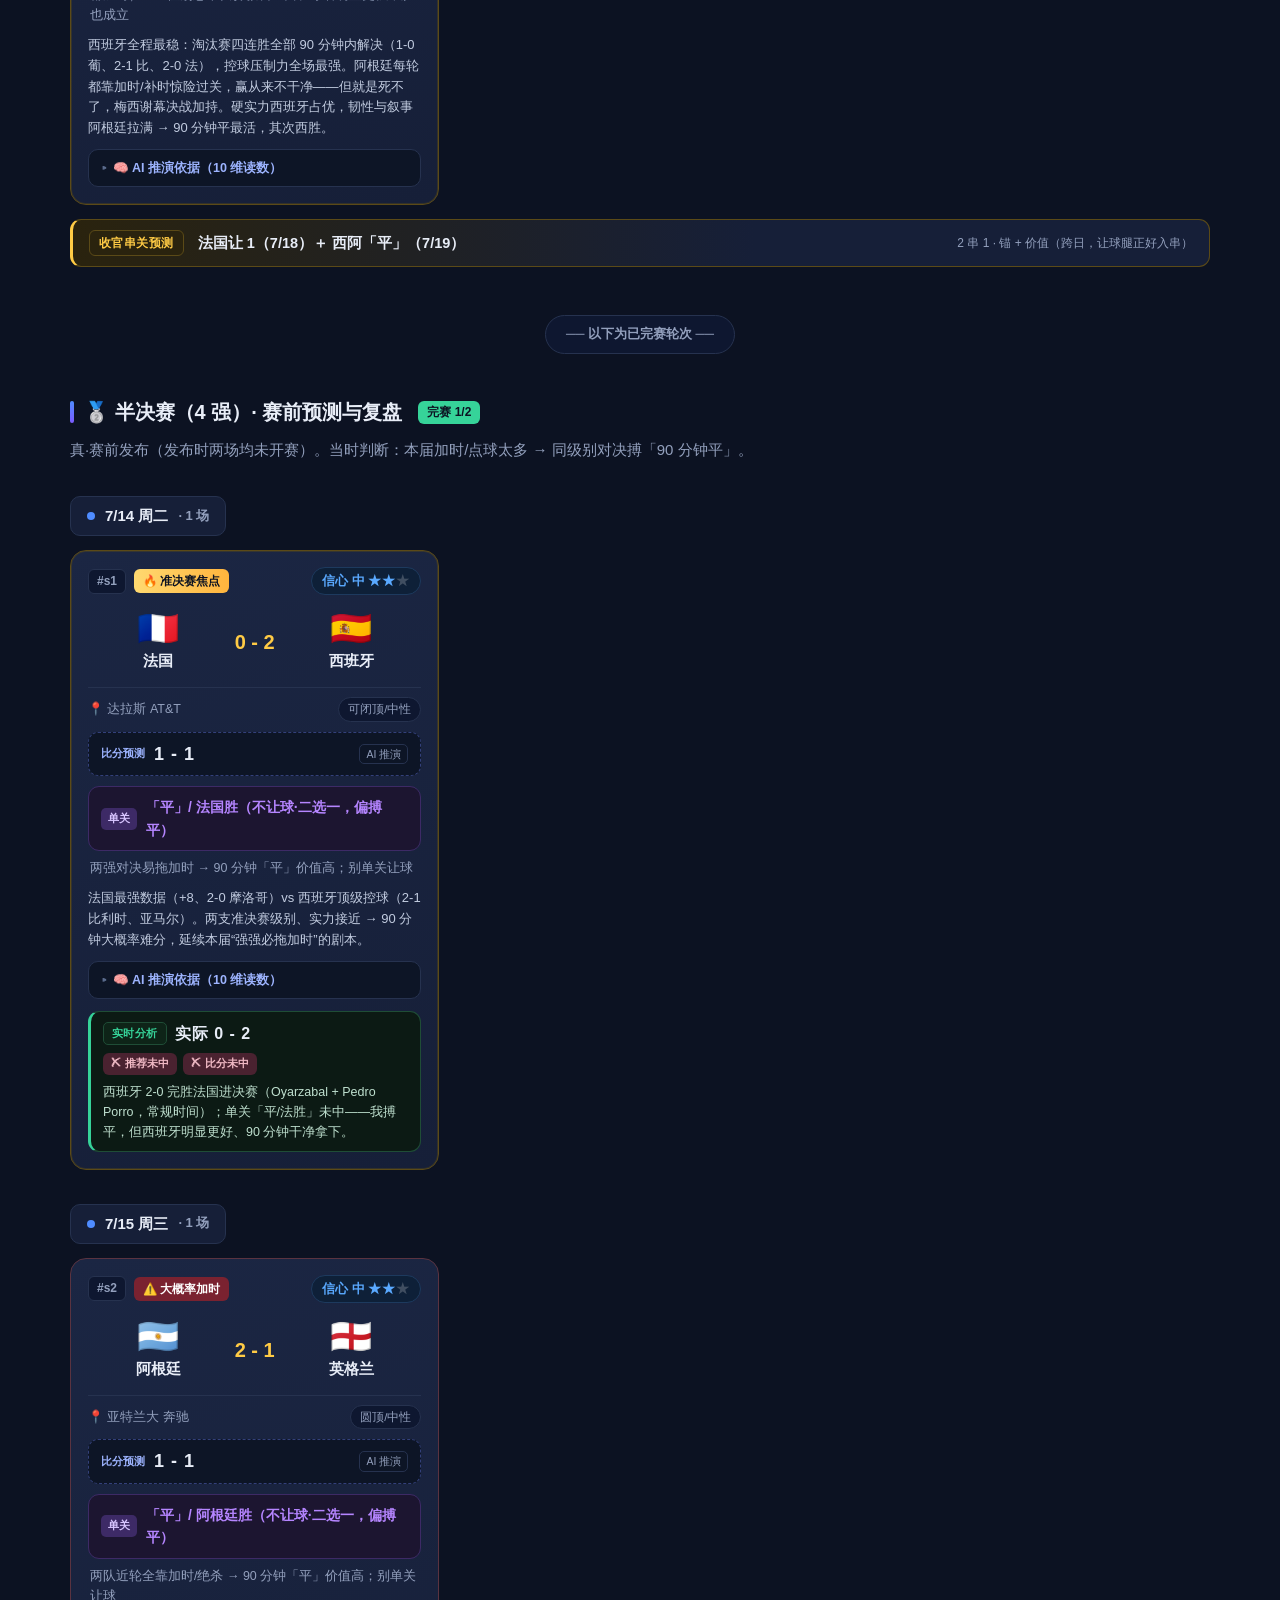
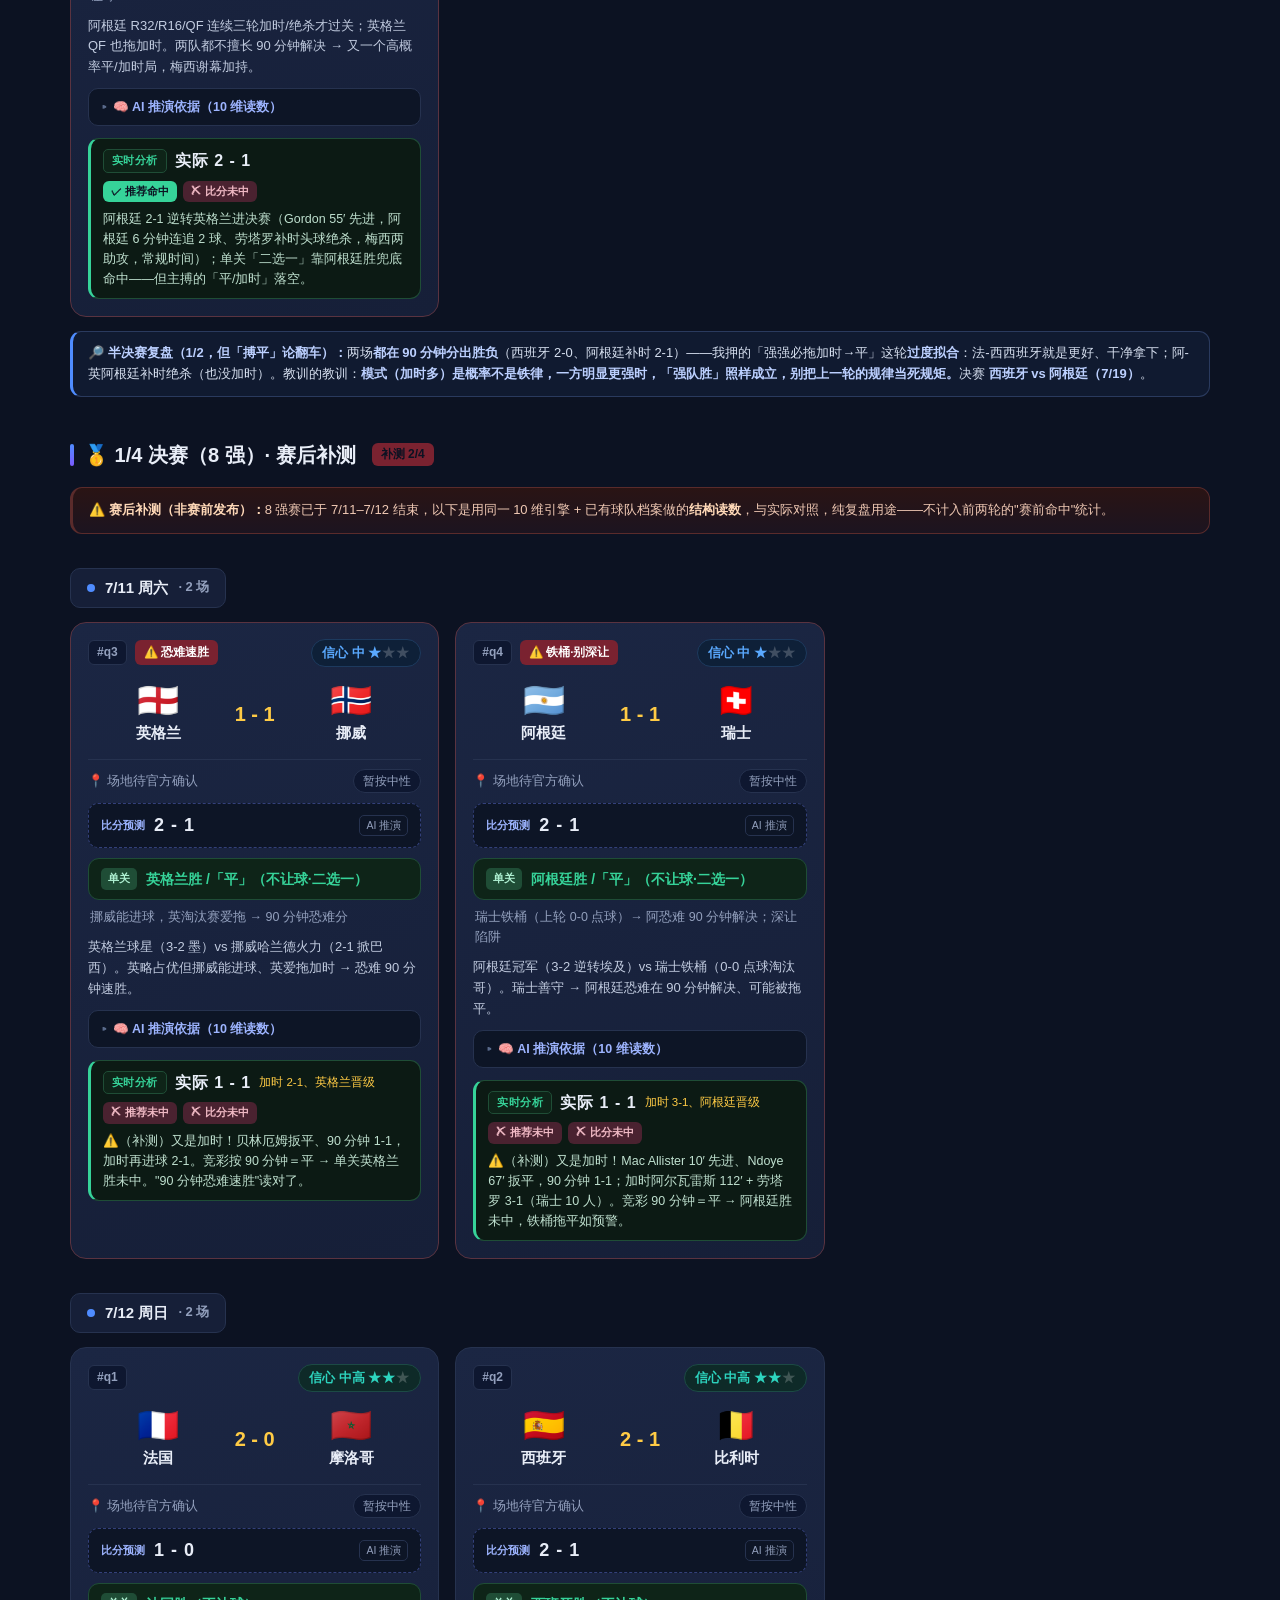
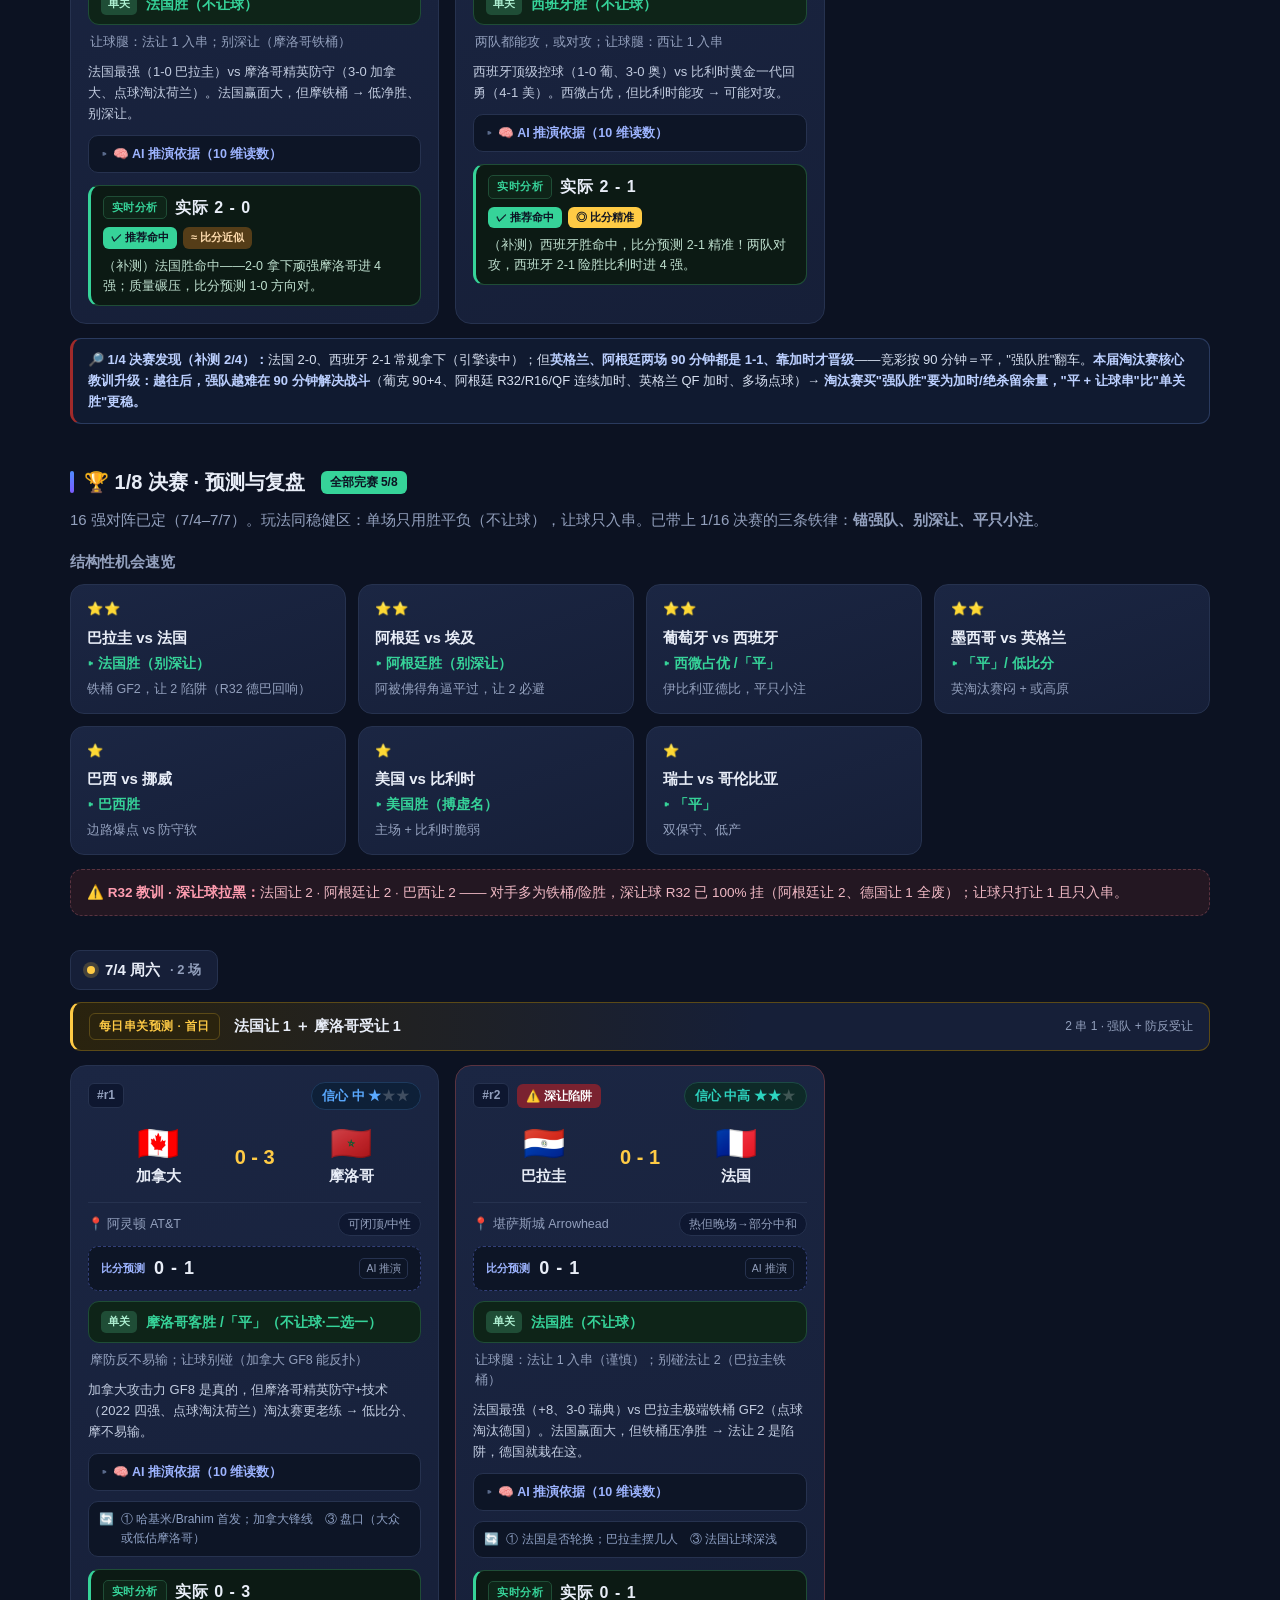
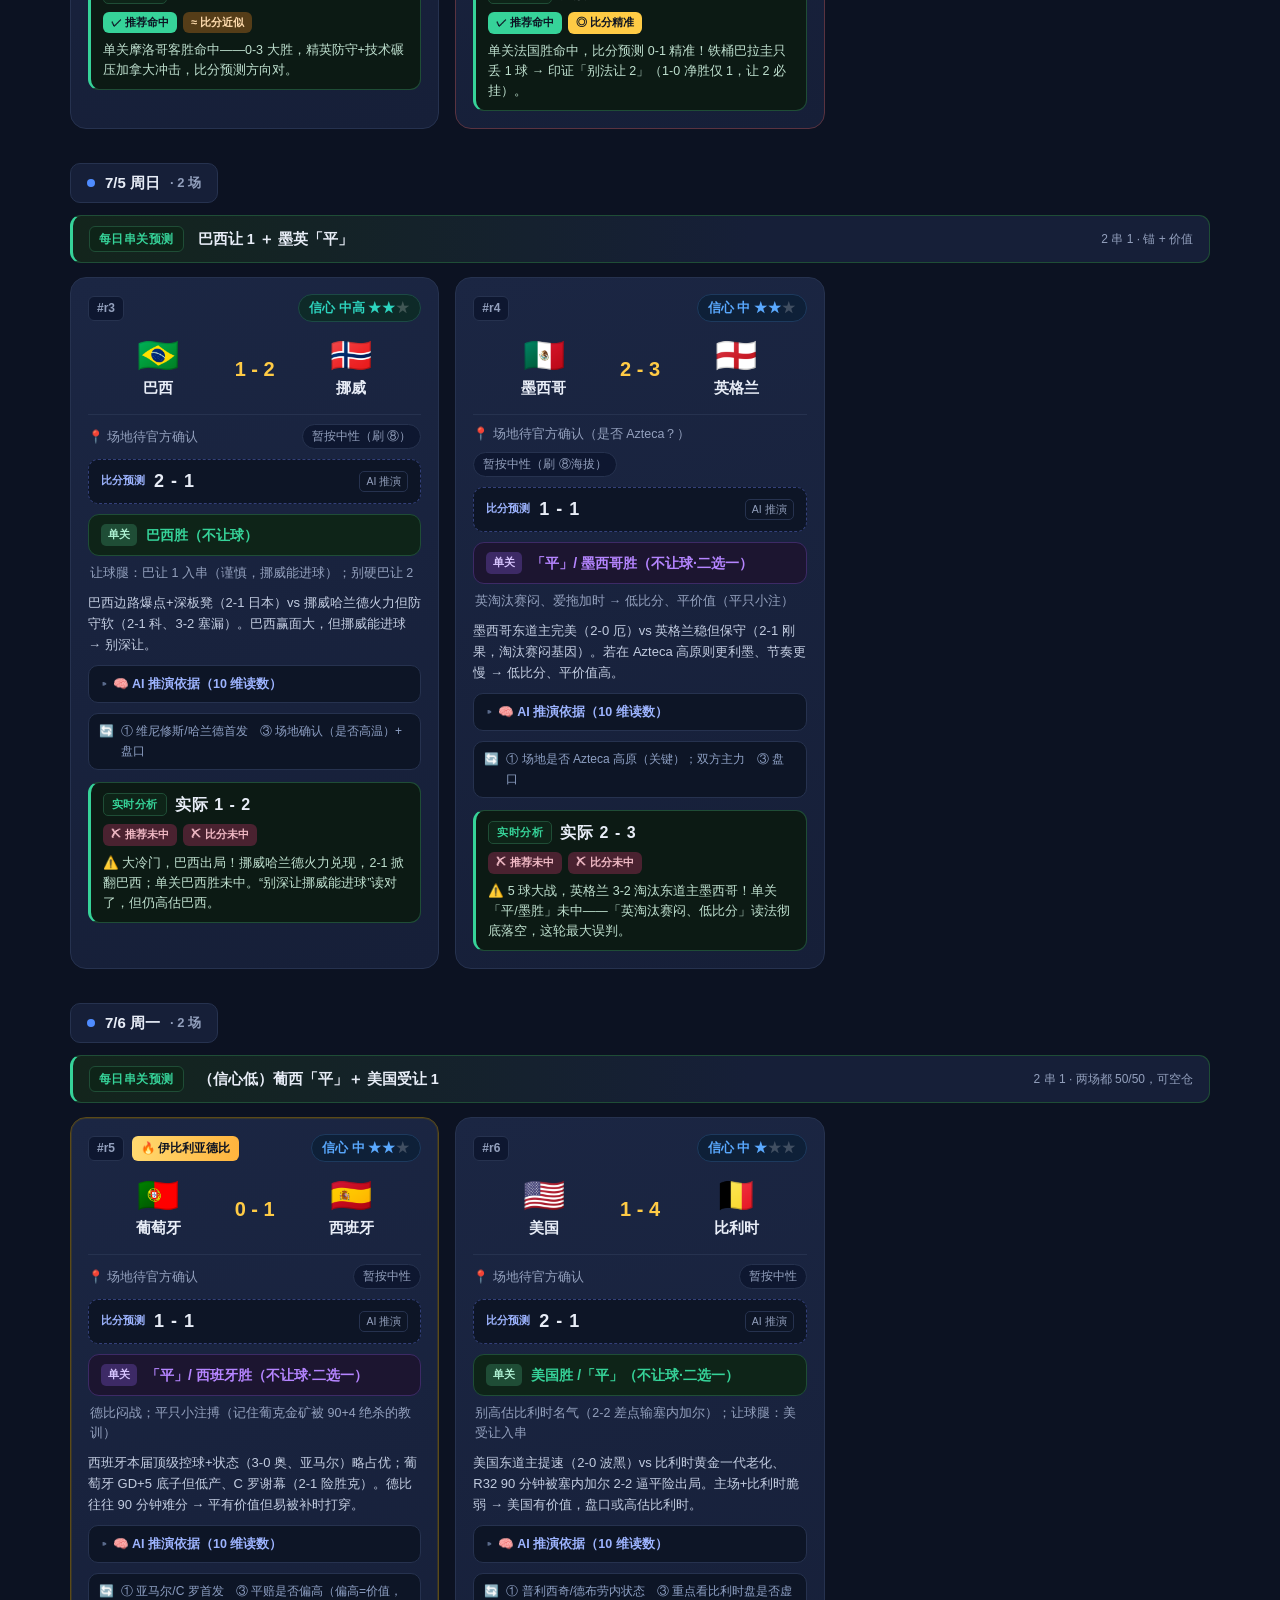
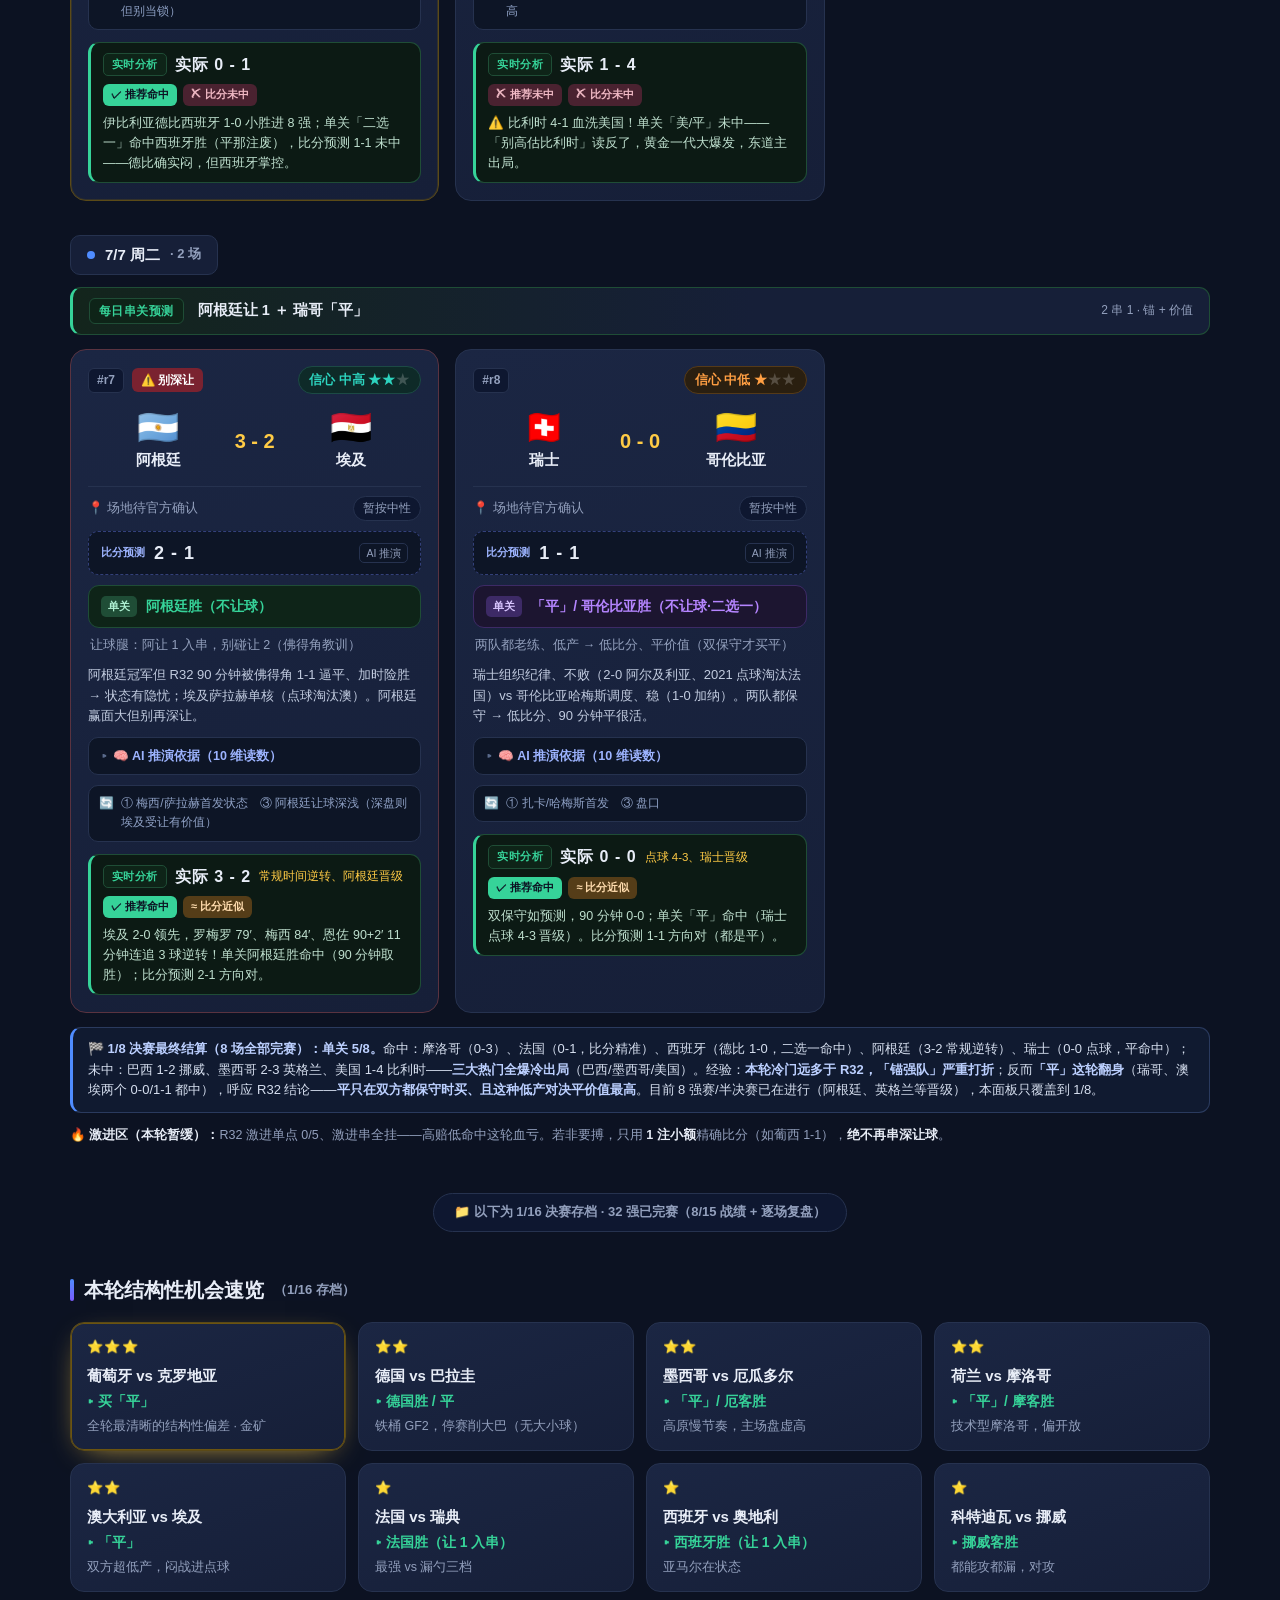
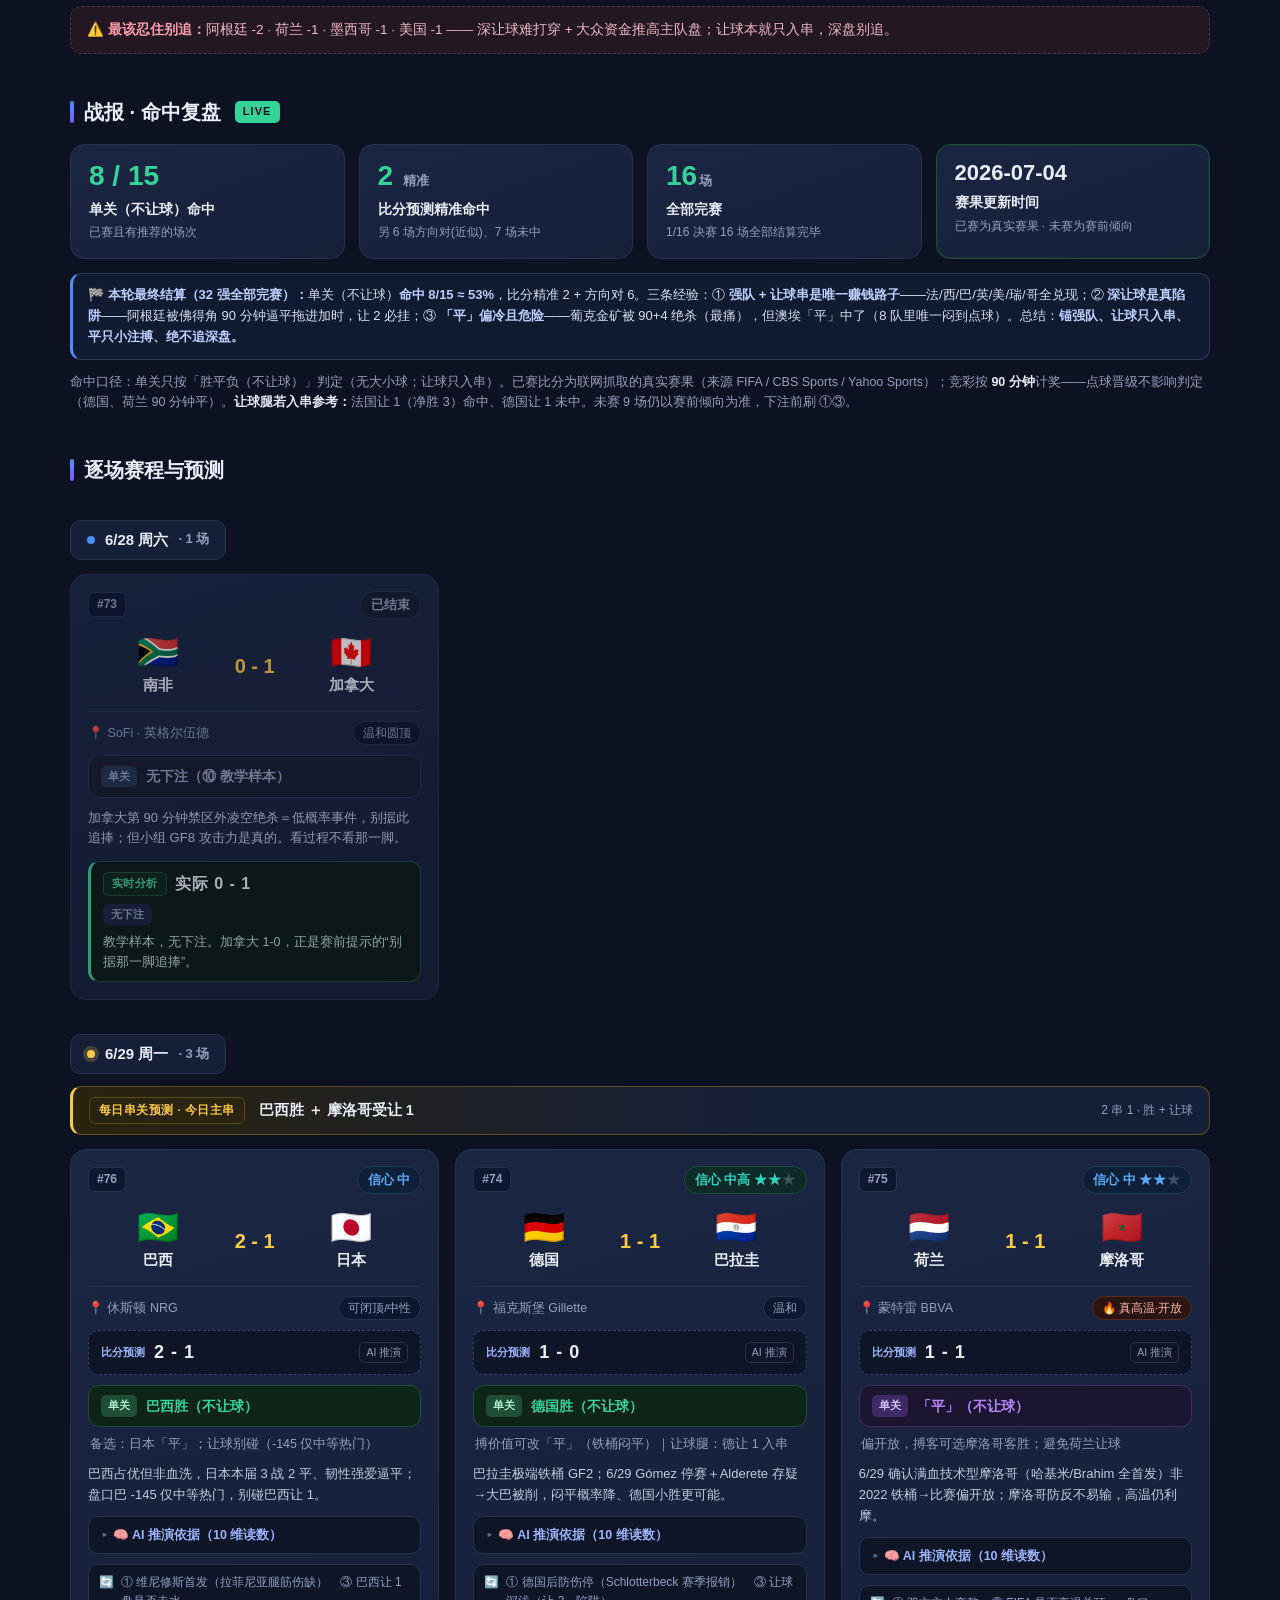
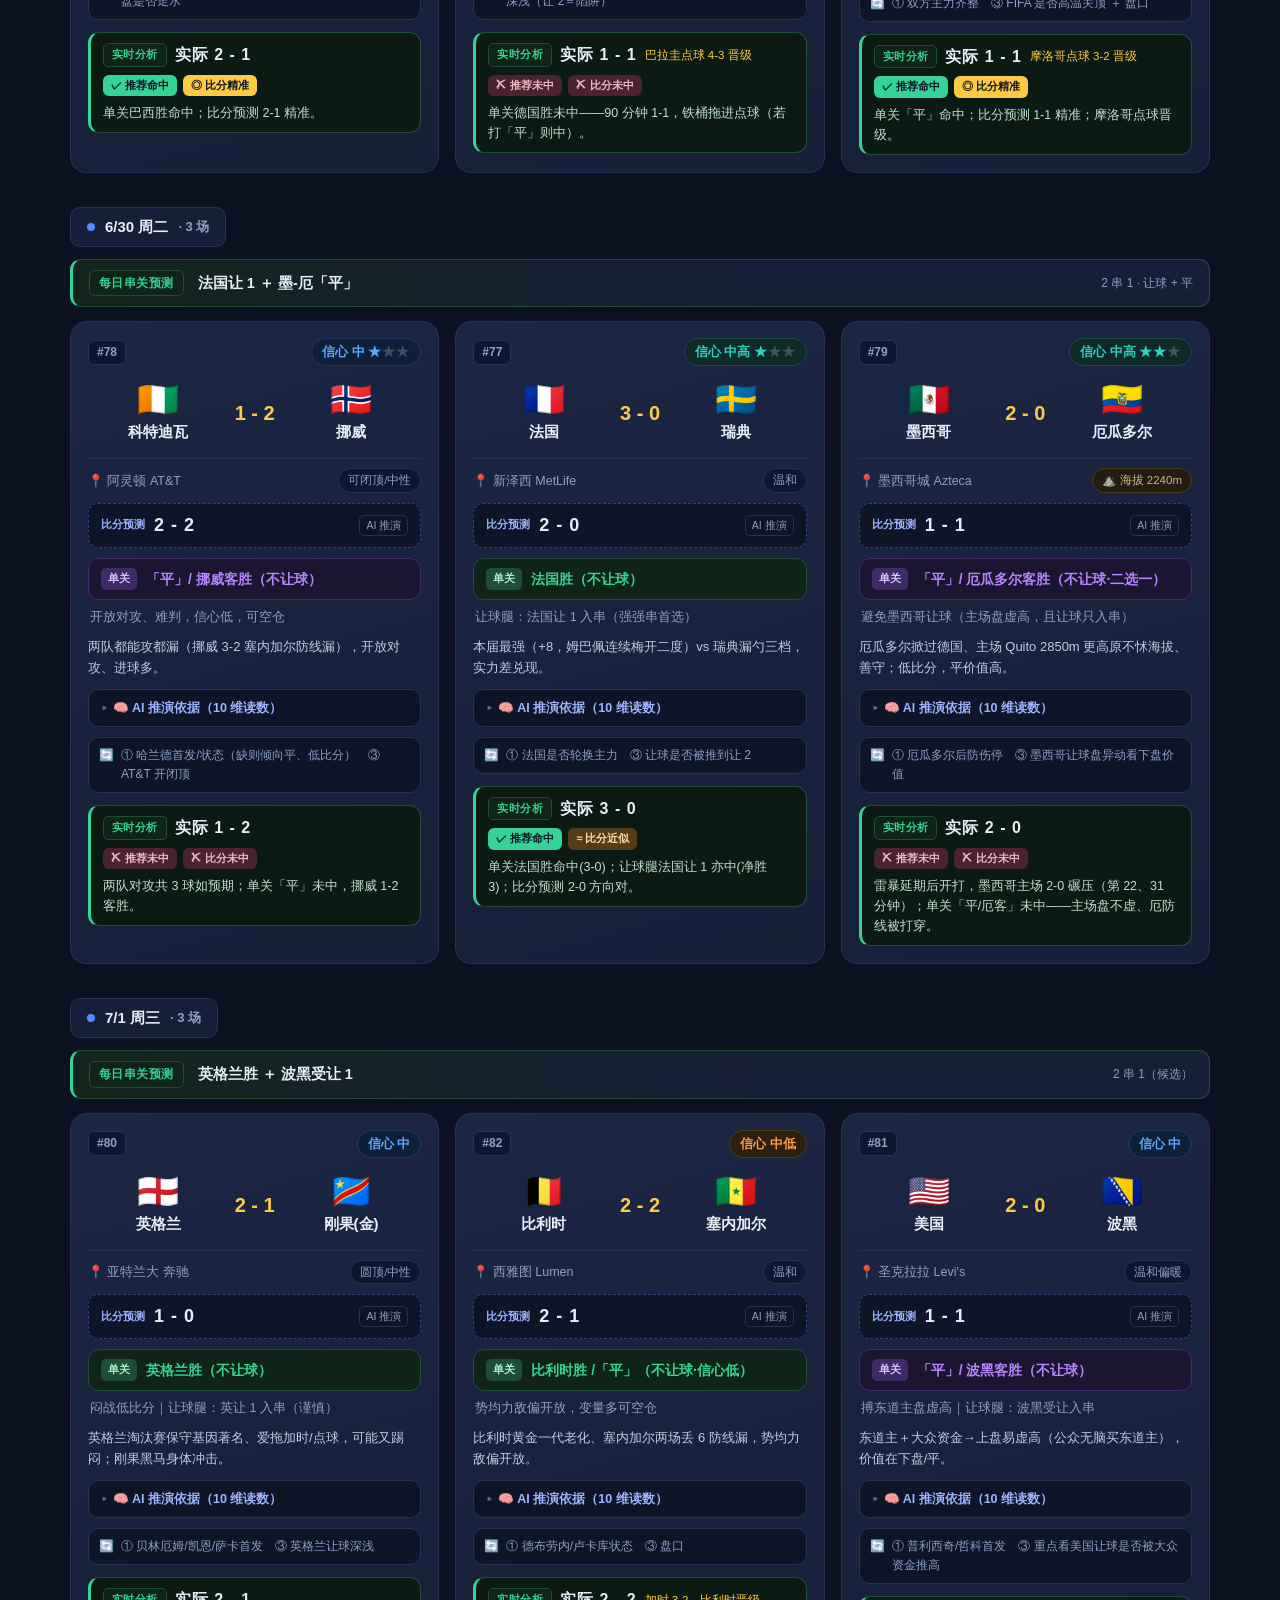
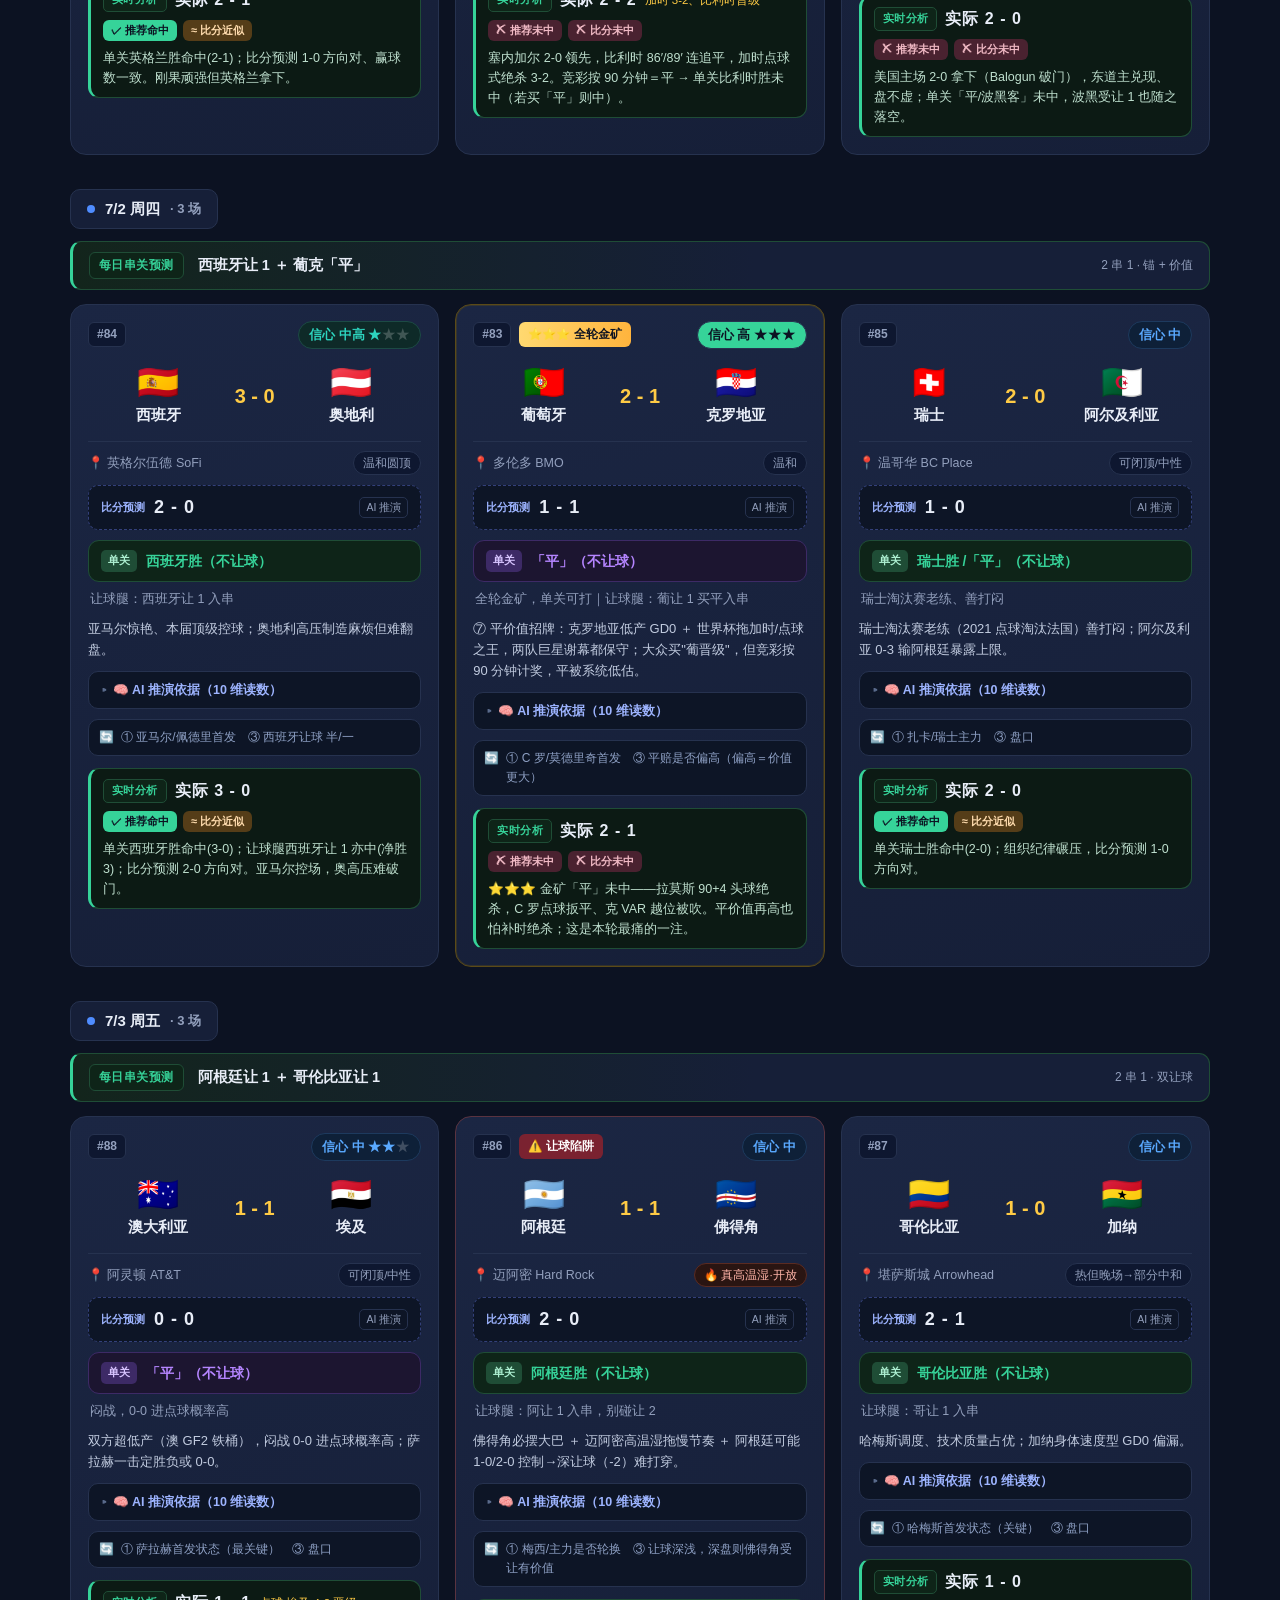
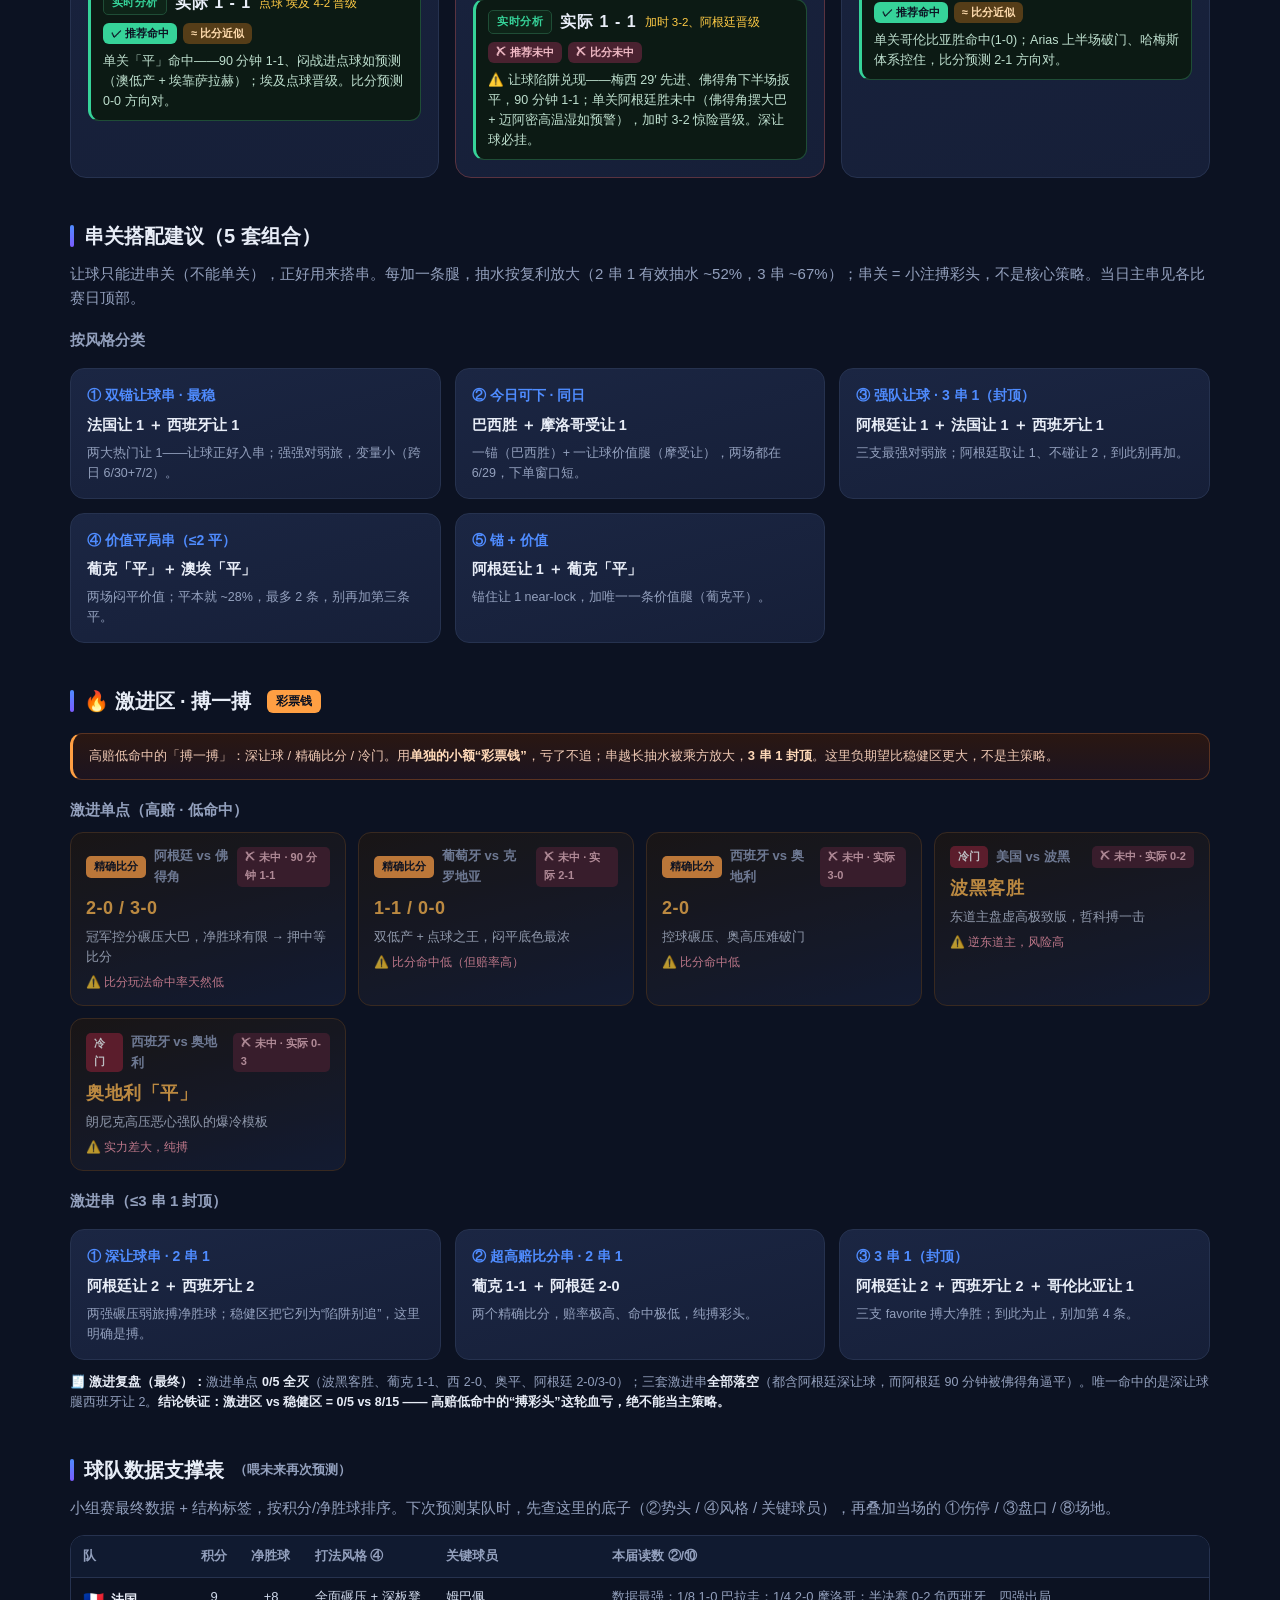
==== commit 8dadb932: "feat(blog): 新增季军赛+决赛赛前预测 (#61) 真·赛前发布（季军赛 7/18、决赛 7/19 均未开赛），置于面板顶部： - 季军赛 法国 vs 英格兰（迈阿密 Hard Rock 🔥" ====
--- a/docs/public/worldcup-2026.html
+++ b/docs/public/worldcup-2026.html
@@ -241,9 +241,9 @@
   <header>
     <div class="kicker">FIFA World Cup 2026 · Knockout</div>
     <h1>2026 世界杯 · 淘汰赛竞猜面板</h1>
-    <p class="sub">🏆 决赛：<b>西班牙 vs 阿根廷（7/19 MetLife）</b>。本面板半决赛已结算（1/2），下方 1/4 补测 · 1/8 & 1/16 存档。倾向 = 结构判断，已叠加逐轮教训。</p>
+    <p class="sub">当前活跃：<b>季军赛（法-英 7/18）+ 决赛（西-阿 7/19）赛前预测</b>。下方为半决赛（1/2）· 1/4 补测 · 1/8 & 1/16 存档。倾向 = 结构判断，已叠加逐轮教训。</p>
     <div class="meta-row">
-      <span class="chip">🏆 决赛 <b>西 vs 阿 · 7/19</b></span>
+      <span class="chip">🥉 季军赛 <b>法-英 7/18</b> · 🏆 决赛 <b>西-阿 7/19</b></span>
       <span class="chip">赛前 <b>1/16: 8/15 · 1/8: 5/8 · 半决赛: 1/2</b> · 1/4 补测 <b>2/4</b></span>
       <span class="chip">更新 <b>2026-07-16</b></span>
     </div>
@@ -259,6 +259,69 @@
     </div>
   </header>
 
+  <h2 class="sec-title"><span class="bar"></span>🏆 收官双赛 · 赛前预测 <span class="ptag" style="background:var(--gold);color:#0c1222">未赛</span></h2>
+  <p class="sub" style="margin-top:-6px">真·赛前发布（季军赛 7/18、决赛 7/19 均未开赛）。决赛判断做了再平衡：<b>决赛底色是「平」（2014/2022 都加时），但半决赛教训在案——西班牙硬实力确实更强，「平」只是最活选项、不是锁。</b>单场只用胜平负（不让球），让球只入串。</p>
+  
+  <div class="day">
+    <div class="day-head today"><span class="dot"></span>7/18 周六 · 季军赛<span class="cnt">· 1 场</span></div>
+    <div class="cards">
+  <article class="card midhigh">
+    <div class="card-top">
+      <span class="num">#f1</span>
+      
+      
+      <span class="conf midhigh">信心 中高 <span class="stars">★★<span class="dim">★</span></span></span>
+    </div>
+    <div class="teams">
+      <div class="team"><span class="flag">🇫🇷</span><span class="tname">法国</span></div>
+      <span class="vs">VS</span>
+      <div class="team"><span class="flag">🏴󠁧󠁢󠁥󠁮󠁧󠁿</span><span class="tname">英格兰</span></div>
+    </div>
+    <div class="venue">
+      <span>📍 迈阿密 Hard Rock</span>
+      <span class="venue-tag hot">🔥 真高温湿·开放</span>
+    </div>
+    <div class="scorepred"><span class="sp-label">比分预测</span><span class="sp-val">2 - 1</span><span class="sp-note">AI 推演</span></div>
+    <div class="pick p-safe"><span class="pick-label">单关</span><span class="pick-text">法国胜（不让球）</span></div>
+    <div class="play">让球腿：法让 1 入串（谨慎）；季军赛历来偏开放，英若大轮换则法更稳</div>
+    <div class="logic">季军赛无包袱、历来进球多。法国输给西班牙但底子全场最强（+8）、姆巴佩还要争金靴；英格兰半决赛补时被逆转、心理打击更重且惯性大轮换。高温湿对双方对等。</div>
+    <details class="basis"><summary>🧠 AI 推演依据（10 维读数）</summary><div class="basis-body"><div class="bz"><span class="bz-k">②势头</span><span class="bz-v">法国半决赛 0-2 负西（首败）｜英格兰补时被逆转、连续大赛四强饮恨</span></div><div class="bz"><span class="bz-k">⑨心理</span><span class="bz-v">季军赛无包袱、动力差决定成色：姆巴佩争金靴 vs 英格兰易泄气+轮换</span></div><div class="bz"><span class="bz-k">⑧场地</span><span class="bz-v">迈阿密真高温湿（R32 阿根廷-佛得角同场馆节奏被拖慢）</span></div><div class="bz"><span class="bz-k">⑦历史</span><span class="bz-v">季军赛历来开放多球（2022 克 2-1 摩、2018 比 2-0 英）</span></div><div class="bz"><span class="bz-k">结论</span><span class="bz-v">法国胜；让 1 只入串</span></div></div></details>
+    
+    
+  </article></div>
+  </div>
+  <div class="day">
+    <div class="day-head today"><span class="dot"></span>7/19 周日 · 决赛<span class="cnt">· 1 场</span></div>
+    <div class="cards">
+  <article class="card mid gold">
+    <div class="card-top">
+      <span class="num">#f2</span>
+      <span class="badge badge-gold">🏆 决赛</span>
+      
+      <span class="conf mid">信心 中 <span class="stars">★★★<span class="dim"></span></span></span>
+    </div>
+    <div class="teams">
+      <div class="team"><span class="flag">🇪🇸</span><span class="tname">西班牙</span></div>
+      <span class="vs">VS</span>
+      <div class="team"><span class="flag">🇦🇷</span><span class="tname">阿根廷</span></div>
+    </div>
+    <div class="venue">
+      <span>📍 新泽西 MetLife</span>
+      <span class="venue-tag">温和</span>
+    </div>
+    <div class="scorepred"><span class="sp-label">比分预测</span><span class="sp-val">1 - 1</span><span class="sp-note">AI 推演</span></div>
+    <div class="pick p-draw"><span class="pick-label">单关</span><span class="pick-text">「平」/ 西班牙胜（不让球·二选一，均衡）</span></div>
+    <div class="play">决赛双方必谨慎；90 分钟平历来是决赛底色（2014/2022 都加时）——但别忘半决赛教训：西班牙若明显更强，胜也成立</div>
+    <div class="logic">西班牙全程最稳：淘汰赛四连胜全部 90 分钟内解决（1-0 葡、2-1 比、2-0 法），控球压制力全场最强。阿根廷每轮都靠加时/补时惊险过关，赢从来不干净——但就是死不了，梅西谢幕决战加持。硬实力西班牙占优，韧性与叙事阿根廷拉满 → 90 分钟平最活，其次西胜。</div>
+    <details class="basis"><summary>🧠 AI 推演依据（10 维读数）</summary><div class="basis-body"><div class="bz"><span class="bz-k">②势头</span><span class="bz-v">西班牙淘汰赛四连胜全 90 分钟解决（唯一）｜阿根廷四轮全靠加时/补时</span></div><div class="bz"><span class="bz-k">④风格</span><span class="bz-v">tiki-taka 控场 vs 冠军韧性+梅西</span></div><div class="bz"><span class="bz-k">⑦决赛规律</span><span class="bz-v">决赛双方必保守：2014 0-0 加时、2022 3-3 加时——90 分钟平是决赛底色</span></div><div class="bz"><span class="bz-k">⑩校准</span><span class="bz-v">半决赛教训：别把「平」当死规矩——西班牙硬实力确实更强</span></div><div class="bz"><span class="bz-k">⑨叙事</span><span class="bz-v">梅西谢幕决战 vs 西班牙 2010 后首冠</span></div><div class="bz"><span class="bz-k">结论</span><span class="bz-v">平最活、西胜次之；别单关让球</span></div></div></details>
+    
+    
+  </article></div>
+  </div>
+  <div class="day-parlay today" style="margin-top:14px"><span class="dp-tag">收官串关预测</span><b class="dp-main">法国让 1（7/18）＋ 西阿「平」（7/19）</b><span class="dp-type">2 串 1 · 锚 + 价值（跨日，让球腿正好入串）</span></div>
+
+  <div class="archive-divider"><span>── 以下为已完赛轮次 ──</span></div>
+
   <h2 class="sec-title"><span class="bar"></span>🥈 半决赛（4 强）· 赛前预测与复盘 <span class="ptag" style="background:var(--green)">完赛 1/2</span></h2>
   <p class="sub" style="margin-top:-6px">真·赛前发布（发布时两场均未开赛）。当时判断：本届加时/点球太多 → 同级别对决搏「90 分钟平」。</p>
   
@@ -319,8 +382,6 @@
   </article></div>
   </div>
   <p class="calib"><b>🔎 半决赛复盘（1/2，但「搏平」论翻车）：</b>两场<b>都在 90 分钟分出胜负</b>（西班牙 2-0、阿根廷补时 2-1）——我押的「强强必拖加时→平」这轮<b>过度拟合</b>：法-西西班牙就是更好、干净拿下；阿-英阿根廷补时绝杀（也没加时）。教训的教训：<b>模式（加时多）是概率不是铁律，一方明显更强时，「强队胜」照样成立，别把上一轮的规律当死规矩。</b>决赛 <b>西班牙 vs 阿根廷（7/19）</b>。</p>
-
-  <div class="archive-divider"><span>── 以下为已完赛轮次 ──</span></div>
 
   <h2 class="sec-title"><span class="bar"></span>🥇 1/4 决赛（8 强）· 赛后补测 <span class="ptag" style="background:#7a2230">补测 2/4</span></h2>
   <div class="aggr-warn" style="border-left-color:#a02a2a;background:linear-gradient(180deg,#2a1414,#1c1420);border-color:#5a2b2b;">⚠️ <b>赛后补测（非赛前发布）：</b>8 强赛已于 7/11–7/12 结束，以下是用同一 10 维引擎 + 已有球队档案做的<b>结构读数</b>，与实际对照，纯复盘用途——不计入前两轮的"赛前命中"统计。</div>
